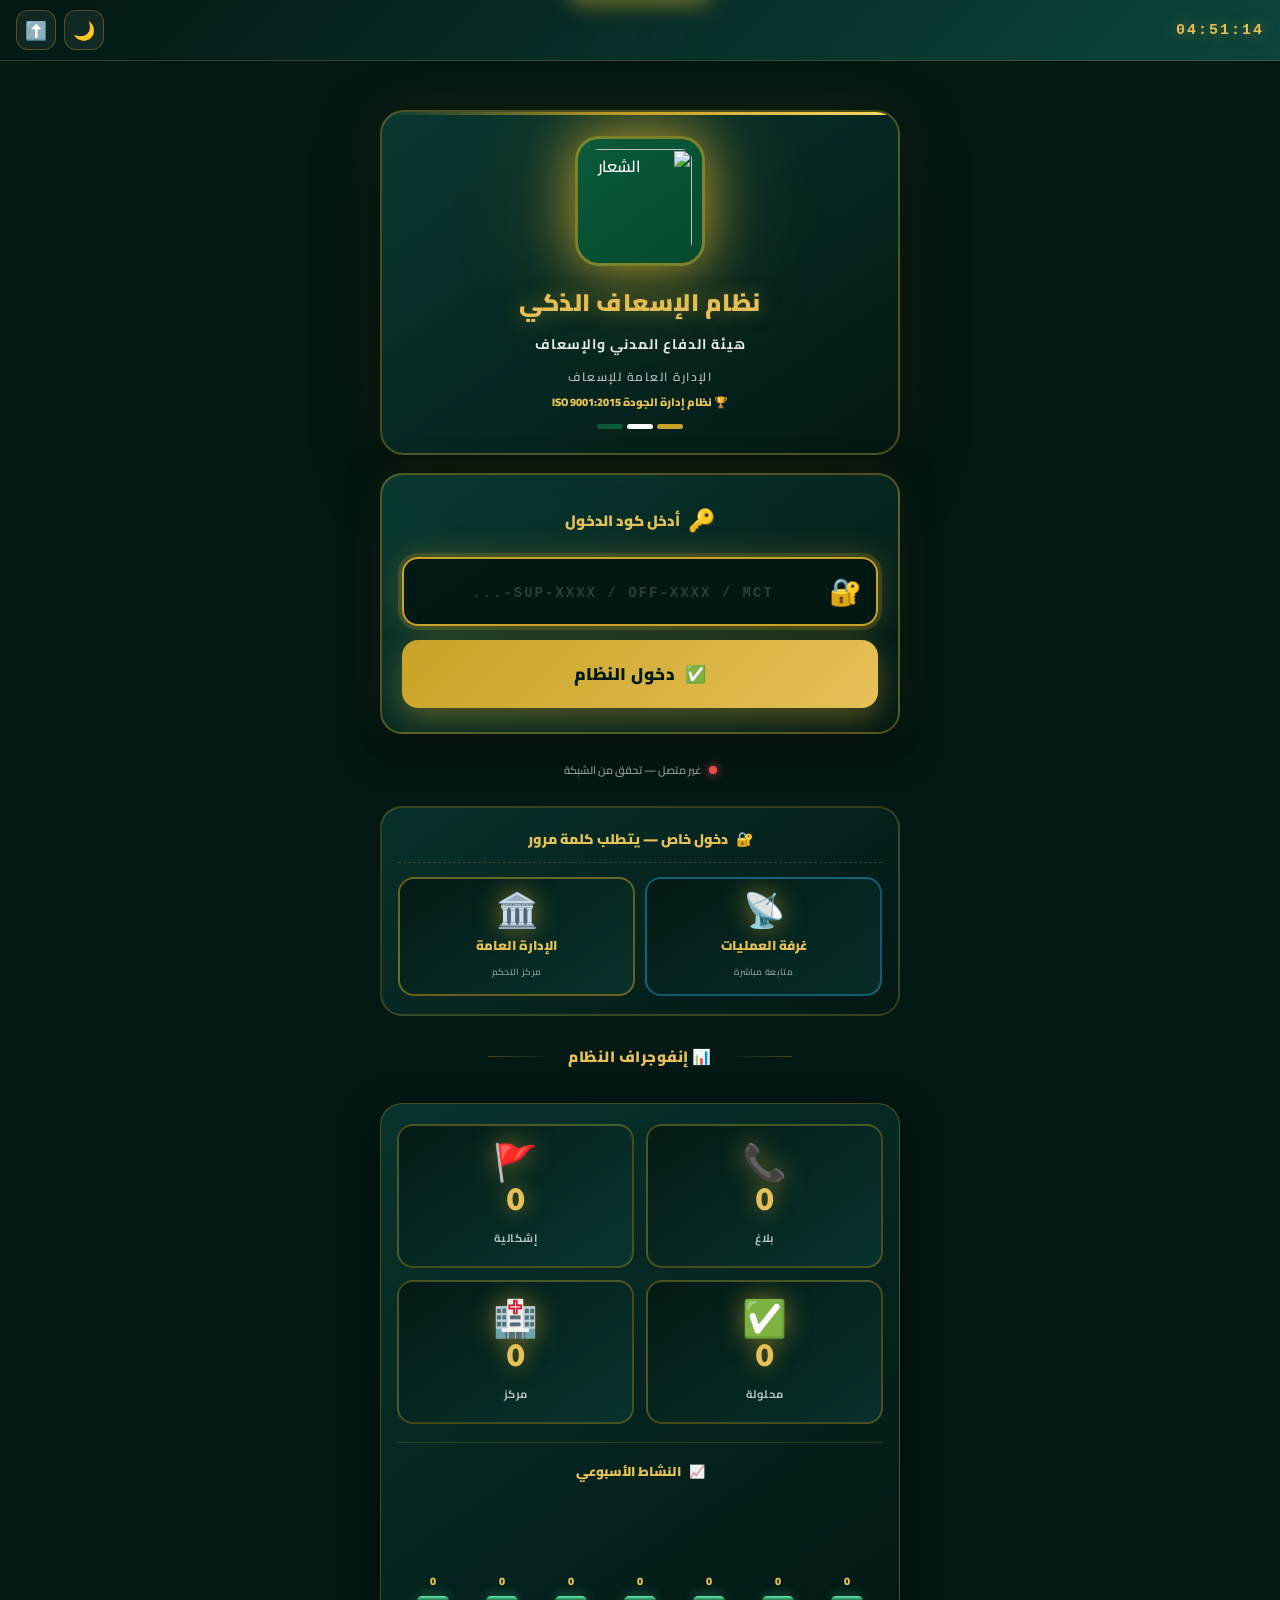
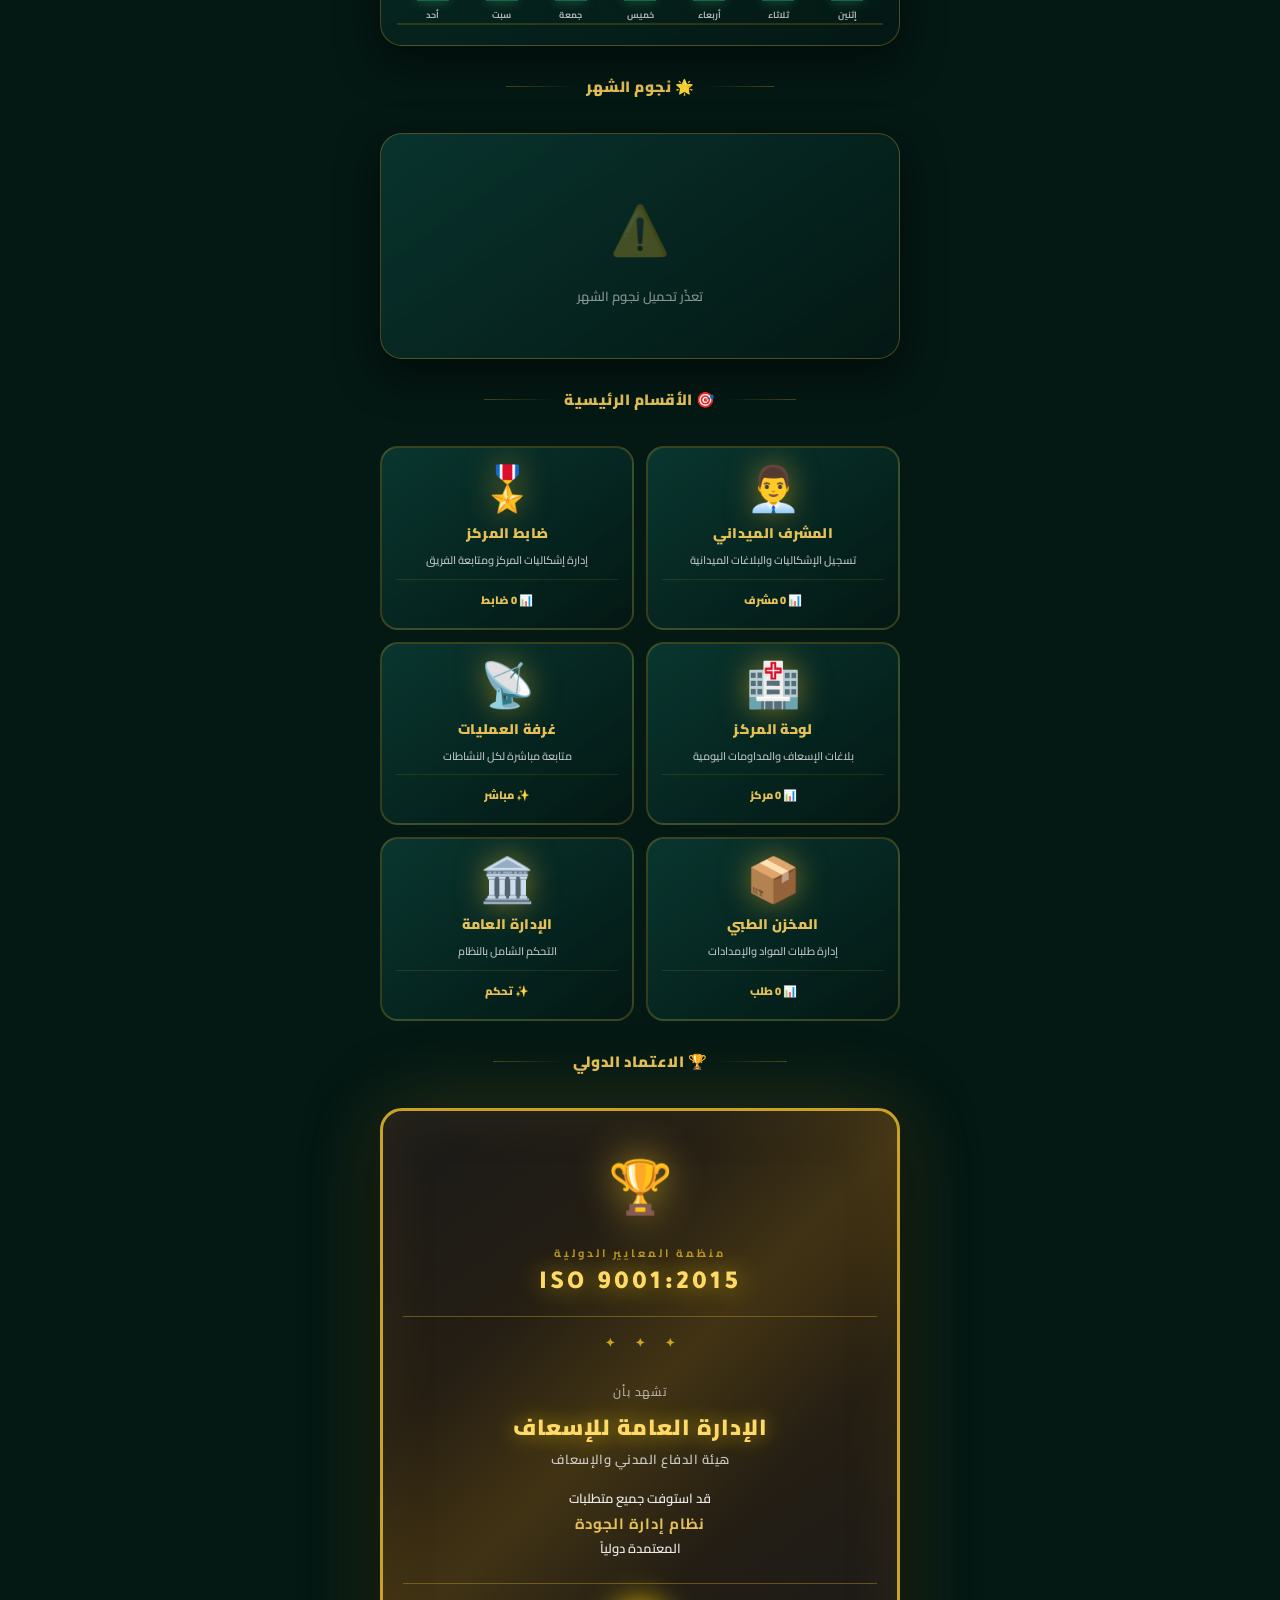
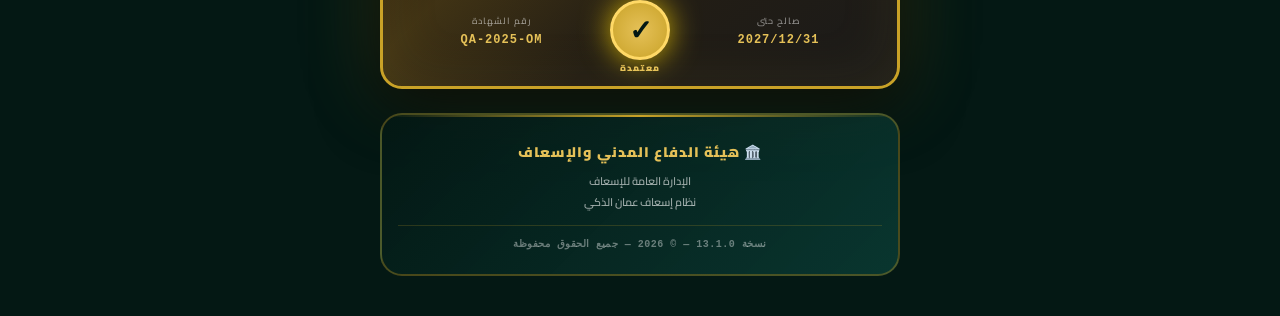
==== index.html @ 834c564c "Update index.html" ====
Index 21-10
<!DOCTYPE html>
<html lang="ar" dir="rtl">
<head>
<meta charset="UTF-8">
<meta name="viewport" content="width=device-width, initial-scale=1.0, maximum-scale=1.0, user-scalable=no, viewport-fit=cover">
<meta name="apple-mobile-web-app-capable" content="yes">
<meta name="mobile-web-app-capable" content="yes">
<meta name="apple-mobile-web-app-status-bar-style" content="black-translucent">
<meta name="theme-color" content="#041814">
<meta name="apple-mobile-web-app-title" content="نظام الإسعاف">
<link rel="apple-touch-icon" href="https://i.postimg.cc/q72nZ5HT/IMG-2018.jpg">
<title>نظام الإسعاف الذكي — الإدارة العامة للإسعاف</title>
<link rel="preconnect" href="https://fonts.googleapis.com">
<link rel="preconnect" href="https://fonts.gstatic.com" crossorigin>
<link href="https://fonts.googleapis.com/css2?family=Cairo:wght@400;600;700;900&family=Tajawal:wght@400;700;900&display=swap" rel="stylesheet">
<style>
/* ═══════════════════════════════════════════════════════════
   نظام الإسعاف الذكي — index.html
   الإصدار 13.1.0 — (دخول موحّد + هوية ديناميكية + نجوم الشهر)
   ═══════════════════════════════════════════════════════════ */

* { margin:0; padding:0; box-sizing:border-box; -webkit-tap-highlight-color:transparent; font-family:'Cairo','Tajawal','Segoe UI',sans-serif; }

:root {
  --gold:#c9a227;
  --gold-light:#e5c158;
  --gold-bright:#ffd966;
  --green:#0d4a42;
  --green-dark:#082b26;
  --green-deep:#041814;
  --emerald:#0a5a3a;
  --emerald-light:#69f0ae;
  --red:#e53935;
  --red-light:#ff5252;
  --amber:#fb8c00;
  --amber-light:#ffa726;
  --blue:#29b6f6;
  --blue-light:#64b5f6;
  --purple:#ab47bc;
  --purple-light:#ce93d8;
  --cyan:#00bcd4;
  --border:rgba(201,162,39,0.35);
  --safe-top:env(safe-area-inset-top, 0px);
  --safe-bottom:env(safe-area-inset-bottom, 0px);
}

html, body {
  background:var(--green-deep);
  color:#fff;
  font-weight:600;
  overflow-x:hidden;
  min-height:100vh;
  scroll-behavior:smooth;
}

body {
  display:flex;
  flex-direction:column;
  align-items:center;
  padding:calc(20px + var(--safe-top)) 16px calc(40px + var(--safe-bottom));
  position:relative;
}

body::before {
  content:'';
  position:fixed;
  inset:0;
  z-index:-2;
  background:
    radial-gradient(circle at 15% 10%, rgba(201,162,39,0.18) 0%, transparent 45%),
    radial-gradient(circle at 85% 90%, rgba(10,90,58,0.6) 0%, transparent 50%),
    linear-gradient(180deg, #041814 0%, #082b26 50%, #041814 100%);
}

body::after {
  content:'';
  position:fixed;
  inset:0;
  z-index:-1;
  background-image:
    linear-gradient(rgba(201,162,39,0.04) 1px, transparent 1px),
    linear-gradient(90deg, rgba(201,162,39,0.04) 1px, transparent 1px);
  background-size:50px 50px;
  animation:gridMove 30s linear infinite;
  pointer-events:none;
}

@keyframes gridMove {
  from { background-position:0 0; }
  to   { background-position:50px 50px; }
}

.stars {
  position:fixed;
  inset:0;
  z-index:-1;
  overflow:hidden;
  pointer-events:none;
}

.star {
  position:absolute;
  width:2px;
  height:2px;
  background:var(--gold-light);
  border-radius:50%;
  opacity:0.4;
  animation:twinkle 4s infinite;
}

@keyframes twinkle {
  0%,100% { opacity:0.2; transform:scale(0.8); }
  50%     { opacity:0.9; transform:scale(1.4); }
}

#loadingScreen {
  position:fixed;
  inset:0;
  z-index:99999;
  background:linear-gradient(135deg, #041814, #0a5a3a, #082b26);
  display:flex;
  align-items:center;
  justify-content:center;
  flex-direction:column;
  gap:24px;
  transition:opacity 0.6s;
}

#loadingScreen.hide {
  opacity:0;
  pointer-events:none;
}

.loading-logo {
  width:140px;
  height:140px;
  object-fit:contain;
  border-radius:24px;
  background:linear-gradient(145deg, #0a5a3a, #064a2e);
  padding:12px;
  border:3px solid rgba(201,162,39,0.6);
  filter:drop-shadow(0 0 30px rgba(201,162,39,0.9));
  animation:logoPulse 2s infinite;
}

@keyframes logoPulse {
  0%,100% { transform:scale(1); }
  50%     { transform:scale(1.08); }
}

.loading-text {
  color:var(--gold-light);
  font-size:16px;
  font-weight:900;
  letter-spacing:3px;
  text-align:center;
  line-height:1.6;
}

.loading-text .big {
  font-size:22px;
  display:block;
  margin-bottom:6px;
}

.loading-bar {
  width:240px;
  height:4px;
  background:rgba(201,162,39,0.2);
  border-radius:4px;
  overflow:hidden;
}

.loading-bar::after {
  content:'';
  display:block;
  height:100%;
  width:40%;
  background:linear-gradient(90deg, var(--gold), var(--gold-light));
  border-radius:4px;
  animation:loadMove 1.5s infinite;
  box-shadow:0 0 20px rgba(201,162,39,0.9);
}

@keyframes loadMove {
  0%   { transform:translateX(-100%); }
  100% { transform:translateX(300%); }
}

.topbar {
  position:fixed;
  top:0;
  left:0;
  right:0;
  z-index:100;
  padding:calc(10px + var(--safe-top)) 16px 10px;
  background:linear-gradient(135deg, rgba(4,24,20,0.95), rgba(13,74,66,0.9));
  backdrop-filter:blur(20px);
  border-bottom:1px solid rgba(201,162,39,0.25);
  display:flex;
  justify-content:space-between;
  align-items:center;
  gap:12px;
}

.clock {
  font-family:'Courier New', monospace;
  font-size:15px;
  font-weight:900;
  color:var(--gold-light);
  letter-spacing:2px;
  text-shadow:0 0 15px rgba(201,162,39,0.6);
}

.topbar-actions {
  display:flex;
  gap:8px;
}

.icon-btn {
  width:40px;
  height:40px;
  border-radius:12px;
  border:1px solid rgba(201,162,39,0.35);
  background:rgba(255,255,255,0.06);
  color:var(--gold-light);
  font-size:18px;
  display:flex;
  align-items:center;
  justify-content:center;
  cursor:pointer;
  transition:0.2s;
}

.icon-btn:active {
  transform:scale(0.92);
  background:rgba(201,162,39,0.25);
}

.wrap {
  width:100%;
  max-width:520px;
  display:flex;
  flex-direction:column;
  gap:18px;
  margin-top:60px;
  animation:fadeUp 0.8s cubic-bezier(.4,0,.2,1);
}

@keyframes fadeUp {
  from { opacity:0; transform:translateY(20px); }
  to   { opacity:1; transform:translateY(0); }
}

.header {
  text-align:center;
  padding:24px 20px;
  background:linear-gradient(145deg, rgba(13,74,66,0.65), rgba(4,24,20,0.95));
  border:2px solid var(--border);
  border-radius:24px;
  box-shadow:0 20px 60px rgba(0,0,0,0.6), 0 0 60px rgba(201,162,39,0.12);
  position:relative;
  overflow:hidden;
}

.header::before {
  content:'';
  position:absolute;
  top:0;
  left:0;
  right:0;
  height:3px;
  background:linear-gradient(90deg, transparent, var(--gold), var(--gold-bright), var(--gold), transparent);
  background-size:200% 100%;
  animation:shineLine 3s linear infinite;
}

@keyframes shineLine {
  0%   { background-position:-200% 0; }
  100% { background-position:200% 0; }
}

.logo-wrap {
  position:relative;
  display:inline-block;
  margin-bottom:14px;
}

.logo-wrap::before {
  content:'';
  position:absolute;
  top:50%;
  left:50%;
  transform:translate(-50%, -50%);
  width:200px;
  height:200px;
  background:radial-gradient(circle, rgba(201,162,39,0.35) 0%, transparent 70%);
  border-radius:50%;
  animation:logoGlow 3s infinite;
  z-index:-1;
}

@keyframes logoGlow {
  0%,100% { transform:translate(-50%,-50%) scale(1); opacity:0.5; }
  50%     { transform:translate(-50%,-50%) scale(1.2); opacity:1; }
}

.logo {
  width:130px;
  height:130px;
  object-fit:contain;
  border-radius:24px;
  background:linear-gradient(145deg, #0a5a3a, #064a2e);
  padding:10px;
  border:3px solid rgba(201,162,39,0.6);
  filter:drop-shadow(0 0 25px rgba(201,162,39,0.8)) drop-shadow(0 0 50px rgba(201,162,39,0.35));
  animation:logoFloat 3s ease-in-out infinite;
}

@keyframes logoFloat {
  0%,100% { transform:translateY(0); }
  50%     { transform:translateY(-6px); }
}

.title {
  font-size:24px;
  color:var(--gold-light);
  font-weight:900;
  margin-bottom:6px;
  letter-spacing:0.5px;
  text-shadow:0 0 20px rgba(201,162,39,0.5);
}

.subtitle {
  font-size:14px;
  color:rgba(255,255,255,0.9);
  font-weight:700;
  margin-bottom:4px;
  letter-spacing:1px;
}

.brand {
  font-size:12px;
  color:rgba(255,255,255,0.7);
  letter-spacing:1.5px;
  margin-top:8px;
}

.brand-sub {
  font-size:11px;
  color:var(--gold-light);
  font-weight:900;
  margin-top:4px;
  display:flex;
  align-items:center;
  justify-content:center;
  gap:6px;
}

.flag-strip {
  display:inline-flex;
  gap:4px;
  margin-top:12px;
}

.flag-strip span {
  width:26px;
  height:5px;
  border-radius:3px;
}

.code-card {
  background:linear-gradient(145deg, rgba(13,74,66,0.7), rgba(4,24,20,0.95));
  border:2px solid rgba(201,162,39,0.4);
  border-radius:22px;
  padding:24px 20px;
  box-shadow:0 15px 40px rgba(0,0,0,0.5), 0 0 40px rgba(201,162,39,0.1);
  position:relative;
  overflow:hidden;
}

.code-card::before {
  content:'';
  position:absolute;
  top:-50%;
  right:-50%;
  width:200px;
  height:200px;
  background:radial-gradient(circle, rgba(201,162,39,0.15) 0%, transparent 70%);
  border-radius:50%;
  pointer-events:none;
}

.code-label {
  display:flex;
  align-items:center;
  justify-content:center;
  gap:8px;
  font-size:15px;
  color:var(--gold-light);
  font-weight:900;
  margin-bottom:16px;
  position:relative;
  z-index:1;
}

.code-label .icon {
  font-size:22px;
  animation:keyShake 3s infinite;
}

@keyframes keyShake {
  0%,90%,100% { transform:rotate(0); }
  93%,97%     { transform:rotate(-15deg); }
  95%,99%     { transform:rotate(15deg); }
}

.code-input-wrap {
  position:relative;
  margin-bottom:14px;
  z-index:1;
}

.code-input {
  width:100%;
  padding:20px 50px 20px 16px;
  background:rgba(4,24,20,0.85);
  border:2px solid rgba(201,162,39,0.35);
  border-radius:16px;
  color:var(--gold-light);
  font-size:22px;
  font-weight:900;
  text-align:center;
  letter-spacing:3px;
  font-family:'Courier New', monospace;
  outline:none;
  transition:all 0.3s;
}

.code-input:focus {
  border-color:var(--gold);
  box-shadow:0 0 0 4px rgba(201,162,39,0.2), 0 0 30px rgba(201,162,39,0.3);
  background:rgba(4,24,20,0.95);
}

.code-input::placeholder {
  letter-spacing:2px;
  font-size:14px;
  opacity:0.4;
  text-transform:none;
}

.code-icon {
  position:absolute;
  top:50%;
  right:18px;
  transform:translateY(-50%);
  font-size:24px;
  pointer-events:none;
  opacity:0.7;
  transition:0.3s;
}

.code-input:focus ~ .code-icon {
  opacity:1;
  transform:translateY(-50%) scale(1.1);
}

.btn-enter {
  width:100%;
  padding:18px;
  background:linear-gradient(135deg, var(--gold), var(--gold-light));
  color:var(--green-deep);
  border:none;
  border-radius:16px;
  font-family:inherit;
  font-size:17px;
  font-weight:900;
  cursor:pointer;
  transition:all 0.25s;
  box-shadow:0 10px 30px rgba(201,162,39,0.4);
  display:flex;
  align-items:center;
  justify-content:center;
  gap:10px;
  letter-spacing:0.5px;
  position:relative;
  z-index:1;
}

.btn-enter:hover:not(:disabled) {
  transform:translateY(-2px);
  box-shadow:0 14px 40px rgba(201,162,39,0.55);
}

.btn-enter:active:not(:disabled) {
  transform:translateY(0) scale(0.98);
}

.btn-enter:disabled {
  opacity:0.7;
  cursor:not-allowed;
}

.btn-enter .spinner-sm {
  width:18px;
  height:18px;
  border:2px solid rgba(4,24,20,0.3);
  border-top-color:var(--green-deep);
  border-radius:50%;
  animation:spin 0.7s linear infinite;
}

@keyframes spin {
  to { transform:rotate(360deg); }
}

.msg-box {
  margin-top:14px;
  padding:12px 16px;
  border-radius:12px;
  font-size:13px;
  font-weight:700;
  display:none;
  align-items:center;
  gap:10px;
  line-height:1.5;
  position:relative;
  z-index:1;
}

.msg-box.show { display:flex; }

.msg-box.error {
  background:rgba(229,57,53,0.15);
  border:1px solid rgba(229,57,53,0.5);
  color:#ff8a80;
}

.msg-box.success {
  background:rgba(67,160,71,0.15);
  border:1px solid rgba(67,160,71,0.5);
  color:#69f0ae;
}

.msg-box.shake {
  animation:shake 0.4s;
}

@keyframes shake {
  0%,100% { transform:translateX(0); }
  25%     { transform:translateX(-6px); }
  75%     { transform:translateX(6px); }
}

.status {
  display:flex;
  align-items:center;
  justify-content:center;
  gap:8px;
  font-size:11px;
  color:rgba(255,255,255,0.6);
  padding:8px;
}

.status-dot {
  width:8px;
  height:8px;
  border-radius:50%;
  background:#69f0ae;
  box-shadow:0 0 10px #69f0ae;
  animation:dotPulse 2s infinite;
}

.status-dot.offline {
  background:#ff5252;
  box-shadow:0 0 10px #ff5252;
}

.status-dot.checking {
  background:#ffa726;
  box-shadow:0 0 10px #ffa726;
  animation:dotPulse 0.8s infinite;
}

@keyframes dotPulse {
  0%,100% { opacity:1; transform:scale(1); }
  50%     { opacity:0.5; transform:scale(0.85); }
}

.section-title {
  display:flex;
  align-items:center;
  justify-content:center;
  gap:10px;
  font-size:15px;
  color:var(--gold-light);
  font-weight:900;
  margin:8px 0 14px;
  letter-spacing:0.5px;
}

.section-title::before,
.section-title::after {
  content:'';
  flex:1;
  max-width:70px;
  height:1px;
}

.section-title::before {
  background:linear-gradient(90deg, transparent, var(--border));
}

.section-title::after {
  background:linear-gradient(90deg, var(--border), transparent);
}

.card {
  background:linear-gradient(145deg, rgba(13,74,66,0.55), rgba(4,24,20,0.9));
  border:1px solid var(--border);
  border-radius:22px;
  padding:20px 16px;
  box-shadow:0 15px 40px rgba(0,0,0,0.5);
  position:relative;
  overflow:hidden;
}

.footer {
  text-align:center;
  padding:24px 16px;
  background:linear-gradient(135deg, rgba(4,24,20,0.9), rgba(13,74,66,0.6));
  border:2px solid var(--border);
  border-radius:22px;
  position:relative;
  overflow:hidden;
  margin-top:6px;
}

.footer::before {
  content:'';
  position:absolute;
  top:0;
  left:0;
  right:0;
  height:2px;
  background:linear-gradient(90deg, transparent, var(--gold), transparent);
}

.footer .f-brand {
  font-size:14px;
  color:var(--gold-light);
  font-weight:900;
  letter-spacing:1px;
  margin-bottom:6px;
}

.footer .f-info {
  font-size:11px;
  color:rgba(255,255,255,0.6);
  line-height:1.9;
}

.footer .f-version {
  margin-top:12px;
  padding-top:12px;
  border-top:1px solid rgba(201,162,39,0.2);
  font-size:10px;
  color:rgba(255,255,255,0.4);
  font-family:'Courier New', monospace;
  letter-spacing:0.5px;
}

.ptr-indicator {
  position:fixed;
  top:0;
  left:50%;
  transform:translateX(-50%) translateY(-100%);
  padding:10px 22px;
  background:linear-gradient(135deg, var(--gold), var(--gold-light));
  color:var(--green-deep);
  border-radius:0 0 18px 18px;
  font-size:12px;
  font-weight:900;
  z-index:150;
  transition:transform 0.3s;
  box-shadow:0 6px 20px rgba(201,162,39,0.5);
}

.ptr-indicator.visible {
  transform:translateX(-50%) translateY(calc(0px + var(--safe-top)));
}

/* ═══ شهادة الأيزو ═══ */
.iso-cert {
  background:linear-gradient(145deg, #1a1a1a 0%, #2a2010 50%, #1a1a1a 100%);
  border:3px solid var(--gold);
  border-radius:22px;
  padding:26px 20px;
  position:relative;
  overflow:hidden;
  box-shadow:0 20px 60px rgba(0,0,0,0.7), 0 0 80px rgba(201,162,39,0.25), inset 0 0 60px rgba(201,162,39,0.1);
  text-align:center;
}

.iso-shine {
  position:absolute;
  top:0;
  left:0;
  right:0;
  height:100%;
  background:linear-gradient(135deg, transparent 30%, rgba(201,162,39,0.15) 50%, transparent 70%);
  pointer-events:none;
  animation:isoShine 6s infinite;
}

@keyframes isoShine {
  0%   { transform:translateX(-100%); }
  100% { transform:translateX(100%); }
}

.iso-header { position:relative; z-index:1; padding-bottom:16px; border-bottom:1px solid rgba(201,162,39,0.4); }
.iso-medal { font-size:52px; margin-bottom:8px; filter:drop-shadow(0 0 20px rgba(201,162,39,0.9)); animation:medalBounce 3s infinite; }
@keyframes medalBounce { 0%,100% { transform:translateY(0) rotate(0); } 50% { transform:translateY(-4px) rotate(-3deg); } }
.iso-org { font-size:11px; color:rgba(201,162,39,0.9); letter-spacing:3px; font-weight:700; margin-bottom:6px; }
.iso-code { font-size:26px; font-weight:900; color:var(--gold-bright); letter-spacing:3px; text-shadow:0 0 25px rgba(255,215,0,0.7); font-family:'Tajawal', sans-serif; }
.iso-divider { display:flex; justify-content:center; gap:20px; padding:14px 0; color:var(--gold); font-size:12px; position:relative; z-index:1; }
.iso-body { position:relative; z-index:1; padding:12px 0; }
.iso-label { font-size:12px; color:rgba(255,255,255,0.6); margin-bottom:10px; letter-spacing:1px; }
.iso-name { font-size:22px; font-weight:900; color:var(--gold-bright); text-shadow:0 0 20px rgba(255,215,0,0.6); letter-spacing:1px; margin-bottom:6px; line-height:1.3; }
.iso-sub { font-size:13px; color:rgba(255,255,255,0.75); margin-bottom:16px; letter-spacing:0.5px; }
.iso-desc { font-size:13px; color:rgba(255,255,255,0.9); line-height:1.8; }
.iso-desc b { color:var(--gold-light); font-size:15px; letter-spacing:1px; }
.iso-footer { position:relative; z-index:1; display:flex; justify-content:space-between; align-items:center; padding-top:16px; border-top:1px solid rgba(201,162,39,0.4); gap:10px; margin-top:10px; }
.iso-date { text-align:center; flex:1; }
.iso-date-label { font-size:9px; color:rgba(255,255,255,0.5); letter-spacing:1px; margin-bottom:4px; }
.iso-date-val { font-size:12px; color:var(--gold-light); font-weight:900; font-family:'Courier New', monospace; letter-spacing:1px; }
.iso-seal { position:relative; width:60px; height:60px; flex-shrink:0; }
.iso-seal-inner { width:60px; height:60px; border-radius:50%; background:radial-gradient(circle, var(--gold-light), var(--gold)); border:3px solid var(--gold-bright); display:flex; align-items:center; justify-content:center; font-size:28px; font-weight:900; color:var(--green-deep); box-shadow:0 0 30px rgba(255,215,0,0.8); animation:sealPulse 2s infinite; }
@keyframes sealPulse { 0%,100% { box-shadow:0 0 30px rgba(255,215,0,0.8); } 50% { box-shadow:0 0 45px rgba(255,215,0,1); } }
.iso-seal-text { position:absolute; bottom:-16px; left:0; right:0; font-size:9px; color:var(--gold-light); font-weight:900; letter-spacing:1px; }

/* ═══ الدخول الخاص ═══ */
.special-access {
  background:linear-gradient(145deg, rgba(13,74,66,0.5), rgba(4,24,20,0.9));
  border:2px solid rgba(201,162,39,0.25);
  border-radius:22px;
  padding:18px 16px;
}

.special-title {
  display:flex;
  align-items:center;
  justify-content:center;
  gap:8px;
  font-size:14px;
  color:var(--gold-light);
  font-weight:900;
  margin-bottom:14px;
  padding-bottom:10px;
  border-bottom:1px dashed rgba(201,162,39,0.25);
}

.special-buttons {
  display:grid;
  grid-template-columns:1fr 1fr;
  gap:10px;
}

.special-btn {
  background:linear-gradient(145deg, rgba(4,24,20,0.9), rgba(13,74,66,0.4));
  border:2px solid rgba(201,162,39,0.3);
  border-radius:16px;
  padding:14px 10px;
  cursor:pointer;
  transition:0.3s;
  font-family:inherit;
  color:#fff;
  text-align:center;
  display:flex;
  flex-direction:column;
  align-items:center;
  gap:6px;
  position:relative;
  overflow:hidden;
}

.special-btn:hover { transform:translateY(-4px); border-color:var(--gold); box-shadow:0 10px 25px rgba(201,162,39,0.3); }
.special-btn:active { transform:scale(0.96); }
.special-btn.ops { border-color:rgba(41,182,246,0.4); }
.special-btn.ops:hover { border-color:var(--blue); box-shadow:0 10px 25px rgba(41,182,246,0.3); }
.special-btn.admin { border-color:rgba(201,162,39,0.5); }
.special-icon { font-size:34px; line-height:1; filter:drop-shadow(0 0 12px rgba(201,162,39,0.6)); }
.special-name { font-size:13px; color:var(--gold-light); font-weight:900; }
.special-desc { font-size:9px; color:rgba(255,255,255,0.55); font-weight:600; letter-spacing:0.3px; }

/* ═══ النافذة المنبثقة لكلمة المرور ═══ */
.pwd-modal-overlay {
  position:fixed;
  inset:0;
  z-index:2000;
  background:rgba(0,0,0,0.88);
  backdrop-filter:blur(10px);
  display:none;
  align-items:center;
  justify-content:center;
  padding:20px;
}

.pwd-modal-overlay.show { display:flex; animation:fadeIn 0.3s; }
@keyframes fadeIn { from { opacity:0; } to { opacity:1; } }

.pwd-modal {
  background:linear-gradient(145deg, var(--green), var(--green-dark));
  border:2px solid var(--gold);
  border-radius:22px;
  padding:28px 22px;
  max-width:420px;
  width:100%;
  text-align:center;
  animation:modalIn 0.35s cubic-bezier(.4,0,.2,1);
  box-shadow:0 25px 70px rgba(0,0,0,0.8), 0 0 60px rgba(201,162,39,0.3);
}

@keyframes modalIn { from { transform:scale(0.85); opacity:0; } to { transform:scale(1); opacity:1; } }

.pwd-modal-icon { font-size:64px; margin-bottom:14px; filter:drop-shadow(0 0 25px rgba(201,162,39,0.8)); }
.pwd-modal-title { font-size:20px; color:var(--gold-light); font-weight:900; margin-bottom:8px; }
.pwd-modal-desc { font-size:12px; color:rgba(255,255,255,0.7); margin-bottom:20px; }
.pwd-modal-input { width:100%; padding:16px; text-align:center; background:rgba(4,24,20,0.85); border:2px solid rgba(201,162,39,0.4); border-radius:14px; color:var(--gold-light); font-size:18px; font-weight:900; letter-spacing:3px; font-family:'Courier New', monospace; outline:none; margin-bottom:14px; transition:0.3s; }
.pwd-modal-input:focus { border-color:var(--gold); box-shadow:0 0 0 4px rgba(201,162,39,0.2); }
.pwd-modal-actions { display:grid; grid-template-columns:1fr 2fr; gap:8px; }
.pwd-btn { padding:13px 16px; border:none; border-radius:12px; font-family:inherit; font-size:14px; font-weight:900; cursor:pointer; transition:0.2s; display:flex; align-items:center; justify-content:center; gap:6px; }
.pwd-btn.secondary { background:rgba(255,255,255,0.08); color:#fff; border:1px solid rgba(201,162,39,0.3); }
.pwd-btn.primary { background:linear-gradient(135deg, var(--gold), var(--gold-light)); color:var(--green-deep); box-shadow:0 8px 20px rgba(201,162,39,0.4); }
.pwd-btn:active { transform:scale(0.97); }
.pwd-msg { margin-top:12px; font-size:12px; font-weight:700; min-height:18px; }

/* ═══ الإنفوجراف ═══ */
.info-stats { display:grid; grid-template-columns:repeat(2, 1fr); gap:12px; margin-bottom:18px; }
.stat-box { background:linear-gradient(145deg, rgba(4,24,20,0.9), rgba(13,74,66,0.4)); border:2px solid rgba(201,162,39,0.35); border-radius:16px; padding:18px 12px; text-align:center; position:relative; overflow:hidden; transition:0.3s; }
.stat-box:hover { transform:translateY(-4px); border-color:var(--gold); box-shadow:0 10px 25px rgba(201,162,39,0.25); }
.stat-box::before { content:''; position:absolute; top:-50%; right:-50%; width:120px; height:120px; background:radial-gradient(circle, rgba(201,162,39,0.15), transparent 70%); border-radius:50%; pointer-events:none; }
.stat-icon { font-size:36px; line-height:1; margin-bottom:8px; filter:drop-shadow(0 0 12px rgba(201,162,39,0.6)); position:relative; z-index:1; }
.stat-num { font-size:34px; font-weight:900; color:var(--gold-light); font-family:'Tajawal', sans-serif; line-height:1; text-shadow:0 0 20px rgba(201,162,39,0.6); position:relative; z-index:1; }
.stat-lbl { font-size:11px; color:rgba(255,255,255,0.7); margin-top:6px; font-weight:700; letter-spacing:0.5px; position:relative; z-index:1; }
.chart-section { padding-top:16px; border-top:1px solid rgba(201,162,39,0.2); }
.chart-title { display:flex; align-items:center; justify-content:center; gap:8px; font-size:13px; color:var(--gold-light); font-weight:900; margin-bottom:12px; }
.chart-bars { display:flex; align-items:flex-end; gap:6px; height:130px; padding:8px 4px 0; border-bottom:2px solid rgba(201,162,39,0.2); }
.chart-bar-item { flex:1; display:flex; flex-direction:column; align-items:center; gap:5px; height:100%; justify-content:flex-end; }
.chart-bar { width:100%; max-width:32px; background:linear-gradient(180deg, var(--gold-light), var(--gold)); border-radius:6px 6px 0 0; min-height:4px; transition:height 1s cubic-bezier(.4,0,.2,1); box-shadow:0 0 12px rgba(201,162,39,0.4); }
.chart-bar.green { background:linear-gradient(180deg, var(--emerald-light), var(--emerald)); box-shadow:0 0 12px rgba(105,240,174,0.4); }
.chart-bar.red { background:linear-gradient(180deg, var(--red-light), var(--red)); box-shadow:0 0 12px rgba(255,82,82,0.4); }
.chart-bar-value { font-size:11px; color:var(--gold-light); font-weight:900; }
.chart-bar-label { font-size:9px; color:rgba(255,255,255,0.65); font-weight:700; }

/* ═══ الأقسام ═══ */
.departments-grid { display:grid; grid-template-columns:repeat(2, 1fr); gap:12px; }
.dept-card { background:linear-gradient(145deg, rgba(13,74,66,0.6), rgba(4,24,20,0.95)); border:2px solid rgba(201,162,39,0.25); border-radius:18px; padding:18px 14px; text-align:center; cursor:pointer; transition:all 0.4s cubic-bezier(.4,0,.2,1); position:relative; overflow:hidden; }
.dept-card::before { content:''; position:absolute; inset:0; background:linear-gradient(135deg, transparent, rgba(201,162,39,0.08), transparent); transform:translateX(-100%); transition:transform 0.6s; }
.dept-card:hover::before { transform:translateX(100%); }
.dept-card:hover { transform:translateY(-6px) scale(1.02); border-color:var(--gold); box-shadow:0 15px 35px rgba(201,162,39,0.3); }
.dept-card:active { transform:scale(0.97); }
.dept-icon { font-size:44px; line-height:1; margin-bottom:10px; display:block; filter:drop-shadow(0 0 15px rgba(201,162,39,0.6)); transition:transform 0.4s; }
.dept-card:hover .dept-icon { transform:scale(1.15) rotate(-5deg); }
.dept-name { font-size:14px; font-weight:900; color:var(--gold-light); margin-bottom:6px; letter-spacing:0.3px; }
.dept-desc { font-size:11px; color:rgba(255,255,255,0.7); line-height:1.5; font-weight:600; }
.dept-stat { margin-top:10px; padding-top:10px; border-top:1px solid rgba(201,162,39,0.15); font-size:11px; color:var(--gold-light); font-weight:900; }

/* ═══ نافذة الأقسام ═══ */
.dept-modal { position:fixed; inset:0; z-index:1000; background:rgba(0,0,0,0.85); backdrop-filter:blur(8px); display:none; align-items:center; justify-content:center; padding:20px; }
.dept-modal.show { display:flex; animation:fadeIn 0.3s; }
.dept-modal-content { background:linear-gradient(145deg, var(--green), var(--green-dark)); border:2px solid var(--gold); border-radius:22px; padding:26px 22px; max-width:440px; width:100%; text-align:center; animation:modalIn 0.35s cubic-bezier(.4,0,.2,1); box-shadow:0 25px 70px rgba(0,0,0,0.8), 0 0 60px rgba(201,162,39,0.3); }
.dept-modal-icon { font-size:64px; margin-bottom:14px; filter:drop-shadow(0 0 25px rgba(201,162,39,0.8)); }
.dept-modal-title { font-size:20px; color:var(--gold-light); font-weight:900; margin-bottom:10px; }
.dept-modal-desc { font-size:13px; color:rgba(255,255,255,0.85); line-height:1.8; margin-bottom:18px; }
.dept-modal-features { text-align:right; background:rgba(4,24,20,0.6); padding:14px 16px; border-radius:12px; margin-bottom:16px; font-size:12px; line-height:2; color:rgba(255,255,255,0.9); }
.dept-modal-features div { padding:4px 0; border-bottom:1px solid rgba(255,255,255,0.05); }
.dept-modal-features div:last-child { border-bottom:none; }

/* ═══════════════════════════════════════════════════════════
   ✨ نجوم الشهر (v13.1.0)
   ═══════════════════════════════════════════════════════════ */
.stars-month {
  display:grid;
  grid-template-columns:1fr;
  gap:12px;
}

.star-card {
  background:linear-gradient(145deg, rgba(13,74,66,0.7), rgba(4,24,20,0.95));
  border:2px solid rgba(201,162,39,0.35);
  border-radius:18px;
  padding:14px;
  display:grid;
  grid-template-columns:80px 1fr auto;
  gap:12px;
  align-items:center;
  position:relative;
  overflow:hidden;
  transition:0.3s;
}

.star-card:hover {
  transform:translateY(-4px);
  border-color:var(--gold);
  box-shadow:0 12px 30px rgba(201,162,39,0.3);
}

.star-card.rank-1 { border-color:rgba(255,215,0,0.6); background:linear-gradient(145deg, rgba(255,215,0,0.08), rgba(4,24,20,0.95)); }
.star-card.rank-2 { border-color:rgba(192,192,192,0.5); }
.star-card.rank-3 { border-color:rgba(205,127,50,0.5); }

.star-photo {
  width:80px;
  height:80px;
  border-radius:14px;
  object-fit:cover;
  background:linear-gradient(135deg, #0a5a3a, #064a2e);
  border:2px solid var(--gold);
  display:flex;
  align-items:center;
  justify-content:center;
  font-size:36px;
  color:#fff;
}

.star-info { min-width:0; }

.star-name {
  font-size:15px;
  font-weight:900;
  color:var(--gold-light);
  margin-bottom:3px;
  overflow:hidden;
  text-overflow:ellipsis;
  white-space:nowrap;
}

.star-role {
  font-size:11px;
  color:rgba(255,255,255,0.7);
  margin-bottom:4px;
}

.star-note {
  font-size:10px;
  color:rgba(255,255,255,0.55);
  font-style:italic;
  line-height:1.4;
  display:-webkit-box;
  -webkit-line-clamp:2;
  -webkit-box-orient:vertical;
  overflow:hidden;
}

.star-badge {
  font-size:36px;
  filter:drop-shadow(0 0 15px rgba(255,215,0,0.8));
}

.stars-empty {
  text-align:center;
  padding:30px 20px;
  color:rgba(255,255,255,0.5);
  font-size:13px;
}

.stars-empty .icon { font-size:48px; display:block; margin-bottom:10px; opacity:0.5; }

/* ═══ Light theme ═══ */
[data-theme="light"] {
  --green-deep:#f8fafc;
  --green-dark:#e2e8f0;
}
[data-theme="light"] body::before {
  background:
    radial-gradient(circle at 15% 10%, rgba(201,162,39,0.15) 0%, transparent 45%),
    radial-gradient(circle at 85% 90%, rgba(13,74,66,0.2) 0%, transparent 50%),
    linear-gradient(180deg, #f8fafc 0%, #e2e8f0 50%, #f8fafc 100%);
}
[data-theme="light"] body { color:#1e293b; }
[data-theme="light"] .header, [data-theme="light"] .card, [data-theme="light"] .code-card, [data-theme="light"] .footer { background:linear-gradient(145deg, #ffffff, #f1f5f9); color:#1e293b; }
[data-theme="light"] .title, [data-theme="light"] .subtitle, [data-theme="light"] .code-label { color:var(--gold); }
[data-theme="light"] .brand, [data-theme="light"] .footer .f-info { color:#475569; }
[data-theme="light"] .code-input { background:#ffffff; color:var(--gold); border-color:rgba(201,162,39,0.5); }
[data-theme="light"] .topbar { background:linear-gradient(135deg, #ffffff, #f1f5f9); border-bottom-color:rgba(201,162,39,0.3); }
[data-theme="light"] .clock { color:var(--gold); }
[data-theme="light"] .info-stats .stat-box { background:linear-gradient(145deg, #ffffff, #f1f5f9); color:#1e293b; }
[data-theme="light"] .stat-num { color:var(--gold); }
[data-theme="light"] .dept-card { background:linear-gradient(145deg, #ffffff, #f1f5f9); }
[data-theme="light"] .dept-name { color:var(--gold); }
[data-theme="light"] .iso-cert { background:linear-gradient(145deg, #fefefe 0%, #faf5e6 50%, #fefefe 100%); color:#1a1a1a; }
[data-theme="light"] .iso-org { color:#8b6f1a; }
[data-theme="light"] .iso-label, [data-theme="light"] .iso-desc, [data-theme="light"] .iso-sub { color:#4a4a4a; }
[data-theme="light"] .iso-date-val { color:#8b6f1a; }
[data-theme="light"] .special-access { background:linear-gradient(145deg, #ffffff, #f1f5f9); }
[data-theme="light"] .special-btn { background:linear-gradient(145deg, #f8fafc, #e2e8f0); }
[data-theme="light"] .special-btn .special-name { color:var(--gold); }
[data-theme="light"] .star-card { background:linear-gradient(145deg, #ffffff, #f1f5f9); }
[data-theme="light"] .star-name { color:var(--gold); }
[data-theme="light"] .star-role { color:#475569; }
[data-theme="light"] .star-note { color:#64748b; }

@media (max-width:400px) {
  .stat-num { font-size:26px; }
  .stat-icon { font-size:30px; }
  .dept-icon { font-size:38px; }
  .dept-name { font-size:12px; }
  .iso-name { font-size:18px; }
  .iso-code { font-size:20px; }
  .special-icon { font-size:28px; }
  .special-name { font-size:11px; }
  .pwd-modal-icon { font-size:52px; }
  .pwd-modal-title { font-size:17px; }
  .star-card { grid-template-columns:60px 1fr auto; padding:10px; }
  .star-photo { width:60px; height:60px; font-size:28px; }
  .star-name { font-size:13px; }
  .star-badge { font-size:28px; }
}
</style>
</head>
<body>
  <!-- ═══════════ شاشة التحميل ═══════════ -->
<div id="loadingScreen">
  <img src="https://i.postimg.cc/q72nZ5HT/IMG-2018.jpg" alt="الشعار" class="loading-logo" id="loadingLogo">
  <div class="loading-text">
    <span class="big" id="loadingTitle">نظام الإسعاف الذكي</span>
    <span id="loadingSubtitle">الإدارة العامة للإسعاف</span>
  </div>
  <div class="loading-bar"></div>
</div>

<!-- ═══════════ النجوم ═══════════ -->
<div class="stars" id="starsContainer"></div>

<!-- ═══════════ الشريط العلوي ═══════════ -->
<div class="topbar">
  <div class="clock" id="liveClock">--:--:--</div>
  <div class="topbar-actions">
    <button class="icon-btn" onclick="toggleTheme()" title="الوضع الليلي" id="themeBtn">🌙</button>
    <button class="icon-btn" onclick="scrollToTop()" title="أعلى">⬆️</button>
  </div>
</div>

<!-- ═══════════ مؤشر السحب ═══════════ -->
<div class="ptr-indicator" id="ptrIndicator">⬇️ اسحب للتحديث</div>

<!-- ═══════════ الحاوية الرئيسية ═══════════ -->
<div class="wrap" id="mainWrap">

  <!-- ═══════════ الهيدر ═══════════ -->
  <div class="header">
    <div class="logo-wrap">
      <img src="https://i.postimg.cc/q72nZ5HT/IMG-2018.jpg" alt="الشعار" class="logo" id="mainLogo">
    </div>
    <h1 class="title" id="mainTitleEl">نظام الإسعاف الذكي</h1>
    <div class="subtitle" id="mainSubtitleEl">هيئة الدفاع المدني والإسعاف</div>
    <div class="brand" id="mainBrandEl">الإدارة العامة للإسعاف</div>
    <div class="brand-sub" id="mainIsoEl">🏆 نظام إدارة الجودة ISO 9001:2015</div>
    <div class="flag-strip">
      <span style="background:#c9a227;"></span>
      <span style="background:#ffffff;"></span>
      <span style="background:#0a5a3a;"></span>
    </div>
  </div>

  <!-- ═══════════ بطاقة الدخول بالكود ═══════════ -->
  <div class="code-card">
    <label class="code-label">
      <span class="icon">🔑</span>
      <span>أدخل كود الدخول</span>
    </label>

    <div class="code-input-wrap">
      <input type="text" 
             id="codeInput" 
             class="code-input" 
             placeholder="SUP-XXXX / OFF-XXXX / MCT-..." 
             autocomplete="off" 
             autocapitalize="off" 
             autocorrect="off" 
             spellcheck="false" 
             maxlength="30">
      <span class="code-icon">🔐</span>
    </div>

    <button class="btn-enter" id="loginBtn" onclick="loginWithCode()">
      <span>✅</span>
      <span>دخول النظام</span>
    </button>

    <div class="msg-box" id="msgBox"></div>
  </div>

  <!-- حالة الاتصال -->
  <div class="status">
    <span class="status-dot checking" id="statusDot"></span>
    <span id="statusText">جارٍ الفحص...</span>
  </div>

  <!-- ═══════════ الدخول الخاص ═══════════ -->
  <div class="special-access">
    <div class="special-title">
      <span>🔐</span>
      <span>دخول خاص — يتطلب كلمة مرور</span>
    </div>
    <div class="special-buttons">
      <button class="special-btn ops" onclick="openSpecialLogin('ops')">
        <span class="special-icon">📡</span>
        <span class="special-name">غرفة العمليات</span>
        <span class="special-desc">متابعة مباشرة</span>
      </button>
      <button class="special-btn admin" onclick="openSpecialLogin('admin')">
        <span class="special-icon">🏛️</span>
        <span class="special-name">الإدارة العامة</span>
        <span class="special-desc">مركز التحكم</span>
      </button>
    </div>
  </div>

  <!-- ═══════════ الإنفوجراف ═══════════ -->
  <div class="section-title">📊 إنفوجراف النظام</div>

  <div class="card" id="infographicCard">
    <div class="info-stats" id="infoStats">
      <div class="stat-box">
        <div class="stat-icon">📞</div>
        <div class="stat-num" data-target="0">0</div>
        <div class="stat-lbl">بلاغ</div>
      </div>
      <div class="stat-box">
        <div class="stat-icon">🚩</div>
        <div class="stat-num" data-target="0">0</div>
        <div class="stat-lbl">إشكالية</div>
      </div>
      <div class="stat-box">
        <div class="stat-icon">✅</div>
        <div class="stat-num" data-target="0">0</div>
        <div class="stat-lbl">محلولة</div>
      </div>
      <div class="stat-box">
        <div class="stat-icon">🏥</div>
        <div class="stat-num" data-target="0">0</div>
        <div class="stat-lbl">مركز</div>
      </div>
    </div>

    <div class="chart-section">
      <div class="chart-title">
        <span>📈</span>
        <span>النشاط الأسبوعي</span>
      </div>
      <div class="chart-bars" id="weeklyChart"></div>
    </div>
  </div>

  <!-- ═══════════ نجوم الشهر 🌟 (جديد) ═══════════ -->
  <div class="section-title">🌟 نجوم الشهر</div>

  <div class="card" id="starsMonthCard">
    <div class="stars-month" id="starsMonthList">
      <div class="stars-empty">
        <span class="icon">⭐</span>
        جاري التحميل...
      </div>
    </div>
  </div>

  <!-- ═══════════ الأقسام ═══════════ -->
  <div class="section-title">🎯 الأقسام الرئيسية</div>

  <div class="departments-grid" id="departmentsGrid"></div>

  <!-- ═══════════ شهادة الأيزو ═══════════ -->
  <div class="section-title">🏆 الاعتماد الدولي</div>

  <div class="iso-cert" id="isoCert">
    <div class="iso-shine"></div>

    <div class="iso-header">
      <div class="iso-medal">🏆</div>
      <div class="iso-org">منظمة المعايير الدولية</div>
      <div class="iso-code" id="isoCodeEl">ISO 9001:2015</div>
    </div>

    <div class="iso-divider">
      <span>✦</span><span>✦</span><span>✦</span>
    </div>

    <div class="iso-body">
      <div class="iso-label">تشهد بأن</div>
      <div class="iso-name" id="isoNameEl">الإدارة العامة للإسعاف</div>
      <div class="iso-sub" id="isoSubEl">هيئة الدفاع المدني والإسعاف</div>
      <div class="iso-desc">
        قد استوفت جميع متطلبات<br>
        <b>نظام إدارة الجودة</b><br>
        المعتمدة دولياً
      </div>
    </div>

    <div class="iso-footer">
      <div class="iso-date">
        <div class="iso-date-label">صالح حتى</div>
        <div class="iso-date-val" id="isoValidEl">2027/12/31</div>
      </div>
      <div class="iso-seal">
        <div class="iso-seal-inner">✓</div>
        <div class="iso-seal-text">معتمدة</div>
      </div>
      <div class="iso-date">
        <div class="iso-date-label">رقم الشهادة</div>
        <div class="iso-date-val" id="isoNumberEl">QA-2025-OM</div>
      </div>
    </div>
  </div>

  <!-- ═══════════ التذييل ═══════════ -->
  <div class="footer">
    <div class="f-brand" id="footerBrandEl">🏛️ هيئة الدفاع المدني والإسعاف</div>
    <div class="f-info">
      <span id="footerSubEl">الإدارة العامة للإسعاف</span><br>
      نظام إسعاف عمان الذكي
    </div>
    <div class="f-version">
      نسخة 13.1.0 — © 2026 — جميع الحقوق محفوظة
    </div>
  </div>

</div>

<script>
/* ═══════════════════════════════════════════════════════════
   نظام الإسعاف الذكي — index.html
   الإصدار 13.1.0 — JavaScript
   ✨ دخول موحّد + هوية ديناميكية + نجوم الشهر
   ═══════════════════════════════════════════════════════════ */

/* ═══════════ الإعدادات الأساسية ═══════════ */
const FIREBASE_PROJECT = "ambulance-supervisor";
const FIRESTORE_URL = `https://firestore.googleapis.com/v1/projects/${FIREBASE_PROJECT}/databases/(default)/documents`;
const VERSION = "13.1.0";

/* ═══════════ كلمات المرور ═══════════ */
const DEFAULT_SPECIAL_PASSWORDS = {
  "ops":   { password: "ops2025",        page: "ops.html",   name: "غرفة العمليات", icon: "📡" },
  "admin": { password: "supervisor2025", page: "admin.html", name: "الإدارة العامة", icon: "🏛️" }
};
let SPECIAL_PASSWORDS = JSON.parse(JSON.stringify(DEFAULT_SPECIAL_PASSWORDS));
const PWD_CACHE_KEY = "amb_cloud_passwords_v1";

/* ═══════════ الهوية الافتراضية ═══════════ */
const DEFAULT_BRANDING = {
  logoUrl: "https://i.postimg.cc/q72nZ5HT/IMG-2018.jpg",
  mainTitle: "نظام الإسعاف الذكي",
  subtitle: "هيئة الدفاع المدني والإسعاف",
  orgName: "الإدارة العامة للإسعاف",
  isoCode: "ISO 9001:2015",
  isoNumber: "QA-2025-OM",
  isoValidUntil: "2027/12/31"
};
let BRANDING = { ...DEFAULT_BRANDING };

/* ═══════════ الوضع الليلي ═══════════ */
function toggleTheme() {
  const html = document.documentElement;
  const cur = html.getAttribute("data-theme") || "dark";
  const next = cur === "dark" ? "light" : "dark";
  html.setAttribute("data-theme", next);
  localStorage.setItem("amb_theme", next);
  const btn = document.getElementById("themeBtn");
  if (btn) btn.textContent = next === "dark" ? "🌙" : "☀️";
}
function initTheme() {
  const saved = localStorage.getItem("amb_theme");
  const theme = saved || "dark";
  document.documentElement.setAttribute("data-theme", theme);
  const btn = document.getElementById("themeBtn");
  if (btn && theme === "light") btn.textContent = "☀️";
}

/* ═══════════ الساعة الحية ═══════════ */
function updateClock() {
  const el = document.getElementById("liveClock");
  if (!el) return;
  const now = new Date();
  el.textContent = `${String(now.getHours()).padStart(2,"0")}:${String(now.getMinutes()).padStart(2,"0")}:${String(now.getSeconds()).padStart(2,"0")}`;
}

/* ═══════════ النجوم المتحركة ═══════════ */
function createStars() {
  const container = document.getElementById("starsContainer");
  if (!container) return;
  container.innerHTML = "";
  for (let i = 0; i < 80; i++) {
    const s = document.createElement("div");
    s.className = "star";
    s.style.left = Math.random() * 100 + "%";
    s.style.top = Math.random() * 100 + "%";
    s.style.animationDelay = (Math.random() * 4) + "s";
    s.style.opacity = Math.random() * 0.5 + 0.2;
    container.appendChild(s);
  }
}

/* ═══════════ Scroll to Top ═══════════ */
function scrollToTop() {
  window.scrollTo({ top: 0, behavior: "smooth" });
}

/* ═══════════ Firestore Helpers ═══════════ */
function fromFS(v) {
  if (!v) return null;
  if ("stringValue" in v) return v.stringValue;
  if ("integerValue" in v) return parseInt(v.integerValue);
  if ("doubleValue" in v) return parseFloat(v.doubleValue);
  if ("booleanValue" in v) return v.booleanValue;
  if ("nullValue" in v) return null;
  if ("arrayValue" in v) return (v.arrayValue.values || []).map(fromFS);
  if ("mapValue" in v) {
    const o = {};
    for (const k in v.mapValue.fields || {}) o[k] = fromFS(v.mapValue.fields[k]);
    return o;
  }
  return null;
}
function docToObj(doc) {
  const obj = {};
  if (!doc.fields) return obj;
  for (const k in doc.fields) obj[k] = fromFS(doc.fields[k]);
  obj._id = doc.name.split("/").pop();
  return obj;
}
async function fsList(col) {
  try {
    const res = await fetch(`${FIRESTORE_URL}/${col}?pageSize=1000`, { cache: "no-store" });
    if (!res.ok) return [];
    const d = await res.json();
    return (d.documents || []).map(docToObj);
  } catch(e) {
    console.warn("fsList " + col + ":", e);
    return [];
  }
}

/* ═══════════ esc ═══════════ */
function esc(s) {
  if (!s) return "";
  return String(s)
    .replace(/&/g,"&amp;")
    .replace(/</g,"&lt;")
    .replace(/>/g,"&gt;")
    .replace(/"/g,"&quot;")
    .replace(/'/g,"&#039;");
}

/* ═══════════ Current Month Key ═══════════ */
function currentMonthKey() {
  const d = new Date();
  return `${d.getFullYear()}-${String(d.getMonth()+1).padStart(2,"0")}`;
}

/* ═══════════════════════════════════════════════════════════
   ✨ تحميل الهوية من Firestore
   ═══════════════════════════════════════════════════════════ */
async function loadBrandingFromCloud() {
  try {
    const res = await fetch(`${FIRESTORE_URL}/settings?pageSize=1`, { cache: "no-store" });
    if (!res.ok) return false;
    const data = await res.json();
    const docs = data.documents || [];
    if (docs.length === 0) return false;
    const fields = docs[0].fields || {};
    if (!fields.branding || !fields.branding.mapValue) return false;
    
    const b = fields.branding.mapValue.fields || {};
    BRANDING = {
      logoUrl: b.logoUrl?.stringValue || DEFAULT_BRANDING.logoUrl,
      mainTitle: b.mainTitle?.stringValue || DEFAULT_BRANDING.mainTitle,
      subtitle: b.subtitle?.stringValue || DEFAULT_BRANDING.subtitle,
      orgName: b.orgName?.stringValue || DEFAULT_BRANDING.orgName,
      isoCode: b.isoCode?.stringValue || DEFAULT_BRANDING.isoCode,
      isoNumber: b.isoNumber?.stringValue || DEFAULT_BRANDING.isoNumber,
      isoValidUntil: b.isoValidUntil?.stringValue || DEFAULT_BRANDING.isoValidUntil
    };
    
    applyBranding();
    console.log("✅ تم تحميل الهوية من السحابة");
    return true;
  } catch(e) {
    console.warn("loadBrandingFromCloud:", e);
    return false;
  }
}

function applyBranding() {
  const logoUrl = BRANDING.logoUrl || DEFAULT_BRANDING.logoUrl;
  
  // الشعار
  ["mainLogo","loadingLogo"].forEach(id => {
    const img = document.getElementById(id);
    if (img) img.src = logoUrl;
  });
  
  // العنوان الرئيسي
  const titleEl = document.getElementById("mainTitleEl");
  if (titleEl) titleEl.textContent = BRANDING.mainTitle;
  
  // العنوان الفرعي
  const subtitleEl = document.getElementById("mainSubtitleEl");
  if (subtitleEl) subtitleEl.textContent = BRANDING.orgName;
  
  // الاسم (الإدارة العامة)
  const brandEl = document.getElementById("mainBrandEl");
  if (brandEl) brandEl.textContent = BRANDING.subtitle;
  
  // الأيزو
  const isoEl = document.getElementById("mainIsoEl");
  if (isoEl) isoEl.textContent = `🏆 نظام إدارة الجودة ${BRANDING.isoCode}`;
  
  // شاشة التحميل
  const loadingTitle = document.getElementById("loadingTitle");
  if (loadingTitle) loadingTitle.textContent = BRANDING.mainTitle;
  const loadingSubtitle = document.getElementById("loadingSubtitle");
  if (loadingSubtitle) loadingSubtitle.textContent = BRANDING.subtitle;
  
  // شهادة الأيزو
  const isoCodeEl = document.getElementById("isoCodeEl");
  if (isoCodeEl) isoCodeEl.textContent = BRANDING.isoCode;
  const isoNameEl = document.getElementById("isoNameEl");
  if (isoNameEl) isoNameEl.textContent = BRANDING.subtitle;
  const isoSubEl = document.getElementById("isoSubEl");
  if (isoSubEl) isoSubEl.textContent = BRANDING.orgName;
  const isoValidEl = document.getElementById("isoValidEl");
  if (isoValidEl) isoValidEl.textContent = BRANDING.isoValidUntil;
  const isoNumberEl = document.getElementById("isoNumberEl");
  if (isoNumberEl) isoNumberEl.textContent = BRANDING.isoNumber;
  
  // التذييل
  const footerBrandEl = document.getElementById("footerBrandEl");
  if (footerBrandEl) footerBrandEl.textContent = `🏛️ ${BRANDING.orgName}`;
  const footerSubEl = document.getElementById("footerSubEl");
  if (footerSubEl) footerSubEl.textContent = BRANDING.subtitle;
}

/* ═══════════════════════════════════════════════════════════
   ✨ مزامنة كلمات المرور
   ═══════════════════════════════════════════════════════════ */
async function syncPasswordsFromCloud() {
  try {
    const res = await fetch(`${FIRESTORE_URL}/settings?pageSize=1`, { cache: "no-store" });
    if (!res.ok) return false;
    const data = await res.json();
    const docs = data.documents || [];
    if (docs.length === 0) return false;
    const fields = docs[0].fields || {};
    if (!fields.passwords || !fields.passwords.mapValue) return false;
    
    const p = fields.passwords.mapValue.fields || {};
    const cloudPasswords = {};
    for (const k in p) {
      if (p[k].arrayValue) {
        cloudPasswords[k] = (p[k].arrayValue.values || []).map(v => v.stringValue);
      }
    }
    
    if (cloudPasswords.admin && cloudPasswords.admin.length > 0) {
      SPECIAL_PASSWORDS.admin.password = cloudPasswords.admin[0];
    }
    if (cloudPasswords.ops && cloudPasswords.ops.length > 0) {
      SPECIAL_PASSWORDS.ops.password = cloudPasswords.ops[0];
    }
    
    try {
      localStorage.setItem(PWD_CACHE_KEY, JSON.stringify({
        admin: SPECIAL_PASSWORDS.admin.password,
        ops: SPECIAL_PASSWORDS.ops.password,
        syncedAt: Date.now()
      }));
    } catch(e) {}
    
    return true;
  } catch(e) {
    return false;
  }
}

function loadPasswordsFromCache() {
  try {
    const cached = JSON.parse(localStorage.getItem(PWD_CACHE_KEY) || "null");
    if (cached) {
      if (cached.admin) SPECIAL_PASSWORDS.admin.password = cached.admin;
      if (cached.ops) SPECIAL_PASSWORDS.ops.password = cached.ops;
    }
  } catch(e) {}
}

function initPasswordsSync() {
  loadPasswordsFromCache();
  syncPasswordsFromCloud();
  setInterval(syncPasswordsFromCloud, 5 * 60 * 1000);
}

/* ═══════════════════════════════════════════════════════════
   ✨ نجوم الشهر
   ═══════════════════════════════════════════════════════════ */
async function loadFeaturedStars() {
  const el = document.getElementById("starsMonthList");
  if (!el) return;
  
  try {
    const res = await fetch(`${FIRESTORE_URL}/featured?pageSize=100`, { cache: "no-store" });
    if (!res.ok) throw new Error("HTTP " + res.status);
    const data = await res.json();
    const docs = (data.documents || []).map(docToObj);
    
    const month = currentMonthKey();
    const list = docs
      .filter(f => f.month === month)
      .sort((a, b) => (b.score || 0) - (a.score || 0))
      .slice(0, 3);
    
    if (list.length === 0) {
      el.innerHTML = `
        <div class="stars-empty">
          <span class="icon">⭐</span>
          لا يوجد متميزون لهذا الشهر
          <div style="font-size:11px;opacity:0.6;margin-top:8px;">يتم اختيارهم من الإدارة العامة</div>
        </div>
      `;
      return;
    }
    
    el.innerHTML = list.map((f, idx) => {
      const rankCls = idx === 0 ? "rank-1" : idx === 1 ? "rank-2" : "rank-3";
      const badge = f.badge || (idx === 0 ? "🥇" : idx === 1 ? "🥈" : "🥉");
      return `
        <div class="star-card ${rankCls}">
          ${f.photoUrl 
            ? `<img src="${esc(f.photoUrl)}" alt="${esc(f.name)}" class="star-photo" onerror="this.outerHTML='<div class=\\'star-photo\\'>👤</div>'">`
            : `<div class="star-photo">👤</div>`}
          <div class="star-info">
            <div class="star-name">${esc(f.name || "—")}</div>
            <div class="star-role">${esc(f.role || "")}${f.centerName ? " • " + esc(f.centerName) : ""}</div>
            ${f.note ? `<div class="star-note">"${esc(f.note)}"</div>` : ""}
          </div>
          <div class="star-badge">${badge}</div>
        </div>
      `;
    }).join("");
  } catch(e) {
    console.warn("loadFeaturedStars:", e);
    el.innerHTML = `
      <div class="stars-empty">
        <span class="icon">⚠️</span>
        تعذّر تحميل نجوم الشهر
      </div>
    `;
  }
}

/* ═══════════ الأقسام ═══════════ */
const DEPARTMENTS = [
  { icon: "👨‍💼", name: "المشرف الميداني", desc: "تسجيل الإشكاليات والبلاغات الميدانية", features: ["📝 تسجيل إشكاليات جديدة","📋 متابعة إشكالياتي","🏅 نظام الشارات والإنجازات","📸 إرفاق الصور والموقع"] },
  { icon: "🎖️", name: "ضابط المركز", desc: "إدارة إشكاليات المركز ومتابعة الفريق", features: ["🚩 إدارة إشكاليات المركز","💬 التعليق على الإشكاليات","✅ إغلاق الحالات","📊 متابعة أداء الفريق"] },
  { icon: "🏥", name: "لوحة المركز", desc: "بلاغات الإسعاف والمداومات اليومية", features: ["📞 تسجيل بلاغات الإسعاف","📅 إدارة المداومات اليومية","📦 طلب مواد المخزن الطبي","🚩 الإشكاليات الداخلية"] },
  { icon: "📡", name: "غرفة العمليات", desc: "متابعة مباشرة لكل النشاطات", features: ["🎬 شاشة عرض حيّة","🚨 تنبيهات فورية","📊 إحصائيات مباشرة","🏆 لوحة الشرف"] },
  { icon: "📦", name: "المخزن الطبي", desc: "إدارة طلبات المواد والإمدادات", features: ["📋 طلبات المواد","✅ الموافقة والتسليم","📊 تتبع المخزون","📈 تقارير الاستهلاك"] },
  { icon: "🏛️", name: "الإدارة العامة", desc: "التحكم الشامل بالنظام", features: ["👥 إدارة المستخدمين","🔑 توليد الأكواد","📊 تقارير شاملة","⚙️ الإعدادات العامة"] }
];

function renderDepartments() {
  const el = document.getElementById("departmentsGrid");
  if (!el) return;
  el.innerHTML = DEPARTMENTS.map((d, i) => `
    <div class="dept-card" onclick="showDeptModal(${i})">
      <span class="dept-icon">${d.icon}</span>
      <div class="dept-name">${esc(d.name)}</div>
      <div class="dept-desc">${esc(d.desc)}</div>
      <div class="dept-stat" id="dept-stat-${i}">—</div>
    </div>
  `).join("");
}

function updateDepartmentStats(data) {
  const mapping = [
    { idx: 0, value: data.supervisors || 0, label: "مشرف" },
    { idx: 1, value: data.officers || 0, label: "ضابط" },
    { idx: 2, value: data.centers || 0, label: "مركز" },
    { idx: 3, value: null, label: "مباشر" },
    { idx: 4, value: data.reports || 0, label: "طلب" },
    { idx: 5, value: null, label: "تحكم" }
  ];
  mapping.forEach(m => {
    const el = document.getElementById("dept-stat-" + m.idx);
    if (!el) return;
    if (m.value !== null) el.textContent = `📊 ${m.value} ${m.label}`;
    else el.textContent = `✨ ${m.label}`;
  });
}

function showDeptModal(index) {
  const d = DEPARTMENTS[index];
  if (!d) return;
  const old = document.getElementById("deptModalDynamic");
  if (old) old.remove();
  const modal = document.createElement("div");
  modal.id = "deptModalDynamic";
  modal.className = "dept-modal show";
  modal.onclick = (e) => { if (e.target === modal) modal.remove(); };
  modal.innerHTML = `
    <div class="dept-modal-content">
      <div class="dept-modal-icon">${d.icon}</div>
      <div class="dept-modal-title">${esc(d.name)}</div>
      <div class="dept-modal-desc">${esc(d.desc)}</div>
      <div class="dept-modal-features">${d.features.map(f => `<div>${esc(f)}</div>`).join("")}</div>
      <button class="btn-enter" onclick="document.getElementById('deptModalDynamic').remove()">
        <span>✓</span><span>فهمت</span>
      </button>
    </div>
  `;
  document.body.appendChild(modal);
}

/* ═══════════ الإنفوجراف ═══════════ */
function animateStat(parentId, index, target) {
  const parent = document.getElementById(parentId);
  if (!parent) return;
  const boxes = parent.querySelectorAll(".stat-num");
  const el = boxes[index];
  if (!el) return;
  const start = parseInt(el.textContent) || 0;
  const duration = 1200;
  const startTime = performance.now();
  function update(now) {
    const elapsed = now - startTime;
    const progress = Math.min(elapsed / duration, 1);
    const eased = 1 - Math.pow(1 - progress, 3);
    const value = Math.round(start + (target - start) * eased);
    el.textContent = value;
    if (progress < 1) requestAnimationFrame(update);
    else el.textContent = target;
  }
  requestAnimationFrame(update);
}

function renderWeeklyChart(reports, issues) {
  const el = document.getElementById("weeklyChart");
  if (!el) return;
  const days = [];
  const names = ["أحد","إثنين","ثلاثاء","أربعاء","خميس","جمعة","سبت"];
  for (let i = 6; i >= 0; i--) {
    const d = new Date(Date.now() - i * 86400000);
    const key = d.toISOString().slice(0,10);
    const rCount = reports.filter(r => (r.createdAt || "").slice(0,10) === key).length;
    const iCount = issues.filter(x => (x.timestamp || "").slice(0,10) === key).length;
    days.push({ label: names[d.getDay()], total: rCount + iCount, rep: rCount, iss: iCount });
  }
  const max = Math.max(...days.map(d => d.total), 1);
  el.innerHTML = days.map(d => {
    const h = (d.total / max) * 100;
    const cls = d.iss > d.rep ? "red" : "green";
    return `
      <div class="chart-bar-item">
        <div class="chart-bar-value">${d.total}</div>
        <div class="chart-bar ${cls}" style="height:${Math.max(h, 4)}%;"></div>
        <div class="chart-bar-label">${esc(d.label)}</div>
      </div>
    `;
  }).join("");
}

async function loadInfographic() {
  try {
    const results = await Promise.all([
      fsList("reports"), fsList("issues"), fsList("paramedics"),
      fsList("access_codes"), fsList("supervisors"), fsList("officers")
    ]);
    const reports = results[0], issues = results[1], paramedics = results[2];
    const centersData = results[3], supervisors = results[4], officers = results[5];
    const centers = centersData.filter(c => c.type === "center");
    const resolved = issues.filter(i => i.status === "resolved").length;
    
    animateStat("infoStats", 0, reports.length);
    animateStat("infoStats", 1, issues.length);
    animateStat("infoStats", 2, resolved);
    animateStat("infoStats", 3, centers.length);
    renderWeeklyChart(reports, issues);
    updateDepartmentStats({
      reports: reports.length, issues: issues.length, paramedics: paramedics.length,
      centers: centers.length, supervisors: supervisors.length, officers: officers.length
    });
  } catch(e) {
    console.warn("loadInfographic:", e);
  }
}

/* ═══════════ Confetti ═══════════ */
function confetti() {
  const colors = ["#c9a227", "#e5c158", "#ffd966", "#69f0ae", "#29b6f6"];
  for (let i = 0; i < 30; i++) {
    const c = document.createElement("div");
    c.style.position = "fixed";
    c.style.width = "8px"; c.style.height = "8px";
    c.style.background = colors[Math.floor(Math.random() * colors.length)];
    c.style.left = "50%"; c.style.top = "50%";
    c.style.borderRadius = "50%";
    c.style.zIndex = "99999";
    c.style.pointerEvents = "none";
    c.style.transition = "all 1.5s cubic-bezier(0.4, 0, 0.2, 1)";
    document.body.appendChild(c);
    const angle = (Math.PI * 2 * i) / 30;
    const dist = 150 + Math.random() * 200;
    const x = Math.cos(angle) * dist;
    const y = Math.sin(angle) * dist;
    setTimeout(() => { c.style.transform = `translate(${x}px, ${y}px) scale(0)`; c.style.opacity = "0"; }, 20);
    setTimeout(() => c.remove(), 2000);
  }
}

/* ═══════════ Pull to Refresh ═══════════ */
function setupPullToRefresh() {
  let startY = 0, pulling = false;
  const ind = document.getElementById("ptrIndicator");
  if (!ind) return;
  document.addEventListener("touchstart", (e) => {
    if (window.scrollY === 0) { startY = e.touches[0].clientY; pulling = true; }
  }, { passive: true });
  document.addEventListener("touchmove", (e) => {
    if (!pulling) return;
    const dy = e.touches[0].clientY - startY;
    if (dy > 80 && window.scrollY === 0) { ind.classList.add("visible"); ind.textContent = "⬆️ اترك للتحديث"; }
    else if (dy > 20 && window.scrollY === 0) { ind.classList.add("visible"); ind.textContent = "⬇️ اسحب للتحديث"; }
    else ind.classList.remove("visible");
  }, { passive: true });
  document.addEventListener("touchend", () => {
    if (!pulling) return;
    pulling = false;
    if (ind.classList.contains("visible") && ind.textContent.includes("اترك")) {
      ind.textContent = "🔄 جاري التحديث...";
      Promise.all([loadInfographic(), loadFeaturedStars(), loadBrandingFromCloud(), syncPasswordsFromCloud()]).then(() => {
        setTimeout(() => ind.classList.remove("visible"), 500);
      });
    } else ind.classList.remove("visible");
  });
}

/* ═══════════ رسائل الحالة ═══════════ */
function showMsg(text, type = "error") {
  const box = document.getElementById("msgBox");
  if (!box) return;
  box.className = "msg-box show " + type;
  const icon = type === "error" ? "⚠️" : "✅";
  box.innerHTML = `<span>${icon}</span><span>${esc(text)}</span>`;
}
function clearMsg() {
  const box = document.getElementById("msgBox");
  if (!box) return;
  box.className = "msg-box";
  box.innerHTML = "";
}

/* ═══════════ تحديد نوع الكود ═══════════ */
function detectCodeType(code) {
  const c = code.toUpperCase().trim();
  if (/^ADM[-_][A-Z0-9]+/.test(c) || c.startsWith("ADMIN")) return { type: "admin", page: "admin.html" };
  if (/^OPS[-_][A-Z0-9]+/.test(c)) return { type: "ops", page: "ops.html" };
  if (/^OFF[-_][A-Z0-9]+/.test(c) || c.startsWith("OFF")) return { type: "officer", page: "officer.html" };
  if (/^SUP[-_][A-Z0-9]+/.test(c) || c.startsWith("SUP")) return { type: "supervisor", page: "app.html" };
  if (/-CEN[-_][A-Z0-9]+/.test(c)) return { type: "center", page: "center.html" };
  return { type: "unknown", page: "" };
}

/* ═══════════════════════════════════════════════════════════
   ✨ الدخول بكود — محدّث مع نظام موحّد
   ═══════════════════════════════════════════════════════════ */
async function loginWithCode() {
  const input = document.getElementById("codeInput");
  const rawCode = input.value.trim();
  const btn = document.getElementById("loginBtn");
  clearMsg();
  if (!rawCode) { showMsg("الرجاء إدخال كود الدخول", "error"); input.focus(); return; }
  btn.disabled = true;
  btn.innerHTML = `<div class="spinner-sm"></div><span>جاري التحقق...</span>`;
  
  try {
    const codes = await fsList("access_codes");
    let found = codes.find(c => (c.code || "").trim() === rawCode);
    if (!found) {
      const upper = rawCode.toUpperCase();
      found = codes.find(c => (c.code || "").trim().toUpperCase() === upper);
    }
    if (!found) {
      showMsg("كود غير صالح — تأكد من الكود", "error");
      document.getElementById("msgBox").classList.add("shake");
      btn.disabled = false;
      btn.innerHTML = `<span>✅</span><span>دخول النظام</span>`;
      input.select();
      return;
    }
    if (found.active === false) {
      showMsg("هذا الكود معطّل — تواصل مع الإدارة", "error");
      btn.disabled = false;
      btn.innerHTML = `<span>✅</span><span>دخول النظام</span>`;
      return;
    }
    
    let targetPage = "";
    let userInfo = { code: found.code, id: found._id };
    const cType = (found.type || "").toLowerCase();
    const cRole = (found.role || "").toLowerCase();
    const det = detectCodeType(found.code);
    
    if (cType === "admin" || cRole === "admin" || det.type === "admin") {
      targetPage = "admin.html"; userInfo.type = "admin"; userInfo.name = found.name || found.supervisor || "الإدارة";
    } else if (cType === "ops" || det.type === "ops") {
      targetPage = "ops.html"; userInfo.type = "ops"; userInfo.name = found.name || "العمليات";
    } else if (cType === "officer" || cRole === "officer" || det.type === "officer") {
      targetPage = "officer.html"; userInfo.type = "officer"; userInfo.name = found.name || "ضابط"; userInfo.centerName = found.center || "";
    } else if (cType === "center" || cRole === "center" || det.type === "center") {
      targetPage = "center.html"; userInfo.type = "center"; userInfo.name = found.centerName || found.supervisor || "مركز";
      userInfo.centerName = found.centerName || ""; userInfo.centerCode = found.centerCode || "";
    } else if (cType === "supervisor" || cRole === "supervisor" || det.type === "supervisor") {
      targetPage = "app.html"; userInfo.type = "supervisor"; userInfo.name = found.supervisor || found.name || "مشرف";
    } else if (found.supervisor && !found.name && !found.center) {
      targetPage = "app.html"; userInfo.type = "supervisor"; userInfo.name = found.supervisor;
    } else if (found.name && found.center) {
      targetPage = "officer.html"; userInfo.type = "officer"; userInfo.name = found.name; userInfo.centerName = found.center;
    } else {
      targetPage = "app.html"; userInfo.type = "supervisor"; userInfo.name = found.supervisor || found.name || "مستخدم";
    }
    
    // ✨ حفظ موحّد
    sessionStorage.setItem("amb_user", JSON.stringify(userInfo));
    sessionStorage.setItem("amb_login_time", Date.now().toString());
    sessionStorage.setItem("amb_auto_login", "true");
    sessionStorage.setItem("amb_role", userInfo.type);
    sessionStorage.setItem("amb_code", userInfo.code || "");
    sessionStorage.setItem("amb_name", userInfo.name || "");
    localStorage.setItem("last_user", JSON.stringify(userInfo));
    
    if (userInfo.type === "admin") {
      sessionStorage.setItem("admin_session", "true");
      sessionStorage.setItem("admin_user", JSON.stringify(userInfo));
      sessionStorage.setItem("admin_login_time", Date.now().toString());
      localStorage.setItem("admin_session_ts", Date.now().toString());
    }
    if (userInfo.type === "ops") {
      sessionStorage.setItem("ops_session", "true");
      sessionStorage.setItem("ops_user", JSON.stringify(userInfo));
    }
    
    showMsg(`✅ مرحباً ${userInfo.name} — جاري التوجيه...`, "success");
    if (window.confetti) window.confetti();
    
    // ✨ التوجيه مع params
    const params = new URLSearchParams();
    params.set("auto", "1");
    params.set("code", userInfo.code || "");
    params.set("name", userInfo.name || "");
    params.set("role", userInfo.type);
    if (userInfo.centerName) params.set("center", userInfo.centerName);
    if (userInfo.centerCode) params.set("centerCode", userInfo.centerCode);
    params.set("t", Date.now().toString());
    
    setTimeout(() => {
      location.href = targetPage + "?" + params.toString();
    }, 700);
  } catch(e) {
    console.error("Login error:", e);
    showMsg("تعذّر الاتصال — تحقق من الشبكة", "error");
    btn.disabled = false;
    btn.innerHTML = `<span>✅</span><span>دخول النظام</span>`;
  }
}

/* ═══════════ الدخول الخاص ═══════════ */
let _currentSpecialType = null;
function openSpecialLogin(type) {
  _currentSpecialType = type;
  const info = SPECIAL_PASSWORDS[type];
  if (!info) return;
  const old = document.getElementById("pwdModalDynamic");
  if (old) old.remove();
  const modal = document.createElement("div");
  modal.id = "pwdModalDynamic";
  modal.className = "pwd-modal-overlay show";
  modal.innerHTML = `
    <div class="pwd-modal">
      <div class="pwd-modal-icon">${info.icon}</div>
      <div class="pwd-modal-title">${esc(info.name)}</div>
      <div class="pwd-modal-desc">هذا القسم يتطلب كلمة مرور خاصة</div>
      <input type="password" id="specialPwdInput" class="pwd-modal-input" placeholder="أدخل كلمة المرور" autocomplete="off" onkeydown="if(event.key==='Enter')submitSpecialPassword()">
      <div class="pwd-msg" id="specialPwdMsg"></div>
      <div class="pwd-modal-actions" style="margin-top:14px;">
        <button class="pwd-btn secondary" onclick="closeSpecialLogin()">إلغاء</button>
        <button class="pwd-btn primary" onclick="submitSpecialPassword()">🔓 دخول</button>
      </div>
    </div>
  `;
  modal.onclick = (e) => { if (e.target === modal) closeSpecialLogin(); };
  document.body.appendChild(modal);
  setTimeout(() => { const inp = document.getElementById("specialPwdInput"); if (inp) inp.focus(); }, 200);
}
function closeSpecialLogin() {
  const modal = document.getElementById("pwdModalDynamic");
  if (modal) modal.remove();
  _currentSpecialType = null;
}
async function submitSpecialPassword() {
  const info = SPECIAL_PASSWORDS[_currentSpecialType];
  if (!info) return;
  const inp = document.getElementById("specialPwdInput");
  const pwd = inp.value.trim();
  const msg = document.getElementById("specialPwdMsg");
  if (!pwd) { msg.innerHTML = '<span style="color:#ff5252">⚠️ أدخل كلمة المرور</span>'; return; }
  msg.innerHTML = '<span style="color:#e5c158">⏳ جاري التحقق...</span>';
  
  let isValid = (pwd === info.password);
  if (!isValid) {
    await syncPasswordsFromCloud();
    const fresh = SPECIAL_PASSWORDS[_currentSpecialType];
    if (fresh && pwd === fresh.password) isValid = true;
  }
  if (!isValid) {
    const def = DEFAULT_SPECIAL_PASSWORDS[_currentSpecialType];
    if (def && pwd === def.password) isValid = true;
  }
  if (!isValid) {
    msg.innerHTML = '<span style="color:#ff5252">❌ كلمة المرور خاطئة</span>';
    inp.select();
    return;
  }
  msg.innerHTML = '<span style="color:#69f0ae">✅ جاري الدخول...</span>';
  const userInfo = { code: "special_" + _currentSpecialType, type: _currentSpecialType, name: info.name, via: "special_button" };
  sessionStorage.setItem("amb_user", JSON.stringify(userInfo));
  sessionStorage.setItem("amb_login_time", Date.now().toString());
  sessionStorage.setItem("amb_auto_login", "true");
  sessionStorage.setItem("amb_role", _currentSpecialType);
  localStorage.setItem("last_user", JSON.stringify(userInfo));
  if (_currentSpecialType === "admin") {
    sessionStorage.setItem("admin_session", "true");
    sessionStorage.setItem("admin_login_time", Date.now().toString());
  }
  if (_currentSpecialType === "ops") {
    sessionStorage.setItem("ops_session", "true");
    sessionStorage.setItem("ops_login_time", Date.now().toString());
  }
  if (window.confetti) window.confetti();
  setTimeout(() => {
    location.href = info.page + "?auto=1&via=special&role=" + _currentSpecialType + "&name=" + encodeURIComponent(info.name) + "&t=" + Date.now();
  }, 700);
}

/* ═══════════ فحص الاتصال ═══════════ */
async function checkConnection() {
  const dot = document.getElementById("statusDot");
  const text = document.getElementById("statusText");
  if (!dot || !text) return;
  dot.className = "status-dot checking";
  text.textContent = "جارٍ الفحص...";
  try {
    const res = await fetch(`${FIRESTORE_URL}/settings?pageSize=1`, { cache: "no-store" });
    if (res.ok) { dot.className = "status-dot"; text.textContent = "متصل بـ Firebase"; }
    else throw new Error("HTTP " + res.status);
  } catch(e) {
    dot.className = "status-dot offline";
    text.textContent = "غير متصل — تحقق من الشبكة";
  }
}

/* ═══════════ الأحداث ═══════════ */
function setupEvents() {
  const input = document.getElementById("codeInput");
  if (!input) return;
  input.addEventListener("keypress", e => { if (e.key === "Enter") loginWithCode(); });
  input.addEventListener("input", function() {
    const val = this.value;
    const upperVal = val.toUpperCase();
    const hasDash = val.includes("-");
    const startsWithPrefix = /^(ADM|OPS|OFF|SUP|MCT|SEB|BSH|MTR|AMR|QRY|BDD|SOH|SAL|NZW|SUR|KHD|ADH|RSL|DRS|CEN)/i.test(val);
    if (hasDash || startsWithPrefix) this.value = upperVal;
    clearMsg();
  });
}

/* ═══════════ التشغيل ═══════════ */
function startApp() {
  initTheme();
  initPasswordsSync();
  
  setTimeout(() => {
    const ls = document.getElementById("loadingScreen");
    if (ls) { ls.classList.add("hide"); setTimeout(() => ls && ls.remove(), 700); }
  }, 1200);
  
  setTimeout(() => { const inp = document.getElementById("codeInput"); if (inp) inp.focus(); }, 500);
  
  checkConnection();
  setInterval(checkConnection, 30000);
  
  // ✨ تحميل الهوية والنجوم
  loadBrandingFromCloud();
  setInterval(loadBrandingFromCloud, 60000);
  
  loadFeaturedStars();
  setInterval(loadFeaturedStars, 60000);
  
  loadInfographic();
  setInterval(loadInfographic, 60000);
  
  setupEvents();
  renderDepartments();
  createStars();
  updateClock();
  setInterval(updateClock, 1000);
  setupPullToRefresh();
  
  console.log("🚑 index.html v" + VERSION + " — جاهز");
}

/* ═══════════ بدء التطبيق ═══════════ */
if (document.readyState === "loading") {
  document.addEventListener("DOMContentLoaded", startApp);
} else {
  startApp();
}
</script>
</body>
</html>
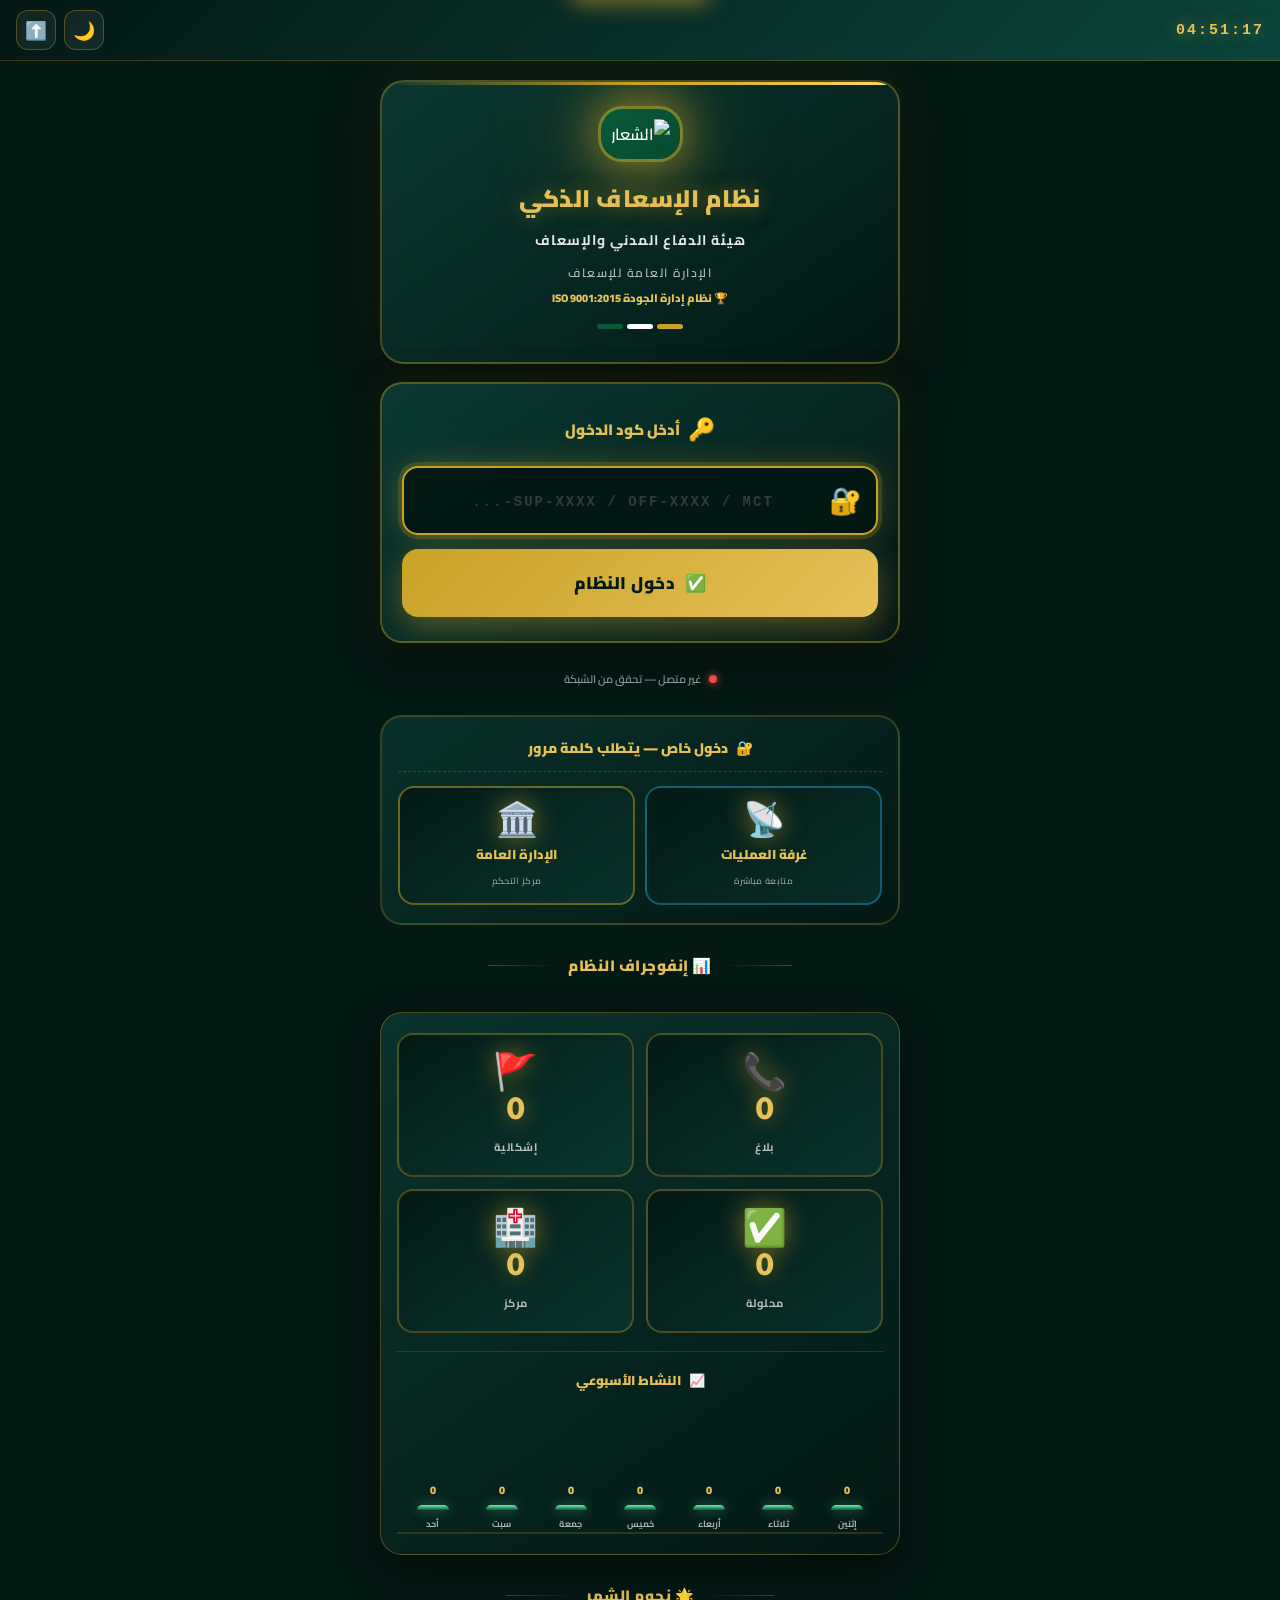
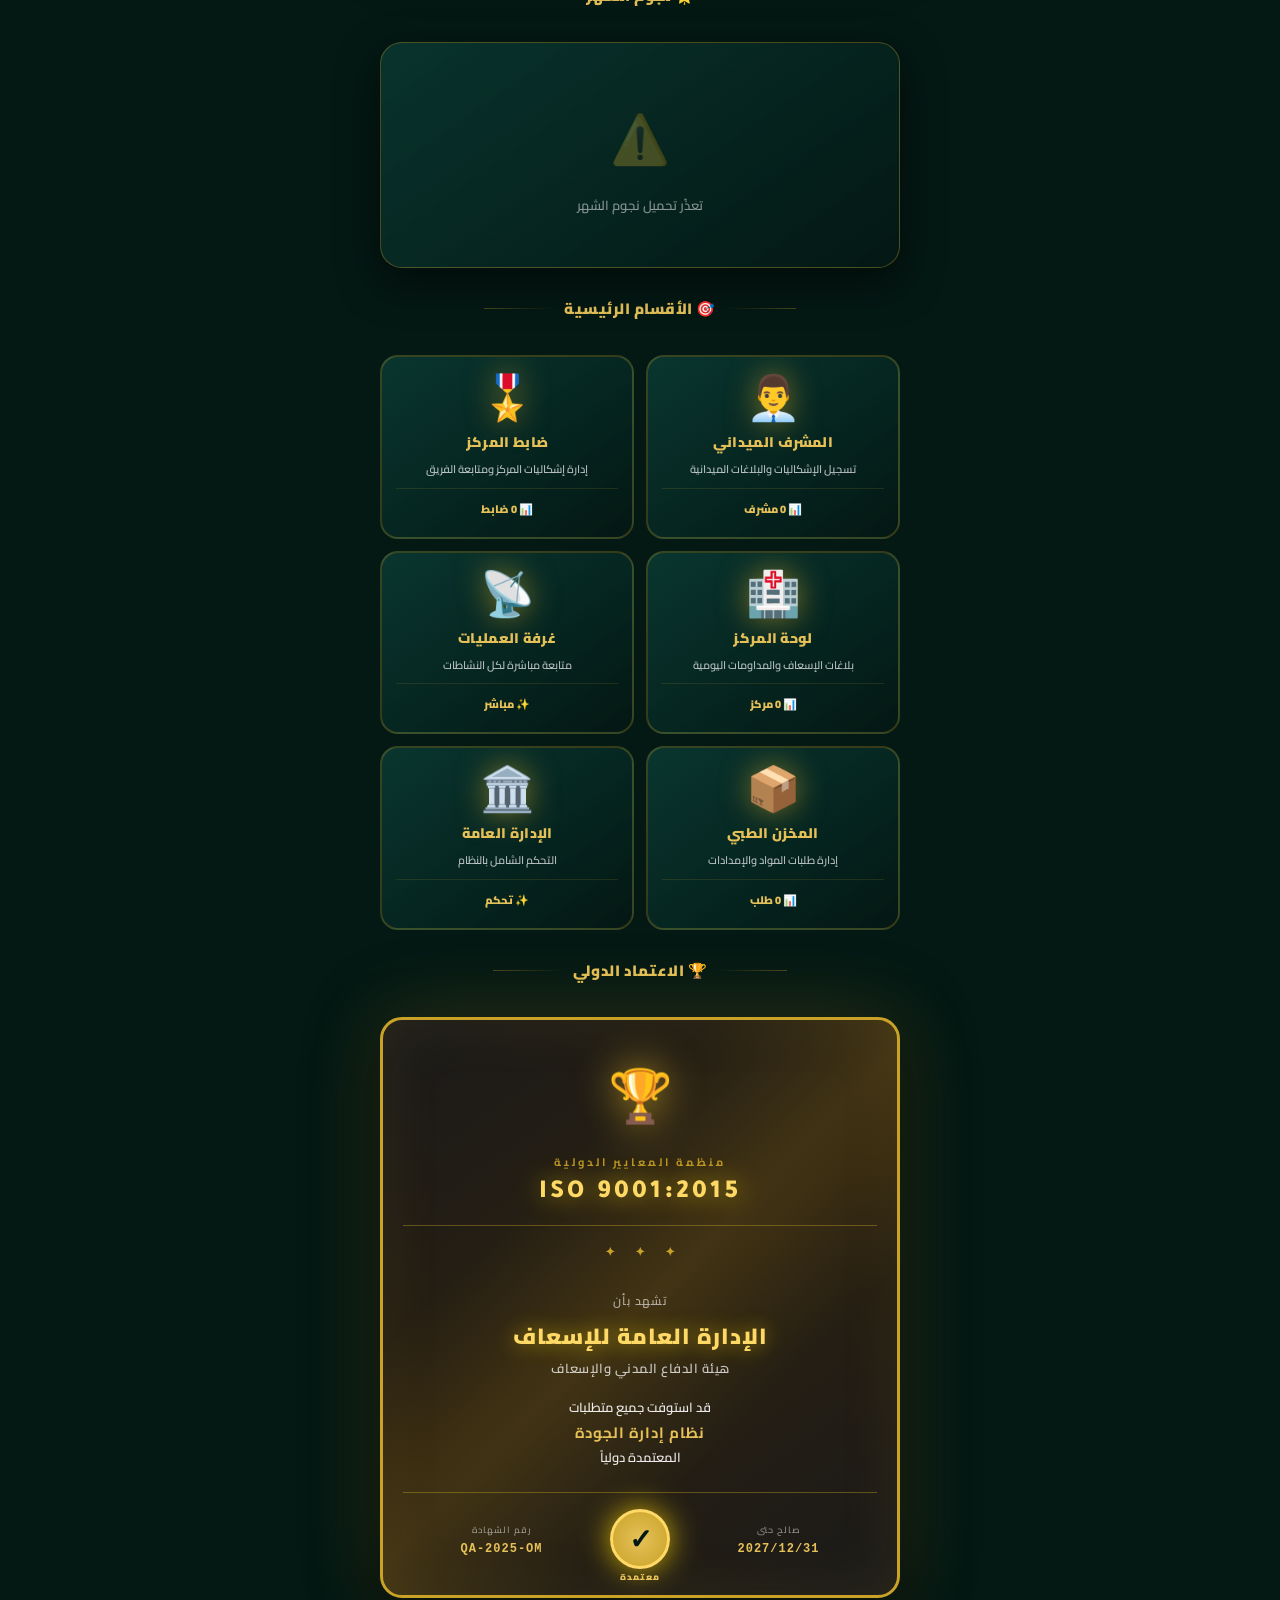
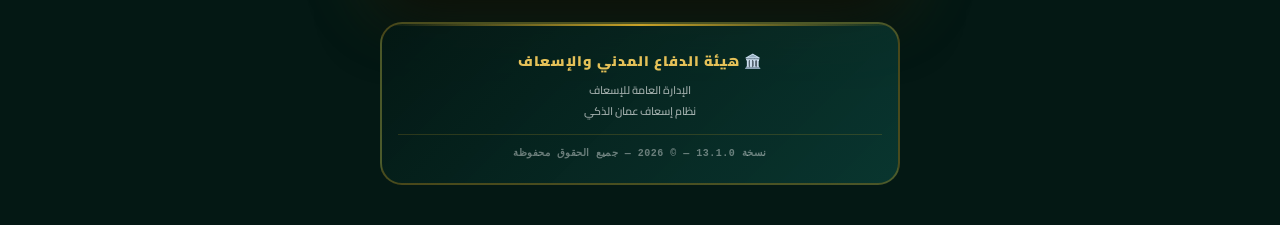
==== commit f32e8c44: "Update index.html" ====
--- a/index.html
+++ b/index.html
@@ -1,4 +1,3 @@
-Index 21-10
 <!DOCTYPE html>
 <html lang="ar" dir="rtl">
 <head>
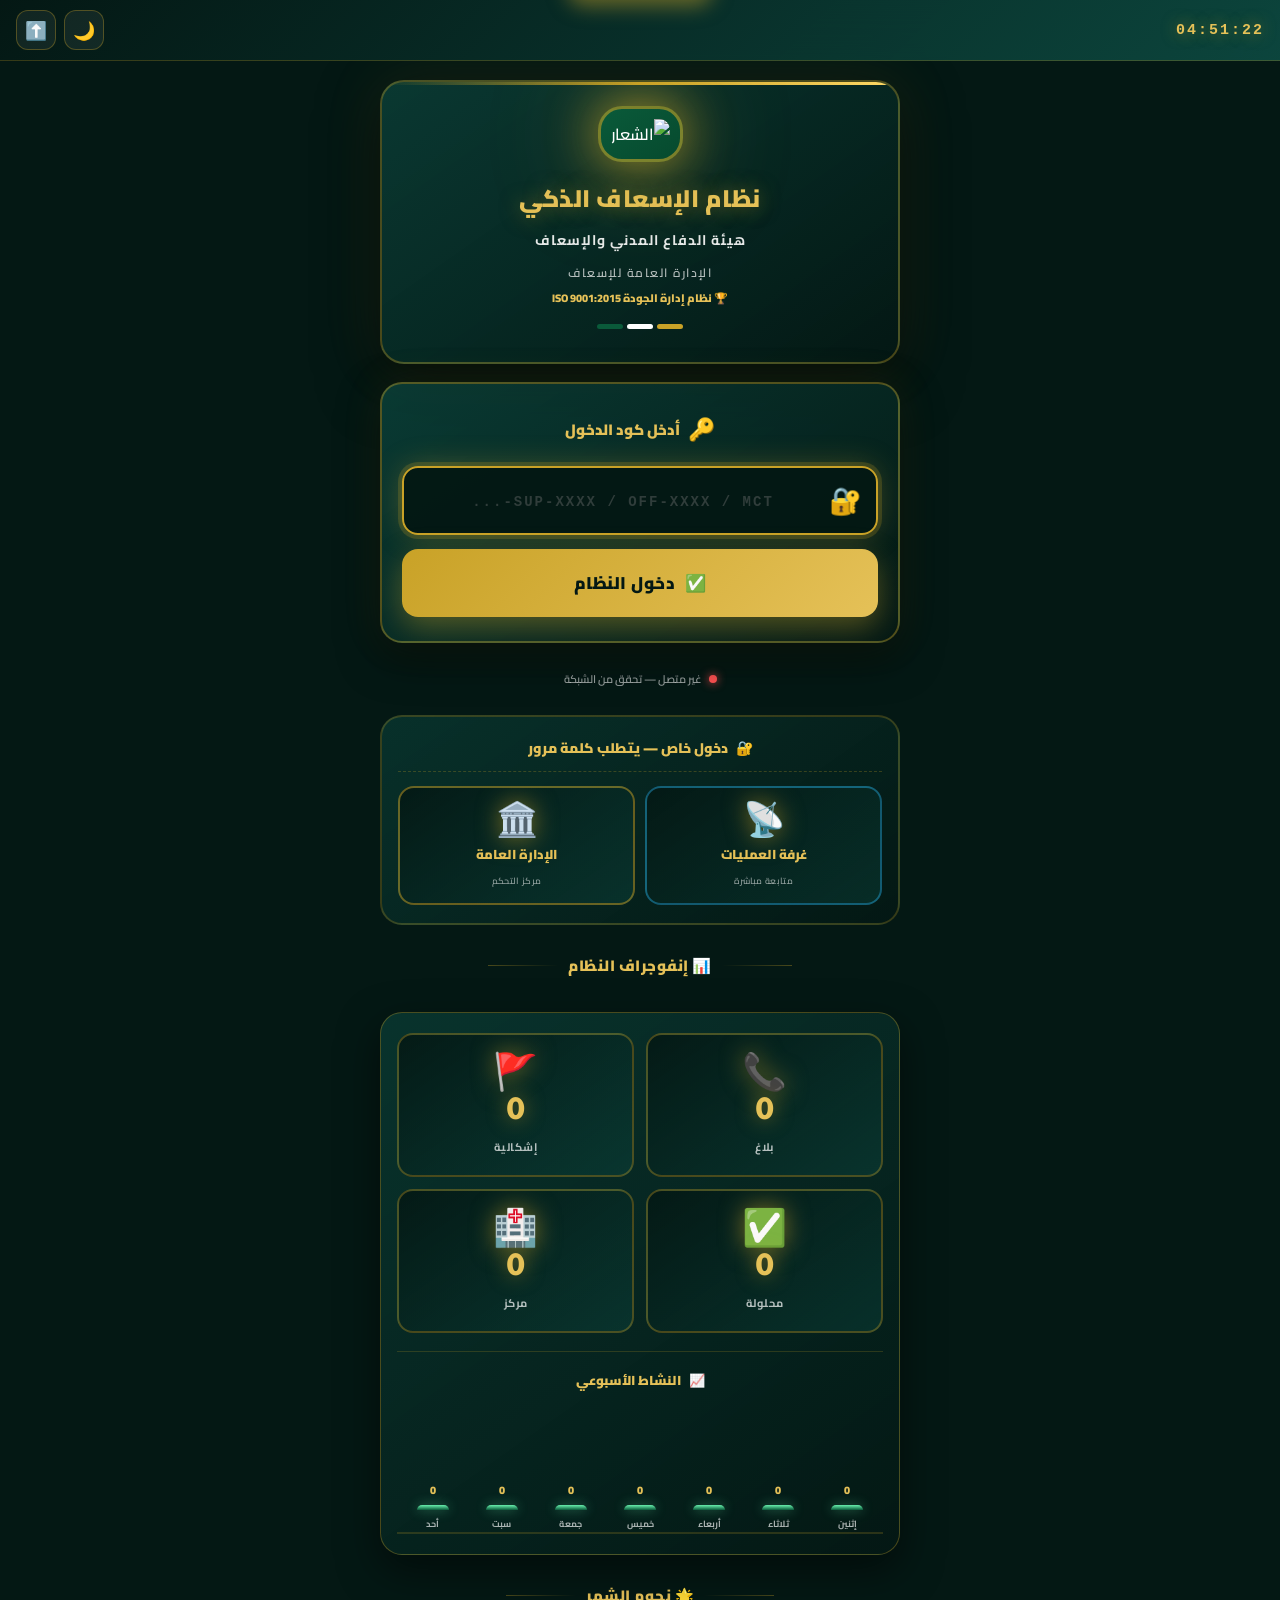
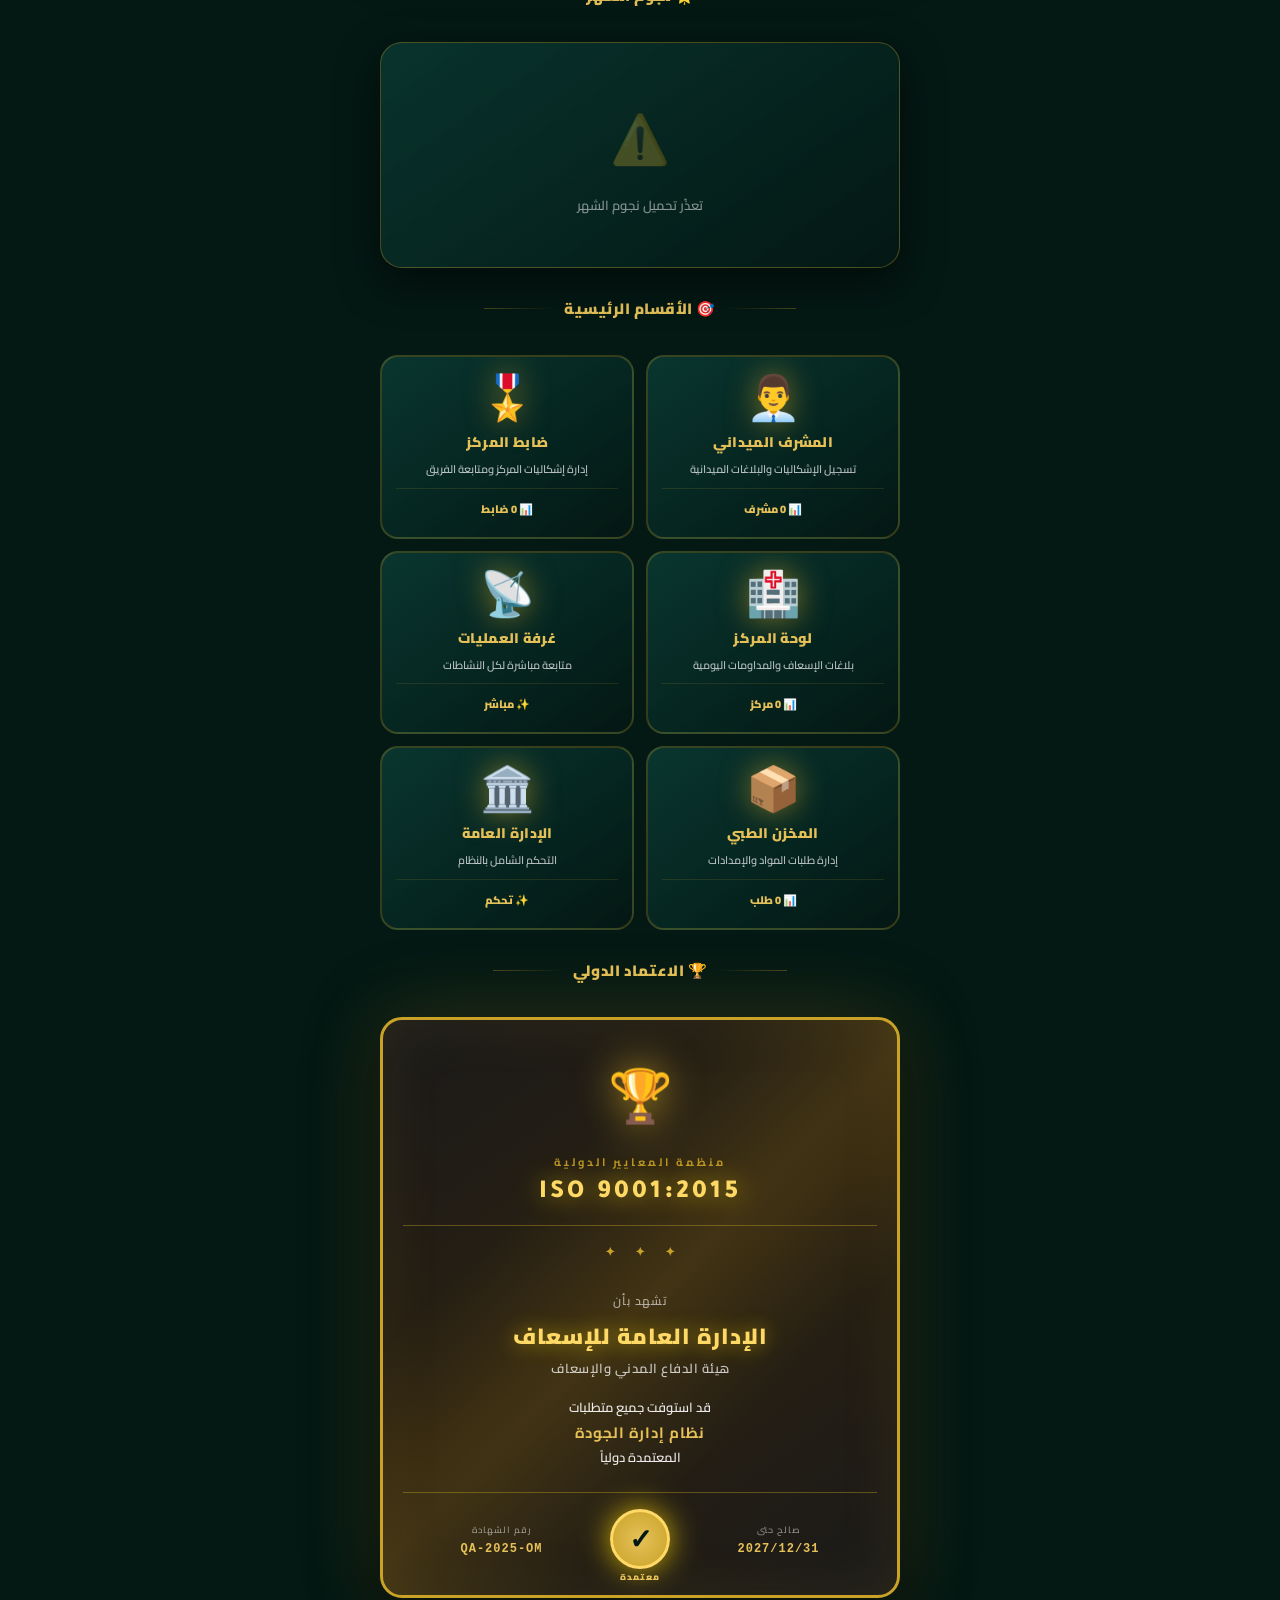
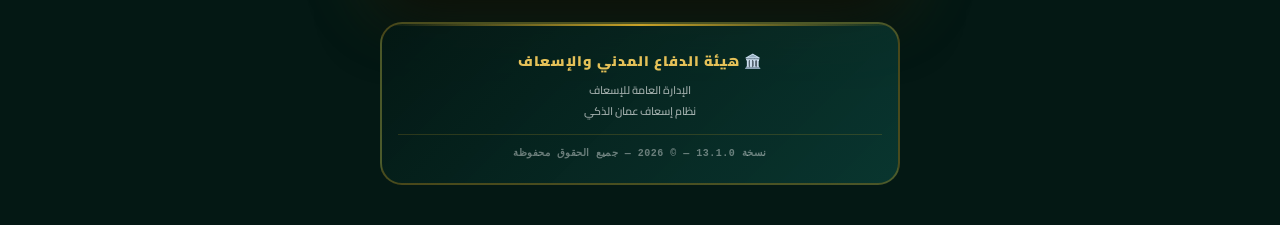
==== commit b39c09f2: "Update index.html" ====
--- a/index.html
+++ b/index.html
@@ -1774,22 +1774,38 @@
 /* ═══════════════════════════════════════════════════════════
    ✨ الدخول بكود — محدّث مع نظام موحّد
    ═══════════════════════════════════════════════════════════ */
-async function loginWithCode() {
+   async function loginWithCode() {
   const input = document.getElementById("codeInput");
   const rawCode = input.value.trim();
   const btn = document.getElementById("loginBtn");
   clearMsg();
   if (!rawCode) { showMsg("الرجاء إدخال كود الدخول", "error"); input.focus(); return; }
+  
   btn.disabled = true;
   btn.innerHTML = `<div class="spinner-sm"></div><span>جاري التحقق...</span>`;
   
   try {
-    const codes = await fsList("access_codes");
-    let found = codes.find(c => (c.code || "").trim() === rawCode);
+    const filterStr = JSON.stringify({"fieldFilter":{"field":{"fieldPath":"code"},"op":"EQUAL","value":{"stringValue":rawCode}}});
+    const url = `${FIRESTORE_URL}/access_codes?pageSize=1&where=${encodeURIComponent(filterStr)}`;
+    const res = await fetch(url, { cache: "no-store" });
+    
+    let found = null;
+    if (res.ok) {
+      const data = await res.json();
+      if (data.documents && data.documents.length > 0) found = docToObj(data.documents[0]);
+    }
+
     if (!found) {
-      const upper = rawCode.toUpperCase();
-      found = codes.find(c => (c.code || "").trim().toUpperCase() === upper);
+      const upperCode = rawCode.toUpperCase();
+      const filterStr2 = JSON.stringify({"fieldFilter":{"field":{"fieldPath":"code"},"op":"EQUAL","value":{"stringValue":upperCode}}});
+      const url2 = `${FIRESTORE_URL}/access_codes?pageSize=1&where=${encodeURIComponent(filterStr2)}`;
+      const res2 = await fetch(url2, { cache: "no-store" });
+      if (res2.ok) {
+        const data2 = await res2.json();
+        if (data2.documents && data2.documents.length > 0) found = docToObj(data2.documents[0]);
+      }
     }
+
     if (!found) {
       showMsg("كود غير صالح — تأكد من الكود", "error");
       document.getElementById("msgBox").classList.add("shake");
@@ -1798,6 +1814,7 @@
       input.select();
       return;
     }
+    
     if (found.active === false) {
       showMsg("هذا الكود معطّل — تواصل مع الإدارة", "error");
       btn.disabled = false;
@@ -1830,30 +1847,35 @@
       targetPage = "app.html"; userInfo.type = "supervisor"; userInfo.name = found.supervisor || found.name || "مستخدم";
     }
     
-    // ✨ حفظ موحّد
-    sessionStorage.setItem("amb_user", JSON.stringify(userInfo));
+    // ✅ التعديل الجوهري هنا: الحفظ في localStorage ليعمل في كل الصفحات
+    const sessionData = JSON.stringify(userInfo);
+    localStorage.setItem("amb_user", sessionData);
+    localStorage.setItem("amb_login_time", Date.now().toString());
+    localStorage.setItem("amb_auto_login", "true");
+    localStorage.setItem("amb_role", userInfo.type);
+    localStorage.setItem("last_user", sessionData);
+    sessionStorage.setItem("amb_user", sessionData);
     sessionStorage.setItem("amb_login_time", Date.now().toString());
     sessionStorage.setItem("amb_auto_login", "true");
     sessionStorage.setItem("amb_role", userInfo.type);
-    sessionStorage.setItem("amb_code", userInfo.code || "");
-    sessionStorage.setItem("amb_name", userInfo.name || "");
-    localStorage.setItem("last_user", JSON.stringify(userInfo));
     
     if (userInfo.type === "admin") {
+      localStorage.setItem("admin_session", "true");
+      localStorage.setItem("admin_user", sessionData);
+      localStorage.setItem("admin_login_time", Date.now().toString());
       sessionStorage.setItem("admin_session", "true");
-      sessionStorage.setItem("admin_user", JSON.stringify(userInfo));
-      sessionStorage.setItem("admin_login_time", Date.now().toString());
-      localStorage.setItem("admin_session_ts", Date.now().toString());
+      sessionStorage.setItem("admin_user", sessionData);
     }
     if (userInfo.type === "ops") {
+      localStorage.setItem("ops_session", "true");
+      localStorage.setItem("ops_user", sessionData);
       sessionStorage.setItem("ops_session", "true");
-      sessionStorage.setItem("ops_user", JSON.stringify(userInfo));
+      sessionStorage.setItem("ops_user", sessionData);
     }
     
     showMsg(`✅ مرحباً ${userInfo.name} — جاري التوجيه...`, "success");
     if (window.confetti) window.confetti();
     
-    // ✨ التوجيه مع params
     const params = new URLSearchParams();
     params.set("auto", "1");
     params.set("code", userInfo.code || "");
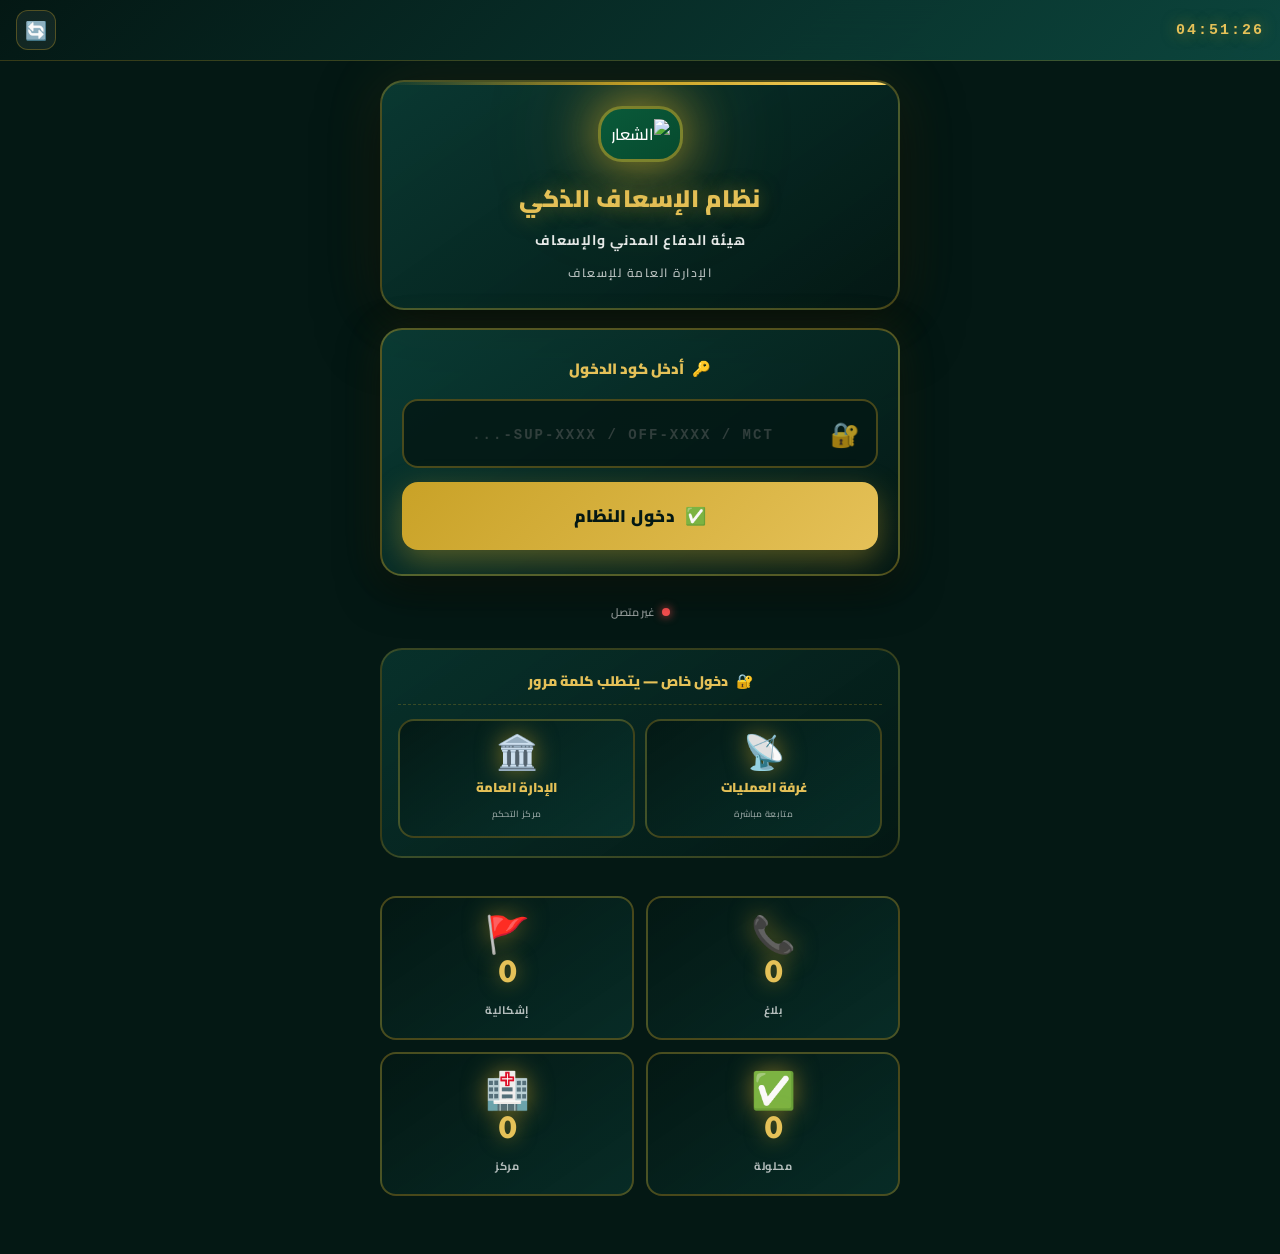
==== commit 6579e6ef: "Update print statement from 'Hello' to 'Goodbye'" ====
--- a/index.html
+++ b/index.html
@@ -9,821 +9,79 @@
 <meta name="theme-color" content="#041814">
 <meta name="apple-mobile-web-app-title" content="نظام الإسعاف">
 <link rel="apple-touch-icon" href="https://i.postimg.cc/q72nZ5HT/IMG-2018.jpg">
+<link rel="manifest" href="/manifest.json">
 <title>نظام الإسعاف الذكي — الإدارة العامة للإسعاف</title>
 <link rel="preconnect" href="https://fonts.googleapis.com">
 <link rel="preconnect" href="https://fonts.gstatic.com" crossorigin>
 <link href="https://fonts.googleapis.com/css2?family=Cairo:wght@400;600;700;900&family=Tajawal:wght@400;700;900&display=swap" rel="stylesheet">
 <style>
-/* ═══════════════════════════════════════════════════════════
-   نظام الإسعاف الذكي — index.html
-   الإصدار 13.1.0 — (دخول موحّد + هوية ديناميكية + نجوم الشهر)
-   ═══════════════════════════════════════════════════════════ */
-
 * { margin:0; padding:0; box-sizing:border-box; -webkit-tap-highlight-color:transparent; font-family:'Cairo','Tajawal','Segoe UI',sans-serif; }
-
-:root {
-  --gold:#c9a227;
-  --gold-light:#e5c158;
-  --gold-bright:#ffd966;
-  --green:#0d4a42;
-  --green-dark:#082b26;
-  --green-deep:#041814;
-  --emerald:#0a5a3a;
-  --emerald-light:#69f0ae;
-  --red:#e53935;
-  --red-light:#ff5252;
-  --amber:#fb8c00;
-  --amber-light:#ffa726;
-  --blue:#29b6f6;
-  --blue-light:#64b5f6;
-  --purple:#ab47bc;
-  --purple-light:#ce93d8;
-  --cyan:#00bcd4;
-  --border:rgba(201,162,39,0.35);
-  --safe-top:env(safe-area-inset-top, 0px);
-  --safe-bottom:env(safe-area-inset-bottom, 0px);
-}
-
-html, body {
-  background:var(--green-deep);
-  color:#fff;
-  font-weight:600;
-  overflow-x:hidden;
-  min-height:100vh;
-  scroll-behavior:smooth;
-}
-
-body {
-  display:flex;
-  flex-direction:column;
-  align-items:center;
-  padding:calc(20px + var(--safe-top)) 16px calc(40px + var(--safe-bottom));
-  position:relative;
-}
-
-body::before {
-  content:'';
-  position:fixed;
-  inset:0;
-  z-index:-2;
-  background:
-    radial-gradient(circle at 15% 10%, rgba(201,162,39,0.18) 0%, transparent 45%),
-    radial-gradient(circle at 85% 90%, rgba(10,90,58,0.6) 0%, transparent 50%),
-    linear-gradient(180deg, #041814 0%, #082b26 50%, #041814 100%);
-}
-
-body::after {
-  content:'';
-  position:fixed;
-  inset:0;
-  z-index:-1;
-  background-image:
-    linear-gradient(rgba(201,162,39,0.04) 1px, transparent 1px),
-    linear-gradient(90deg, rgba(201,162,39,0.04) 1px, transparent 1px);
-  background-size:50px 50px;
-  animation:gridMove 30s linear infinite;
-  pointer-events:none;
-}
-
-@keyframes gridMove {
-  from { background-position:0 0; }
-  to   { background-position:50px 50px; }
-}
-
-.stars {
-  position:fixed;
-  inset:0;
-  z-index:-1;
-  overflow:hidden;
-  pointer-events:none;
-}
-
-.star {
-  position:absolute;
-  width:2px;
-  height:2px;
-  background:var(--gold-light);
-  border-radius:50%;
-  opacity:0.4;
-  animation:twinkle 4s infinite;
-}
-
-@keyframes twinkle {
-  0%,100% { opacity:0.2; transform:scale(0.8); }
-  50%     { opacity:0.9; transform:scale(1.4); }
-}
-
-#loadingScreen {
-  position:fixed;
-  inset:0;
-  z-index:99999;
-  background:linear-gradient(135deg, #041814, #0a5a3a, #082b26);
-  display:flex;
-  align-items:center;
-  justify-content:center;
-  flex-direction:column;
-  gap:24px;
-  transition:opacity 0.6s;
-}
-
-#loadingScreen.hide {
-  opacity:0;
-  pointer-events:none;
-}
-
-.loading-logo {
-  width:140px;
-  height:140px;
-  object-fit:contain;
-  border-radius:24px;
-  background:linear-gradient(145deg, #0a5a3a, #064a2e);
-  padding:12px;
-  border:3px solid rgba(201,162,39,0.6);
-  filter:drop-shadow(0 0 30px rgba(201,162,39,0.9));
-  animation:logoPulse 2s infinite;
-}
-
-@keyframes logoPulse {
-  0%,100% { transform:scale(1); }
-  50%     { transform:scale(1.08); }
-}
-
-.loading-text {
-  color:var(--gold-light);
-  font-size:16px;
-  font-weight:900;
-  letter-spacing:3px;
-  text-align:center;
-  line-height:1.6;
-}
-
-.loading-text .big {
-  font-size:22px;
-  display:block;
-  margin-bottom:6px;
-}
-
-.loading-bar {
-  width:240px;
-  height:4px;
-  background:rgba(201,162,39,0.2);
-  border-radius:4px;
-  overflow:hidden;
-}
-
-.loading-bar::after {
-  content:'';
-  display:block;
-  height:100%;
-  width:40%;
-  background:linear-gradient(90deg, var(--gold), var(--gold-light));
-  border-radius:4px;
-  animation:loadMove 1.5s infinite;
-  box-shadow:0 0 20px rgba(201,162,39,0.9);
-}
-
-@keyframes loadMove {
-  0%   { transform:translateX(-100%); }
-  100% { transform:translateX(300%); }
-}
-
-.topbar {
-  position:fixed;
-  top:0;
-  left:0;
-  right:0;
-  z-index:100;
-  padding:calc(10px + var(--safe-top)) 16px 10px;
-  background:linear-gradient(135deg, rgba(4,24,20,0.95), rgba(13,74,66,0.9));
-  backdrop-filter:blur(20px);
-  border-bottom:1px solid rgba(201,162,39,0.25);
-  display:flex;
-  justify-content:space-between;
-  align-items:center;
-  gap:12px;
-}
-
-.clock {
-  font-family:'Courier New', monospace;
-  font-size:15px;
-  font-weight:900;
-  color:var(--gold-light);
-  letter-spacing:2px;
-  text-shadow:0 0 15px rgba(201,162,39,0.6);
-}
-
-.topbar-actions {
-  display:flex;
-  gap:8px;
-}
-
-.icon-btn {
-  width:40px;
-  height:40px;
-  border-radius:12px;
-  border:1px solid rgba(201,162,39,0.35);
-  background:rgba(255,255,255,0.06);
-  color:var(--gold-light);
-  font-size:18px;
-  display:flex;
-  align-items:center;
-  justify-content:center;
-  cursor:pointer;
-  transition:0.2s;
-}
-
-.icon-btn:active {
-  transform:scale(0.92);
-  background:rgba(201,162,39,0.25);
-}
-
-.wrap {
-  width:100%;
-  max-width:520px;
-  display:flex;
-  flex-direction:column;
-  gap:18px;
-  margin-top:60px;
-  animation:fadeUp 0.8s cubic-bezier(.4,0,.2,1);
-}
-
-@keyframes fadeUp {
-  from { opacity:0; transform:translateY(20px); }
-  to   { opacity:1; transform:translateY(0); }
-}
-
-.header {
-  text-align:center;
-  padding:24px 20px;
-  background:linear-gradient(145deg, rgba(13,74,66,0.65), rgba(4,24,20,0.95));
-  border:2px solid var(--border);
-  border-radius:24px;
-  box-shadow:0 20px 60px rgba(0,0,0,0.6), 0 0 60px rgba(201,162,39,0.12);
-  position:relative;
-  overflow:hidden;
-}
-
-.header::before {
-  content:'';
-  position:absolute;
-  top:0;
-  left:0;
-  right:0;
-  height:3px;
-  background:linear-gradient(90deg, transparent, var(--gold), var(--gold-bright), var(--gold), transparent);
-  background-size:200% 100%;
-  animation:shineLine 3s linear infinite;
-}
-
-@keyframes shineLine {
-  0%   { background-position:-200% 0; }
-  100% { background-position:200% 0; }
-}
-
-.logo-wrap {
-  position:relative;
-  display:inline-block;
-  margin-bottom:14px;
-}
-
-.logo-wrap::before {
-  content:'';
-  position:absolute;
-  top:50%;
-  left:50%;
-  transform:translate(-50%, -50%);
-  width:200px;
-  height:200px;
-  background:radial-gradient(circle, rgba(201,162,39,0.35) 0%, transparent 70%);
-  border-radius:50%;
-  animation:logoGlow 3s infinite;
-  z-index:-1;
-}
-
-@keyframes logoGlow {
-  0%,100% { transform:translate(-50%,-50%) scale(1); opacity:0.5; }
-  50%     { transform:translate(-50%,-50%) scale(1.2); opacity:1; }
-}
-
-.logo {
-  width:130px;
-  height:130px;
-  object-fit:contain;
-  border-radius:24px;
-  background:linear-gradient(145deg, #0a5a3a, #064a2e);
-  padding:10px;
-  border:3px solid rgba(201,162,39,0.6);
-  filter:drop-shadow(0 0 25px rgba(201,162,39,0.8)) drop-shadow(0 0 50px rgba(201,162,39,0.35));
-  animation:logoFloat 3s ease-in-out infinite;
-}
-
-@keyframes logoFloat {
-  0%,100% { transform:translateY(0); }
-  50%     { transform:translateY(-6px); }
-}
-
-.title {
-  font-size:24px;
-  color:var(--gold-light);
-  font-weight:900;
-  margin-bottom:6px;
-  letter-spacing:0.5px;
-  text-shadow:0 0 20px rgba(201,162,39,0.5);
-}
-
-.subtitle {
-  font-size:14px;
-  color:rgba(255,255,255,0.9);
-  font-weight:700;
-  margin-bottom:4px;
-  letter-spacing:1px;
-}
-
-.brand {
-  font-size:12px;
-  color:rgba(255,255,255,0.7);
-  letter-spacing:1.5px;
-  margin-top:8px;
-}
-
-.brand-sub {
-  font-size:11px;
-  color:var(--gold-light);
-  font-weight:900;
-  margin-top:4px;
-  display:flex;
-  align-items:center;
-  justify-content:center;
-  gap:6px;
-}
-
-.flag-strip {
-  display:inline-flex;
-  gap:4px;
-  margin-top:12px;
-}
-
-.flag-strip span {
-  width:26px;
-  height:5px;
-  border-radius:3px;
-}
-
-.code-card {
-  background:linear-gradient(145deg, rgba(13,74,66,0.7), rgba(4,24,20,0.95));
-  border:2px solid rgba(201,162,39,0.4);
-  border-radius:22px;
-  padding:24px 20px;
-  box-shadow:0 15px 40px rgba(0,0,0,0.5), 0 0 40px rgba(201,162,39,0.1);
-  position:relative;
-  overflow:hidden;
-}
-
-.code-card::before {
-  content:'';
-  position:absolute;
-  top:-50%;
-  right:-50%;
-  width:200px;
-  height:200px;
-  background:radial-gradient(circle, rgba(201,162,39,0.15) 0%, transparent 70%);
-  border-radius:50%;
-  pointer-events:none;
-}
-
-.code-label {
-  display:flex;
-  align-items:center;
-  justify-content:center;
-  gap:8px;
-  font-size:15px;
-  color:var(--gold-light);
-  font-weight:900;
-  margin-bottom:16px;
-  position:relative;
-  z-index:1;
-}
-
-.code-label .icon {
-  font-size:22px;
-  animation:keyShake 3s infinite;
-}
-
-@keyframes keyShake {
-  0%,90%,100% { transform:rotate(0); }
-  93%,97%     { transform:rotate(-15deg); }
-  95%,99%     { transform:rotate(15deg); }
-}
-
-.code-input-wrap {
-  position:relative;
-  margin-bottom:14px;
-  z-index:1;
-}
-
-.code-input {
-  width:100%;
-  padding:20px 50px 20px 16px;
-  background:rgba(4,24,20,0.85);
-  border:2px solid rgba(201,162,39,0.35);
-  border-radius:16px;
-  color:var(--gold-light);
-  font-size:22px;
-  font-weight:900;
-  text-align:center;
-  letter-spacing:3px;
-  font-family:'Courier New', monospace;
-  outline:none;
-  transition:all 0.3s;
-}
-
-.code-input:focus {
-  border-color:var(--gold);
-  box-shadow:0 0 0 4px rgba(201,162,39,0.2), 0 0 30px rgba(201,162,39,0.3);
-  background:rgba(4,24,20,0.95);
-}
-
-.code-input::placeholder {
-  letter-spacing:2px;
-  font-size:14px;
-  opacity:0.4;
-  text-transform:none;
-}
-
-.code-icon {
-  position:absolute;
-  top:50%;
-  right:18px;
-  transform:translateY(-50%);
-  font-size:24px;
-  pointer-events:none;
-  opacity:0.7;
-  transition:0.3s;
-}
-
-.code-input:focus ~ .code-icon {
-  opacity:1;
-  transform:translateY(-50%) scale(1.1);
-}
-
-.btn-enter {
-  width:100%;
-  padding:18px;
-  background:linear-gradient(135deg, var(--gold), var(--gold-light));
-  color:var(--green-deep);
-  border:none;
-  border-radius:16px;
-  font-family:inherit;
-  font-size:17px;
-  font-weight:900;
-  cursor:pointer;
-  transition:all 0.25s;
-  box-shadow:0 10px 30px rgba(201,162,39,0.4);
-  display:flex;
-  align-items:center;
-  justify-content:center;
-  gap:10px;
-  letter-spacing:0.5px;
-  position:relative;
-  z-index:1;
-}
-
-.btn-enter:hover:not(:disabled) {
-  transform:translateY(-2px);
-  box-shadow:0 14px 40px rgba(201,162,39,0.55);
-}
-
-.btn-enter:active:not(:disabled) {
-  transform:translateY(0) scale(0.98);
-}
-
-.btn-enter:disabled {
-  opacity:0.7;
-  cursor:not-allowed;
-}
-
-.btn-enter .spinner-sm {
-  width:18px;
-  height:18px;
-  border:2px solid rgba(4,24,20,0.3);
-  border-top-color:var(--green-deep);
-  border-radius:50%;
-  animation:spin 0.7s linear infinite;
-}
-
-@keyframes spin {
-  to { transform:rotate(360deg); }
-}
-
-.msg-box {
-  margin-top:14px;
-  padding:12px 16px;
-  border-radius:12px;
-  font-size:13px;
-  font-weight:700;
-  display:none;
-  align-items:center;
-  gap:10px;
-  line-height:1.5;
-  position:relative;
-  z-index:1;
-}
-
+:root { --gold:#c9a227; --gold-light:#e5c158; --gold-bright:#ffd966; --green:#0d4a42; --green-dark:#082b26; --green-deep:#041814; --emerald:#0a5a3a; --emerald-light:#69f0ae; --red:#e53935; --red-light:#ff5252; --amber:#fb8c00; --blue:#29b6f6; --purple:#ab47bc; --border:rgba(201,162,39,0.35); --safe-top:env(safe-area-inset-top, 0px); --safe-bottom:env(safe-area-inset-bottom, 0px); }
+html, body { background:var(--green-deep); color:#fff; font-weight:600; overflow-x:hidden; min-height:100vh; scroll-behavior:smooth; }
+body { display:flex; flex-direction:column; align-items:center; padding:calc(20px + var(--safe-top)) 16px calc(40px + var(--safe-bottom)); position:relative; }
+body::before { content:''; position:fixed; inset:0; z-index:-2; background:radial-gradient(circle at 15% 10%, rgba(201,162,39,0.18) 0%, transparent 45%), radial-gradient(circle at 85% 90%, rgba(10,90,58,0.6) 0%, transparent 50%), linear-gradient(180deg, #041814 0%, #082b26 50%, #041814 100%); }
+.stars { position:fixed; inset:0; z-index:-1; overflow:hidden; pointer-events:none; }
+.star { position:absolute; width:2px; height:2px; background:var(--gold-light); border-radius:50%; opacity:0.4; animation:twinkle 4s infinite; }
+@keyframes twinkle { 0%,100% { opacity:0.2; transform:scale(0.8); } 50% { opacity:0.9; transform:scale(1.4); } }
+#loadingScreen { position:fixed; inset:0; z-index:99999; background:linear-gradient(135deg, #041814, #0a5a3a, #082b26); display:flex; align-items:center; justify-content:center; flex-direction:column; gap:24px; transition:opacity 0.6s; }
+#loadingScreen.hide { opacity:0; pointer-events:none; }
+.loading-logo { width:140px; height:140px; object-fit:contain; border-radius:24px; background:linear-gradient(145deg, #0a5a3a, #064a2e); padding:12px; border:3px solid rgba(201,162,39,0.6); filter:drop-shadow(0 0 30px rgba(201,162,39,0.9)); animation:logoPulse 2s infinite; }
+@keyframes logoPulse { 0%,100% { transform:scale(1); } 50% { transform:scale(1.08); } }
+.loading-text { color:var(--gold-light); font-size:16px; font-weight:900; letter-spacing:3px; text-align:center; line-height:1.6; }
+.loading-text .big { font-size:22px; display:block; margin-bottom:6px; }
+.loading-bar { width:240px; height:4px; background:rgba(201,162,39,0.2); border-radius:4px; overflow:hidden; }
+.loading-bar::after { content:''; display:block; height:100%; width:40%; background:linear-gradient(90deg, var(--gold), var(--gold-light)); border-radius:4px; animation:loadMove 1.5s infinite; box-shadow:0 0 20px rgba(201,162,39,0.9); }
+@keyframes loadMove { 0% { transform:translateX(-100%); } 100% { transform:translateX(300%); } }
+.topbar { position:fixed; top:0; left:0; right:0; z-index:100; padding:calc(10px + var(--safe-top)) 16px 10px; background:linear-gradient(135deg, rgba(4,24,20,0.95), rgba(13,74,66,0.9)); backdrop-filter:blur(20px); border-bottom:1px solid rgba(201,162,39,0.25); display:flex; justify-content:space-between; align-items:center; gap:12px; }
+.clock { font-family:'Courier New', monospace; font-size:15px; font-weight:900; color:var(--gold-light); letter-spacing:2px; text-shadow:0 0 15px rgba(201,162,39,0.6); }
+.topbar-actions { display:flex; gap:8px; }
+.icon-btn { width:40px; height:40px; border-radius:12px; border:1px solid rgba(201,162,39,0.35); background:rgba(255,255,255,0.06); color:var(--gold-light); font-size:18px; display:flex; align-items:center; justify-content:center; cursor:pointer; transition:0.2s; }
+.icon-btn:active { transform:scale(0.92); background:rgba(201,162,39,0.25); }
+.wrap { width:100%; max-width:520px; display:flex; flex-direction:column; gap:18px; margin-top:60px; animation:fadeUp 0.8s cubic-bezier(.4,0,.2,1); }
+@keyframes fadeUp { from { opacity:0; transform:translateY(20px); } to { opacity:1; transform:translateY(0); } }
+.header { text-align:center; padding:24px 20px; background:linear-gradient(145deg, rgba(13,74,66,0.65), rgba(4,24,20,0.95)); border:2px solid var(--border); border-radius:24px; box-shadow:0 20px 60px rgba(0,0,0,0.6), 0 0 60px rgba(201,162,39,0.12); position:relative; overflow:hidden; }
+.header::before { content:''; position:absolute; top:0; left:0; right:0; height:3px; background:linear-gradient(90deg, transparent, var(--gold), var(--gold-bright), var(--gold), transparent); background-size:200% 100%; animation:shineLine 3s linear infinite; }
+@keyframes shineLine { 0% { background-position:-200% 0; } 100% { background-position:200% 0; } }
+.logo-wrap { position:relative; display:inline-block; margin-bottom:14px; }
+.logo-wrap::before { content:''; position:absolute; top:50%; left:50%; transform:translate(-50%, -50%); width:200px; height:200px; background:radial-gradient(circle, rgba(201,162,39,0.35) 0%, transparent 70%); border-radius:50%; animation:logoGlow 3s infinite; z-index:-1; }
+@keyframes logoGlow { 0%,100% { transform:translate(-50%,-50%) scale(1); opacity:0.5; } 50% { transform:translate(-50%,-50%) scale(1.2); opacity:1; } }
+.logo { width:130px; height:130px; object-fit:contain; border-radius:24px; background:linear-gradient(145deg, #0a5a3a, #064a2e); padding:10px; border:3px solid rgba(201,162,39,0.6); filter:drop-shadow(0 0 25px rgba(201,162,39,0.8)) drop-shadow(0 0 50px rgba(201,162,39,0.35)); animation:logoFloat 3s ease-in-out infinite; }
+@keyframes logoFloat { 0%,100% { transform:translateY(0); } 50% { transform:translateY(-6px); } }
+.title { font-size:24px; color:var(--gold-light); font-weight:900; margin-bottom:6px; letter-spacing:0.5px; text-shadow:0 0 20px rgba(201,162,39,0.5); }
+.subtitle { font-size:14px; color:rgba(255,255,255,0.9); font-weight:700; margin-bottom:4px; letter-spacing:1px; }
+.brand { font-size:12px; color:rgba(255,255,255,0.7); letter-spacing:1.5px; margin-top:8px; }
+.code-card { background:linear-gradient(145deg, rgba(13,74,66,0.7), rgba(4,24,20,0.95)); border:2px solid rgba(201,162,39,0.4); border-radius:22px; padding:24px 20px; box-shadow:0 15px 40px rgba(0,0,0,0.5), 0 0 40px rgba(201,162,39,0.1); position:relative; overflow:hidden; }
+.code-label { display:flex; align-items:center; justify-content:center; gap:8px; font-size:15px; color:var(--gold-light); font-weight:900; margin-bottom:16px; position:relative; z-index:1; }
+.code-input-wrap { position:relative; margin-bottom:14px; z-index:1; }
+.code-input { width:100%; padding:20px 50px 20px 16px; background:rgba(4,24,20,0.85); border:2px solid rgba(201,162,39,0.35); border-radius:16px; color:var(--gold-light); font-size:22px; font-weight:900; text-align:center; letter-spacing:3px; font-family:'Courier New', monospace; outline:none; transition:all 0.3s; }
+.code-input:focus { border-color:var(--gold); box-shadow:0 0 0 4px rgba(201,162,39,0.2), 0 0 30px rgba(201,162,39,0.3); background:rgba(4,24,20,0.95); }
+.code-input::placeholder { letter-spacing:2px; font-size:14px; opacity:0.4; text-transform:none; }
+.btn-enter { width:100%; padding:18px; background:linear-gradient(135deg, var(--gold), var(--gold-light)); color:var(--green-deep); border:none; border-radius:16px; font-family:inherit; font-size:17px; font-weight:900; cursor:pointer; transition:all 0.25s; box-shadow:0 10px 30px rgba(201,162,39,0.4); display:flex; align-items:center; justify-content:center; gap:10px; letter-spacing:0.5px; position:relative; z-index:1; }
+.btn-enter:active { transform:scale(0.98); }
+.btn-enter .spinner-sm { width:18px; height:18px; border:2px solid rgba(4,24,20,0.3); border-top-color:var(--green-deep); border-radius:50%; animation:spin 0.7s linear infinite; }
+@keyframes spin { to { transform:rotate(360deg); } }
+.msg-box { margin-top:14px; padding:12px 16px; border-radius:12px; font-size:13px; font-weight:700; display:none; align-items:center; gap:10px; line-height:1.5; position:relative; z-index:1; }
 .msg-box.show { display:flex; }
-
-.msg-box.error {
-  background:rgba(229,57,53,0.15);
-  border:1px solid rgba(229,57,53,0.5);
-  color:#ff8a80;
-}
-
-.msg-box.success {
-  background:rgba(67,160,71,0.15);
-  border:1px solid rgba(67,160,71,0.5);
-  color:#69f0ae;
-}
-
-.msg-box.shake {
-  animation:shake 0.4s;
-}
-
-@keyframes shake {
-  0%,100% { transform:translateX(0); }
-  25%     { transform:translateX(-6px); }
-  75%     { transform:translateX(6px); }
-}
-
-.status {
-  display:flex;
-  align-items:center;
-  justify-content:center;
-  gap:8px;
-  font-size:11px;
-  color:rgba(255,255,255,0.6);
-  padding:8px;
-}
-
-.status-dot {
-  width:8px;
-  height:8px;
-  border-radius:50%;
-  background:#69f0ae;
-  box-shadow:0 0 10px #69f0ae;
-  animation:dotPulse 2s infinite;
-}
-
-.status-dot.offline {
-  background:#ff5252;
-  box-shadow:0 0 10px #ff5252;
-}
-
-.status-dot.checking {
-  background:#ffa726;
-  box-shadow:0 0 10px #ffa726;
-  animation:dotPulse 0.8s infinite;
-}
-
-@keyframes dotPulse {
-  0%,100% { opacity:1; transform:scale(1); }
-  50%     { opacity:0.5; transform:scale(0.85); }
-}
-
-.section-title {
-  display:flex;
-  align-items:center;
-  justify-content:center;
-  gap:10px;
-  font-size:15px;
-  color:var(--gold-light);
-  font-weight:900;
-  margin:8px 0 14px;
-  letter-spacing:0.5px;
-}
-
-.section-title::before,
-.section-title::after {
-  content:'';
-  flex:1;
-  max-width:70px;
-  height:1px;
-}
-
-.section-title::before {
-  background:linear-gradient(90deg, transparent, var(--border));
-}
-
-.section-title::after {
-  background:linear-gradient(90deg, var(--border), transparent);
-}
-
-.card {
-  background:linear-gradient(145deg, rgba(13,74,66,0.55), rgba(4,24,20,0.9));
-  border:1px solid var(--border);
-  border-radius:22px;
-  padding:20px 16px;
-  box-shadow:0 15px 40px rgba(0,0,0,0.5);
-  position:relative;
-  overflow:hidden;
-}
-
-.footer {
-  text-align:center;
-  padding:24px 16px;
-  background:linear-gradient(135deg, rgba(4,24,20,0.9), rgba(13,74,66,0.6));
-  border:2px solid var(--border);
-  border-radius:22px;
-  position:relative;
-  overflow:hidden;
-  margin-top:6px;
-}
-
-.footer::before {
-  content:'';
-  position:absolute;
-  top:0;
-  left:0;
-  right:0;
-  height:2px;
-  background:linear-gradient(90deg, transparent, var(--gold), transparent);
-}
-
-.footer .f-brand {
-  font-size:14px;
-  color:var(--gold-light);
-  font-weight:900;
-  letter-spacing:1px;
-  margin-bottom:6px;
-}
-
-.footer .f-info {
-  font-size:11px;
-  color:rgba(255,255,255,0.6);
-  line-height:1.9;
-}
-
-.footer .f-version {
-  margin-top:12px;
-  padding-top:12px;
-  border-top:1px solid rgba(201,162,39,0.2);
-  font-size:10px;
-  color:rgba(255,255,255,0.4);
-  font-family:'Courier New', monospace;
-  letter-spacing:0.5px;
-}
-
-.ptr-indicator {
-  position:fixed;
-  top:0;
-  left:50%;
-  transform:translateX(-50%) translateY(-100%);
-  padding:10px 22px;
-  background:linear-gradient(135deg, var(--gold), var(--gold-light));
-  color:var(--green-deep);
-  border-radius:0 0 18px 18px;
-  font-size:12px;
-  font-weight:900;
-  z-index:150;
-  transition:transform 0.3s;
-  box-shadow:0 6px 20px rgba(201,162,39,0.5);
-}
-
-.ptr-indicator.visible {
-  transform:translateX(-50%) translateY(calc(0px + var(--safe-top)));
-}
-
-/* ═══ شهادة الأيزو ═══ */
-.iso-cert {
-  background:linear-gradient(145deg, #1a1a1a 0%, #2a2010 50%, #1a1a1a 100%);
-  border:3px solid var(--gold);
-  border-radius:22px;
-  padding:26px 20px;
-  position:relative;
-  overflow:hidden;
-  box-shadow:0 20px 60px rgba(0,0,0,0.7), 0 0 80px rgba(201,162,39,0.25), inset 0 0 60px rgba(201,162,39,0.1);
-  text-align:center;
-}
-
-.iso-shine {
-  position:absolute;
-  top:0;
-  left:0;
-  right:0;
-  height:100%;
-  background:linear-gradient(135deg, transparent 30%, rgba(201,162,39,0.15) 50%, transparent 70%);
-  pointer-events:none;
-  animation:isoShine 6s infinite;
-}
-
-@keyframes isoShine {
-  0%   { transform:translateX(-100%); }
-  100% { transform:translateX(100%); }
-}
-
-.iso-header { position:relative; z-index:1; padding-bottom:16px; border-bottom:1px solid rgba(201,162,39,0.4); }
-.iso-medal { font-size:52px; margin-bottom:8px; filter:drop-shadow(0 0 20px rgba(201,162,39,0.9)); animation:medalBounce 3s infinite; }
-@keyframes medalBounce { 0%,100% { transform:translateY(0) rotate(0); } 50% { transform:translateY(-4px) rotate(-3deg); } }
-.iso-org { font-size:11px; color:rgba(201,162,39,0.9); letter-spacing:3px; font-weight:700; margin-bottom:6px; }
-.iso-code { font-size:26px; font-weight:900; color:var(--gold-bright); letter-spacing:3px; text-shadow:0 0 25px rgba(255,215,0,0.7); font-family:'Tajawal', sans-serif; }
-.iso-divider { display:flex; justify-content:center; gap:20px; padding:14px 0; color:var(--gold); font-size:12px; position:relative; z-index:1; }
-.iso-body { position:relative; z-index:1; padding:12px 0; }
-.iso-label { font-size:12px; color:rgba(255,255,255,0.6); margin-bottom:10px; letter-spacing:1px; }
-.iso-name { font-size:22px; font-weight:900; color:var(--gold-bright); text-shadow:0 0 20px rgba(255,215,0,0.6); letter-spacing:1px; margin-bottom:6px; line-height:1.3; }
-.iso-sub { font-size:13px; color:rgba(255,255,255,0.75); margin-bottom:16px; letter-spacing:0.5px; }
-.iso-desc { font-size:13px; color:rgba(255,255,255,0.9); line-height:1.8; }
-.iso-desc b { color:var(--gold-light); font-size:15px; letter-spacing:1px; }
-.iso-footer { position:relative; z-index:1; display:flex; justify-content:space-between; align-items:center; padding-top:16px; border-top:1px solid rgba(201,162,39,0.4); gap:10px; margin-top:10px; }
-.iso-date { text-align:center; flex:1; }
-.iso-date-label { font-size:9px; color:rgba(255,255,255,0.5); letter-spacing:1px; margin-bottom:4px; }
-.iso-date-val { font-size:12px; color:var(--gold-light); font-weight:900; font-family:'Courier New', monospace; letter-spacing:1px; }
-.iso-seal { position:relative; width:60px; height:60px; flex-shrink:0; }
-.iso-seal-inner { width:60px; height:60px; border-radius:50%; background:radial-gradient(circle, var(--gold-light), var(--gold)); border:3px solid var(--gold-bright); display:flex; align-items:center; justify-content:center; font-size:28px; font-weight:900; color:var(--green-deep); box-shadow:0 0 30px rgba(255,215,0,0.8); animation:sealPulse 2s infinite; }
-@keyframes sealPulse { 0%,100% { box-shadow:0 0 30px rgba(255,215,0,0.8); } 50% { box-shadow:0 0 45px rgba(255,215,0,1); } }
-.iso-seal-text { position:absolute; bottom:-16px; left:0; right:0; font-size:9px; color:var(--gold-light); font-weight:900; letter-spacing:1px; }
-
-/* ═══ الدخول الخاص ═══ */
-.special-access {
-  background:linear-gradient(145deg, rgba(13,74,66,0.5), rgba(4,24,20,0.9));
-  border:2px solid rgba(201,162,39,0.25);
-  border-radius:22px;
-  padding:18px 16px;
-}
-
-.special-title {
-  display:flex;
-  align-items:center;
-  justify-content:center;
-  gap:8px;
-  font-size:14px;
-  color:var(--gold-light);
-  font-weight:900;
-  margin-bottom:14px;
-  padding-bottom:10px;
-  border-bottom:1px dashed rgba(201,162,39,0.25);
-}
-
-.special-buttons {
-  display:grid;
-  grid-template-columns:1fr 1fr;
-  gap:10px;
-}
-
-.special-btn {
-  background:linear-gradient(145deg, rgba(4,24,20,0.9), rgba(13,74,66,0.4));
-  border:2px solid rgba(201,162,39,0.3);
-  border-radius:16px;
-  padding:14px 10px;
-  cursor:pointer;
-  transition:0.3s;
-  font-family:inherit;
-  color:#fff;
-  text-align:center;
-  display:flex;
-  flex-direction:column;
-  align-items:center;
-  gap:6px;
-  position:relative;
-  overflow:hidden;
-}
-
-.special-btn:hover { transform:translateY(-4px); border-color:var(--gold); box-shadow:0 10px 25px rgba(201,162,39,0.3); }
+.msg-box.error { background:rgba(229,57,53,0.15); border:1px solid rgba(229,57,53,0.5); color:#ff8a80; }
+.msg-box.success { background:rgba(67,160,71,0.15); border:1px solid rgba(67,160,71,0.5); color:#69f0ae; }
+.status { display:flex; align-items:center; justify-content:center; gap:8px; font-size:11px; color:rgba(255,255,255,0.6); padding:8px; }
+.status-dot { width:8px; height:8px; border-radius:50%; background:#69f0ae; box-shadow:0 0 10px #69f0ae; animation:dotPulse 2s infinite; }
+.status-dot.offline { background:#ff5252; box-shadow:0 0 10px #ff5252; }
+.status-dot.checking { background:#ffa726; box-shadow:0 0 10px #ffa726; animation:dotPulse 0.8s infinite; }
+@keyframes dotPulse { 0%,100% { opacity:1; transform:scale(1); } 50% { opacity:0.5; transform:scale(0.85); } }
+.special-access { background:linear-gradient(145deg, rgba(13,74,66,0.5), rgba(4,24,20,0.9)); border:2px solid rgba(201,162,39,0.25); border-radius:22px; padding:18px 16px; }
+.special-title { display:flex; align-items:center; justify-content:center; gap:8px; font-size:14px; color:var(--gold-light); font-weight:900; margin-bottom:14px; padding-bottom:10px; border-bottom:1px dashed rgba(201,162,39,0.25); }
+.special-buttons { display:grid; grid-template-columns:1fr 1fr; gap:10px; }
+.special-btn { background:linear-gradient(145deg, rgba(4,24,20,0.9), rgba(13,74,66,0.4)); border:2px solid rgba(201,162,39,0.3); border-radius:16px; padding:14px 10px; cursor:pointer; transition:0.3s; font-family:inherit; color:#fff; text-align:center; display:flex; flex-direction:column; align-items:center; gap:6px; position:relative; overflow:hidden; }
 .special-btn:active { transform:scale(0.96); }
-.special-btn.ops { border-color:rgba(41,182,246,0.4); }
-.special-btn.ops:hover { border-color:var(--blue); box-shadow:0 10px 25px rgba(41,182,246,0.3); }
-.special-btn.admin { border-color:rgba(201,162,39,0.5); }
 .special-icon { font-size:34px; line-height:1; filter:drop-shadow(0 0 12px rgba(201,162,39,0.6)); }
 .special-name { font-size:13px; color:var(--gold-light); font-weight:900; }
 .special-desc { font-size:9px; color:rgba(255,255,255,0.55); font-weight:600; letter-spacing:0.3px; }
-
-/* ═══ النافذة المنبثقة لكلمة المرور ═══ */
-.pwd-modal-overlay {
-  position:fixed;
-  inset:0;
-  z-index:2000;
-  background:rgba(0,0,0,0.88);
-  backdrop-filter:blur(10px);
-  display:none;
-  align-items:center;
-  justify-content:center;
-  padding:20px;
-}
-
+.pwd-modal-overlay { position:fixed; inset:0; z-index:2000; background:rgba(0,0,0,0.88); backdrop-filter:blur(10px); display:none; align-items:center; justify-content:center; padding:20px; }
 .pwd-modal-overlay.show { display:flex; animation:fadeIn 0.3s; }
 @keyframes fadeIn { from { opacity:0; } to { opacity:1; } }
-
-.pwd-modal {
-  background:linear-gradient(145deg, var(--green), var(--green-dark));
-  border:2px solid var(--gold);
-  border-radius:22px;
-  padding:28px 22px;
-  max-width:420px;
-  width:100%;
-  text-align:center;
-  animation:modalIn 0.35s cubic-bezier(.4,0,.2,1);
-  box-shadow:0 25px 70px rgba(0,0,0,0.8), 0 0 60px rgba(201,162,39,0.3);
-}
-
+.pwd-modal { background:linear-gradient(145deg, var(--green), var(--green-dark)); border:2px solid var(--gold); border-radius:22px; padding:28px 22px; max-width:420px; width:100%; text-align:center; animation:modalIn 0.35s cubic-bezier(.4,0,.2,1); box-shadow:0 25px 70px rgba(0,0,0,0.8), 0 0 60px rgba(201,162,39,0.3); }
 @keyframes modalIn { from { transform:scale(0.85); opacity:0; } to { transform:scale(1); opacity:1; } }
-
 .pwd-modal-icon { font-size:64px; margin-bottom:14px; filter:drop-shadow(0 0 25px rgba(201,162,39,0.8)); }
 .pwd-modal-title { font-size:20px; color:var(--gold-light); font-weight:900; margin-bottom:8px; }
 .pwd-modal-desc { font-size:12px; color:rgba(255,255,255,0.7); margin-bottom:20px; }
@@ -835,932 +93,78 @@
 .pwd-btn.primary { background:linear-gradient(135deg, var(--gold), var(--gold-light)); color:var(--green-deep); box-shadow:0 8px 20px rgba(201,162,39,0.4); }
 .pwd-btn:active { transform:scale(0.97); }
 .pwd-msg { margin-top:12px; font-size:12px; font-weight:700; min-height:18px; }
-
-/* ═══ الإنفوجراف ═══ */
 .info-stats { display:grid; grid-template-columns:repeat(2, 1fr); gap:12px; margin-bottom:18px; }
 .stat-box { background:linear-gradient(145deg, rgba(4,24,20,0.9), rgba(13,74,66,0.4)); border:2px solid rgba(201,162,39,0.35); border-radius:16px; padding:18px 12px; text-align:center; position:relative; overflow:hidden; transition:0.3s; }
-.stat-box:hover { transform:translateY(-4px); border-color:var(--gold); box-shadow:0 10px 25px rgba(201,162,39,0.25); }
-.stat-box::before { content:''; position:absolute; top:-50%; right:-50%; width:120px; height:120px; background:radial-gradient(circle, rgba(201,162,39,0.15), transparent 70%); border-radius:50%; pointer-events:none; }
 .stat-icon { font-size:36px; line-height:1; margin-bottom:8px; filter:drop-shadow(0 0 12px rgba(201,162,39,0.6)); position:relative; z-index:1; }
 .stat-num { font-size:34px; font-weight:900; color:var(--gold-light); font-family:'Tajawal', sans-serif; line-height:1; text-shadow:0 0 20px rgba(201,162,39,0.6); position:relative; z-index:1; }
 .stat-lbl { font-size:11px; color:rgba(255,255,255,0.7); margin-top:6px; font-weight:700; letter-spacing:0.5px; position:relative; z-index:1; }
-.chart-section { padding-top:16px; border-top:1px solid rgba(201,162,39,0.2); }
-.chart-title { display:flex; align-items:center; justify-content:center; gap:8px; font-size:13px; color:var(--gold-light); font-weight:900; margin-bottom:12px; }
-.chart-bars { display:flex; align-items:flex-end; gap:6px; height:130px; padding:8px 4px 0; border-bottom:2px solid rgba(201,162,39,0.2); }
-.chart-bar-item { flex:1; display:flex; flex-direction:column; align-items:center; gap:5px; height:100%; justify-content:flex-end; }
-.chart-bar { width:100%; max-width:32px; background:linear-gradient(180deg, var(--gold-light), var(--gold)); border-radius:6px 6px 0 0; min-height:4px; transition:height 1s cubic-bezier(.4,0,.2,1); box-shadow:0 0 12px rgba(201,162,39,0.4); }
-.chart-bar.green { background:linear-gradient(180deg, var(--emerald-light), var(--emerald)); box-shadow:0 0 12px rgba(105,240,174,0.4); }
-.chart-bar.red { background:linear-gradient(180deg, var(--red-light), var(--red)); box-shadow:0 0 12px rgba(255,82,82,0.4); }
-.chart-bar-value { font-size:11px; color:var(--gold-light); font-weight:900; }
-.chart-bar-label { font-size:9px; color:rgba(255,255,255,0.65); font-weight:700; }
-
-/* ═══ الأقسام ═══ */
-.departments-grid { display:grid; grid-template-columns:repeat(2, 1fr); gap:12px; }
-.dept-card { background:linear-gradient(145deg, rgba(13,74,66,0.6), rgba(4,24,20,0.95)); border:2px solid rgba(201,162,39,0.25); border-radius:18px; padding:18px 14px; text-align:center; cursor:pointer; transition:all 0.4s cubic-bezier(.4,0,.2,1); position:relative; overflow:hidden; }
-.dept-card::before { content:''; position:absolute; inset:0; background:linear-gradient(135deg, transparent, rgba(201,162,39,0.08), transparent); transform:translateX(-100%); transition:transform 0.6s; }
-.dept-card:hover::before { transform:translateX(100%); }
-.dept-card:hover { transform:translateY(-6px) scale(1.02); border-color:var(--gold); box-shadow:0 15px 35px rgba(201,162,39,0.3); }
-.dept-card:active { transform:scale(0.97); }
-.dept-icon { font-size:44px; line-height:1; margin-bottom:10px; display:block; filter:drop-shadow(0 0 15px rgba(201,162,39,0.6)); transition:transform 0.4s; }
-.dept-card:hover .dept-icon { transform:scale(1.15) rotate(-5deg); }
-.dept-name { font-size:14px; font-weight:900; color:var(--gold-light); margin-bottom:6px; letter-spacing:0.3px; }
-.dept-desc { font-size:11px; color:rgba(255,255,255,0.7); line-height:1.5; font-weight:600; }
-.dept-stat { margin-top:10px; padding-top:10px; border-top:1px solid rgba(201,162,39,0.15); font-size:11px; color:var(--gold-light); font-weight:900; }
-
-/* ═══ نافذة الأقسام ═══ */
-.dept-modal { position:fixed; inset:0; z-index:1000; background:rgba(0,0,0,0.85); backdrop-filter:blur(8px); display:none; align-items:center; justify-content:center; padding:20px; }
-.dept-modal.show { display:flex; animation:fadeIn 0.3s; }
-.dept-modal-content { background:linear-gradient(145deg, var(--green), var(--green-dark)); border:2px solid var(--gold); border-radius:22px; padding:26px 22px; max-width:440px; width:100%; text-align:center; animation:modalIn 0.35s cubic-bezier(.4,0,.2,1); box-shadow:0 25px 70px rgba(0,0,0,0.8), 0 0 60px rgba(201,162,39,0.3); }
-.dept-modal-icon { font-size:64px; margin-bottom:14px; filter:drop-shadow(0 0 25px rgba(201,162,39,0.8)); }
-.dept-modal-title { font-size:20px; color:var(--gold-light); font-weight:900; margin-bottom:10px; }
-.dept-modal-desc { font-size:13px; color:rgba(255,255,255,0.85); line-height:1.8; margin-bottom:18px; }
-.dept-modal-features { text-align:right; background:rgba(4,24,20,0.6); padding:14px 16px; border-radius:12px; margin-bottom:16px; font-size:12px; line-height:2; color:rgba(255,255,255,0.9); }
-.dept-modal-features div { padding:4px 0; border-bottom:1px solid rgba(255,255,255,0.05); }
-.dept-modal-features div:last-child { border-bottom:none; }
-
-/* ═══════════════════════════════════════════════════════════
-   ✨ نجوم الشهر (v13.1.0)
-   ═══════════════════════════════════════════════════════════ */
-.stars-month {
-  display:grid;
-  grid-template-columns:1fr;
-  gap:12px;
-}
-
-.star-card {
-  background:linear-gradient(145deg, rgba(13,74,66,0.7), rgba(4,24,20,0.95));
-  border:2px solid rgba(201,162,39,0.35);
-  border-radius:18px;
-  padding:14px;
-  display:grid;
-  grid-template-columns:80px 1fr auto;
-  gap:12px;
-  align-items:center;
-  position:relative;
-  overflow:hidden;
-  transition:0.3s;
-}
-
-.star-card:hover {
-  transform:translateY(-4px);
-  border-color:var(--gold);
-  box-shadow:0 12px 30px rgba(201,162,39,0.3);
-}
-
-.star-card.rank-1 { border-color:rgba(255,215,0,0.6); background:linear-gradient(145deg, rgba(255,215,0,0.08), rgba(4,24,20,0.95)); }
-.star-card.rank-2 { border-color:rgba(192,192,192,0.5); }
-.star-card.rank-3 { border-color:rgba(205,127,50,0.5); }
-
-.star-photo {
-  width:80px;
-  height:80px;
-  border-radius:14px;
-  object-fit:cover;
-  background:linear-gradient(135deg, #0a5a3a, #064a2e);
-  border:2px solid var(--gold);
-  display:flex;
-  align-items:center;
-  justify-content:center;
-  font-size:36px;
-  color:#fff;
-}
-
-.star-info { min-width:0; }
-
-.star-name {
-  font-size:15px;
-  font-weight:900;
-  color:var(--gold-light);
-  margin-bottom:3px;
-  overflow:hidden;
-  text-overflow:ellipsis;
-  white-space:nowrap;
-}
-
-.star-role {
-  font-size:11px;
-  color:rgba(255,255,255,0.7);
-  margin-bottom:4px;
-}
-
-.star-note {
-  font-size:10px;
-  color:rgba(255,255,255,0.55);
-  font-style:italic;
-  line-height:1.4;
-  display:-webkit-box;
-  -webkit-line-clamp:2;
-  -webkit-box-orient:vertical;
-  overflow:hidden;
-}
-
-.star-badge {
-  font-size:36px;
-  filter:drop-shadow(0 0 15px rgba(255,215,0,0.8));
-}
-
-.stars-empty {
-  text-align:center;
-  padding:30px 20px;
-  color:rgba(255,255,255,0.5);
-  font-size:13px;
-}
-
-.stars-empty .icon { font-size:48px; display:block; margin-bottom:10px; opacity:0.5; }
-
-/* ═══ Light theme ═══ */
-[data-theme="light"] {
-  --green-deep:#f8fafc;
-  --green-dark:#e2e8f0;
-}
-[data-theme="light"] body::before {
-  background:
-    radial-gradient(circle at 15% 10%, rgba(201,162,39,0.15) 0%, transparent 45%),
-    radial-gradient(circle at 85% 90%, rgba(13,74,66,0.2) 0%, transparent 50%),
-    linear-gradient(180deg, #f8fafc 0%, #e2e8f0 50%, #f8fafc 100%);
-}
-[data-theme="light"] body { color:#1e293b; }
-[data-theme="light"] .header, [data-theme="light"] .card, [data-theme="light"] .code-card, [data-theme="light"] .footer { background:linear-gradient(145deg, #ffffff, #f1f5f9); color:#1e293b; }
-[data-theme="light"] .title, [data-theme="light"] .subtitle, [data-theme="light"] .code-label { color:var(--gold); }
-[data-theme="light"] .brand, [data-theme="light"] .footer .f-info { color:#475569; }
-[data-theme="light"] .code-input { background:#ffffff; color:var(--gold); border-color:rgba(201,162,39,0.5); }
-[data-theme="light"] .topbar { background:linear-gradient(135deg, #ffffff, #f1f5f9); border-bottom-color:rgba(201,162,39,0.3); }
-[data-theme="light"] .clock { color:var(--gold); }
-[data-theme="light"] .info-stats .stat-box { background:linear-gradient(145deg, #ffffff, #f1f5f9); color:#1e293b; }
-[data-theme="light"] .stat-num { color:var(--gold); }
-[data-theme="light"] .dept-card { background:linear-gradient(145deg, #ffffff, #f1f5f9); }
-[data-theme="light"] .dept-name { color:var(--gold); }
-[data-theme="light"] .iso-cert { background:linear-gradient(145deg, #fefefe 0%, #faf5e6 50%, #fefefe 100%); color:#1a1a1a; }
-[data-theme="light"] .iso-org { color:#8b6f1a; }
-[data-theme="light"] .iso-label, [data-theme="light"] .iso-desc, [data-theme="light"] .iso-sub { color:#4a4a4a; }
-[data-theme="light"] .iso-date-val { color:#8b6f1a; }
-[data-theme="light"] .special-access { background:linear-gradient(145deg, #ffffff, #f1f5f9); }
-[data-theme="light"] .special-btn { background:linear-gradient(145deg, #f8fafc, #e2e8f0); }
-[data-theme="light"] .special-btn .special-name { color:var(--gold); }
-[data-theme="light"] .star-card { background:linear-gradient(145deg, #ffffff, #f1f5f9); }
-[data-theme="light"] .star-name { color:var(--gold); }
-[data-theme="light"] .star-role { color:#475569; }
-[data-theme="light"] .star-note { color:#64748b; }
-
-@media (max-width:400px) {
-  .stat-num { font-size:26px; }
-  .stat-icon { font-size:30px; }
-  .dept-icon { font-size:38px; }
-  .dept-name { font-size:12px; }
-  .iso-name { font-size:18px; }
-  .iso-code { font-size:20px; }
-  .special-icon { font-size:28px; }
-  .special-name { font-size:11px; }
-  .pwd-modal-icon { font-size:52px; }
-  .pwd-modal-title { font-size:17px; }
-  .star-card { grid-template-columns:60px 1fr auto; padding:10px; }
-  .star-photo { width:60px; height:60px; font-size:28px; }
-  .star-name { font-size:13px; }
-  .star-badge { font-size:28px; }
-}
 </style>
 </head>
 <body>
-  <!-- ═══════════ شاشة التحميل ═══════════ -->
 <div id="loadingScreen">
-  <img src="https://i.postimg.cc/q72nZ5HT/IMG-2018.jpg" alt="الشعار" class="loading-logo" id="loadingLogo">
-  <div class="loading-text">
-    <span class="big" id="loadingTitle">نظام الإسعاف الذكي</span>
-    <span id="loadingSubtitle">الإدارة العامة للإسعاف</span>
-  </div>
+  <img src="https://i.postimg.cc/q72nZ5HT/IMG-2018.jpg" alt="الشعار" class="loading-logo">
+  <div class="loading-text"><span class="big">نظام الإسعاف الذكي</span><span>جاري التحميل...</span></div>
   <div class="loading-bar"></div>
 </div>
-
-<!-- ═══════════ النجوم ═══════════ -->
-<div class="stars" id="starsContainer"></div>
-
-<!-- ═══════════ الشريط العلوي ═══════════ -->
 <div class="topbar">
   <div class="clock" id="liveClock">--:--:--</div>
-  <div class="topbar-actions">
-    <button class="icon-btn" onclick="toggleTheme()" title="الوضع الليلي" id="themeBtn">🌙</button>
-    <button class="icon-btn" onclick="scrollToTop()" title="أعلى">⬆️</button>
-  </div>
+  <div class="topbar-actions"><button class="icon-btn" onclick="location.reload()">🔄</button></div>
 </div>
-
-<!-- ═══════════ مؤشر السحب ═══════════ -->
-<div class="ptr-indicator" id="ptrIndicator">⬇️ اسحب للتحديث</div>
-
-<!-- ═══════════ الحاوية الرئيسية ═══════════ -->
-<div class="wrap" id="mainWrap">
-
-  <!-- ═══════════ الهيدر ═══════════ -->
+<div class="wrap">
   <div class="header">
-    <div class="logo-wrap">
-      <img src="https://i.postimg.cc/q72nZ5HT/IMG-2018.jpg" alt="الشعار" class="logo" id="mainLogo">
+    <div class="logo-wrap"><img src="https://i.postimg.cc/q72nZ5HT/IMG-2018.jpg" alt="الشعار" class="logo"></div>
+    <h1 class="title">نظام الإسعاف الذكي</h1>
+    <div class="subtitle">هيئة الدفاع المدني والإسعاف</div>
+    <div class="brand">الإدارة العامة للإسعاف</div>
+  </div>
+  <div class="code-card">
+    <label class="code-label"><span>🔑</span><span>أدخل كود الدخول</span></label>
+    <div class="code-input-wrap">
+      <input type="text" id="codeInput" class="code-input" placeholder="SUP-XXXX / OFF-XXXX / MCT-..." autocomplete="off" maxlength="30" oninput="this.value = this.value.toUpperCase()">
+      <span class="code-icon" style="position:absolute;top:50%;right:18px;transform:translateY(-50%);font-size:24px;pointer-events:none;opacity:0.7;">🔐</span>
     </div>
-    <h1 class="title" id="mainTitleEl">نظام الإسعاف الذكي</h1>
-    <div class="subtitle" id="mainSubtitleEl">هيئة الدفاع المدني والإسعاف</div>
-    <div class="brand" id="mainBrandEl">الإدارة العامة للإسعاف</div>
-    <div class="brand-sub" id="mainIsoEl">🏆 نظام إدارة الجودة ISO 9001:2015</div>
-    <div class="flag-strip">
-      <span style="background:#c9a227;"></span>
-      <span style="background:#ffffff;"></span>
-      <span style="background:#0a5a3a;"></span>
+    <button class="btn-enter" id="loginBtn" onclick="loginWithCode()"><span>✅</span><span>دخول النظام</span></button>
+    <div class="msg-box" id="msgBox"></div>
+  </div>
+  <div class="status"><span class="status-dot checking" id="statusDot"></span><span id="statusText">جارٍ الفحص...</span></div>
+  <div class="special-access">
+    <div class="special-title"><span>🔐</span><span>دخول خاص — يتطلب كلمة مرور</span></div>
+    <div class="special-buttons">
+      <button class="special-btn" onclick="openSpecialLogin('ops')"><span class="special-icon">📡</span><span class="special-name">غرفة العمليات</span><span class="special-desc">متابعة مباشرة</span></button>
+      <button class="special-btn" onclick="openSpecialLogin('admin')"><span class="special-icon">🏛️</span><span class="special-name">الإدارة العامة</span><span class="special-desc">مركز التحكم</span></button>
     </div>
   </div>
-
-  <!-- ═══════════ بطاقة الدخول بالكود ═══════════ -->
-  <div class="code-card">
-    <label class="code-label">
-      <span class="icon">🔑</span>
-      <span>أدخل كود الدخول</span>
-    </label>
-
-    <div class="code-input-wrap">
-      <input type="text" 
-             id="codeInput" 
-             class="code-input" 
-             placeholder="SUP-XXXX / OFF-XXXX / MCT-..." 
-             autocomplete="off" 
-             autocapitalize="off" 
-             autocorrect="off" 
-             spellcheck="false" 
-             maxlength="30">
-      <span class="code-icon">🔐</span>
-    </div>
-
-    <button class="btn-enter" id="loginBtn" onclick="loginWithCode()">
-      <span>✅</span>
-      <span>دخول النظام</span>
-    </button>
-
-    <div class="msg-box" id="msgBox"></div>
-  </div>
-
-  <!-- حالة الاتصال -->
-  <div class="status">
-    <span class="status-dot checking" id="statusDot"></span>
-    <span id="statusText">جارٍ الفحص...</span>
-  </div>
-
-  <!-- ═══════════ الدخول الخاص ═══════════ -->
-  <div class="special-access">
-    <div class="special-title">
-      <span>🔐</span>
-      <span>دخول خاص — يتطلب كلمة مرور</span>
-    </div>
-    <div class="special-buttons">
-      <button class="special-btn ops" onclick="openSpecialLogin('ops')">
-        <span class="special-icon">📡</span>
-        <span class="special-name">غرفة العمليات</span>
-        <span class="special-desc">متابعة مباشرة</span>
-      </button>
-      <button class="special-btn admin" onclick="openSpecialLogin('admin')">
-        <span class="special-icon">🏛️</span>
-        <span class="special-name">الإدارة العامة</span>
-        <span class="special-desc">مركز التحكم</span>
-      </button>
-    </div>
-  </div>
-
-  <!-- ═══════════ الإنفوجراف ═══════════ -->
-  <div class="section-title">📊 إنفوجراف النظام</div>
-
-  <div class="card" id="infographicCard">
-    <div class="info-stats" id="infoStats">
-      <div class="stat-box">
-        <div class="stat-icon">📞</div>
-        <div class="stat-num" data-target="0">0</div>
-        <div class="stat-lbl">بلاغ</div>
-      </div>
-      <div class="stat-box">
-        <div class="stat-icon">🚩</div>
-        <div class="stat-num" data-target="0">0</div>
-        <div class="stat-lbl">إشكالية</div>
-      </div>
-      <div class="stat-box">
-        <div class="stat-icon">✅</div>
-        <div class="stat-num" data-target="0">0</div>
-        <div class="stat-lbl">محلولة</div>
-      </div>
-      <div class="stat-box">
-        <div class="stat-icon">🏥</div>
-        <div class="stat-num" data-target="0">0</div>
-        <div class="stat-lbl">مركز</div>
-      </div>
-    </div>
-
-    <div class="chart-section">
-      <div class="chart-title">
-        <span>📈</span>
-        <span>النشاط الأسبوعي</span>
-      </div>
-      <div class="chart-bars" id="weeklyChart"></div>
-    </div>
-  </div>
-
-  <!-- ═══════════ نجوم الشهر 🌟 (جديد) ═══════════ -->
-  <div class="section-title">🌟 نجوم الشهر</div>
-
-  <div class="card" id="starsMonthCard">
-    <div class="stars-month" id="starsMonthList">
-      <div class="stars-empty">
-        <span class="icon">⭐</span>
-        جاري التحميل...
-      </div>
-    </div>
-  </div>
-
-  <!-- ═══════════ الأقسام ═══════════ -->
-  <div class="section-title">🎯 الأقسام الرئيسية</div>
-
-  <div class="departments-grid" id="departmentsGrid"></div>
-
-  <!-- ═══════════ شهادة الأيزو ═══════════ -->
-  <div class="section-title">🏆 الاعتماد الدولي</div>
-
-  <div class="iso-cert" id="isoCert">
-    <div class="iso-shine"></div>
-
-    <div class="iso-header">
-      <div class="iso-medal">🏆</div>
-      <div class="iso-org">منظمة المعايير الدولية</div>
-      <div class="iso-code" id="isoCodeEl">ISO 9001:2015</div>
-    </div>
-
-    <div class="iso-divider">
-      <span>✦</span><span>✦</span><span>✦</span>
-    </div>
-
-    <div class="iso-body">
-      <div class="iso-label">تشهد بأن</div>
-      <div class="iso-name" id="isoNameEl">الإدارة العامة للإسعاف</div>
-      <div class="iso-sub" id="isoSubEl">هيئة الدفاع المدني والإسعاف</div>
-      <div class="iso-desc">
-        قد استوفت جميع متطلبات<br>
-        <b>نظام إدارة الجودة</b><br>
-        المعتمدة دولياً
-      </div>
-    </div>
-
-    <div class="iso-footer">
-      <div class="iso-date">
-        <div class="iso-date-label">صالح حتى</div>
-        <div class="iso-date-val" id="isoValidEl">2027/12/31</div>
-      </div>
-      <div class="iso-seal">
-        <div class="iso-seal-inner">✓</div>
-        <div class="iso-seal-text">معتمدة</div>
-      </div>
-      <div class="iso-date">
-        <div class="iso-date-label">رقم الشهادة</div>
-        <div class="iso-date-val" id="isoNumberEl">QA-2025-OM</div>
-      </div>
-    </div>
-  </div>
-
-  <!-- ═══════════ التذييل ═══════════ -->
-  <div class="footer">
-    <div class="f-brand" id="footerBrandEl">🏛️ هيئة الدفاع المدني والإسعاف</div>
-    <div class="f-info">
-      <span id="footerSubEl">الإدارة العامة للإسعاف</span><br>
-      نظام إسعاف عمان الذكي
-    </div>
-    <div class="f-version">
-      نسخة 13.1.0 — © 2026 — جميع الحقوق محفوظة
-    </div>
-  </div>
-
+  <div class="info-stats" id="infoStats" style="margin-top:20px;">
+    <div class="stat-box"><div class="stat-icon">📞</div><div class="stat-num">0</div><div class="stat-lbl">بلاغ</div></div>
+    <div class="stat-box"><div class="stat-icon">🚩</div><div class="stat-num">0</div><div class="stat-lbl">إشكالية</div></div>
+    <div class="stat-box"><div class="stat-icon">✅</div><div class="stat-num">0</div><div class="stat-lbl">محلولة</div></div>
+    <div class="stat-box"><div class="stat-icon">🏥</div><div class="stat-num">0</div><div class="stat-lbl">مركز</div></div>
+  </div>
 </div>
 
 <script>
-/* ═══════════════════════════════════════════════════════════
-   نظام الإسعاف الذكي — index.html
-   الإصدار 13.1.0 — JavaScript
-   ✨ دخول موحّد + هوية ديناميكية + نجوم الشهر
-   ═══════════════════════════════════════════════════════════ */
-
-/* ═══════════ الإعدادات الأساسية ═══════════ */
 const FIREBASE_PROJECT = "ambulance-supervisor";
 const FIRESTORE_URL = `https://firestore.googleapis.com/v1/projects/${FIREBASE_PROJECT}/databases/(default)/documents`;
-const VERSION = "13.1.0";
-
-/* ═══════════ كلمات المرور ═══════════ */
-const DEFAULT_SPECIAL_PASSWORDS = {
-  "ops":   { password: "ops2025",        page: "ops.html",   name: "غرفة العمليات", icon: "📡" },
-  "admin": { password: "supervisor2025", page: "admin.html", name: "الإدارة العامة", icon: "🏛️" }
-};
+const DEFAULT_SPECIAL_PASSWORDS = { "ops": { page: "ops.html", name: "غرفة العمليات", icon: "📡" }, "admin": { page: "admin.html", name: "الإدارة العامة", icon: "🏛️" } };
 let SPECIAL_PASSWORDS = JSON.parse(JSON.stringify(DEFAULT_SPECIAL_PASSWORDS));
-const PWD_CACHE_KEY = "amb_cloud_passwords_v1";
-
-/* ═══════════ الهوية الافتراضية ═══════════ */
-const DEFAULT_BRANDING = {
-  logoUrl: "https://i.postimg.cc/q72nZ5HT/IMG-2018.jpg",
-  mainTitle: "نظام الإسعاف الذكي",
-  subtitle: "هيئة الدفاع المدني والإسعاف",
-  orgName: "الإدارة العامة للإسعاف",
-  isoCode: "ISO 9001:2015",
-  isoNumber: "QA-2025-OM",
-  isoValidUntil: "2027/12/31"
-};
-let BRANDING = { ...DEFAULT_BRANDING };
-
-/* ═══════════ الوضع الليلي ═══════════ */
-function toggleTheme() {
-  const html = document.documentElement;
-  const cur = html.getAttribute("data-theme") || "dark";
-  const next = cur === "dark" ? "light" : "dark";
-  html.setAttribute("data-theme", next);
-  localStorage.setItem("amb_theme", next);
-  const btn = document.getElementById("themeBtn");
-  if (btn) btn.textContent = next === "dark" ? "🌙" : "☀️";
-}
-function initTheme() {
-  const saved = localStorage.getItem("amb_theme");
-  const theme = saved || "dark";
-  document.documentElement.setAttribute("data-theme", theme);
-  const btn = document.getElementById("themeBtn");
-  if (btn && theme === "light") btn.textContent = "☀️";
-}
-
-/* ═══════════ الساعة الحية ═══════════ */
-function updateClock() {
-  const el = document.getElementById("liveClock");
-  if (!el) return;
-  const now = new Date();
-  el.textContent = `${String(now.getHours()).padStart(2,"0")}:${String(now.getMinutes()).padStart(2,"0")}:${String(now.getSeconds()).padStart(2,"0")}`;
-}
-
-/* ═══════════ النجوم المتحركة ═══════════ */
-function createStars() {
-  const container = document.getElementById("starsContainer");
-  if (!container) return;
-  container.innerHTML = "";
-  for (let i = 0; i < 80; i++) {
-    const s = document.createElement("div");
-    s.className = "star";
-    s.style.left = Math.random() * 100 + "%";
-    s.style.top = Math.random() * 100 + "%";
-    s.style.animationDelay = (Math.random() * 4) + "s";
-    s.style.opacity = Math.random() * 0.5 + 0.2;
-    container.appendChild(s);
-  }
-}
-
-/* ═══════════ Scroll to Top ═══════════ */
-function scrollToTop() {
-  window.scrollTo({ top: 0, behavior: "smooth" });
-}
-
-/* ═══════════ Firestore Helpers ═══════════ */
+
+function updateClock() { const el = document.getElementById("liveClock"); if (el) el.textContent = new Date().toLocaleTimeString('en-GB'); }
+setInterval(updateClock, 1000); updateClock();
+
 function fromFS(v) {
   if (!v) return null;
   if ("stringValue" in v) return v.stringValue;
   if ("integerValue" in v) return parseInt(v.integerValue);
-  if ("doubleValue" in v) return parseFloat(v.doubleValue);
   if ("booleanValue" in v) return v.booleanValue;
-  if ("nullValue" in v) return null;
   if ("arrayValue" in v) return (v.arrayValue.values || []).map(fromFS);
-  if ("mapValue" in v) {
-    const o = {};
-    for (const k in v.mapValue.fields || {}) o[k] = fromFS(v.mapValue.fields[k]);
-    return o;
-  }
+  if ("mapValue" in v) { const o = {}; for (const k in v.mapValue.fields || {}) o[k] = fromFS(v.mapValue.fields[k]); return o; }
   return null;
 }
-function docToObj(doc) {
-  const obj = {};
-  if (!doc.fields) return obj;
-  for (const k in doc.fields) obj[k] = fromFS(doc.fields[k]);
-  obj._id = doc.name.split("/").pop();
-  return obj;
-}
-async function fsList(col) {
-  try {
-    const res = await fetch(`${FIRESTORE_URL}/${col}?pageSize=1000`, { cache: "no-store" });
-    if (!res.ok) return [];
-    const d = await res.json();
-    return (d.documents || []).map(docToObj);
-  } catch(e) {
-    console.warn("fsList " + col + ":", e);
-    return [];
-  }
-}
-
-/* ═══════════ esc ═══════════ */
-function esc(s) {
-  if (!s) return "";
-  return String(s)
-    .replace(/&/g,"&amp;")
-    .replace(/</g,"&lt;")
-    .replace(/>/g,"&gt;")
-    .replace(/"/g,"&quot;")
-    .replace(/'/g,"&#039;");
-}
-
-/* ═══════════ Current Month Key ═══════════ */
-function currentMonthKey() {
-  const d = new Date();
-  return `${d.getFullYear()}-${String(d.getMonth()+1).padStart(2,"0")}`;
-}
-
-/* ═══════════════════════════════════════════════════════════
-   ✨ تحميل الهوية من Firestore
-   ═══════════════════════════════════════════════════════════ */
-async function loadBrandingFromCloud() {
-  try {
-    const res = await fetch(`${FIRESTORE_URL}/settings?pageSize=1`, { cache: "no-store" });
-    if (!res.ok) return false;
-    const data = await res.json();
-    const docs = data.documents || [];
-    if (docs.length === 0) return false;
-    const fields = docs[0].fields || {};
-    if (!fields.branding || !fields.branding.mapValue) return false;
-    
-    const b = fields.branding.mapValue.fields || {};
-    BRANDING = {
-      logoUrl: b.logoUrl?.stringValue || DEFAULT_BRANDING.logoUrl,
-      mainTitle: b.mainTitle?.stringValue || DEFAULT_BRANDING.mainTitle,
-      subtitle: b.subtitle?.stringValue || DEFAULT_BRANDING.subtitle,
-      orgName: b.orgName?.stringValue || DEFAULT_BRANDING.orgName,
-      isoCode: b.isoCode?.stringValue || DEFAULT_BRANDING.isoCode,
-      isoNumber: b.isoNumber?.stringValue || DEFAULT_BRANDING.isoNumber,
-      isoValidUntil: b.isoValidUntil?.stringValue || DEFAULT_BRANDING.isoValidUntil
-    };
-    
-    applyBranding();
-    console.log("✅ تم تحميل الهوية من السحابة");
-    return true;
-  } catch(e) {
-    console.warn("loadBrandingFromCloud:", e);
-    return false;
-  }
-}
-
-function applyBranding() {
-  const logoUrl = BRANDING.logoUrl || DEFAULT_BRANDING.logoUrl;
-  
-  // الشعار
-  ["mainLogo","loadingLogo"].forEach(id => {
-    const img = document.getElementById(id);
-    if (img) img.src = logoUrl;
-  });
-  
-  // العنوان الرئيسي
-  const titleEl = document.getElementById("mainTitleEl");
-  if (titleEl) titleEl.textContent = BRANDING.mainTitle;
-  
-  // العنوان الفرعي
-  const subtitleEl = document.getElementById("mainSubtitleEl");
-  if (subtitleEl) subtitleEl.textContent = BRANDING.orgName;
-  
-  // الاسم (الإدارة العامة)
-  const brandEl = document.getElementById("mainBrandEl");
-  if (brandEl) brandEl.textContent = BRANDING.subtitle;
-  
-  // الأيزو
-  const isoEl = document.getElementById("mainIsoEl");
-  if (isoEl) isoEl.textContent = `🏆 نظام إدارة الجودة ${BRANDING.isoCode}`;
-  
-  // شاشة التحميل
-  const loadingTitle = document.getElementById("loadingTitle");
-  if (loadingTitle) loadingTitle.textContent = BRANDING.mainTitle;
-  const loadingSubtitle = document.getElementById("loadingSubtitle");
-  if (loadingSubtitle) loadingSubtitle.textContent = BRANDING.subtitle;
-  
-  // شهادة الأيزو
-  const isoCodeEl = document.getElementById("isoCodeEl");
-  if (isoCodeEl) isoCodeEl.textContent = BRANDING.isoCode;
-  const isoNameEl = document.getElementById("isoNameEl");
-  if (isoNameEl) isoNameEl.textContent = BRANDING.subtitle;
-  const isoSubEl = document.getElementById("isoSubEl");
-  if (isoSubEl) isoSubEl.textContent = BRANDING.orgName;
-  const isoValidEl = document.getElementById("isoValidEl");
-  if (isoValidEl) isoValidEl.textContent = BRANDING.isoValidUntil;
-  const isoNumberEl = document.getElementById("isoNumberEl");
-  if (isoNumberEl) isoNumberEl.textContent = BRANDING.isoNumber;
-  
-  // التذييل
-  const footerBrandEl = document.getElementById("footerBrandEl");
-  if (footerBrandEl) footerBrandEl.textContent = `🏛️ ${BRANDING.orgName}`;
-  const footerSubEl = document.getElementById("footerSubEl");
-  if (footerSubEl) footerSubEl.textContent = BRANDING.subtitle;
-}
-
-/* ═══════════════════════════════════════════════════════════
-   ✨ مزامنة كلمات المرور
-   ═══════════════════════════════════════════════════════════ */
-async function syncPasswordsFromCloud() {
-  try {
-    const res = await fetch(`${FIRESTORE_URL}/settings?pageSize=1`, { cache: "no-store" });
-    if (!res.ok) return false;
-    const data = await res.json();
-    const docs = data.documents || [];
-    if (docs.length === 0) return false;
-    const fields = docs[0].fields || {};
-    if (!fields.passwords || !fields.passwords.mapValue) return false;
-    
-    const p = fields.passwords.mapValue.fields || {};
-    const cloudPasswords = {};
-    for (const k in p) {
-      if (p[k].arrayValue) {
-        cloudPasswords[k] = (p[k].arrayValue.values || []).map(v => v.stringValue);
-      }
-    }
-    
-    if (cloudPasswords.admin && cloudPasswords.admin.length > 0) {
-      SPECIAL_PASSWORDS.admin.password = cloudPasswords.admin[0];
-    }
-    if (cloudPasswords.ops && cloudPasswords.ops.length > 0) {
-      SPECIAL_PASSWORDS.ops.password = cloudPasswords.ops[0];
-    }
-    
-    try {
-      localStorage.setItem(PWD_CACHE_KEY, JSON.stringify({
-        admin: SPECIAL_PASSWORDS.admin.password,
-        ops: SPECIAL_PASSWORDS.ops.password,
-        syncedAt: Date.now()
-      }));
-    } catch(e) {}
-    
-    return true;
-  } catch(e) {
-    return false;
-  }
-}
-
-function loadPasswordsFromCache() {
-  try {
-    const cached = JSON.parse(localStorage.getItem(PWD_CACHE_KEY) || "null");
-    if (cached) {
-      if (cached.admin) SPECIAL_PASSWORDS.admin.password = cached.admin;
-      if (cached.ops) SPECIAL_PASSWORDS.ops.password = cached.ops;
-    }
-  } catch(e) {}
-}
-
-function initPasswordsSync() {
-  loadPasswordsFromCache();
-  syncPasswordsFromCloud();
-  setInterval(syncPasswordsFromCloud, 5 * 60 * 1000);
-}
-
-/* ═══════════════════════════════════════════════════════════
-   ✨ نجوم الشهر
-   ═══════════════════════════════════════════════════════════ */
-async function loadFeaturedStars() {
-  const el = document.getElementById("starsMonthList");
-  if (!el) return;
-  
-  try {
-    const res = await fetch(`${FIRESTORE_URL}/featured?pageSize=100`, { cache: "no-store" });
-    if (!res.ok) throw new Error("HTTP " + res.status);
-    const data = await res.json();
-    const docs = (data.documents || []).map(docToObj);
-    
-    const month = currentMonthKey();
-    const list = docs
-      .filter(f => f.month === month)
-      .sort((a, b) => (b.score || 0) - (a.score || 0))
-      .slice(0, 3);
-    
-    if (list.length === 0) {
-      el.innerHTML = `
-        <div class="stars-empty">
-          <span class="icon">⭐</span>
-          لا يوجد متميزون لهذا الشهر
-          <div style="font-size:11px;opacity:0.6;margin-top:8px;">يتم اختيارهم من الإدارة العامة</div>
-        </div>
-      `;
-      return;
-    }
-    
-    el.innerHTML = list.map((f, idx) => {
-      const rankCls = idx === 0 ? "rank-1" : idx === 1 ? "rank-2" : "rank-3";
-      const badge = f.badge || (idx === 0 ? "🥇" : idx === 1 ? "🥈" : "🥉");
-      return `
-        <div class="star-card ${rankCls}">
-          ${f.photoUrl 
-            ? `<img src="${esc(f.photoUrl)}" alt="${esc(f.name)}" class="star-photo" onerror="this.outerHTML='<div class=\\'star-photo\\'>👤</div>'">`
-            : `<div class="star-photo">👤</div>`}
-          <div class="star-info">
-            <div class="star-name">${esc(f.name || "—")}</div>
-            <div class="star-role">${esc(f.role || "")}${f.centerName ? " • " + esc(f.centerName) : ""}</div>
-            ${f.note ? `<div class="star-note">"${esc(f.note)}"</div>` : ""}
-          </div>
-          <div class="star-badge">${badge}</div>
-        </div>
-      `;
-    }).join("");
-  } catch(e) {
-    console.warn("loadFeaturedStars:", e);
-    el.innerHTML = `
-      <div class="stars-empty">
-        <span class="icon">⚠️</span>
-        تعذّر تحميل نجوم الشهر
-      </div>
-    `;
-  }
-}
-
-/* ═══════════ الأقسام ═══════════ */
-const DEPARTMENTS = [
-  { icon: "👨‍💼", name: "المشرف الميداني", desc: "تسجيل الإشكاليات والبلاغات الميدانية", features: ["📝 تسجيل إشكاليات جديدة","📋 متابعة إشكالياتي","🏅 نظام الشارات والإنجازات","📸 إرفاق الصور والموقع"] },
-  { icon: "🎖️", name: "ضابط المركز", desc: "إدارة إشكاليات المركز ومتابعة الفريق", features: ["🚩 إدارة إشكاليات المركز","💬 التعليق على الإشكاليات","✅ إغلاق الحالات","📊 متابعة أداء الفريق"] },
-  { icon: "🏥", name: "لوحة المركز", desc: "بلاغات الإسعاف والمداومات اليومية", features: ["📞 تسجيل بلاغات الإسعاف","📅 إدارة المداومات اليومية","📦 طلب مواد المخزن الطبي","🚩 الإشكاليات الداخلية"] },
-  { icon: "📡", name: "غرفة العمليات", desc: "متابعة مباشرة لكل النشاطات", features: ["🎬 شاشة عرض حيّة","🚨 تنبيهات فورية","📊 إحصائيات مباشرة","🏆 لوحة الشرف"] },
-  { icon: "📦", name: "المخزن الطبي", desc: "إدارة طلبات المواد والإمدادات", features: ["📋 طلبات المواد","✅ الموافقة والتسليم","📊 تتبع المخزون","📈 تقارير الاستهلاك"] },
-  { icon: "🏛️", name: "الإدارة العامة", desc: "التحكم الشامل بالنظام", features: ["👥 إدارة المستخدمين","🔑 توليد الأكواد","📊 تقارير شاملة","⚙️ الإعدادات العامة"] }
-];
-
-function renderDepartments() {
-  const el = document.getElementById("departmentsGrid");
-  if (!el) return;
-  el.innerHTML = DEPARTMENTS.map((d, i) => `
-    <div class="dept-card" onclick="showDeptModal(${i})">
-      <span class="dept-icon">${d.icon}</span>
-      <div class="dept-name">${esc(d.name)}</div>
-      <div class="dept-desc">${esc(d.desc)}</div>
-      <div class="dept-stat" id="dept-stat-${i}">—</div>
-    </div>
-  `).join("");
-}
-
-function updateDepartmentStats(data) {
-  const mapping = [
-    { idx: 0, value: data.supervisors || 0, label: "مشرف" },
-    { idx: 1, value: data.officers || 0, label: "ضابط" },
-    { idx: 2, value: data.centers || 0, label: "مركز" },
-    { idx: 3, value: null, label: "مباشر" },
-    { idx: 4, value: data.reports || 0, label: "طلب" },
-    { idx: 5, value: null, label: "تحكم" }
-  ];
-  mapping.forEach(m => {
-    const el = document.getElementById("dept-stat-" + m.idx);
-    if (!el) return;
-    if (m.value !== null) el.textContent = `📊 ${m.value} ${m.label}`;
-    else el.textContent = `✨ ${m.label}`;
-  });
-}
-
-function showDeptModal(index) {
-  const d = DEPARTMENTS[index];
-  if (!d) return;
-  const old = document.getElementById("deptModalDynamic");
-  if (old) old.remove();
-  const modal = document.createElement("div");
-  modal.id = "deptModalDynamic";
-  modal.className = "dept-modal show";
-  modal.onclick = (e) => { if (e.target === modal) modal.remove(); };
-  modal.innerHTML = `
-    <div class="dept-modal-content">
-      <div class="dept-modal-icon">${d.icon}</div>
-      <div class="dept-modal-title">${esc(d.name)}</div>
-      <div class="dept-modal-desc">${esc(d.desc)}</div>
-      <div class="dept-modal-features">${d.features.map(f => `<div>${esc(f)}</div>`).join("")}</div>
-      <button class="btn-enter" onclick="document.getElementById('deptModalDynamic').remove()">
-        <span>✓</span><span>فهمت</span>
-      </button>
-    </div>
-  `;
-  document.body.appendChild(modal);
-}
-
-/* ═══════════ الإنفوجراف ═══════════ */
-function animateStat(parentId, index, target) {
-  const parent = document.getElementById(parentId);
-  if (!parent) return;
-  const boxes = parent.querySelectorAll(".stat-num");
-  const el = boxes[index];
-  if (!el) return;
-  const start = parseInt(el.textContent) || 0;
-  const duration = 1200;
-  const startTime = performance.now();
-  function update(now) {
-    const elapsed = now - startTime;
-    const progress = Math.min(elapsed / duration, 1);
-    const eased = 1 - Math.pow(1 - progress, 3);
-    const value = Math.round(start + (target - start) * eased);
-    el.textContent = value;
-    if (progress < 1) requestAnimationFrame(update);
-    else el.textContent = target;
-  }
-  requestAnimationFrame(update);
-}
-
-function renderWeeklyChart(reports, issues) {
-  const el = document.getElementById("weeklyChart");
-  if (!el) return;
-  const days = [];
-  const names = ["أحد","إثنين","ثلاثاء","أربعاء","خميس","جمعة","سبت"];
-  for (let i = 6; i >= 0; i--) {
-    const d = new Date(Date.now() - i * 86400000);
-    const key = d.toISOString().slice(0,10);
-    const rCount = reports.filter(r => (r.createdAt || "").slice(0,10) === key).length;
-    const iCount = issues.filter(x => (x.timestamp || "").slice(0,10) === key).length;
-    days.push({ label: names[d.getDay()], total: rCount + iCount, rep: rCount, iss: iCount });
-  }
-  const max = Math.max(...days.map(d => d.total), 1);
-  el.innerHTML = days.map(d => {
-    const h = (d.total / max) * 100;
-    const cls = d.iss > d.rep ? "red" : "green";
-    return `
-      <div class="chart-bar-item">
-        <div class="chart-bar-value">${d.total}</div>
-        <div class="chart-bar ${cls}" style="height:${Math.max(h, 4)}%;"></div>
-        <div class="chart-bar-label">${esc(d.label)}</div>
-      </div>
-    `;
-  }).join("");
-}
-
-async function loadInfographic() {
-  try {
-    const results = await Promise.all([
-      fsList("reports"), fsList("issues"), fsList("paramedics"),
-      fsList("access_codes"), fsList("supervisors"), fsList("officers")
-    ]);
-    const reports = results[0], issues = results[1], paramedics = results[2];
-    const centersData = results[3], supervisors = results[4], officers = results[5];
-    const centers = centersData.filter(c => c.type === "center");
-    const resolved = issues.filter(i => i.status === "resolved").length;
-    
-    animateStat("infoStats", 0, reports.length);
-    animateStat("infoStats", 1, issues.length);
-    animateStat("infoStats", 2, resolved);
-    animateStat("infoStats", 3, centers.length);
-    renderWeeklyChart(reports, issues);
-    updateDepartmentStats({
-      reports: reports.length, issues: issues.length, paramedics: paramedics.length,
-      centers: centers.length, supervisors: supervisors.length, officers: officers.length
-    });
-  } catch(e) {
-    console.warn("loadInfographic:", e);
-  }
-}
-
-/* ═══════════ Confetti ═══════════ */
-function confetti() {
-  const colors = ["#c9a227", "#e5c158", "#ffd966", "#69f0ae", "#29b6f6"];
-  for (let i = 0; i < 30; i++) {
-    const c = document.createElement("div");
-    c.style.position = "fixed";
-    c.style.width = "8px"; c.style.height = "8px";
-    c.style.background = colors[Math.floor(Math.random() * colors.length)];
-    c.style.left = "50%"; c.style.top = "50%";
-    c.style.borderRadius = "50%";
-    c.style.zIndex = "99999";
-    c.style.pointerEvents = "none";
-    c.style.transition = "all 1.5s cubic-bezier(0.4, 0, 0.2, 1)";
-    document.body.appendChild(c);
-    const angle = (Math.PI * 2 * i) / 30;
-    const dist = 150 + Math.random() * 200;
-    const x = Math.cos(angle) * dist;
-    const y = Math.sin(angle) * dist;
-    setTimeout(() => { c.style.transform = `translate(${x}px, ${y}px) scale(0)`; c.style.opacity = "0"; }, 20);
-    setTimeout(() => c.remove(), 2000);
-  }
-}
-
-/* ═══════════ Pull to Refresh ═══════════ */
-function setupPullToRefresh() {
-  let startY = 0, pulling = false;
-  const ind = document.getElementById("ptrIndicator");
-  if (!ind) return;
-  document.addEventListener("touchstart", (e) => {
-    if (window.scrollY === 0) { startY = e.touches[0].clientY; pulling = true; }
-  }, { passive: true });
-  document.addEventListener("touchmove", (e) => {
-    if (!pulling) return;
-    const dy = e.touches[0].clientY - startY;
-    if (dy > 80 && window.scrollY === 0) { ind.classList.add("visible"); ind.textContent = "⬆️ اترك للتحديث"; }
-    else if (dy > 20 && window.scrollY === 0) { ind.classList.add("visible"); ind.textContent = "⬇️ اسحب للتحديث"; }
-    else ind.classList.remove("visible");
-  }, { passive: true });
-  document.addEventListener("touchend", () => {
-    if (!pulling) return;
-    pulling = false;
-    if (ind.classList.contains("visible") && ind.textContent.includes("اترك")) {
-      ind.textContent = "🔄 جاري التحديث...";
-      Promise.all([loadInfographic(), loadFeaturedStars(), loadBrandingFromCloud(), syncPasswordsFromCloud()]).then(() => {
-        setTimeout(() => ind.classList.remove("visible"), 500);
-      });
-    } else ind.classList.remove("visible");
-  });
-}
-
-/* ═══════════ رسائل الحالة ═══════════ */
-function showMsg(text, type = "error") {
-  const box = document.getElementById("msgBox");
-  if (!box) return;
-  box.className = "msg-box show " + type;
-  const icon = type === "error" ? "⚠️" : "✅";
-  box.innerHTML = `<span>${icon}</span><span>${esc(text)}</span>`;
-}
-function clearMsg() {
-  const box = document.getElementById("msgBox");
-  if (!box) return;
-  box.className = "msg-box";
-  box.innerHTML = "";
-}
-
-/* ═══════════ تحديد نوع الكود ═══════════ */
+function docToObj(doc) { const obj = {}; if (!doc.fields) return obj; for (const k in doc.fields) obj[k] = fromFS(doc.fields[k]); obj._id = doc.name.split("/").pop(); return obj; }
+function esc(s) { if (!s) return ""; return String(s).replace(/&/g,"&amp;").replace(/</g,"&lt;").replace(/>/g,"&gt;").replace(/"/g,"&quot;").replace(/'/g,"&#039;"); }
+function showMsg(text, type = "error") { const box = document.getElementById("msgBox"); if (!box) return; box.className = "msg-box show " + type; box.innerHTML = `<span>${type === "error" ? "⚠️" : "✅"}</span><span>${esc(text)}</span>`; }
+function clearMsg() { const box = document.getElementById("msgBox"); if (box) { box.className = "msg-box"; box.innerHTML = ""; } }
+
 function detectCodeType(code) {
   const c = code.toUpperCase().trim();
   if (/^ADM[-_][A-Z0-9]+/.test(c) || c.startsWith("ADMIN")) return { type: "admin", page: "admin.html" };
@@ -1771,282 +175,96 @@
   return { type: "unknown", page: "" };
 }
 
-/* ═══════════════════════════════════════════════════════════
-   ✨ الدخول بكود — محدّث مع نظام موحّد
-   ═══════════════════════════════════════════════════════════ */
-   async function loginWithCode() {
-  const input = document.getElementById("codeInput");
-  const rawCode = input.value.trim();
+async function loginWithCode() {
+  const rawCode = document.getElementById("codeInput").value.trim();
   const btn = document.getElementById("loginBtn");
   clearMsg();
-  if (!rawCode) { showMsg("الرجاء إدخال كود الدخول", "error"); input.focus(); return; }
-  
-  btn.disabled = true;
-  btn.innerHTML = `<div class="spinner-sm"></div><span>جاري التحقق...</span>`;
+  if (!rawCode) { showMsg("الرجاء إدخال كود الدخول"); return; }
+  btn.disabled = true; btn.innerHTML = `<span style="width:18px;height:18px;border:2px solid #041814;border-top-color:transparent;border-radius:50%;animation:spin 0.7s linear infinite;display:inline-block;"></span><span>جاري التحقق...</span>`;
   
   try {
     const filterStr = JSON.stringify({"fieldFilter":{"field":{"fieldPath":"code"},"op":"EQUAL","value":{"stringValue":rawCode}}});
-    const url = `${FIRESTORE_URL}/access_codes?pageSize=1&where=${encodeURIComponent(filterStr)}`;
-    const res = await fetch(url, { cache: "no-store" });
-    
+    const res = await fetch(`${FIRESTORE_URL}/access_codes?pageSize=1&where=${encodeURIComponent(filterStr)}`, { cache: "no-store" });
     let found = null;
-    if (res.ok) {
-      const data = await res.json();
-      if (data.documents && data.documents.length > 0) found = docToObj(data.documents[0]);
-    }
-
-    if (!found) {
-      const upperCode = rawCode.toUpperCase();
-      const filterStr2 = JSON.stringify({"fieldFilter":{"field":{"fieldPath":"code"},"op":"EQUAL","value":{"stringValue":upperCode}}});
-      const url2 = `${FIRESTORE_URL}/access_codes?pageSize=1&where=${encodeURIComponent(filterStr2)}`;
-      const res2 = await fetch(url2, { cache: "no-store" });
-      if (res2.ok) {
-        const data2 = await res2.json();
-        if (data2.documents && data2.documents.length > 0) found = docToObj(data2.documents[0]);
-      }
-    }
-
-    if (!found) {
-      showMsg("كود غير صالح — تأكد من الكود", "error");
-      document.getElementById("msgBox").classList.add("shake");
-      btn.disabled = false;
-      btn.innerHTML = `<span>✅</span><span>دخول النظام</span>`;
-      input.select();
-      return;
-    }
-    
-    if (found.active === false) {
-      showMsg("هذا الكود معطّل — تواصل مع الإدارة", "error");
-      btn.disabled = false;
-      btn.innerHTML = `<span>✅</span><span>دخول النظام</span>`;
-      return;
-    }
-    
-    let targetPage = "";
-    let userInfo = { code: found.code, id: found._id };
-    const cType = (found.type || "").toLowerCase();
-    const cRole = (found.role || "").toLowerCase();
-    const det = detectCodeType(found.code);
-    
-    if (cType === "admin" || cRole === "admin" || det.type === "admin") {
-      targetPage = "admin.html"; userInfo.type = "admin"; userInfo.name = found.name || found.supervisor || "الإدارة";
-    } else if (cType === "ops" || det.type === "ops") {
-      targetPage = "ops.html"; userInfo.type = "ops"; userInfo.name = found.name || "العمليات";
-    } else if (cType === "officer" || cRole === "officer" || det.type === "officer") {
-      targetPage = "officer.html"; userInfo.type = "officer"; userInfo.name = found.name || "ضابط"; userInfo.centerName = found.center || "";
-    } else if (cType === "center" || cRole === "center" || det.type === "center") {
-      targetPage = "center.html"; userInfo.type = "center"; userInfo.name = found.centerName || found.supervisor || "مركز";
-      userInfo.centerName = found.centerName || ""; userInfo.centerCode = found.centerCode || "";
-    } else if (cType === "supervisor" || cRole === "supervisor" || det.type === "supervisor") {
-      targetPage = "app.html"; userInfo.type = "supervisor"; userInfo.name = found.supervisor || found.name || "مشرف";
-    } else if (found.supervisor && !found.name && !found.center) {
-      targetPage = "app.html"; userInfo.type = "supervisor"; userInfo.name = found.supervisor;
-    } else if (found.name && found.center) {
-      targetPage = "officer.html"; userInfo.type = "officer"; userInfo.name = found.name; userInfo.centerName = found.center;
-    } else {
-      targetPage = "app.html"; userInfo.type = "supervisor"; userInfo.name = found.supervisor || found.name || "مستخدم";
-    }
-    
-    // ✅ التعديل الجوهري هنا: الحفظ في localStorage ليعمل في كل الصفحات
+    if (res.ok) { const data = await res.json(); if (data.documents && data.documents.length > 0) found = docToObj(data.documents[0]); }
+
+    if (!found) { showMsg("كود غير صالح"); btn.disabled = false; btn.innerHTML = `<span>✅</span><span>دخول النظام</span>`; return; }
+    if (found.active === false) { showMsg("هذا الكود معطّل"); btn.disabled = false; btn.innerHTML = `<span>✅</span><span>دخول النظام</span>`; return; }
+
+    let targetPage = ""; let userInfo = { code: found.code, id: found._id };
+    const cType = (found.type || "").toLowerCase(); const det = detectCodeType(found.code);
+
+    if (cType === "admin" || det.type === "admin") { targetPage = "admin.html"; userInfo.type = "admin"; userInfo.name = found.name || found.supervisor || "الإدارة"; }
+    else if (cType === "ops" || det.type === "ops") { targetPage = "ops.html"; userInfo.type = "ops"; userInfo.name = found.name || "العمليات"; }
+    else if (cType === "officer" || det.type === "officer") { targetPage = "officer.html"; userInfo.type = "officer"; userInfo.name = found.name || "ضابط"; userInfo.centerName = found.center || ""; }
+    else if (cType === "center" || det.type === "center") { targetPage = "center.html"; userInfo.type = "center"; userInfo.name = found.centerName || found.supervisor || "مركز"; userInfo.centerName = found.centerName || ""; }
+    else if (cType === "supervisor" || det.type === "supervisor") { targetPage = "app.html"; userInfo.type = "supervisor"; userInfo.name = found.supervisor || found.name || "مشرف"; }
+    else { targetPage = "app.html"; userInfo.type = "supervisor"; userInfo.name = "مستخدم"; }
+
     const sessionData = JSON.stringify(userInfo);
     localStorage.setItem("amb_user", sessionData);
     localStorage.setItem("amb_login_time", Date.now().toString());
     localStorage.setItem("amb_auto_login", "true");
-    localStorage.setItem("amb_role", userInfo.type);
-    localStorage.setItem("last_user", sessionData);
     sessionStorage.setItem("amb_user", sessionData);
-    sessionStorage.setItem("amb_login_time", Date.now().toString());
-    sessionStorage.setItem("amb_auto_login", "true");
-    sessionStorage.setItem("amb_role", userInfo.type);
-    
-    if (userInfo.type === "admin") {
-      localStorage.setItem("admin_session", "true");
-      localStorage.setItem("admin_user", sessionData);
-      localStorage.setItem("admin_login_time", Date.now().toString());
-      sessionStorage.setItem("admin_session", "true");
-      sessionStorage.setItem("admin_user", sessionData);
-    }
-    if (userInfo.type === "ops") {
-      localStorage.setItem("ops_session", "true");
-      localStorage.setItem("ops_user", sessionData);
-      sessionStorage.setItem("ops_session", "true");
-      sessionStorage.setItem("ops_user", sessionData);
-    }
-    
-    showMsg(`✅ مرحباً ${userInfo.name} — جاري التوجيه...`, "success");
-    if (window.confetti) window.confetti();
-    
-    const params = new URLSearchParams();
-    params.set("auto", "1");
-    params.set("code", userInfo.code || "");
-    params.set("name", userInfo.name || "");
-    params.set("role", userInfo.type);
-    if (userInfo.centerName) params.set("center", userInfo.centerName);
-    if (userInfo.centerCode) params.set("centerCode", userInfo.centerCode);
-    params.set("t", Date.now().toString());
-    
-    setTimeout(() => {
-      location.href = targetPage + "?" + params.toString();
-    }, 700);
-  } catch(e) {
-    console.error("Login error:", e);
-    showMsg("تعذّر الاتصال — تحقق من الشبكة", "error");
-    btn.disabled = false;
-    btn.innerHTML = `<span>✅</span><span>دخول النظام</span>`;
-  }
-}
-
-/* ═══════════ الدخول الخاص ═══════════ */
+    if (userInfo.type === "admin") { localStorage.setItem("admin_session", "true"); localStorage.setItem("admin_user", sessionData); }
+    if (userInfo.type === "ops") { localStorage.setItem("ops_session", "true"); localStorage.setItem("ops_user", sessionData); }
+
+    showMsg(`✅ مرحباً ${userInfo.name}`, "success");
+    const params = new URLSearchParams({ auto: "1", code: userInfo.code, name: userInfo.name, role: userInfo.type, t: Date.now() });
+    setTimeout(() => { location.href = targetPage + "?" + params.toString(); }, 700);
+  } catch(e) { showMsg("تعذّر الاتصال"); btn.disabled = false; btn.innerHTML = `<span>✅</span><span>دخول النظام</span>`; }
+}
+
 let _currentSpecialType = null;
 function openSpecialLogin(type) {
-  _currentSpecialType = type;
-  const info = SPECIAL_PASSWORDS[type];
-  if (!info) return;
-  const old = document.getElementById("pwdModalDynamic");
-  if (old) old.remove();
-  const modal = document.createElement("div");
-  modal.id = "pwdModalDynamic";
-  modal.className = "pwd-modal-overlay show";
-  modal.innerHTML = `
-    <div class="pwd-modal">
-      <div class="pwd-modal-icon">${info.icon}</div>
-      <div class="pwd-modal-title">${esc(info.name)}</div>
-      <div class="pwd-modal-desc">هذا القسم يتطلب كلمة مرور خاصة</div>
-      <input type="password" id="specialPwdInput" class="pwd-modal-input" placeholder="أدخل كلمة المرور" autocomplete="off" onkeydown="if(event.key==='Enter')submitSpecialPassword()">
-      <div class="pwd-msg" id="specialPwdMsg"></div>
-      <div class="pwd-modal-actions" style="margin-top:14px;">
-        <button class="pwd-btn secondary" onclick="closeSpecialLogin()">إلغاء</button>
-        <button class="pwd-btn primary" onclick="submitSpecialPassword()">🔓 دخول</button>
-      </div>
-    </div>
-  `;
+  _currentSpecialType = type; const info = SPECIAL_PASSWORDS[type];
+  const modal = document.createElement("div"); modal.id = "pwdModalDynamic"; modal.className = "pwd-modal-overlay show";
+  modal.innerHTML = `<div class="pwd-modal"><div class="pwd-modal-icon">${info.icon}</div><div class="pwd-modal-title">${info.name}</div><div class="pwd-modal-desc">هذا القسم يتطلب كلمة مرور</div><input type="password" id="specialPwdInput" class="pwd-modal-input" placeholder="أدخل كلمة المرور" onkeydown="if(event.key==='Enter')submitSpecialPassword()"><div class="pwd-msg" id="specialPwdMsg"></div><div class="pwd-modal-actions" style="margin-top:14px;"><button class="pwd-btn secondary" onclick="closeSpecialLogin()">إلغاء</button><button class="pwd-btn primary" onclick="submitSpecialPassword()">🔓 دخول</button></div></div>`;
   modal.onclick = (e) => { if (e.target === modal) closeSpecialLogin(); };
-  document.body.appendChild(modal);
-  setTimeout(() => { const inp = document.getElementById("specialPwdInput"); if (inp) inp.focus(); }, 200);
-}
-function closeSpecialLogin() {
-  const modal = document.getElementById("pwdModalDynamic");
-  if (modal) modal.remove();
-  _currentSpecialType = null;
-}
+  document.body.appendChild(modal); setTimeout(() => document.getElementById("specialPwdInput").focus(), 200);
+}
+function closeSpecialLogin() { const m = document.getElementById("pwdModalDynamic"); if (m) m.remove(); _currentSpecialType = null; }
+
 async function submitSpecialPassword() {
-  const info = SPECIAL_PASSWORDS[_currentSpecialType];
-  if (!info) return;
-  const inp = document.getElementById("specialPwdInput");
-  const pwd = inp.value.trim();
-  const msg = document.getElementById("specialPwdMsg");
-  if (!pwd) { msg.innerHTML = '<span style="color:#ff5252">⚠️ أدخل كلمة المرور</span>'; return; }
-  msg.innerHTML = '<span style="color:#e5c158">⏳ جاري التحقق...</span>';
-  
-  let isValid = (pwd === info.password);
-  if (!isValid) {
-    await syncPasswordsFromCloud();
-    const fresh = SPECIAL_PASSWORDS[_currentSpecialType];
-    if (fresh && pwd === fresh.password) isValid = true;
-  }
-  if (!isValid) {
-    const def = DEFAULT_SPECIAL_PASSWORDS[_currentSpecialType];
-    if (def && pwd === def.password) isValid = true;
-  }
-  if (!isValid) {
-    msg.innerHTML = '<span style="color:#ff5252">❌ كلمة المرور خاطئة</span>';
-    inp.select();
-    return;
-  }
-  msg.innerHTML = '<span style="color:#69f0ae">✅ جاري الدخول...</span>';
-  const userInfo = { code: "special_" + _currentSpecialType, type: _currentSpecialType, name: info.name, via: "special_button" };
-  sessionStorage.setItem("amb_user", JSON.stringify(userInfo));
-  sessionStorage.setItem("amb_login_time", Date.now().toString());
-  sessionStorage.setItem("amb_auto_login", "true");
-  sessionStorage.setItem("amb_role", _currentSpecialType);
-  localStorage.setItem("last_user", JSON.stringify(userInfo));
-  if (_currentSpecialType === "admin") {
-    sessionStorage.setItem("admin_session", "true");
-    sessionStorage.setItem("admin_login_time", Date.now().toString());
-  }
-  if (_currentSpecialType === "ops") {
-    sessionStorage.setItem("ops_session", "true");
-    sessionStorage.setItem("ops_login_time", Date.now().toString());
-  }
-  if (window.confetti) window.confetti();
-  setTimeout(() => {
-    location.href = info.page + "?auto=1&via=special&role=" + _currentSpecialType + "&name=" + encodeURIComponent(info.name) + "&t=" + Date.now();
-  }, 700);
-}
-
-/* ═══════════ فحص الاتصال ═══════════ */
-async function checkConnection() {
-  const dot = document.getElementById("statusDot");
-  const text = document.getElementById("statusText");
-  if (!dot || !text) return;
-  dot.className = "status-dot checking";
-  text.textContent = "جارٍ الفحص...";
+  const info = SPECIAL_PASSWORDS[_currentSpecialType]; if (!info) return;
+  const pwd = document.getElementById("specialPwdInput").value.trim(); const msg = document.getElementById("specialPwdMsg");
+  if (!pwd) { msg.innerHTML = '⚠️ أدخل كلمة المرور'; return; }
+  msg.innerHTML = '⏳ جاري التحقق...';
+  let isValid = false;
   try {
     const res = await fetch(`${FIRESTORE_URL}/settings?pageSize=1`, { cache: "no-store" });
-    if (res.ok) { dot.className = "status-dot"; text.textContent = "متصل بـ Firebase"; }
-    else throw new Error("HTTP " + res.status);
-  } catch(e) {
-    dot.className = "status-dot offline";
-    text.textContent = "غير متصل — تحقق من الشبكة";
-  }
-}
-
-/* ═══════════ الأحداث ═══════════ */
-function setupEvents() {
-  const input = document.getElementById("codeInput");
-  if (!input) return;
-  input.addEventListener("keypress", e => { if (e.key === "Enter") loginWithCode(); });
-  input.addEventListener("input", function() {
-    const val = this.value;
-    const upperVal = val.toUpperCase();
-    const hasDash = val.includes("-");
-    const startsWithPrefix = /^(ADM|OPS|OFF|SUP|MCT|SEB|BSH|MTR|AMR|QRY|BDD|SOH|SAL|NZW|SUR|KHD|ADH|RSL|DRS|CEN)/i.test(val);
-    if (hasDash || startsWithPrefix) this.value = upperVal;
-    clearMsg();
-  });
-}
-
-/* ═══════════ التشغيل ═══════════ */
-function startApp() {
-  initTheme();
-  initPasswordsSync();
+    if (res.ok) {
+      const data = await res.json(); const docs = data.documents || [];
+      if (docs.length > 0 && docs[0].fields && docs[0].fields.passwords) {
+        const p = docs[0].fields.passwords.mapValue.fields || {}; const pwdField = p[_currentSpecialType];
+        if (pwdField) { const arr = pwdField.arrayValue?.values || []; for (const v of arr) if (v.stringValue === pwd) isValid = true; }
+      }
+    }
+  } catch(e) {}
+  if (!isValid) { const def = { ops: "ops2025", admin: "supervisor2025" }; if (pwd === def[_currentSpecialType]) isValid = true; }
+  if (!isValid) { msg.innerHTML = '❌ كلمة المرور خاطئة'; return; }
   
-  setTimeout(() => {
-    const ls = document.getElementById("loadingScreen");
-    if (ls) { ls.classList.add("hide"); setTimeout(() => ls && ls.remove(), 700); }
-  }, 1200);
+  msg.innerHTML = '✅ جاري الدخول...';
+  const userInfo = { code: "special_" + _currentSpecialType, type: _currentSpecialType, name: info.name };
+  const sessionData = JSON.stringify(userInfo);
+  localStorage.setItem("amb_user", sessionData); localStorage.setItem("amb_auto_login", "true");
+  if (_currentSpecialType === "admin") { localStorage.setItem("admin_session", "true"); localStorage.setItem("admin_user", sessionData); }
+  if (_currentSpecialType === "ops") { localStorage.setItem("ops_session", "true"); localStorage.setItem("ops_user", sessionData); }
   
-  setTimeout(() => { const inp = document.getElementById("codeInput"); if (inp) inp.focus(); }, 500);
-  
-  checkConnection();
-  setInterval(checkConnection, 30000);
-  
-  // ✨ تحميل الهوية والنجوم
-  loadBrandingFromCloud();
-  setInterval(loadBrandingFromCloud, 60000);
-  
-  loadFeaturedStars();
-  setInterval(loadFeaturedStars, 60000);
-  
-  loadInfographic();
-  setInterval(loadInfographic, 60000);
-  
-  setupEvents();
-  renderDepartments();
-  createStars();
-  updateClock();
-  setInterval(updateClock, 1000);
-  setupPullToRefresh();
-  
-  console.log("🚑 index.html v" + VERSION + " — جاهز");
-}
-
-/* ═══════════ بدء التطبيق ═══════════ */
-if (document.readyState === "loading") {
-  document.addEventListener("DOMContentLoaded", startApp);
-} else {
-  startApp();
-}
+  setTimeout(() => { location.href = info.page + "?auto=1&role=" + _currentSpecialType + "&name=" + encodeURIComponent(info.name) + "&t=" + Date.now(); }, 700);
+}
+
+async function checkConnection() {
+  const dot = document.getElementById("statusDot"), text = document.getElementById("statusText");
+  try { const res = await fetch(`${FIRESTORE_URL}/settings?pageSize=1`, { cache: "no-store" }); if (res.ok) { dot.className = "status-dot"; text.textContent = "متصل"; } else throw 0; }
+  catch(e) { dot.className = "status-dot offline"; text.textContent = "غير متصل"; }
+}
+
+window.onload = () => {
+  setTimeout(() => { const ls = document.getElementById("loadingScreen"); if (ls) { ls.classList.add("hide"); setTimeout(() => ls.remove(), 700); } }, 1000);
+  checkConnection(); setInterval(checkConnection, 30000);
+  document.getElementById("codeInput").addEventListener("keypress", e => { if (e.key === "Enter") loginWithCode(); });
+};
 </script>
 </body>
 </html>
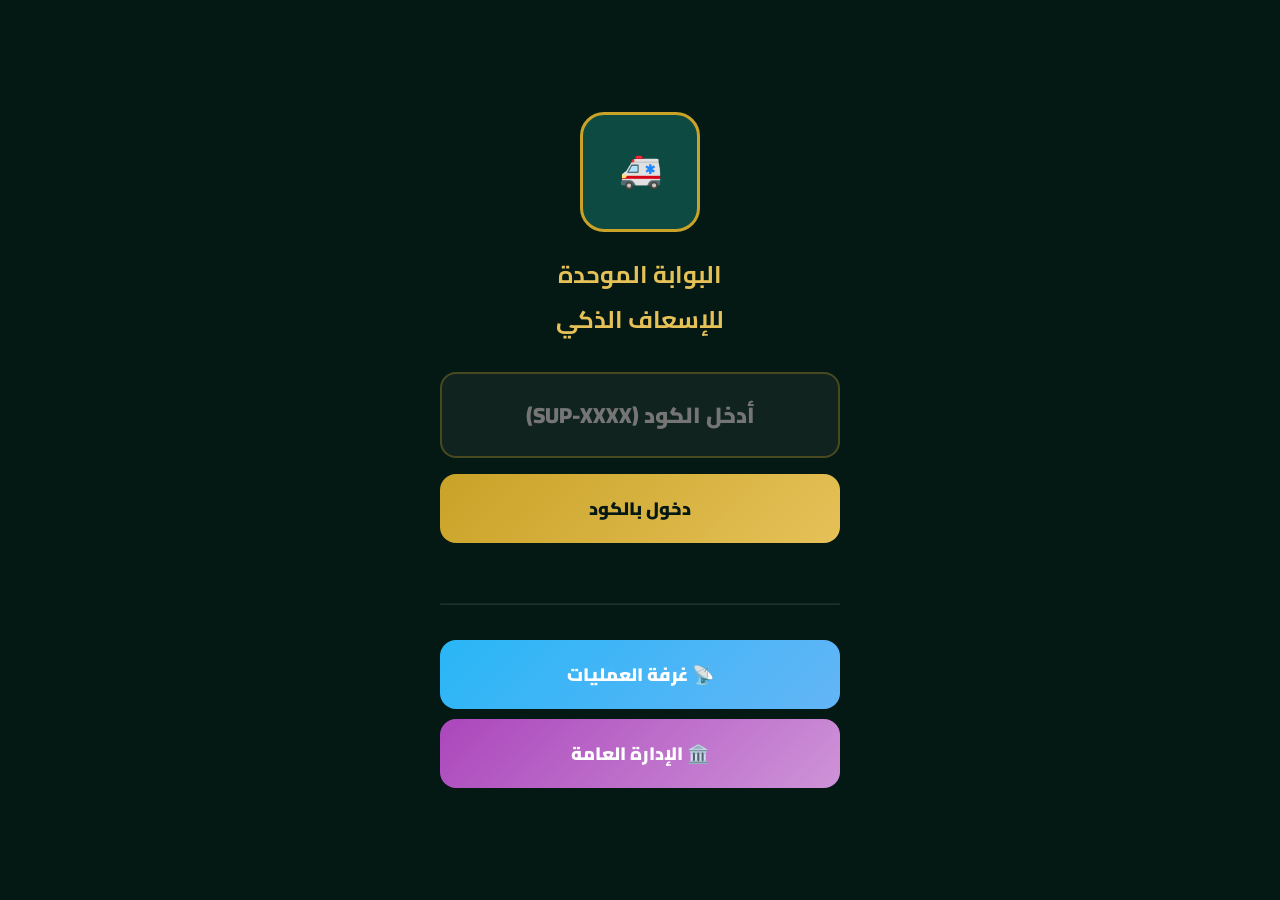
==== commit bc33bbef: "Update index.html" ====
--- a/index.html
+++ b/index.html
@@ -3,154 +3,95 @@
 <head>
 <meta charset="UTF-8">
 <meta name="viewport" content="width=device-width, initial-scale=1.0, maximum-scale=1.0, user-scalable=no, viewport-fit=cover">
-<meta name="apple-mobile-web-app-capable" content="yes">
-<meta name="mobile-web-app-capable" content="yes">
-<meta name="apple-mobile-web-app-status-bar-style" content="black-translucent">
 <meta name="theme-color" content="#041814">
-<meta name="apple-mobile-web-app-title" content="نظام الإسعاف">
-<link rel="apple-touch-icon" href="https://i.postimg.cc/q72nZ5HT/IMG-2018.jpg">
-<link rel="manifest" href="/manifest.json">
-<title>نظام الإسعاف الذكي — الإدارة العامة للإسعاف</title>
-<link rel="preconnect" href="https://fonts.googleapis.com">
-<link rel="preconnect" href="https://fonts.gstatic.com" crossorigin>
-<link href="https://fonts.googleapis.com/css2?family=Cairo:wght@400;600;700;900&family=Tajawal:wght@400;700;900&display=swap" rel="stylesheet">
+<link rel="manifest" href="manifest.json">
+<title>نظام الإسعاف الذكي — البوابة الموحدة</title>
+<link href="https://fonts.googleapis.com/css2?family=Cairo:wght@400;600;700;900&display=swap" rel="stylesheet">
 <style>
-* { margin:0; padding:0; box-sizing:border-box; -webkit-tap-highlight-color:transparent; font-family:'Cairo','Tajawal','Segoe UI',sans-serif; }
-:root { --gold:#c9a227; --gold-light:#e5c158; --gold-bright:#ffd966; --green:#0d4a42; --green-dark:#082b26; --green-deep:#041814; --emerald:#0a5a3a; --emerald-light:#69f0ae; --red:#e53935; --red-light:#ff5252; --amber:#fb8c00; --blue:#29b6f6; --purple:#ab47bc; --border:rgba(201,162,39,0.35); --safe-top:env(safe-area-inset-top, 0px); --safe-bottom:env(safe-area-inset-bottom, 0px); }
-html, body { background:var(--green-deep); color:#fff; font-weight:600; overflow-x:hidden; min-height:100vh; scroll-behavior:smooth; }
-body { display:flex; flex-direction:column; align-items:center; padding:calc(20px + var(--safe-top)) 16px calc(40px + var(--safe-bottom)); position:relative; }
-body::before { content:''; position:fixed; inset:0; z-index:-2; background:radial-gradient(circle at 15% 10%, rgba(201,162,39,0.18) 0%, transparent 45%), radial-gradient(circle at 85% 90%, rgba(10,90,58,0.6) 0%, transparent 50%), linear-gradient(180deg, #041814 0%, #082b26 50%, #041814 100%); }
-.stars { position:fixed; inset:0; z-index:-1; overflow:hidden; pointer-events:none; }
-.star { position:absolute; width:2px; height:2px; background:var(--gold-light); border-radius:50%; opacity:0.4; animation:twinkle 4s infinite; }
-@keyframes twinkle { 0%,100% { opacity:0.2; transform:scale(0.8); } 50% { opacity:0.9; transform:scale(1.4); } }
-#loadingScreen { position:fixed; inset:0; z-index:99999; background:linear-gradient(135deg, #041814, #0a5a3a, #082b26); display:flex; align-items:center; justify-content:center; flex-direction:column; gap:24px; transition:opacity 0.6s; }
-#loadingScreen.hide { opacity:0; pointer-events:none; }
-.loading-logo { width:140px; height:140px; object-fit:contain; border-radius:24px; background:linear-gradient(145deg, #0a5a3a, #064a2e); padding:12px; border:3px solid rgba(201,162,39,0.6); filter:drop-shadow(0 0 30px rgba(201,162,39,0.9)); animation:logoPulse 2s infinite; }
-@keyframes logoPulse { 0%,100% { transform:scale(1); } 50% { transform:scale(1.08); } }
-.loading-text { color:var(--gold-light); font-size:16px; font-weight:900; letter-spacing:3px; text-align:center; line-height:1.6; }
-.loading-text .big { font-size:22px; display:block; margin-bottom:6px; }
-.loading-bar { width:240px; height:4px; background:rgba(201,162,39,0.2); border-radius:4px; overflow:hidden; }
-.loading-bar::after { content:''; display:block; height:100%; width:40%; background:linear-gradient(90deg, var(--gold), var(--gold-light)); border-radius:4px; animation:loadMove 1.5s infinite; box-shadow:0 0 20px rgba(201,162,39,0.9); }
-@keyframes loadMove { 0% { transform:translateX(-100%); } 100% { transform:translateX(300%); } }
-.topbar { position:fixed; top:0; left:0; right:0; z-index:100; padding:calc(10px + var(--safe-top)) 16px 10px; background:linear-gradient(135deg, rgba(4,24,20,0.95), rgba(13,74,66,0.9)); backdrop-filter:blur(20px); border-bottom:1px solid rgba(201,162,39,0.25); display:flex; justify-content:space-between; align-items:center; gap:12px; }
-.clock { font-family:'Courier New', monospace; font-size:15px; font-weight:900; color:var(--gold-light); letter-spacing:2px; text-shadow:0 0 15px rgba(201,162,39,0.6); }
-.topbar-actions { display:flex; gap:8px; }
-.icon-btn { width:40px; height:40px; border-radius:12px; border:1px solid rgba(201,162,39,0.35); background:rgba(255,255,255,0.06); color:var(--gold-light); font-size:18px; display:flex; align-items:center; justify-content:center; cursor:pointer; transition:0.2s; }
-.icon-btn:active { transform:scale(0.92); background:rgba(201,162,39,0.25); }
-.wrap { width:100%; max-width:520px; display:flex; flex-direction:column; gap:18px; margin-top:60px; animation:fadeUp 0.8s cubic-bezier(.4,0,.2,1); }
-@keyframes fadeUp { from { opacity:0; transform:translateY(20px); } to { opacity:1; transform:translateY(0); } }
-.header { text-align:center; padding:24px 20px; background:linear-gradient(145deg, rgba(13,74,66,0.65), rgba(4,24,20,0.95)); border:2px solid var(--border); border-radius:24px; box-shadow:0 20px 60px rgba(0,0,0,0.6), 0 0 60px rgba(201,162,39,0.12); position:relative; overflow:hidden; }
-.header::before { content:''; position:absolute; top:0; left:0; right:0; height:3px; background:linear-gradient(90deg, transparent, var(--gold), var(--gold-bright), var(--gold), transparent); background-size:200% 100%; animation:shineLine 3s linear infinite; }
-@keyframes shineLine { 0% { background-position:-200% 0; } 100% { background-position:200% 0; } }
-.logo-wrap { position:relative; display:inline-block; margin-bottom:14px; }
-.logo-wrap::before { content:''; position:absolute; top:50%; left:50%; transform:translate(-50%, -50%); width:200px; height:200px; background:radial-gradient(circle, rgba(201,162,39,0.35) 0%, transparent 70%); border-radius:50%; animation:logoGlow 3s infinite; z-index:-1; }
-@keyframes logoGlow { 0%,100% { transform:translate(-50%,-50%) scale(1); opacity:0.5; } 50% { transform:translate(-50%,-50%) scale(1.2); opacity:1; } }
-.logo { width:130px; height:130px; object-fit:contain; border-radius:24px; background:linear-gradient(145deg, #0a5a3a, #064a2e); padding:10px; border:3px solid rgba(201,162,39,0.6); filter:drop-shadow(0 0 25px rgba(201,162,39,0.8)) drop-shadow(0 0 50px rgba(201,162,39,0.35)); animation:logoFloat 3s ease-in-out infinite; }
-@keyframes logoFloat { 0%,100% { transform:translateY(0); } 50% { transform:translateY(-6px); } }
-.title { font-size:24px; color:var(--gold-light); font-weight:900; margin-bottom:6px; letter-spacing:0.5px; text-shadow:0 0 20px rgba(201,162,39,0.5); }
-.subtitle { font-size:14px; color:rgba(255,255,255,0.9); font-weight:700; margin-bottom:4px; letter-spacing:1px; }
-.brand { font-size:12px; color:rgba(255,255,255,0.7); letter-spacing:1.5px; margin-top:8px; }
-.code-card { background:linear-gradient(145deg, rgba(13,74,66,0.7), rgba(4,24,20,0.95)); border:2px solid rgba(201,162,39,0.4); border-radius:22px; padding:24px 20px; box-shadow:0 15px 40px rgba(0,0,0,0.5), 0 0 40px rgba(201,162,39,0.1); position:relative; overflow:hidden; }
-.code-label { display:flex; align-items:center; justify-content:center; gap:8px; font-size:15px; color:var(--gold-light); font-weight:900; margin-bottom:16px; position:relative; z-index:1; }
-.code-input-wrap { position:relative; margin-bottom:14px; z-index:1; }
-.code-input { width:100%; padding:20px 50px 20px 16px; background:rgba(4,24,20,0.85); border:2px solid rgba(201,162,39,0.35); border-radius:16px; color:var(--gold-light); font-size:22px; font-weight:900; text-align:center; letter-spacing:3px; font-family:'Courier New', monospace; outline:none; transition:all 0.3s; }
-.code-input:focus { border-color:var(--gold); box-shadow:0 0 0 4px rgba(201,162,39,0.2), 0 0 30px rgba(201,162,39,0.3); background:rgba(4,24,20,0.95); }
-.code-input::placeholder { letter-spacing:2px; font-size:14px; opacity:0.4; text-transform:none; }
-.btn-enter { width:100%; padding:18px; background:linear-gradient(135deg, var(--gold), var(--gold-light)); color:var(--green-deep); border:none; border-radius:16px; font-family:inherit; font-size:17px; font-weight:900; cursor:pointer; transition:all 0.25s; box-shadow:0 10px 30px rgba(201,162,39,0.4); display:flex; align-items:center; justify-content:center; gap:10px; letter-spacing:0.5px; position:relative; z-index:1; }
-.btn-enter:active { transform:scale(0.98); }
-.btn-enter .spinner-sm { width:18px; height:18px; border:2px solid rgba(4,24,20,0.3); border-top-color:var(--green-deep); border-radius:50%; animation:spin 0.7s linear infinite; }
-@keyframes spin { to { transform:rotate(360deg); } }
-.msg-box { margin-top:14px; padding:12px 16px; border-radius:12px; font-size:13px; font-weight:700; display:none; align-items:center; gap:10px; line-height:1.5; position:relative; z-index:1; }
-.msg-box.show { display:flex; }
-.msg-box.error { background:rgba(229,57,53,0.15); border:1px solid rgba(229,57,53,0.5); color:#ff8a80; }
-.msg-box.success { background:rgba(67,160,71,0.15); border:1px solid rgba(67,160,71,0.5); color:#69f0ae; }
-.status { display:flex; align-items:center; justify-content:center; gap:8px; font-size:11px; color:rgba(255,255,255,0.6); padding:8px; }
-.status-dot { width:8px; height:8px; border-radius:50%; background:#69f0ae; box-shadow:0 0 10px #69f0ae; animation:dotPulse 2s infinite; }
-.status-dot.offline { background:#ff5252; box-shadow:0 0 10px #ff5252; }
-.status-dot.checking { background:#ffa726; box-shadow:0 0 10px #ffa726; animation:dotPulse 0.8s infinite; }
-@keyframes dotPulse { 0%,100% { opacity:1; transform:scale(1); } 50% { opacity:0.5; transform:scale(0.85); } }
-.special-access { background:linear-gradient(145deg, rgba(13,74,66,0.5), rgba(4,24,20,0.9)); border:2px solid rgba(201,162,39,0.25); border-radius:22px; padding:18px 16px; }
-.special-title { display:flex; align-items:center; justify-content:center; gap:8px; font-size:14px; color:var(--gold-light); font-weight:900; margin-bottom:14px; padding-bottom:10px; border-bottom:1px dashed rgba(201,162,39,0.25); }
-.special-buttons { display:grid; grid-template-columns:1fr 1fr; gap:10px; }
-.special-btn { background:linear-gradient(145deg, rgba(4,24,20,0.9), rgba(13,74,66,0.4)); border:2px solid rgba(201,162,39,0.3); border-radius:16px; padding:14px 10px; cursor:pointer; transition:0.3s; font-family:inherit; color:#fff; text-align:center; display:flex; flex-direction:column; align-items:center; gap:6px; position:relative; overflow:hidden; }
-.special-btn:active { transform:scale(0.96); }
-.special-icon { font-size:34px; line-height:1; filter:drop-shadow(0 0 12px rgba(201,162,39,0.6)); }
-.special-name { font-size:13px; color:var(--gold-light); font-weight:900; }
-.special-desc { font-size:9px; color:rgba(255,255,255,0.55); font-weight:600; letter-spacing:0.3px; }
-.pwd-modal-overlay { position:fixed; inset:0; z-index:2000; background:rgba(0,0,0,0.88); backdrop-filter:blur(10px); display:none; align-items:center; justify-content:center; padding:20px; }
-.pwd-modal-overlay.show { display:flex; animation:fadeIn 0.3s; }
-@keyframes fadeIn { from { opacity:0; } to { opacity:1; } }
-.pwd-modal { background:linear-gradient(145deg, var(--green), var(--green-dark)); border:2px solid var(--gold); border-radius:22px; padding:28px 22px; max-width:420px; width:100%; text-align:center; animation:modalIn 0.35s cubic-bezier(.4,0,.2,1); box-shadow:0 25px 70px rgba(0,0,0,0.8), 0 0 60px rgba(201,162,39,0.3); }
-@keyframes modalIn { from { transform:scale(0.85); opacity:0; } to { transform:scale(1); opacity:1; } }
-.pwd-modal-icon { font-size:64px; margin-bottom:14px; filter:drop-shadow(0 0 25px rgba(201,162,39,0.8)); }
-.pwd-modal-title { font-size:20px; color:var(--gold-light); font-weight:900; margin-bottom:8px; }
-.pwd-modal-desc { font-size:12px; color:rgba(255,255,255,0.7); margin-bottom:20px; }
-.pwd-modal-input { width:100%; padding:16px; text-align:center; background:rgba(4,24,20,0.85); border:2px solid rgba(201,162,39,0.4); border-radius:14px; color:var(--gold-light); font-size:18px; font-weight:900; letter-spacing:3px; font-family:'Courier New', monospace; outline:none; margin-bottom:14px; transition:0.3s; }
-.pwd-modal-input:focus { border-color:var(--gold); box-shadow:0 0 0 4px rgba(201,162,39,0.2); }
-.pwd-modal-actions { display:grid; grid-template-columns:1fr 2fr; gap:8px; }
-.pwd-btn { padding:13px 16px; border:none; border-radius:12px; font-family:inherit; font-size:14px; font-weight:900; cursor:pointer; transition:0.2s; display:flex; align-items:center; justify-content:center; gap:6px; }
-.pwd-btn.secondary { background:rgba(255,255,255,0.08); color:#fff; border:1px solid rgba(201,162,39,0.3); }
-.pwd-btn.primary { background:linear-gradient(135deg, var(--gold), var(--gold-light)); color:var(--green-deep); box-shadow:0 8px 20px rgba(201,162,39,0.4); }
-.pwd-btn:active { transform:scale(0.97); }
-.pwd-msg { margin-top:12px; font-size:12px; font-weight:700; min-height:18px; }
-.info-stats { display:grid; grid-template-columns:repeat(2, 1fr); gap:12px; margin-bottom:18px; }
-.stat-box { background:linear-gradient(145deg, rgba(4,24,20,0.9), rgba(13,74,66,0.4)); border:2px solid rgba(201,162,39,0.35); border-radius:16px; padding:18px 12px; text-align:center; position:relative; overflow:hidden; transition:0.3s; }
-.stat-icon { font-size:36px; line-height:1; margin-bottom:8px; filter:drop-shadow(0 0 12px rgba(201,162,39,0.6)); position:relative; z-index:1; }
-.stat-num { font-size:34px; font-weight:900; color:var(--gold-light); font-family:'Tajawal', sans-serif; line-height:1; text-shadow:0 0 20px rgba(201,162,39,0.6); position:relative; z-index:1; }
-.stat-lbl { font-size:11px; color:rgba(255,255,255,0.7); margin-top:6px; font-weight:700; letter-spacing:0.5px; position:relative; z-index:1; }
+* { margin:0; padding:0; box-sizing:border-box; font-family:'Cairo',sans-serif; -webkit-tap-highlight-color:transparent; }
+:root { --gold:#c9a227; --gold-light:#e5c158; --green:#0d4a42; --bg:#041814; --red:#e53935; }
+body { background:var(--bg); color:#fff; min-height:100vh; display:flex; flex-direction:column; }
+.hidden { display:none !important; }
+
+/* شاشة الدخول */
+#loginScreen { display:flex; flex-direction:column; align-items:center; justify-content:center; min-height:100vh; padding:20px; }
+.logo { width:120px; height:120px; border-radius:24px; border:3px solid var(--gold); margin-bottom:20px; object-fit:contain; background:var(--green); padding:5px; }
+h1 { color:var(--gold-light); font-size:24px; margin-bottom:30px; text-align:center; }
+.input-group { width:100%; max-width:400px; }
+input { width:100%; padding:20px; background:rgba(255,255,255,0.05); border:2px solid rgba(201,162,39,0.3); border-radius:16px; color:var(--gold-light); font-size:22px; text-align:center; font-weight:900; outline:none; margin-bottom:16px; }
+input:focus { border-color:var(--gold); box-shadow:0 0 15px rgba(201,162,39,0.3); }
+button { width:100%; padding:18px; border-radius:16px; border:none; font-size:18px; font-weight:900; cursor:pointer; transition:0.2s; }
+button:active { transform:scale(0.98); }
+.btn-gold { background:linear-gradient(135deg, var(--gold), var(--gold-light)); color:var(--bg); }
+.btn-ops { background:linear-gradient(135deg, #29b6f6, #64b5f6); color:#fff; margin-top:10px; }
+.btn-admin { background:linear-gradient(135deg, #ab47bc, #ce93d8); color:#fff; margin-top:10px; }
+.msg { text-align:center; margin-top:15px; font-weight:bold; font-size:14px; min-height:20px; }
+
+/* لوحة التحكم */
+#dashboard { display:flex; flex-direction:column; min-height:100vh; }
+.header { background:linear-gradient(135deg, var(--green), var(--bg)); padding:20px; border-bottom:2px solid var(--gold); display:flex; justify-content:space-between; align-items:center; }
+.header h2 { font-size:18px; color:var(--gold-light); }
+.btn-logout { width:auto; padding:8px 16px; background:var(--red); color:#fff; font-size:14px; border-radius:10px; }
+.content { padding:20px; flex:1; }
+.card { background:rgba(255,255,255,0.05); border:1px solid rgba(201,162,39,0.2); border-radius:16px; padding:20px; margin-bottom:15px; }
+.card h3 { color:var(--gold-light); margin-bottom:10px; font-size:16px; }
+.card p { font-size:13px; color:rgba(255,255,255,0.7); line-height:1.6; }
 </style>
 </head>
 <body>
-<div id="loadingScreen">
-  <img src="https://i.postimg.cc/q72nZ5HT/IMG-2018.jpg" alt="الشعار" class="loading-logo">
-  <div class="loading-text"><span class="big">نظام الإسعاف الذكي</span><span>جاري التحميل...</span></div>
-  <div class="loading-bar"></div>
+
+<!-- 1. شاشة الدخول -->
+<div id="loginScreen">
+  <img src="https://i.postimg.cc/q72nZ5HT/IMG-2018.jpg" class="logo" onerror="this.src='[data-uri]'">
+  <h1>البوابة الموحدة<br>للإسعاف الذكي</h1>
+  
+  <div class="input-group">
+    <input type="text" id="codeInput" placeholder="أدخل الكود (SUP-XXXX)">
+    <button class="btn-gold" onclick="loginWithCode()">دخول بالكود</button>
+    <div id="msgBox" class="msg"></div>
+    
+    <hr style="border-color:rgba(255,255,255,0.1); margin:25px 0;">
+    
+    <button class="btn-ops" onclick="loginSpecial('ops')">📡 غرفة العمليات</button>
+    <button class="btn-admin" onclick="loginSpecial('admin')">🏛️ الإدارة العامة</button>
+  </div>
 </div>
-<div class="topbar">
-  <div class="clock" id="liveClock">--:--:--</div>
-  <div class="topbar-actions"><button class="icon-btn" onclick="location.reload()">🔄</button></div>
-</div>
-<div class="wrap">
+
+<!-- 2. لوحة التحكم (تظهر بعد الدخول) -->
+<div id="dashboard" class="hidden">
   <div class="header">
-    <div class="logo-wrap"><img src="https://i.postimg.cc/q72nZ5HT/IMG-2018.jpg" alt="الشعار" class="logo"></div>
-    <h1 class="title">نظام الإسعاف الذكي</h1>
-    <div class="subtitle">هيئة الدفاع المدني والإسعاف</div>
-    <div class="brand">الإدارة العامة للإسعاف</div>
+    <h2 id="userGreeting">مرحباً...</h2>
+    <button class="btn-logout" onclick="logout()">خروج</button>
   </div>
-  <div class="code-card">
-    <label class="code-label"><span>🔑</span><span>أدخل كود الدخول</span></label>
-    <div class="code-input-wrap">
-      <input type="text" id="codeInput" class="code-input" placeholder="SUP-XXXX / OFF-XXXX / MCT-..." autocomplete="off" maxlength="30" oninput="this.value = this.value.toUpperCase()">
-      <span class="code-icon" style="position:absolute;top:50%;right:18px;transform:translateY(-50%);font-size:24px;pointer-events:none;opacity:0.7;">🔐</span>
+  <div class="content">
+    <div class="card">
+      <h3>✅ تم تسجيل الدخول بنجاح</h3>
+      <p id="userInfoText"></p>
     </div>
-    <button class="btn-enter" id="loginBtn" onclick="loginWithCode()"><span>✅</span><span>دخول النظام</span></button>
-    <div class="msg-box" id="msgBox"></div>
-  </div>
-  <div class="status"><span class="status-dot checking" id="statusDot"></span><span id="statusText">جارٍ الفحص...</span></div>
-  <div class="special-access">
-    <div class="special-title"><span>🔐</span><span>دخول خاص — يتطلب كلمة مرور</span></div>
-    <div class="special-buttons">
-      <button class="special-btn" onclick="openSpecialLogin('ops')"><span class="special-icon">📡</span><span class="special-name">غرفة العمليات</span><span class="special-desc">متابعة مباشرة</span></button>
-      <button class="special-btn" onclick="openSpecialLogin('admin')"><span class="special-icon">🏛️</span><span class="special-name">الإدارة العامة</span><span class="special-desc">مركز التحكم</span></button>
+    
+    <!-- محتوى لوحة المشرف -->
+    <div id="supervisorPanel" class="hidden">
+      <div class="card">
+        <h3>👨‍💼 لوحة المشرف الميداني</h3>
+        <p>مرحباً بك. هنا يمكنك تسجيل الإشكاليات ومتابعة مراكزك.</p>
+      </div>
     </div>
-  </div>
-  <div class="info-stats" id="infoStats" style="margin-top:20px;">
-    <div class="stat-box"><div class="stat-icon">📞</div><div class="stat-num">0</div><div class="stat-lbl">بلاغ</div></div>
-    <div class="stat-box"><div class="stat-icon">🚩</div><div class="stat-num">0</div><div class="stat-lbl">إشكالية</div></div>
-    <div class="stat-box"><div class="stat-icon">✅</div><div class="stat-num">0</div><div class="stat-lbl">محلولة</div></div>
-    <div class="stat-box"><div class="stat-icon">🏥</div><div class="stat-num">0</div><div class="stat-lbl">مركز</div></div>
+
+    <!-- محتوى لوحة الإدارة -->
+    <div id="adminPanel" class="hidden">
+      <div class="card">
+        <h3>🏛️ لوحة الإدارة العامة</h3>
+        <p>مرحباً بك. هنا يمكنك إدارة المستخدمين والأكواد.</p>
+      </div>
+    </div>
   </div>
 </div>
 
 <script>
 const FIREBASE_PROJECT = "ambulance-supervisor";
 const FIRESTORE_URL = `https://firestore.googleapis.com/v1/projects/${FIREBASE_PROJECT}/databases/(default)/documents`;
-const DEFAULT_SPECIAL_PASSWORDS = { "ops": { page: "ops.html", name: "غرفة العمليات", icon: "📡" }, "admin": { page: "admin.html", name: "الإدارة العامة", icon: "🏛️" } };
-let SPECIAL_PASSWORDS = JSON.parse(JSON.stringify(DEFAULT_SPECIAL_PASSWORDS));
 
-function updateClock() { const el = document.getElementById("liveClock"); if (el) el.textContent = new Date().toLocaleTimeString('en-GB'); }
-setInterval(updateClock, 1000); updateClock();
-
+// دالة قراءة البيانات من Firebase
 function fromFS(v) {
   if (!v) return null;
   if ("stringValue" in v) return v.stringValue;
@@ -160,111 +101,88 @@
   if ("mapValue" in v) { const o = {}; for (const k in v.mapValue.fields || {}) o[k] = fromFS(v.mapValue.fields[k]); return o; }
   return null;
 }
-function docToObj(doc) { const obj = {}; if (!doc.fields) return obj; for (const k in doc.fields) obj[k] = fromFS(doc.fields[k]); obj._id = doc.name.split("/").pop(); return obj; }
-function esc(s) { if (!s) return ""; return String(s).replace(/&/g,"&amp;").replace(/</g,"&lt;").replace(/>/g,"&gt;").replace(/"/g,"&quot;").replace(/'/g,"&#039;"); }
-function showMsg(text, type = "error") { const box = document.getElementById("msgBox"); if (!box) return; box.className = "msg-box show " + type; box.innerHTML = `<span>${type === "error" ? "⚠️" : "✅"}</span><span>${esc(text)}</span>`; }
-function clearMsg() { const box = document.getElementById("msgBox"); if (box) { box.className = "msg-box"; box.innerHTML = ""; } }
+function docToObj(doc) { const obj = {}; if (!doc.fields) return obj; for (const k in doc.fields) obj[k] = fromFS(doc.fields[k]); return obj; }
 
-function detectCodeType(code) {
-  const c = code.toUpperCase().trim();
-  if (/^ADM[-_][A-Z0-9]+/.test(c) || c.startsWith("ADMIN")) return { type: "admin", page: "admin.html" };
-  if (/^OPS[-_][A-Z0-9]+/.test(c)) return { type: "ops", page: "ops.html" };
-  if (/^OFF[-_][A-Z0-9]+/.test(c) || c.startsWith("OFF")) return { type: "officer", page: "officer.html" };
-  if (/^SUP[-_][A-Z0-9]+/.test(c) || c.startsWith("SUP")) return { type: "supervisor", page: "app.html" };
-  if (/-CEN[-_][A-Z0-9]+/.test(c)) return { type: "center", page: "center.html" };
-  return { type: "unknown", page: "" };
+// دالة عرض الرسائل
+function showMsg(text, color = "#ff5252") {
+  document.getElementById("msgBox").innerHTML = `<span style="color:${color}">${text}</span>`;
 }
 
+// 1. الدخول بالكود (للمشرفين والضباط والمراكز)
 async function loginWithCode() {
-  const rawCode = document.getElementById("codeInput").value.trim();
-  const btn = document.getElementById("loginBtn");
-  clearMsg();
-  if (!rawCode) { showMsg("الرجاء إدخال كود الدخول"); return; }
-  btn.disabled = true; btn.innerHTML = `<span style="width:18px;height:18px;border:2px solid #041814;border-top-color:transparent;border-radius:50%;animation:spin 0.7s linear infinite;display:inline-block;"></span><span>جاري التحقق...</span>`;
+  const code = document.getElementById("codeInput").value.trim().toUpperCase();
+  if (!code) return showMsg("أدخل الكود أولاً");
+  
+  showMsg("جاري التحقق...", "#e5c158");
   
   try {
-    const filterStr = JSON.stringify({"fieldFilter":{"field":{"fieldPath":"code"},"op":"EQUAL","value":{"stringValue":rawCode}}});
+    const filterStr = JSON.stringify({"fieldFilter":{"field":{"fieldPath":"code"},"op":"EQUAL","value":{"stringValue":code}}});
     const res = await fetch(`${FIRESTORE_URL}/access_codes?pageSize=1&where=${encodeURIComponent(filterStr)}`, { cache: "no-store" });
-    let found = null;
-    if (res.ok) { const data = await res.json(); if (data.documents && data.documents.length > 0) found = docToObj(data.documents[0]); }
-
-    if (!found) { showMsg("كود غير صالح"); btn.disabled = false; btn.innerHTML = `<span>✅</span><span>دخول النظام</span>`; return; }
-    if (found.active === false) { showMsg("هذا الكود معطّل"); btn.disabled = false; btn.innerHTML = `<span>✅</span><span>دخول النظام</span>`; return; }
-
-    let targetPage = ""; let userInfo = { code: found.code, id: found._id };
-    const cType = (found.type || "").toLowerCase(); const det = detectCodeType(found.code);
-
-    if (cType === "admin" || det.type === "admin") { targetPage = "admin.html"; userInfo.type = "admin"; userInfo.name = found.name || found.supervisor || "الإدارة"; }
-    else if (cType === "ops" || det.type === "ops") { targetPage = "ops.html"; userInfo.type = "ops"; userInfo.name = found.name || "العمليات"; }
-    else if (cType === "officer" || det.type === "officer") { targetPage = "officer.html"; userInfo.type = "officer"; userInfo.name = found.name || "ضابط"; userInfo.centerName = found.center || ""; }
-    else if (cType === "center" || det.type === "center") { targetPage = "center.html"; userInfo.type = "center"; userInfo.name = found.centerName || found.supervisor || "مركز"; userInfo.centerName = found.centerName || ""; }
-    else if (cType === "supervisor" || det.type === "supervisor") { targetPage = "app.html"; userInfo.type = "supervisor"; userInfo.name = found.supervisor || found.name || "مشرف"; }
-    else { targetPage = "app.html"; userInfo.type = "supervisor"; userInfo.name = "مستخدم"; }
-
-    const sessionData = JSON.stringify(userInfo);
-    localStorage.setItem("amb_user", sessionData);
-    localStorage.setItem("amb_login_time", Date.now().toString());
-    localStorage.setItem("amb_auto_login", "true");
-    sessionStorage.setItem("amb_user", sessionData);
-    if (userInfo.type === "admin") { localStorage.setItem("admin_session", "true"); localStorage.setItem("admin_user", sessionData); }
-    if (userInfo.type === "ops") { localStorage.setItem("ops_session", "true"); localStorage.setItem("ops_user", sessionData); }
-
-    showMsg(`✅ مرحباً ${userInfo.name}`, "success");
-    const params = new URLSearchParams({ auto: "1", code: userInfo.code, name: userInfo.name, role: userInfo.type, t: Date.now() });
-    setTimeout(() => { location.href = targetPage + "?" + params.toString(); }, 700);
-  } catch(e) { showMsg("تعذّر الاتصال"); btn.disabled = false; btn.innerHTML = `<span>✅</span><span>دخول النظام</span>`; }
+    
+    const data = await res.json();
+    if (!data.documents || data.documents.length === 0) {
+      return showMsg("الكود غير صحيح أو غير موجود");
+    }
+    
+    const user = docToObj(data.documents[0]);
+    if (user.active === false) return showMsg("هذا الكود معطل");
+    
+    // حفظ الجلسة
+    localStorage.setItem("amb_user", JSON.stringify(user));
+    sessionStorage.setItem("amb_user", JSON.stringify(user));
+    
+    // عرض اللوحة
+    showDashboard(user);
+    
+  } catch (e) {
+    showMsg("خطأ في الاتصال بالشبكة");
+  }
 }
 
-let _currentSpecialType = null;
-function openSpecialLogin(type) {
-  _currentSpecialType = type; const info = SPECIAL_PASSWORDS[type];
-  const modal = document.createElement("div"); modal.id = "pwdModalDynamic"; modal.className = "pwd-modal-overlay show";
-  modal.innerHTML = `<div class="pwd-modal"><div class="pwd-modal-icon">${info.icon}</div><div class="pwd-modal-title">${info.name}</div><div class="pwd-modal-desc">هذا القسم يتطلب كلمة مرور</div><input type="password" id="specialPwdInput" class="pwd-modal-input" placeholder="أدخل كلمة المرور" onkeydown="if(event.key==='Enter')submitSpecialPassword()"><div class="pwd-msg" id="specialPwdMsg"></div><div class="pwd-modal-actions" style="margin-top:14px;"><button class="pwd-btn secondary" onclick="closeSpecialLogin()">إلغاء</button><button class="pwd-btn primary" onclick="submitSpecialPassword()">🔓 دخول</button></div></div>`;
-  modal.onclick = (e) => { if (e.target === modal) closeSpecialLogin(); };
-  document.body.appendChild(modal); setTimeout(() => document.getElementById("specialPwdInput").focus(), 200);
-}
-function closeSpecialLogin() { const m = document.getElementById("pwdModalDynamic"); if (m) m.remove(); _currentSpecialType = null; }
-
-async function submitSpecialPassword() {
-  const info = SPECIAL_PASSWORDS[_currentSpecialType]; if (!info) return;
-  const pwd = document.getElementById("specialPwdInput").value.trim(); const msg = document.getElementById("specialPwdMsg");
-  if (!pwd) { msg.innerHTML = '⚠️ أدخل كلمة المرور'; return; }
-  msg.innerHTML = '⏳ جاري التحقق...';
-  let isValid = false;
-  try {
-    const res = await fetch(`${FIRESTORE_URL}/settings?pageSize=1`, { cache: "no-store" });
-    if (res.ok) {
-      const data = await res.json(); const docs = data.documents || [];
-      if (docs.length > 0 && docs[0].fields && docs[0].fields.passwords) {
-        const p = docs[0].fields.passwords.mapValue.fields || {}; const pwdField = p[_currentSpecialType];
-        if (pwdField) { const arr = pwdField.arrayValue?.values || []; for (const v of arr) if (v.stringValue === pwd) isValid = true; }
-      }
-    }
-  } catch(e) {}
-  if (!isValid) { const def = { ops: "ops2025", admin: "supervisor2025" }; if (pwd === def[_currentSpecialType]) isValid = true; }
-  if (!isValid) { msg.innerHTML = '❌ كلمة المرور خاطئة'; return; }
+// 2. الدخول الخاص (لإدارة والعمليات)
+async function loginSpecial(type) {
+  const pwd = prompt(type === 'admin' ? 'أدخل كلمة مرور الإدارة:' : 'أدخل كلمة مرور العمليات:');
+  if (!pwd) return;
   
-  msg.innerHTML = '✅ جاري الدخول...';
-  const userInfo = { code: "special_" + _currentSpecialType, type: _currentSpecialType, name: info.name };
-  const sessionData = JSON.stringify(userInfo);
-  localStorage.setItem("amb_user", sessionData); localStorage.setItem("amb_auto_login", "true");
-  if (_currentSpecialType === "admin") { localStorage.setItem("admin_session", "true"); localStorage.setItem("admin_user", sessionData); }
-  if (_currentSpecialType === "ops") { localStorage.setItem("ops_session", "true"); localStorage.setItem("ops_user", sessionData); }
-  
-  setTimeout(() => { location.href = info.page + "?auto=1&role=" + _currentSpecialType + "&name=" + encodeURIComponent(info.name) + "&t=" + Date.now(); }, 700);
+  if (type === 'admin' && (pwd === 'supervisor2025' || pwd === 'admin2025' || pwd === '123456')) {
+    const user = { name: "الإدارة العامة", role: "admin", type: "admin" };
+    localStorage.setItem("amb_user", JSON.stringify(user));
+    sessionStorage.setItem("amb_user", JSON.stringify(user));
+    showDashboard(user);
+  } 
+  else if (type === 'ops' && pwd === 'ops2025') {
+    const user = { name: "غرفة العمليات", role: "ops", type: "ops" };
+    localStorage.setItem("amb_user", JSON.stringify(user));
+    sessionStorage.setItem("amb_user", JSON.stringify(user));
+    showDashboard(user);
+  } 
+  else {
+    alert("كلمة المرور خاطئة!");
+  }
 }
 
-async function checkConnection() {
-  const dot = document.getElementById("statusDot"), text = document.getElementById("statusText");
-  try { const res = await fetch(`${FIRESTORE_URL}/settings?pageSize=1`, { cache: "no-store" }); if (res.ok) { dot.className = "status-dot"; text.textContent = "متصل"; } else throw 0; }
-  catch(e) { dot.className = "status-dot offline"; text.textContent = "غير متصل"; }
+// 3. عرض اللوحة
+function showDashboard(user) {
+  document.getElementById("loginScreen").classList.add("hidden");
+  document.getElementById("dashboard").classList.remove("hidden");
+  
+  document.getElementById("userGreeting").innerText = "مرحباً، " + (user.name || user.supervisor || "مستخدم");
+  document.getElementById("userInfoText").innerText = "نوع الحساب: " + (user.type || user.role) + " | الكود: " + (user.code || "—");
+  
+  // إظهار اللوحة المناسبة
+  if (user.type === "admin" || user.role === "admin") {
+    document.getElementById("adminPanel").classList.remove("hidden");
+  } else {
+    document.getElementById("supervisorPanel").classList.remove("hidden");
+  }
 }
 
-window.onload = () => {
-  setTimeout(() => { const ls = document.getElementById("loadingScreen"); if (ls) { ls.classList.add("hide"); setTimeout(() => ls.remove(), 700); } }, 1000);
-  checkConnection(); setInterval(checkConnection, 30000);
-  document.getElementById("codeInput").addEventListener("keypress", e => { if (e.key === "Enter") loginWithCode(); });
-};
+// 4. الخروج
+function logout() {
+  localStorage.removeItem("amb_user");
+  sessionStorage.removeItem("amb_user");
+  location.reload();
+}
 </script>
 </body>
 </html>
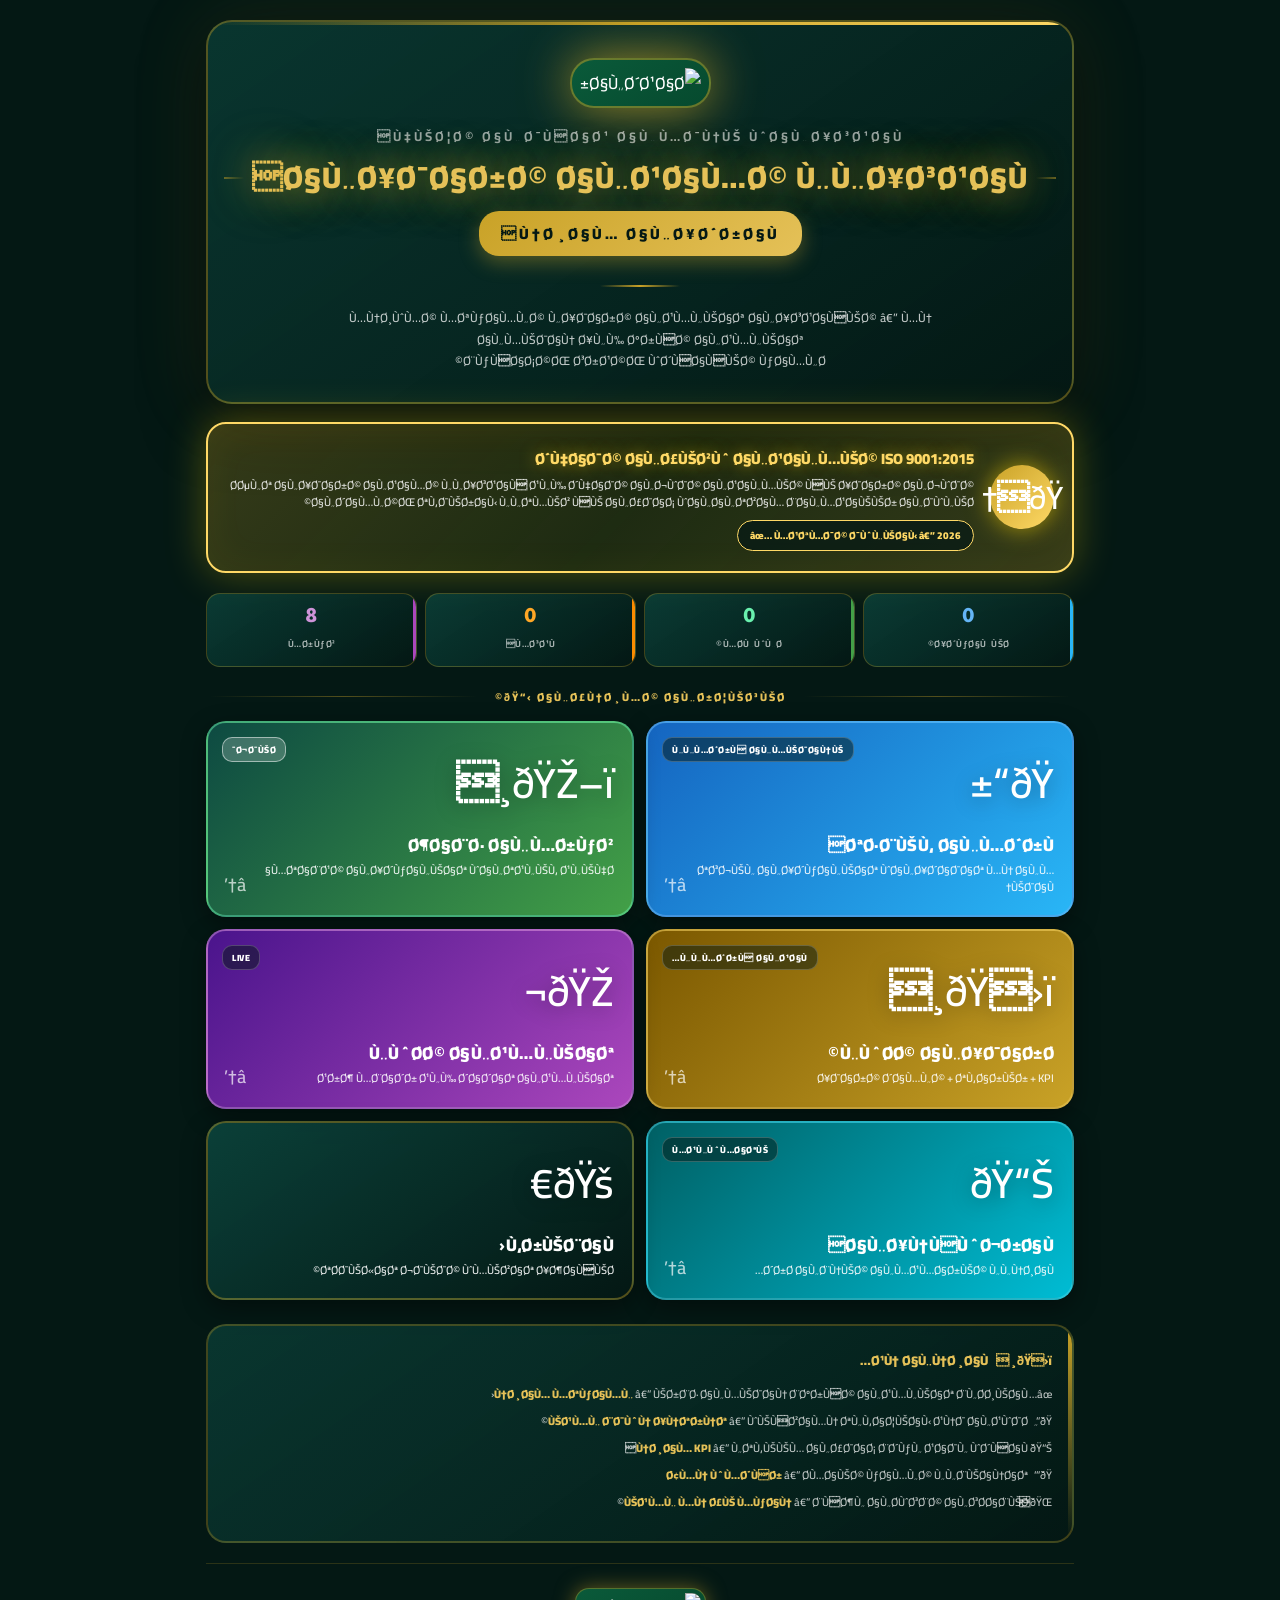
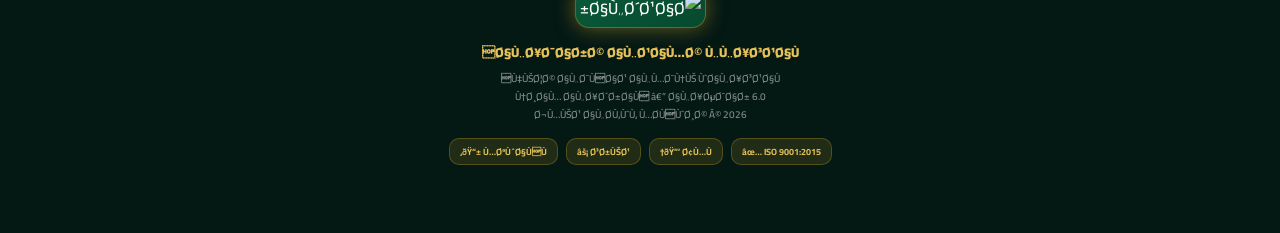
==== commit 972bba3e: "Update fmt.Println message from 'Hello' to 'Goodbye'" ====
--- a/index.html
+++ b/index.html
@@ -1,188 +1,888 @@
+
 <!DOCTYPE html>
 <html lang="ar" dir="rtl">
 <head>
 <meta charset="UTF-8">
-<meta name="viewport" content="width=device-width, initial-scale=1.0, maximum-scale=1.0, user-scalable=no, viewport-fit=cover">
+<meta name="viewport" content="width=device-width, initial-scale=1.0, maximum-scale=1.0, user-scalable=no">
+<meta name="apple-mobile-web-app-capable" content="yes">
+<meta name="mobile-web-app-capable" content="yes">
 <meta name="theme-color" content="#041814">
-<link rel="manifest" href="manifest.json">
-<title>نظام الإسعاف الذكي — البوابة الموحدة</title>
-<link href="https://fonts.googleapis.com/css2?family=Cairo:wght@400;600;700;900&display=swap" rel="stylesheet">
+<meta name="apple-mobile-web-app-title" content="Ù†Ø¸Ø§Ù… Ø§Ù„Ø¥Ø´Ø±Ø§Ù">
+<link rel="apple-touch-icon" href="https://i.postimg.cc/q72nZ5HT/IMG-2018.jpg">
+<title>Ù†Ø¸Ø§Ù… Ø§Ù„Ø¥Ø´Ø±Ø§Ù â€” Ø§Ù„Ø¥Ø¯Ø§Ø±Ø© Ø§Ù„Ø¹Ø§Ù…Ø© Ù„Ù„Ø¥Ø³Ø¹Ø§Ù</title>
+<link href="https://fonts.googleapis.com/css2?family=Cairo:wght@400;600;700;900&family=Tajawal:wght@400;700;900&display=swap" rel="stylesheet">
 <style>
-* { margin:0; padding:0; box-sizing:border-box; font-family:'Cairo',sans-serif; -webkit-tap-highlight-color:transparent; }
-:root { --gold:#c9a227; --gold-light:#e5c158; --green:#0d4a42; --bg:#041814; --red:#e53935; }
-body { background:var(--bg); color:#fff; min-height:100vh; display:flex; flex-direction:column; }
-.hidden { display:none !important; }
-
-/* شاشة الدخول */
-#loginScreen { display:flex; flex-direction:column; align-items:center; justify-content:center; min-height:100vh; padding:20px; }
-.logo { width:120px; height:120px; border-radius:24px; border:3px solid var(--gold); margin-bottom:20px; object-fit:contain; background:var(--green); padding:5px; }
-h1 { color:var(--gold-light); font-size:24px; margin-bottom:30px; text-align:center; }
-.input-group { width:100%; max-width:400px; }
-input { width:100%; padding:20px; background:rgba(255,255,255,0.05); border:2px solid rgba(201,162,39,0.3); border-radius:16px; color:var(--gold-light); font-size:22px; text-align:center; font-weight:900; outline:none; margin-bottom:16px; }
-input:focus { border-color:var(--gold); box-shadow:0 0 15px rgba(201,162,39,0.3); }
-button { width:100%; padding:18px; border-radius:16px; border:none; font-size:18px; font-weight:900; cursor:pointer; transition:0.2s; }
-button:active { transform:scale(0.98); }
-.btn-gold { background:linear-gradient(135deg, var(--gold), var(--gold-light)); color:var(--bg); }
-.btn-ops { background:linear-gradient(135deg, #29b6f6, #64b5f6); color:#fff; margin-top:10px; }
-.btn-admin { background:linear-gradient(135deg, #ab47bc, #ce93d8); color:#fff; margin-top:10px; }
-.msg { text-align:center; margin-top:15px; font-weight:bold; font-size:14px; min-height:20px; }
-
-/* لوحة التحكم */
-#dashboard { display:flex; flex-direction:column; min-height:100vh; }
-.header { background:linear-gradient(135deg, var(--green), var(--bg)); padding:20px; border-bottom:2px solid var(--gold); display:flex; justify-content:space-between; align-items:center; }
-.header h2 { font-size:18px; color:var(--gold-light); }
-.btn-logout { width:auto; padding:8px 16px; background:var(--red); color:#fff; font-size:14px; border-radius:10px; }
-.content { padding:20px; flex:1; }
-.card { background:rgba(255,255,255,0.05); border:1px solid rgba(201,162,39,0.2); border-radius:16px; padding:20px; margin-bottom:15px; }
-.card h3 { color:var(--gold-light); margin-bottom:10px; font-size:16px; }
-.card p { font-size:13px; color:rgba(255,255,255,0.7); line-height:1.6; }
+  * { margin:0; padding:0; box-sizing:border-box; font-family:'Cairo','Tajawal',sans-serif; -webkit-tap-highlight-color:transparent; }
+  :root {
+    --gold:#c9a227; --gold-light:#e5c158; --gold-bright:#ffd966;
+    --teal:#0d4a42; --teal-dark:#082b26; --teal-deep:#041814;
+    --red:#e53935; --green:#43a047; --blue:#29b6f6;
+    --purple:#ab47bc; --cyan:#00bcd4; --amber:#fb8c00;
+  }
+  html, body {
+    min-height:100vh; overflow-x:hidden;
+    background:#041814; color:#fff;
+    font-weight:600; position:relative;
+  }
+  body::before {
+    content:''; position:fixed; inset:0; z-index:-2;
+    background:
+      radial-gradient(circle at 15% 10%, rgba(201,162,39,0.18) 0%, transparent 40%),
+      radial-gradient(circle at 85% 90%, rgba(13,74,66,0.5) 0%, transparent 50%),
+      radial-gradient(circle at 50% 50%, rgba(8,43,38,0.7) 0%, transparent 70%),
+      linear-gradient(180deg, #041814 0%, #082b26 50%, #041814 100%);
+  }
+  body::after {
+    content:''; position:fixed; inset:0; z-index:-1;
+    background-image:
+      linear-gradient(rgba(201,162,39,0.04) 1px, transparent 1px),
+      linear-gradient(90deg, rgba(201,162,39,0.04) 1px, transparent 1px);
+    background-size:60px 60px;
+    animation:gridMove 30s linear infinite;
+  }
+  @keyframes gridMove { from { background-position:0 0; } to { background-position:60px 60px; } }
+
+  .stars { position:fixed; inset:0; z-index:-1; pointer-events:none; overflow:hidden; }
+  .star {
+    position:absolute; width:2px; height:2px;
+    background:var(--gold-light); border-radius:50%;
+    animation:twinkle 4s infinite;
+  }
+  @keyframes twinkle { 0%,100%{opacity:0.2;transform:scale(0.8);} 50%{opacity:0.9;transform:scale(1.4);} }
+
+  .container {
+    max-width:900px; margin:0 auto;
+    padding:20px 16px 60px;
+    position:relative;
+  }
+
+  /* â•â•â•â•â•â•â•â•â•â•â• Ø§Ù„ØªØ±ÙˆÙŠØ³Ø© â•â•â•â•â•â•â•â•â•â•â• */
+  .hero {
+    text-align:center;
+    padding:36px 20px 30px;
+    background:linear-gradient(145deg, rgba(13,74,66,0.6), rgba(4,24,20,0.9));
+    border:2px solid rgba(201,162,39,0.4);
+    border-radius:26px;
+    margin-bottom:18px;
+    position:relative;
+    overflow:hidden;
+    box-shadow:0 20px 60px rgba(0,0,0,0.5), 0 0 80px rgba(201,162,39,0.12);
+  }
+  .hero::before {
+    content:''; position:absolute; top:0; left:0; right:0; height:3px;
+    background:linear-gradient(90deg, transparent, var(--gold), var(--gold-bright), var(--gold), transparent);
+    background-size:200% 100%;
+    animation:shineLine 3s linear infinite;
+  }
+  @keyframes shineLine { 0%{background-position:-200% 0;} 100%{background-position:200% 0;} }
+
+  .hero-logo-wrap {
+    position:relative; display:inline-block;
+    margin-bottom:16px;
+  }
+  .hero-logo-wrap::before {
+    content:''; position:absolute; top:50%; left:50%;
+    transform:translate(-50%,-50%);
+    width:200px; height:200px;
+    background:radial-gradient(circle, rgba(201,162,39,0.45) 0%, transparent 70%);
+    border-radius:50%;
+    animation:logoGlow 3s infinite;
+    z-index:-1;
+  }
+  @keyframes logoGlow {
+    0%,100% { transform:translate(-50%,-50%) scale(1); opacity:0.6; }
+    50% { transform:translate(-50%,-50%) scale(1.15); opacity:1; }
+  }
+  .hero-logo {
+    width:110px; height:110px; object-fit:contain;
+    border-radius:24px;
+    background:linear-gradient(145deg, #0a5a3a, #064a2e);
+    padding:8px;
+    border:2px solid rgba(201,162,39,0.5);
+    filter:drop-shadow(0 0 25px rgba(201,162,39,0.8));
+    animation:logoFloat 3s ease-in-out infinite;
+  }
+  @keyframes logoFloat {
+    0%,100% { transform:translateY(0); }
+    50% { transform:translateY(-6px); }
+  }
+
+  /* Ø§Ù„Ø£Ø¨: Ù‡ÙŠØ¦Ø© Ø§Ù„Ø¯ÙØ§Ø¹ Ø§Ù„Ù…Ø¯Ù†ÙŠ */
+  .hero-parent {
+    font-size:13px;
+    color:rgba(255,255,255,0.65);
+    font-weight:700;
+    letter-spacing:3px;
+    margin-bottom:10px;
+    text-transform:uppercase;
+    opacity:0.9;
+  }
+
+  /* Ø§Ù„Ø¥Ø¯Ø§Ø±Ø©: Ø¨Ø®Ø· ÙƒØ¨ÙŠØ± ÙˆØ¹Ø±ÙŠØ¶ */
+  .hero-admin {
+    font-size:30px;
+    color:var(--gold-light);
+    font-weight:900;
+    margin-bottom:14px;
+    letter-spacing:1px;
+    line-height:1.3;
+    text-shadow:0 0 35px rgba(201,162,39,0.7), 0 0 60px rgba(201,162,39,0.4);
+    position:relative;
+    display:inline-block;
+    animation:heroAdminPulse 3s infinite;
+  }
+  @keyframes heroAdminPulse {
+    0%,100% { text-shadow:0 0 35px rgba(201,162,39,0.7), 0 0 60px rgba(201,162,39,0.4); }
+    50% { text-shadow:0 0 45px rgba(201,162,39,0.9), 0 0 80px rgba(201,162,39,0.6); }
+  }
+  .hero-admin::before,
+  .hero-admin::after {
+    content:'';
+    position:absolute;
+    top:50%;
+    width:20px;
+    height:1px;
+    background:linear-gradient(90deg, transparent, var(--gold));
+  }
+  .hero-admin::before { right:-28px; transform:translateY(-50%); }
+  .hero-admin::after { left:-28px; transform:translateY(-50%) scaleX(-1); }
+
+  /* Ù†Ø¸Ø§Ù… Ø§Ù„Ø¥Ø´Ø±Ø§Ù */
+  .hero-system {
+    display:inline-block;
+    font-size:15px;
+    color:var(--teal-deep);
+    font-weight:900;
+    letter-spacing:3px;
+    padding:8px 22px;
+    background:linear-gradient(135deg, var(--gold), var(--gold-light));
+    border-radius:20px;
+    margin-bottom:20px;
+    box-shadow:0 6px 20px rgba(201,162,39,0.4);
+    text-transform:uppercase;
+    position:relative;
+    overflow:hidden;
+  }
+  .hero-system::after {
+    content:'';
+    position:absolute;
+    top:0; left:-100%;
+    width:100%; height:100%;
+    background:linear-gradient(90deg, transparent, rgba(255,255,255,0.4), transparent);
+    border-radius:20px;
+    animation:systemShine 3s infinite;
+  }
+  @keyframes systemShine { 0%{left:-100%;} 100%{left:100%;} }
+
+  .hero-divider {
+    width:80px; height:2px;
+    background:linear-gradient(90deg, transparent, var(--gold), transparent);
+    margin:0 auto 20px;
+  }
+  .hero-desc {
+    font-size:12px; color:rgba(255,255,255,0.75);
+    line-height:1.8;
+    max-width:600px;
+    margin:0 auto;
+  }
+
+  /* â•â•â•â•â•â•â•â•â•â•â• Ø´Ù‡Ø§Ø¯Ø© ISO â•â•â•â•â•â•â•â•â•â•â• */
+  .iso-banner {
+    background:linear-gradient(135deg, rgba(201,162,39,0.25), rgba(255,215,0,0.1), rgba(201,162,39,0.25));
+    border:2px solid var(--gold-bright);
+    border-radius:20px;
+    padding:20px 18px;
+    margin-bottom:20px;
+    position:relative;
+    overflow:hidden;
+    box-shadow:0 0 40px rgba(255,215,0,0.3), inset 0 0 40px rgba(255,215,0,0.05);
+    animation:isoPulse 3s infinite;
+  }
+  @keyframes isoPulse {
+    0%,100% { box-shadow:0 0 40px rgba(255,215,0,0.3), inset 0 0 40px rgba(255,215,0,0.05); }
+    50% { box-shadow:0 0 60px rgba(255,215,0,0.5), inset 0 0 60px rgba(255,215,0,0.1); }
+  }
+  .iso-banner::before {
+    content:''; position:absolute; inset:0;
+    background:linear-gradient(90deg, transparent, rgba(255,215,0,0.15), transparent);
+    transform:translateX(-100%);
+    animation:isoShine 4s infinite;
+  }
+  @keyframes isoShine { 0%{transform:translateX(-100%);} 100%{transform:translateX(100%);} }
+
+  .iso-content {
+    display:flex; align-items:center; gap:16px;
+    position:relative; z-index:1;
+    flex-wrap:wrap;
+  }
+  .iso-icon {
+    width:64px; height:64px; border-radius:50%;
+    background:linear-gradient(135deg, var(--gold), var(--gold-bright));
+    display:flex; align-items:center; justify-content:center;
+    font-size:32px; flex-shrink:0;
+    box-shadow:0 0 25px rgba(255,215,0,0.6);
+    animation:isoIconPulse 2s infinite;
+  }
+  @keyframes isoIconPulse {
+    0%,100% { transform:scale(1); }
+    50% { transform:scale(1.08); }
+  }
+  .iso-text { flex:1; min-width:200px; }
+  .iso-title {
+    font-size:15px; font-weight:900;
+    color:var(--gold-bright);
+    margin-bottom:4px;
+    text-shadow:0 0 15px rgba(255,215,0,0.5);
+  }
+  .iso-sub {
+    font-size:11px; color:rgba(255,255,255,0.85);
+    line-height:1.6;
+    font-weight:600;
+  }
+  .iso-badge {
+    display:inline-flex; align-items:center; gap:5px;
+    background:rgba(4,24,20,0.7);
+    border:1px solid var(--gold-bright);
+    padding:5px 12px; border-radius:20px;
+    font-size:10px; font-weight:900;
+    color:var(--gold-bright);
+    margin-top:8px;
+  }
+
+  /* â•â•â•â•â•â•â•â•â•â•â• Ø§Ù„Ø¥Ø­ØµØ§Ø¦ÙŠØ§Øª â•â•â•â•â•â•â•â•â•â•â• */
+  .live-stats {
+    display:grid;
+    grid-template-columns:repeat(4, 1fr);
+    gap:8px;
+    margin-bottom:20px;
+  }
+  .live-stat {
+    background:linear-gradient(145deg, rgba(13,74,66,0.7), rgba(4,24,20,0.9));
+    border:1px solid rgba(201,162,39,0.3);
+    border-radius:14px;
+    padding:14px 8px;
+    text-align:center;
+    transition:0.3s;
+    position:relative;
+    overflow:hidden;
+  }
+  .live-stat::before {
+    content:''; position:absolute; top:0; right:0;
+    width:3px; height:100%;
+    background:var(--gold);
+  }
+  .live-stat.s1::before { background:var(--blue); }
+  .live-stat.s2::before { background:var(--green); }
+  .live-stat.s3::before { background:var(--amber); }
+  .live-stat.s4::before { background:var(--purple); }
+  .live-stat .ls-num {
+    font-size:22px; font-weight:900;
+    color:var(--gold-light);
+    font-family:'Tajawal';
+    line-height:1;
+    margin-bottom:5px;
+    transition:0.3s;
+  }
+  .live-stat.s1 .ls-num { color:#64b5f6; }
+  .live-stat.s2 .ls-num { color:#69f0ae; }
+  .live-stat.s3 .ls-num { color:#ffa726; }
+  .live-stat.s4 .ls-num { color:#ce93d8; }
+  .live-stat .ls-lbl {
+    font-size:9px; color:rgba(255,255,255,0.65);
+    font-weight:700;
+    letter-spacing:0.5px;
+  }
+
+  /* â•â•â•â•â•â•â•â•â•â•â• Ø¹Ù†ÙˆØ§Ù† Ù‚Ø³Ù… â•â•â•â•â•â•â•â•â•â•â• */
+  .section-label {
+    display:flex; align-items:center; gap:10px;
+    margin-bottom:14px;
+    padding:0 4px;
+  }
+  .section-label .sl-line {
+    flex:1; height:1px;
+    background:linear-gradient(90deg, transparent, rgba(201,162,39,0.4), transparent);
+  }
+  .section-label .sl-text {
+    font-size:11px; font-weight:900;
+    color:var(--gold-light);
+    letter-spacing:2px;
+    padding:0 8px;
+  }
+
+  /* â•â•â•â•â•â•â•â•â•â•â• Ø¨Ø·Ø§Ù‚Ø§Øª Ø§Ù„Ø£Ù‚Ø³Ø§Ù… â•â•â•â•â•â•â•â•â•â•â• */
+  .sections-grid {
+    display:grid;
+    grid-template-columns:1fr 1fr;
+    gap:12px;
+    margin-bottom:24px;
+  }
+  @media (max-width:520px) {
+    .sections-grid { grid-template-columns:1fr; }
+  }
+
+  .section-card {
+    display:flex; flex-direction:column;
+    padding:20px 18px;
+    border-radius:20px;
+    text-decoration:none;
+    color:#fff;
+    position:relative;
+    overflow:hidden;
+    transition:all 0.35s cubic-bezier(0.34, 1.56, 0.64, 1);
+    border:2px solid;
+    min-height:160px;
+    box-shadow:0 8px 25px rgba(0,0,0,0.4);
+    cursor:pointer;
+  }
+  .section-card::before {
+    content:''; position:absolute;
+    top:-50%; right:-50%;
+    width:150%; height:150%;
+    background:radial-gradient(circle, rgba(255,255,255,0.15) 0%, transparent 50%);
+    opacity:0;
+    transition:opacity 0.4s;
+    pointer-events:none;
+  }
+  .section-card:active { transform:scale(0.97); }
+  .section-card:hover {
+    transform:translateY(-5px);
+    box-shadow:0 20px 50px rgba(0,0,0,0.5);
+  }
+  .section-card:hover::before { opacity:1; }
+
+  .section-card .sc-icon {
+    font-size:42px;
+    margin-bottom:12px;
+    filter:drop-shadow(0 4px 10px rgba(0,0,0,0.3));
+    transition:transform 0.35s;
+    display:inline-block;
+  }
+  .section-card:hover .sc-icon { transform:scale(1.15) rotate(-5deg); }
+
+  .section-card .sc-title {
+    font-size:17px; font-weight:900;
+    margin-bottom:6px;
+    letter-spacing:0.3px;
+    line-height:1.3;
+  }
+  .section-card .sc-desc {
+    font-size:11px;
+    opacity:0.9;
+    line-height:1.5;
+    font-weight:600;
+  }
+  .section-card .sc-arrow {
+    position:absolute; bottom:14px; left:16px;
+    font-size:18px; opacity:0.7;
+    transition:transform 0.3s;
+  }
+  .section-card:hover .sc-arrow { transform:translateX(-5px); }
+
+  .section-card.card-app {
+    background:linear-gradient(135deg, #1565c0, #29b6f6);
+    border-color:rgba(100,181,246,0.6);
+  }
+  .section-card.card-officer {
+    background:linear-gradient(135deg, #0d4a42, #43a047);
+    border-color:rgba(105,240,174,0.5);
+  }
+  .section-card.card-admin {
+    background:linear-gradient(135deg, #7b5800, #c9a227);
+    border-color:rgba(229,193,88,0.6);
+  }
+  .section-card.card-ops {
+    background:linear-gradient(135deg, #4a148c, #ab47bc);
+    border-color:rgba(206,147,216,0.5);
+  }
+  .section-card.card-info {
+    background:linear-gradient(135deg, #006064, #00bcd4);
+    border-color:rgba(77,208,225,0.5);
+  }
+  .section-card.card-more {
+    background:linear-gradient(145deg, rgba(13,74,66,0.8), rgba(4,24,20,0.95));
+    border-color:rgba(201,162,39,0.4);
+  }
+
+  .sc-badge {
+    position:absolute; top:14px; left:14px;
+    padding:3px 9px; border-radius:10px;
+    font-size:9px; font-weight:900;
+    letter-spacing:0.5px;
+    background:rgba(4,24,20,0.5);
+    border:1px solid rgba(255,255,255,0.2);
+    color:#fff;
+  }
+  .sc-badge.pulse {
+    animation:badgePulse 2s infinite;
+    background:rgba(255,255,255,0.2);
+    border-color:rgba(255,255,255,0.5);
+  }
+  @keyframes badgePulse {
+    0%,100% { transform:scale(1); }
+    50% { transform:scale(1.08); }
+  }
+
+  /* â•â•â•â•â•â•â•â•â•â•â• Ù…Ø¹Ù„ÙˆÙ…Ø§Øª Ø§Ù„Ø¥Ø¯Ø§Ø±Ø© â•â•â•â•â•â•â•â•â•â•â• */
+  .info-footer {
+    background:linear-gradient(145deg, rgba(13,74,66,0.6), rgba(4,24,20,0.9));
+    border:2px solid rgba(201,162,39,0.3);
+    border-radius:20px;
+    padding:22px 20px;
+    margin-bottom:20px;
+    position:relative;
+    overflow:hidden;
+  }
+  .info-footer::before {
+    content:''; position:absolute; top:0; right:0;
+    width:4px; height:100%;
+    background:linear-gradient(180deg, var(--gold), transparent);
+  }
+  .info-footer .if-title {
+    font-size:13px; font-weight:900;
+    color:var(--gold-light);
+    margin-bottom:12px;
+    display:flex; align-items:center; gap:8px;
+  }
+  .info-footer .if-content {
+    font-size:11px;
+    color:rgba(255,255,255,0.75);
+    line-height:1.9;
+    font-weight:600;
+  }
+  .info-footer .if-content .if-item {
+    display:flex; align-items:flex-start; gap:8px;
+    margin-bottom:6px;
+  }
+  .info-footer .if-content .if-item b {
+    color:var(--gold-light);
+    font-weight:900;
+  }
+  .info-footer .if-content .if-icon {
+    flex-shrink:0;
+    width:16px;
+    text-align:center;
+  }
+
+  /* â•â•â•â•â•â•â•â•â•â•â• Ø§Ù„ØªØ°ÙŠÙŠÙ„ â•â•â•â•â•â•â•â•â•â•â• */
+  .footer {
+    text-align:center;
+    padding:24px 20px 8px;
+    border-top:1px solid rgba(201,162,39,0.2);
+  }
+  .footer .f-logo {
+    width:56px; height:56px; object-fit:contain;
+    background:linear-gradient(145deg, #0a5a3a, #064a2e);
+    padding:4px; border-radius:14px;
+    border:1px solid rgba(201,162,39,0.4);
+    margin-bottom:12px;
+    filter:drop-shadow(0 0 10px rgba(201,162,39,0.5));
+  }
+  .footer .f-title {
+    font-size:13px; color:var(--gold-light);
+    font-weight:900; margin-bottom:6px;
+  }
+  .footer .f-sub {
+    font-size:10px; color:rgba(255,255,255,0.5);
+    line-height:1.8;
+    font-weight:600;
+  }
+  .footer .f-badges {
+    display:flex; justify-content:center; gap:8px;
+    margin-top:14px; flex-wrap:wrap;
+  }
+  .footer .f-badge {
+    font-size:9px; padding:4px 10px;
+    border-radius:10px;
+    background:rgba(201,162,39,0.15);
+    border:1px solid rgba(201,162,39,0.3);
+    color:var(--gold-light);
+    font-weight:700;
+  }
+
+  /* â•â•â•â•â•â•â•â•â•â•â• Ø´Ø§Ø´Ø© Ø§Ù„ØªØ±Ø­ÙŠØ¨ â•â•â•â•â•â•â•â•â•â•â• */
+  .splash {
+    position:fixed; inset:0; z-index:9999;
+    background:linear-gradient(135deg, #041814, #0d4a42, #082b26);
+    display:flex; align-items:center; justify-content:center;
+    flex-direction:column; gap:24px;
+    transition:opacity 0.6s;
+  }
+  .splash.hide { opacity:0; pointer-events:none; }
+  .splash-logo {
+    width:130px; height:130px; object-fit:contain;
+    filter:drop-shadow(0 0 40px rgba(201,162,39,1));
+    animation:logoFloat 2s infinite;
+    border-radius:24px;
+    background:linear-gradient(145deg, #0a5a3a, #064a2e);
+    padding:10px;
+    border:3px solid rgba(201,162,39,0.6);
+  }
+  .splash-title {
+    color:var(--gold-light); font-size:20px;
+    font-weight:900; letter-spacing:3px;
+    text-align:center;
+  }
+  .splash-bar {
+    width:240px; height:3px;
+    background:rgba(201,162,39,0.2);
+    border-radius:3px; overflow:hidden;
+  }
+  .splash-bar::after {
+    content:''; display:block; height:100%; width:40%;
+    background:linear-gradient(90deg, var(--gold), var(--gold-light));
+    border-radius:3px;
+    animation:loadMove 1.5s infinite;
+    box-shadow:0 0 15px rgba(201,162,39,0.9);
+  }
+  @keyframes loadMove { 0%{transform:translateX(-100%);} 100%{transform:translateX(300%);} }
+
+  /* â•â•â•â•â•â•â•â•â•â•â• ØªØ£Ø«ÙŠØ±Ø§Øª Ø¯Ø®ÙˆÙ„ â•â•â•â•â•â•â•â•â•â•â• */
+  .fade-in {
+    animation:fadeInUp 0.6s ease-out backwards;
+  }
+  @keyframes fadeInUp {
+    from { opacity:0; transform:translateY(20px); }
+    to { opacity:1; transform:translateY(0); }
+  }
+  .fade-in.delay-1 { animation-delay:0.1s; }
+  .fade-in.delay-2 { animation-delay:0.2s; }
+  .fade-in.delay-3 { animation-delay:0.3s; }
+  .fade-in.delay-4 { animation-delay:0.4s; }
+  .fade-in.delay-5 { animation-delay:0.5s; }
+
+  @media (max-width:480px) {
+    .container { padding:14px 12px 40px; }
+    .hero { padding:28px 16px 24px; }
+    .hero-parent { font-size:11px; letter-spacing:2px; }
+    .hero-admin { font-size:22px; }
+    .hero-admin::before,
+    .hero-admin::after { display:none; }
+    .hero-system { font-size:12px; padding:6px 18px; letter-spacing:2px; }
+    .hero-logo { width:90px; height:90px; }
+    .hero-desc { font-size:11px; }
+    .iso-content { gap:12px; }
+    .iso-icon { width:52px; height:52px; font-size:26px; }
+    .iso-title { font-size:13px; }
+    .iso-sub { font-size:10px; }
+    .live-stat { padding:12px 6px; }
+    .live-stat .ls-num { font-size:18px; }
+    .live-stat .ls-lbl { font-size:8px; }
+    .section-card { padding:18px 16px; min-height:140px; }
+    .section-card .sc-icon { font-size:36px; }
+    .section-card .sc-title { font-size:15px; }
+    .section-card .sc-desc { font-size:10px; }
+  }
+
+  @media (max-width:360px) {
+    .live-stats { grid-template-columns:repeat(2, 1fr); }
+  }
 </style>
 </head>
 <body>
 
-<!-- 1. شاشة الدخول -->
-<div id="loginScreen">
-  <img src="https://i.postimg.cc/q72nZ5HT/IMG-2018.jpg" class="logo" onerror="this.src='[data-uri]'">
-  <h1>البوابة الموحدة<br>للإسعاف الذكي</h1>
-  
-  <div class="input-group">
-    <input type="text" id="codeInput" placeholder="أدخل الكود (SUP-XXXX)">
-    <button class="btn-gold" onclick="loginWithCode()">دخول بالكود</button>
-    <div id="msgBox" class="msg"></div>
-    
-    <hr style="border-color:rgba(255,255,255,0.1); margin:25px 0;">
-    
-    <button class="btn-ops" onclick="loginSpecial('ops')">📡 غرفة العمليات</button>
-    <button class="btn-admin" onclick="loginSpecial('admin')">🏛️ الإدارة العامة</button>
+<!-- Ø´Ø§Ø´Ø© Ø§Ù„ØªØ±Ø­ÙŠØ¨ -->
+<div class="splash" id="splash">
+  <img src="https://i.postimg.cc/q72nZ5HT/IMG-2018.jpg" alt="Ø§Ù„Ø´Ø¹Ø§Ø±" class="splash-logo">
+  <div class="splash-title">Ù†Ø¸Ø§Ù… Ø§Ù„Ø¥Ø´Ø±Ø§Ù</div>
+  <div class="splash-bar"></div>
+</div>
+
+<!-- Ø§Ù„Ù†Ø¬ÙˆÙ… -->
+<div class="stars" id="stars"></div>
+
+<div class="container">
+
+  <!-- â•â•â•â•â•â•â•â•â•â•â• Ø§Ù„ØªØ±ÙˆÙŠØ³Ø© â•â•â•â•â•â•â•â•â•â•â• -->
+  <div class="hero fade-in">
+    <div class="hero-logo-wrap">
+      <img src="https://i.postimg.cc/q72nZ5HT/IMG-2018.jpg" alt="Ø§Ù„Ø´Ø¹Ø§Ø±" class="hero-logo">
+    </div>
+    <h2 class="hero-parent">Ù‡ÙŠØ¦Ø© Ø§Ù„Ø¯ÙØ§Ø¹ Ø§Ù„Ù…Ø¯Ù†ÙŠ ÙˆØ§Ù„Ø¥Ø³Ø¹Ø§Ù</h2>
+    <h1 class="hero-admin">Ø§Ù„Ø¥Ø¯Ø§Ø±Ø© Ø§Ù„Ø¹Ø§Ù…Ø© Ù„Ù„Ø¥Ø³Ø¹Ø§Ù</h1>
+    <div class="hero-system">Ù†Ø¸Ø§Ù… Ø§Ù„Ø¥Ø´Ø±Ø§Ù</div>
+    <div class="hero-divider"></div>
+    <div class="hero-desc">
+      Ù…Ù†Ø¸ÙˆÙ…Ø© Ù…ØªÙƒØ§Ù…Ù„Ø© Ù„Ø¥Ø¯Ø§Ø±Ø© Ø§Ù„Ø¹Ù…Ù„ÙŠØ§Øª Ø§Ù„Ø¥Ø³Ø¹Ø§ÙÙŠØ© â€” Ù…Ù† Ø§Ù„Ù…ÙŠØ¯Ø§Ù† Ø¥Ù„Ù‰ ØºØ±ÙØ© Ø§Ù„Ø¹Ù…Ù„ÙŠØ§Øª<br>
+      Ø¨ÙƒÙØ§Ø¡Ø©ØŒ Ø³Ø±Ø¹Ø©ØŒ ÙˆØ´ÙØ§ÙÙŠØ© ÙƒØ§Ù…Ù„Ø©
+    </div>
   </div>
+
+  <!-- â•â•â•â•â•â•â•â•â•â•â• Ø´Ù‡Ø§Ø¯Ø© ISO â•â•â•â•â•â•â•â•â•â•â• -->
+  <div class="iso-banner fade-in delay-1">
+    <div class="iso-content">
+      <div class="iso-icon">ðŸ†</div>
+      <div class="iso-text">
+        <div class="iso-title">Ø´Ù‡Ø§Ø¯Ø© Ø§Ù„Ø£ÙŠØ²Ùˆ Ø§Ù„Ø¹Ø§Ù„Ù…ÙŠØ© ISO 9001:2015</div>
+        <div class="iso-sub">
+          Ø­ØµÙ„Øª Ø§Ù„Ø¥Ø¯Ø§Ø±Ø© Ø§Ù„Ø¹Ø§Ù…Ø© Ù„Ù„Ø¥Ø³Ø¹Ø§Ù Ø¹Ù„Ù‰ Ø´Ù‡Ø§Ø¯Ø© Ø§Ù„Ø¬ÙˆØ¯Ø© Ø§Ù„Ø¹Ø§Ù„Ù…ÙŠØ© ÙÙŠ Ø¥Ø¯Ø§Ø±Ø© Ø§Ù„Ø¬ÙˆØ¯Ø© Ø§Ù„Ø´Ø§Ù…Ù„Ø©ØŒ
+          ØªÙ‚Ø¯ÙŠØ±Ø§Ù‹ Ù„Ù„ØªÙ…ÙŠØ² ÙÙŠ Ø§Ù„Ø£Ø¯Ø§Ø¡ ÙˆØ§Ù„Ø§Ù„ØªØ²Ø§Ù… Ø¨Ø§Ù„Ù…Ø¹Ø§ÙŠÙŠØ± Ø§Ù„Ø¯ÙˆÙ„ÙŠØ©
+        </div>
+        <div class="iso-badge">âœ… Ù…Ø¹ØªÙ…Ø¯Ø© Ø¯ÙˆÙ„ÙŠØ§Ù‹ â€” 2026</div>
+      </div>
+    </div>
+  </div>
+
+  <!-- â•â•â•â•â•â•â•â•â•â•â• Ø´Ø±ÙŠØ· Ø§Ù„Ø¥Ø­ØµØ§Ø¦ÙŠØ§Øª â•â•â•â•â•â•â•â•â•â•â• -->
+  <div class="live-stats fade-in delay-2">
+    <div class="live-stat s1">
+      <div class="ls-num" id="statIssues">â€”</div>
+      <div class="ls-lbl">Ø¥Ø´ÙƒØ§Ù„ÙŠØ©</div>
+    </div>
+    <div class="live-stat s2">
+      <div class="ls-num" id="statResolved">â€”</div>
+      <div class="ls-lbl">Ù…Ø­Ù„ÙˆÙ„Ø©</div>
+    </div>
+    <div class="live-stat s3">
+      <div class="ls-num" id="statParams">â€”</div>
+      <div class="ls-lbl">Ù…Ø³Ø¹Ù</div>
+    </div>
+    <div class="live-stat s4">
+      <div class="ls-num" id="statCenters">â€”</div>
+      <div class="ls-lbl">Ù…Ø±ÙƒØ²</div>
+    </div>
+  </div>
+
+  <!-- â•â•â•â•â•â•â•â•â•â•â• Ø¹Ù†ÙˆØ§Ù†: Ø§Ù„Ø£Ù†Ø¸Ù…Ø© â•â•â•â•â•â•â•â•â•â•â• -->
+  <div class="section-label fade-in delay-2">
+    <div class="sl-line"></div>
+    <div class="sl-text">ðŸ“‹ Ø§Ù„Ø£Ù†Ø¸Ù…Ø© Ø§Ù„Ø±Ø¦ÙŠØ³ÙŠØ©</div>
+    <div class="sl-line"></div>
+  </div>
+
+  <!-- â•â•â•â•â•â•â•â•â•â•â• Ø¨Ø·Ø§Ù‚Ø§Øª Ø§Ù„Ø£Ù†Ø¸Ù…Ø© â•â•â•â•â•â•â•â•â•â•â• -->
+  <div class="sections-grid">
+
+    <a href="app.html" class="section-card card-app fade-in delay-3">
+      <span class="sc-badge">Ù„Ù„Ù…Ø´Ø±Ù Ø§Ù„Ù…ÙŠØ¯Ø§Ù†ÙŠ</span>
+      <div class="sc-icon">ðŸ“±</div>
+      <div class="sc-title">ØªØ·Ø¨ÙŠÙ‚ Ø§Ù„Ù…Ø´Ø±Ù</div>
+      <div class="sc-desc">ØªØ³Ø¬ÙŠÙ„ Ø§Ù„Ø¥Ø´ÙƒØ§Ù„ÙŠØ§Øª ÙˆØ§Ù„Ø¥Ø´Ø§Ø¯Ø§Øª Ù…Ù† Ø§Ù„Ù…ÙŠØ¯Ø§Ù†</div>
+      <div class="sc-arrow">â†’</div>
+    </a>
+
+    <a href="officer.html" class="section-card card-officer fade-in delay-3">
+      <span class="sc-badge pulse">Ø¬Ø¯ÙŠØ¯</span>
+      <div class="sc-icon">ðŸŽ–ï¸</div>
+      <div class="sc-title">Ø¶Ø§Ø¨Ø· Ø§Ù„Ù…Ø±ÙƒØ²</div>
+      <div class="sc-desc">Ù…ØªØ§Ø¨Ø¹Ø© Ø§Ù„Ø¥Ø´ÙƒØ§Ù„ÙŠØ§Øª ÙˆØ§Ù„ØªØ¹Ù„ÙŠÙ‚ Ø¹Ù„ÙŠÙ‡Ø§</div>
+      <div class="sc-arrow">â†’</div>
+    </a>
+
+    <a href="admin.html" class="section-card card-admin fade-in delay-4">
+      <span class="sc-badge">Ù„Ù„Ù…Ø´Ø±Ù Ø§Ù„Ø¹Ø§Ù…</span>
+      <div class="sc-icon">ðŸ›ï¸</div>
+      <div class="sc-title">Ù„ÙˆØ­Ø© Ø§Ù„Ø¥Ø¯Ø§Ø±Ø©</div>
+      <div class="sc-desc">Ø¥Ø¯Ø§Ø±Ø© Ø´Ø§Ù…Ù„Ø© + ØªÙ‚Ø§Ø±ÙŠØ± + KPI</div>
+      <div class="sc-arrow">â†’</div>
+    </a>
+
+    <a href="ops.html" class="section-card card-ops fade-in delay-4">
+      <span class="sc-badge">LIVE</span>
+      <div class="sc-icon">ðŸŽ¬</div>
+      <div class="sc-title">Ù„ÙˆØ­Ø© Ø§Ù„Ø¹Ù…Ù„ÙŠØ§Øª</div>
+      <div class="sc-desc">Ø¹Ø±Ø¶ Ù…Ø¨Ø§Ø´Ø± Ø¹Ù„Ù‰ Ø´Ø§Ø´Ø§Øª Ø§Ù„Ø¹Ù…Ù„ÙŠØ§Øª</div>
+      <div class="sc-arrow">â†’</div>
+    </a>
+
+    <a href="infographic.html" class="section-card card-info fade-in delay-5">
+      <span class="sc-badge">Ù…Ø¹Ù„ÙˆÙ…Ø§ØªÙŠ</span>
+      <div class="sc-icon">ðŸ“Š</div>
+      <div class="sc-title">Ø§Ù„Ø¥Ù†ÙÙˆØ¬Ø±Ø§Ù</div>
+      <div class="sc-desc">Ø´Ø±Ø­ Ø§Ù„Ø¨Ù†ÙŠØ© Ø§Ù„Ù…Ø¹Ù…Ø§Ø±ÙŠØ© Ù„Ù„Ù†Ø¸Ø§Ù…</div>
+      <div class="sc-arrow">â†’</div>
+    </a>
+
+    <div class="section-card card-more fade-in delay-5">
+      <div class="sc-icon">ðŸš€</div>
+      <div class="sc-title">Ù‚Ø±ÙŠØ¨Ø§Ù‹</div>
+      <div class="sc-desc">ØªØ­Ø¯ÙŠØ«Ø§Øª Ø¬Ø¯ÙŠØ¯Ø© ÙˆÙ…ÙŠØ²Ø§Øª Ø¥Ø¶Ø§ÙÙŠØ©</div>
+    </div>
+
+  </div>
+
+  <!-- â•â•â•â•â•â•â•â•â•â•â• Ù…Ø¹Ù„ÙˆÙ…Ø§Øª Ø§Ù„Ù†Ø¸Ø§Ù… â•â•â•â•â•â•â•â•â•â•â• -->
+  <div class="info-footer fade-in delay-5">
+    <div class="if-title">
+      <span>ðŸ›ï¸</span>
+      <span>Ø¹Ù† Ø§Ù„Ù†Ø¸Ø§Ù…</span>
+    </div>
+    <div class="if-content">
+      <div class="if-item">
+        <span class="if-icon">âœ…</span>
+        <span><b>Ù†Ø¸Ø§Ù… Ù…ØªÙƒØ§Ù…Ù„</b> â€” ÙŠØ±Ø¨Ø· Ø§Ù„Ù…ÙŠØ¯Ø§Ù† Ø¨ØºØ±ÙØ© Ø§Ù„Ø¹Ù…Ù„ÙŠØ§Øª Ø¨Ù„Ø­Ø¸ÙŠØ§Ù‹</span>
+      </div>
+      <div class="if-item">
+        <span class="if-icon">ðŸ”„</span>
+        <span><b>ÙŠØ¹Ù…Ù„ Ø¨Ø¯ÙˆÙ† Ø¥Ù†ØªØ±Ù†Øª</b> â€” ÙˆÙŠÙØ²Ø§Ù…Ù† ØªÙ„Ù‚Ø§Ø¦ÙŠØ§Ù‹ Ø¹Ù†Ø¯ Ø§Ù„Ø¹ÙˆØ¯Ø©</span>
+      </div>
+      <div class="if-item">
+        <span class="if-icon">ðŸ“Š</span>
+        <span><b>Ù†Ø¸Ø§Ù… KPI</b> â€” Ù„ØªÙ‚ÙŠÙŠÙ… Ø§Ù„Ø£Ø¯Ø§Ø¡ Ø¨Ø´ÙƒÙ„ Ø¹Ø§Ø¯Ù„ ÙˆØ´ÙØ§Ù</span>
+      </div>
+      <div class="if-item">
+        <span class="if-icon">ðŸ”’</span>
+        <span><b>Ø¢Ù…Ù† ÙˆÙ…Ø´ÙØ±</b> â€” Ø­Ù…Ø§ÙŠØ© ÙƒØ§Ù…Ù„Ø© Ù„Ù„Ø¨ÙŠØ§Ù†Ø§Øª</span>
+      </div>
+      <div class="if-item">
+        <span class="if-icon">ðŸŒ</span>
+        <span><b>ÙŠØ¹Ù…Ù„ Ù…Ù† Ø£ÙŠ Ù…ÙƒØ§Ù†</b> â€” Ø¨ÙØ¶Ù„ Ø§Ù„Ø­ÙˆØ³Ø¨Ø© Ø§Ù„Ø³Ø­Ø§Ø¨ÙŠØ©</span>
+      </div>
+    </div>
+  </div>
+
+  <!-- â•â•â•â•â•â•â•â•â•â•â• Ø§Ù„ØªØ°ÙŠÙŠÙ„ â•â•â•â•â•â•â•â•â•â•â• -->
+  <div class="footer">
+    <img src="https://i.postimg.cc/q72nZ5HT/IMG-2018.jpg" alt="Ø§Ù„Ø´Ø¹Ø§Ø±" class="f-logo">
+    <div class="f-title">Ø§Ù„Ø¥Ø¯Ø§Ø±Ø© Ø§Ù„Ø¹Ø§Ù…Ø© Ù„Ù„Ø¥Ø³Ø¹Ø§Ù</div>
+    <div class="f-sub">
+      Ù‡ÙŠØ¦Ø© Ø§Ù„Ø¯ÙØ§Ø¹ Ø§Ù„Ù…Ø¯Ù†ÙŠ ÙˆØ§Ù„Ø¥Ø³Ø¹Ø§Ù<br>
+      Ù†Ø¸Ø§Ù… Ø§Ù„Ø¥Ø´Ø±Ø§Ù â€” Ø§Ù„Ø¥ØµØ¯Ø§Ø± 6.0<br>
+      Ø¬Ù…ÙŠØ¹ Ø§Ù„Ø­Ù‚ÙˆÙ‚ Ù…Ø­ÙÙˆØ¸Ø© Â© 2026
+    </div>
+    <div class="f-badges">
+      <span class="f-badge">âœ… ISO 9001:2015</span>
+      <span class="f-badge">ðŸ”’ Ø¢Ù…Ù†</span>
+      <span class="f-badge">âš¡ Ø³Ø±ÙŠØ¹</span>
+      <span class="f-badge">ðŸ“± Ù…ØªÙˆØ§ÙÙ‚</span>
+    </div>
+  </div>
+
 </div>
 
-<!-- 2. لوحة التحكم (تظهر بعد الدخول) -->
-<div id="dashboard" class="hidden">
-  <div class="header">
-    <h2 id="userGreeting">مرحباً...</h2>
-    <button class="btn-logout" onclick="logout()">خروج</button>
-  </div>
-  <div class="content">
-    <div class="card">
-      <h3>✅ تم تسجيل الدخول بنجاح</h3>
-      <p id="userInfoText"></p>
-    </div>
-    
-    <!-- محتوى لوحة المشرف -->
-    <div id="supervisorPanel" class="hidden">
-      <div class="card">
-        <h3>👨‍💼 لوحة المشرف الميداني</h3>
-        <p>مرحباً بك. هنا يمكنك تسجيل الإشكاليات ومتابعة مراكزك.</p>
-      </div>
-    </div>
-
-    <!-- محتوى لوحة الإدارة -->
-    <div id="adminPanel" class="hidden">
-      <div class="card">
-        <h3>🏛️ لوحة الإدارة العامة</h3>
-        <p>مرحباً بك. هنا يمكنك إدارة المستخدمين والأكواد.</p>
-      </div>
-    </div>
-  </div>
-</div>
-
 <script>
+/* ============================================================
+   Ø§Ù„Ø¥Ø¹Ø¯Ø§Ø¯Ø§Øª
+   ============================================================ */
 const FIREBASE_PROJECT = "ambulance-supervisor";
 const FIRESTORE_URL = `https://firestore.googleapis.com/v1/projects/${FIREBASE_PROJECT}/databases/(default)/documents`;
 
-// دالة قراءة البيانات من Firebase
-function fromFS(v) {
+/* ============================================================
+   Firestore Helper
+   ============================================================ */
+function fromFSValue(v) {
   if (!v) return null;
   if ("stringValue" in v) return v.stringValue;
   if ("integerValue" in v) return parseInt(v.integerValue);
+  if ("doubleValue" in v) return parseFloat(v.doubleValue);
   if ("booleanValue" in v) return v.booleanValue;
-  if ("arrayValue" in v) return (v.arrayValue.values || []).map(fromFS);
-  if ("mapValue" in v) { const o = {}; for (const k in v.mapValue.fields || {}) o[k] = fromFS(v.mapValue.fields[k]); return o; }
+  if ("nullValue" in v) return null;
+  if ("arrayValue" in v) return (v.arrayValue.values || []).map(fromFSValue);
+  if ("mapValue" in v) {
+    const o = {};
+    for (const k in v.mapValue.fields || {}) o[k] = fromFSValue(v.mapValue.fields[k]);
+    return o;
+  }
   return null;
 }
-function docToObj(doc) { const obj = {}; if (!doc.fields) return obj; for (const k in doc.fields) obj[k] = fromFS(doc.fields[k]); return obj; }
-
-// دالة عرض الرسائل
-function showMsg(text, color = "#ff5252") {
-  document.getElementById("msgBox").innerHTML = `<span style="color:${color}">${text}</span>`;
+function docToObj(doc) {
+  const obj = {};
+  if (!doc.fields) return obj;
+  for (const k in doc.fields) obj[k] = fromFSValue(doc.fields[k]);
+  obj._id = doc.name.split("/").pop();
+  return obj;
 }
-
-// 1. الدخول بالكود (للمشرفين والضباط والمراكز)
-async function loginWithCode() {
-  const code = document.getElementById("codeInput").value.trim().toUpperCase();
-  if (!code) return showMsg("أدخل الكود أولاً");
-  
-  showMsg("جاري التحقق...", "#e5c158");
-  
+async function fsList(col) {
   try {
-    const filterStr = JSON.stringify({"fieldFilter":{"field":{"fieldPath":"code"},"op":"EQUAL","value":{"stringValue":code}}});
-    const res = await fetch(`${FIRESTORE_URL}/access_codes?pageSize=1&where=${encodeURIComponent(filterStr)}`, { cache: "no-store" });
-    
-    const data = await res.json();
-    if (!data.documents || data.documents.length === 0) {
-      return showMsg("الكود غير صحيح أو غير موجود");
+    const controller = new AbortController();
+    const tid = setTimeout(() => controller.abort(), 10000);
+    const res = await fetch(`${FIRESTORE_URL}/${col}?pageSize=1000`, {
+      signal: controller.signal,
+      cache: "no-store"
+    });
+    clearTimeout(tid);
+    if (!res.ok) throw new Error("HTTP " + res.status);
+    const d = await res.json();
+    return (d.documents || []).map(docToObj);
+  } catch(e) {
+    console.error(`fsList[${col}] failed:`, e);
+    return [];
+  }
+}
+
+/* ============================================================
+   Ø§Ù„Ù†Ø¬ÙˆÙ…
+   ============================================================ */
+(function createStars() {
+  const stars = document.getElementById("stars");
+  for (let i = 0; i < 60; i++) {
+    const s = document.createElement("div");
+    s.className = "star";
+    s.style.left = Math.random() * 100 + "%";
+    s.style.top = Math.random() * 100 + "%";
+    s.style.animationDelay = (Math.random() * 4) + "s";
+    s.style.opacity = Math.random() * 0.6 + 0.3;
+    stars.appendChild(s);
+  }
+})();
+
+/* ============================================================
+   Ø¬Ù„Ø¨ Ø§Ù„Ø¥Ø­ØµØ§Ø¦ÙŠØ§Øª
+   ============================================================ */
+async function loadStats() {
+  try {
+    const [issues, paramedics, settings] = await Promise.all([
+      fsList("issues"),
+      fsList("paramedics"),
+      fsList("settings")
+    ]);
+
+    const issueCount = issues.filter(i => !i.isPraise).length;
+    const resolvedCount = issues.filter(i => !i.isPraise && i.status === "resolved").length;
+
+    animateNumber("statIssues", issueCount);
+    animateNumber("statResolved", resolvedCount);
+    animateNumber("statParams", paramedics.length);
+
+    let centersCount = 0;
+    if (settings.length > 0 && settings[0].sectors) {
+      centersCount = Object.values(settings[0].sectors).flat().length;
     }
-    
-    const user = docToObj(data.documents[0]);
-    if (user.active === false) return showMsg("هذا الكود معطل");
-    
-    // حفظ الجلسة
-    localStorage.setItem("amb_user", JSON.stringify(user));
-    sessionStorage.setItem("amb_user", JSON.stringify(user));
-    
-    // عرض اللوحة
-    showDashboard(user);
-    
-  } catch (e) {
-    showMsg("خطأ في الاتصال بالشبكة");
+    if (centersCount === 0) centersCount = 8;
+    animateNumber("statCenters", centersCount);
+
+  } catch(e) {
+    console.error("Stats load failed:", e);
+    document.getElementById("statIssues").textContent = "0";
+    document.getElementById("statResolved").textContent = "0";
+    document.getElementById("statParams").textContent = "0";
+    document.getElementById("statCenters").textContent = "8";
   }
 }
 
-// 2. الدخول الخاص (لإدارة والعمليات)
-async function loginSpecial(type) {
-  const pwd = prompt(type === 'admin' ? 'أدخل كلمة مرور الإدارة:' : 'أدخل كلمة مرور العمليات:');
-  if (!pwd) return;
-  
-  if (type === 'admin' && (pwd === 'supervisor2025' || pwd === 'admin2025' || pwd === '123456')) {
-    const user = { name: "الإدارة العامة", role: "admin", type: "admin" };
-    localStorage.setItem("amb_user", JSON.stringify(user));
-    sessionStorage.setItem("amb_user", JSON.stringify(user));
-    showDashboard(user);
-  } 
-  else if (type === 'ops' && pwd === 'ops2025') {
-    const user = { name: "غرفة العمليات", role: "ops", type: "ops" };
-    localStorage.setItem("amb_user", JSON.stringify(user));
-    sessionStorage.setItem("amb_user", JSON.stringify(user));
-    showDashboard(user);
-  } 
-  else {
-    alert("كلمة المرور خاطئة!");
-  }
+function animateNumber(id, target) {
+  const el = document.getElementById(id);
+  if (!el) return;
+  const current = parseInt(el.textContent) || 0;
+  if (current === target) { el.textContent = target; return; }
+
+  const duration = 800;
+  const startTime = performance.now();
+  const startVal = isNaN(current) ? 0 : current;
+
+  function update(now) {
+    const elapsed = now - startTime;
+    const progress = Math.min(elapsed / duration, 1);
+    const eased = 1 - Math.pow(1 - progress, 3);
+    const value = Math.round(startVal + (target - startVal) * eased);
+    el.textContent = value;
+    if (progress < 1) requestAnimationFrame(update);
+    else el.textContent = target;
+  }
+  requestAnimationFrame(update);
 }
 
-// 3. عرض اللوحة
-function showDashboard(user) {
-  document.getElementById("loginScreen").classList.add("hidden");
-  document.getElementById("dashboard").classList.remove("hidden");
-  
-  document.getElementById("userGreeting").innerText = "مرحباً، " + (user.name || user.supervisor || "مستخدم");
-  document.getElementById("userInfoText").innerText = "نوع الحساب: " + (user.type || user.role) + " | الكود: " + (user.code || "—");
-  
-  // إظهار اللوحة المناسبة
-  if (user.type === "admin" || user.role === "admin") {
-    document.getElementById("adminPanel").classList.remove("hidden");
-  } else {
-    document.getElementById("supervisorPanel").classList.remove("hidden");
-  }
-}
-
-// 4. الخروج
-function logout() {
-  localStorage.removeItem("amb_user");
-  sessionStorage.removeItem("amb_user");
-  location.reload();
-}
+/* ============================================================
+   Ø§Ù„ØªØ´ØºÙŠÙ„
+   ============================================================ */
+window.addEventListener("load", () => {
+  setTimeout(() => {
+    document.getElementById("splash").classList.add("hide");
+  }, 800);
+  setTimeout(loadStats, 1000);
+});
+
+console.log("ðŸ  Ø§Ù„ØµÙØ­Ø© Ø§Ù„Ø±Ø¦ÙŠØ³ÙŠØ© v6.0 â€” Ù†Ø¸Ø§Ù… Ø§Ù„Ø¥Ø´Ø±Ø§Ù");
 </script>
 </body>
 </html>
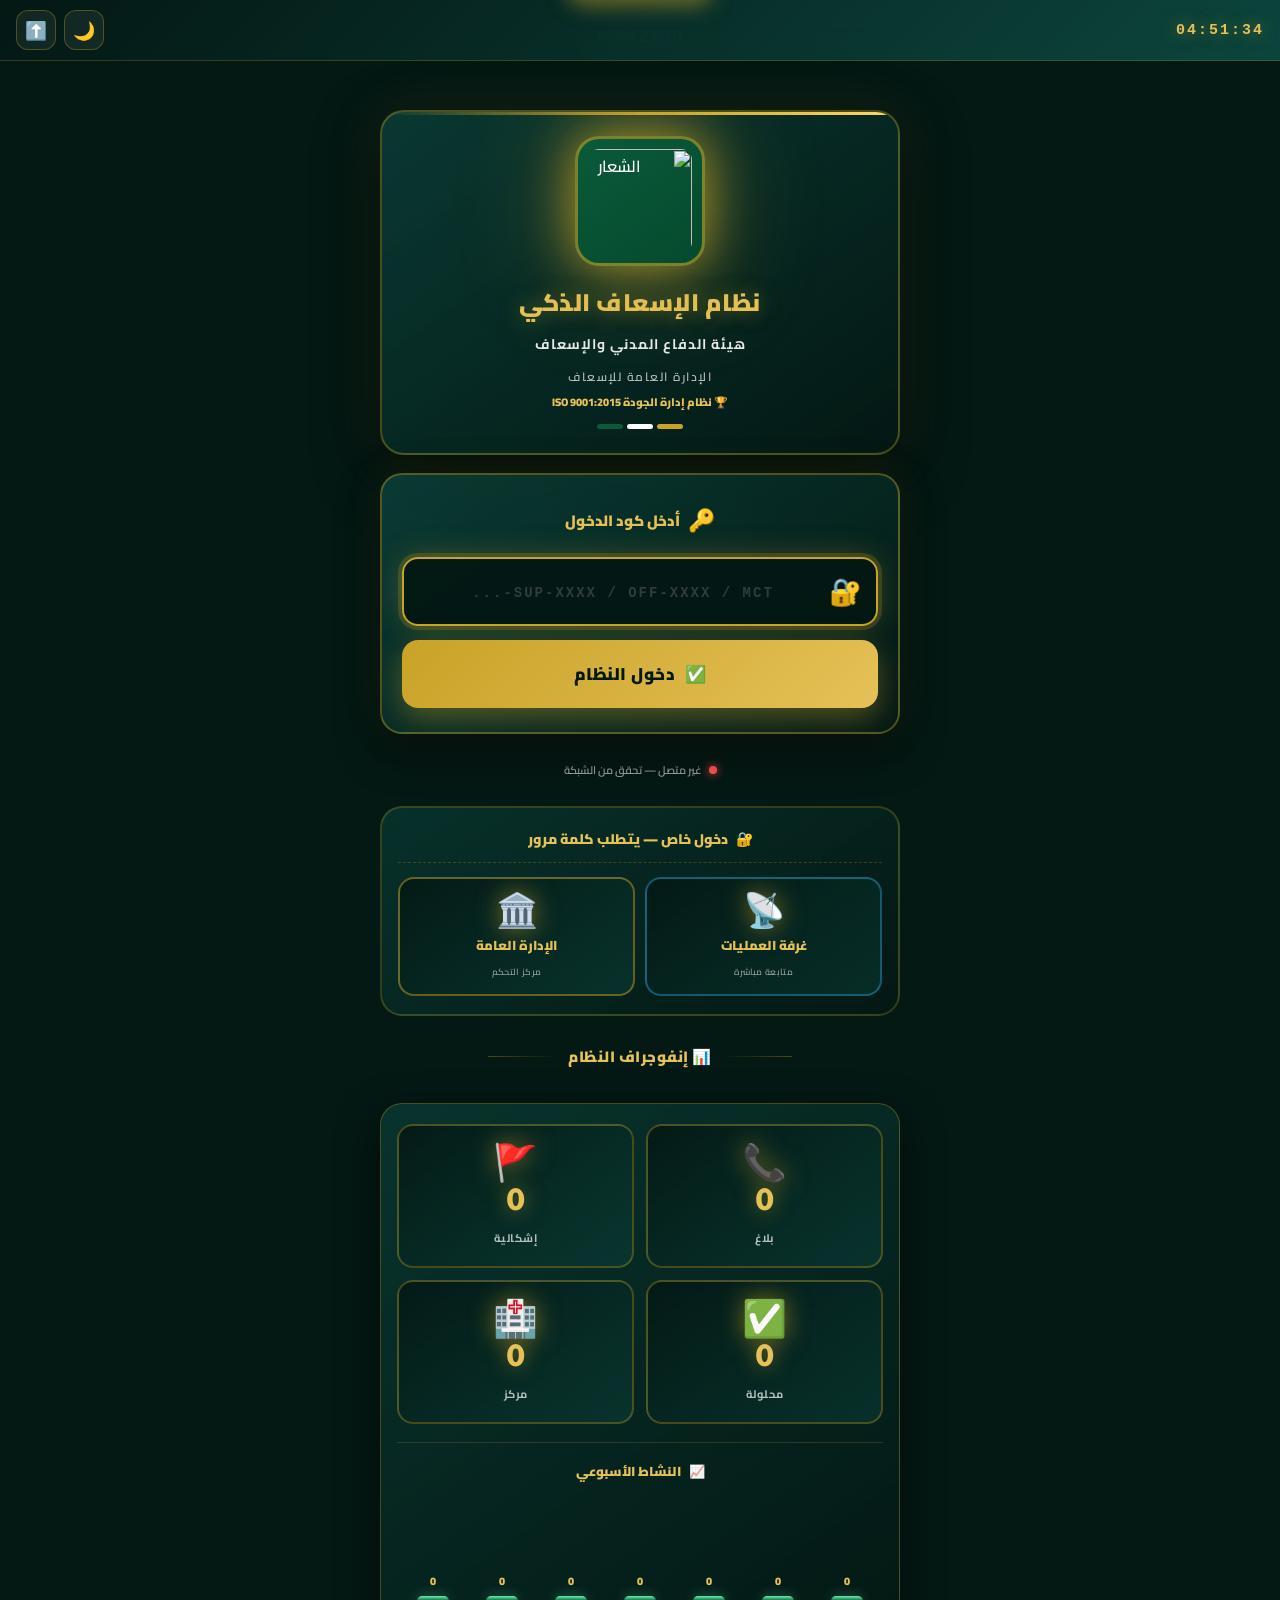
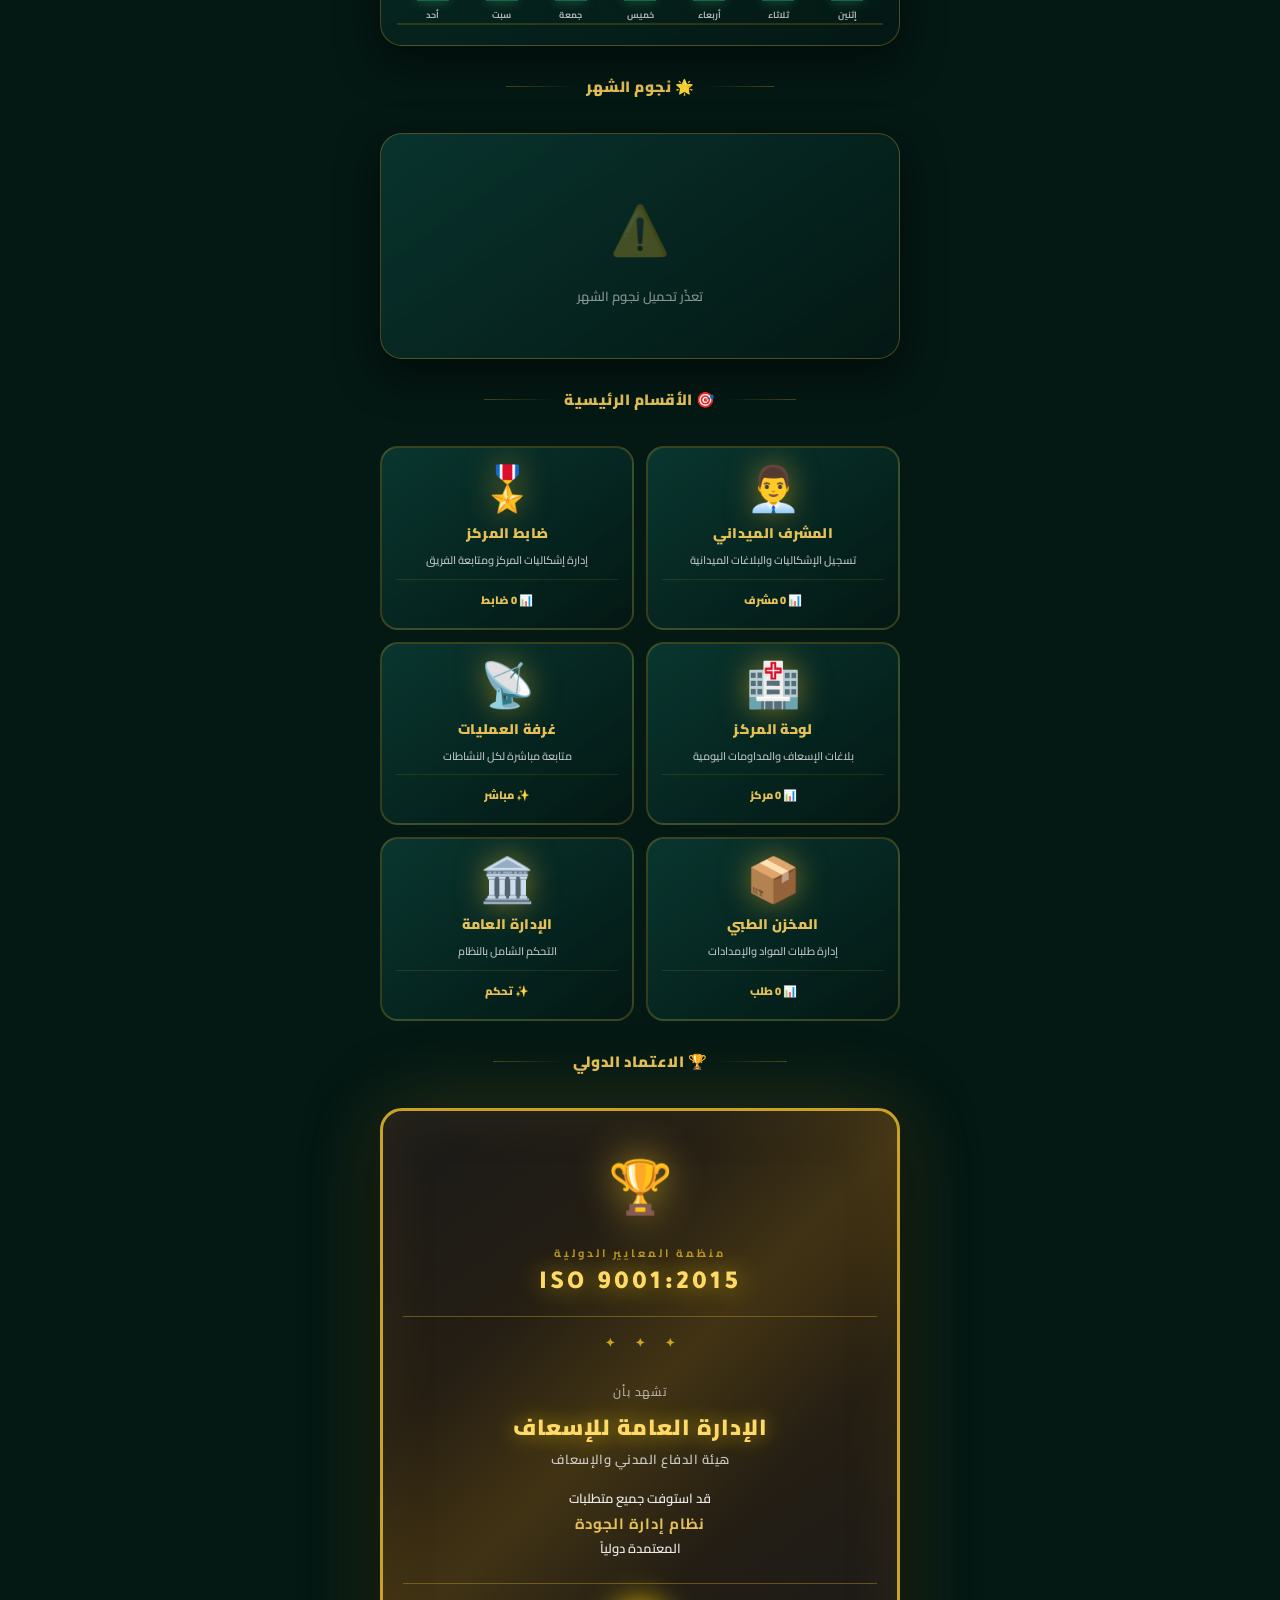
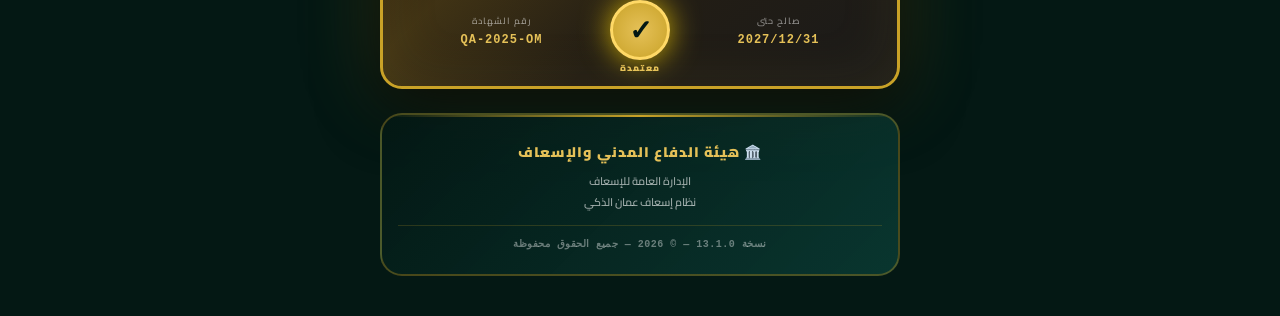
==== commit 2265241e: "Update index.html" ====
--- a/index.html
+++ b/index.html
@@ -1,776 +1,1326 @@
-
+Index 21-10
 <!DOCTYPE html>
 <html lang="ar" dir="rtl">
 <head>
 <meta charset="UTF-8">
-<meta name="viewport" content="width=device-width, initial-scale=1.0, maximum-scale=1.0, user-scalable=no">
+<meta name="viewport" content="width=device-width, initial-scale=1.0, maximum-scale=1.0, user-scalable=no, viewport-fit=cover">
 <meta name="apple-mobile-web-app-capable" content="yes">
 <meta name="mobile-web-app-capable" content="yes">
+<meta name="apple-mobile-web-app-status-bar-style" content="black-translucent">
 <meta name="theme-color" content="#041814">
-<meta name="apple-mobile-web-app-title" content="Ù†Ø¸Ø§Ù… Ø§Ù„Ø¥Ø´Ø±Ø§Ù">
+<meta name="apple-mobile-web-app-title" content="نظام الإسعاف">
 <link rel="apple-touch-icon" href="https://i.postimg.cc/q72nZ5HT/IMG-2018.jpg">
-<title>Ù†Ø¸Ø§Ù… Ø§Ù„Ø¥Ø´Ø±Ø§Ù â€” Ø§Ù„Ø¥Ø¯Ø§Ø±Ø© Ø§Ù„Ø¹Ø§Ù…Ø© Ù„Ù„Ø¥Ø³Ø¹Ø§Ù</title>
+<title>نظام الإسعاف الذكي — الإدارة العامة للإسعاف</title>
+<link rel="preconnect" href="https://fonts.googleapis.com">
+<link rel="preconnect" href="https://fonts.gstatic.com" crossorigin>
 <link href="https://fonts.googleapis.com/css2?family=Cairo:wght@400;600;700;900&family=Tajawal:wght@400;700;900&display=swap" rel="stylesheet">
 <style>
-  * { margin:0; padding:0; box-sizing:border-box; font-family:'Cairo','Tajawal',sans-serif; -webkit-tap-highlight-color:transparent; }
-  :root {
-    --gold:#c9a227; --gold-light:#e5c158; --gold-bright:#ffd966;
-    --teal:#0d4a42; --teal-dark:#082b26; --teal-deep:#041814;
-    --red:#e53935; --green:#43a047; --blue:#29b6f6;
-    --purple:#ab47bc; --cyan:#00bcd4; --amber:#fb8c00;
-  }
-  html, body {
-    min-height:100vh; overflow-x:hidden;
-    background:#041814; color:#fff;
-    font-weight:600; position:relative;
-  }
-  body::before {
-    content:''; position:fixed; inset:0; z-index:-2;
-    background:
-      radial-gradient(circle at 15% 10%, rgba(201,162,39,0.18) 0%, transparent 40%),
-      radial-gradient(circle at 85% 90%, rgba(13,74,66,0.5) 0%, transparent 50%),
-      radial-gradient(circle at 50% 50%, rgba(8,43,38,0.7) 0%, transparent 70%),
-      linear-gradient(180deg, #041814 0%, #082b26 50%, #041814 100%);
-  }
-  body::after {
-    content:''; position:fixed; inset:0; z-index:-1;
-    background-image:
-      linear-gradient(rgba(201,162,39,0.04) 1px, transparent 1px),
-      linear-gradient(90deg, rgba(201,162,39,0.04) 1px, transparent 1px);
-    background-size:60px 60px;
-    animation:gridMove 30s linear infinite;
-  }
-  @keyframes gridMove { from { background-position:0 0; } to { background-position:60px 60px; } }
-
-  .stars { position:fixed; inset:0; z-index:-1; pointer-events:none; overflow:hidden; }
-  .star {
-    position:absolute; width:2px; height:2px;
-    background:var(--gold-light); border-radius:50%;
-    animation:twinkle 4s infinite;
-  }
-  @keyframes twinkle { 0%,100%{opacity:0.2;transform:scale(0.8);} 50%{opacity:0.9;transform:scale(1.4);} }
-
-  .container {
-    max-width:900px; margin:0 auto;
-    padding:20px 16px 60px;
-    position:relative;
-  }
-
-  /* â•â•â•â•â•â•â•â•â•â•â• Ø§Ù„ØªØ±ÙˆÙŠØ³Ø© â•â•â•â•â•â•â•â•â•â•â• */
-  .hero {
-    text-align:center;
-    padding:36px 20px 30px;
-    background:linear-gradient(145deg, rgba(13,74,66,0.6), rgba(4,24,20,0.9));
-    border:2px solid rgba(201,162,39,0.4);
-    border-radius:26px;
-    margin-bottom:18px;
-    position:relative;
-    overflow:hidden;
-    box-shadow:0 20px 60px rgba(0,0,0,0.5), 0 0 80px rgba(201,162,39,0.12);
-  }
-  .hero::before {
-    content:''; position:absolute; top:0; left:0; right:0; height:3px;
-    background:linear-gradient(90deg, transparent, var(--gold), var(--gold-bright), var(--gold), transparent);
-    background-size:200% 100%;
-    animation:shineLine 3s linear infinite;
-  }
-  @keyframes shineLine { 0%{background-position:-200% 0;} 100%{background-position:200% 0;} }
-
-  .hero-logo-wrap {
-    position:relative; display:inline-block;
-    margin-bottom:16px;
-  }
-  .hero-logo-wrap::before {
-    content:''; position:absolute; top:50%; left:50%;
-    transform:translate(-50%,-50%);
-    width:200px; height:200px;
-    background:radial-gradient(circle, rgba(201,162,39,0.45) 0%, transparent 70%);
-    border-radius:50%;
-    animation:logoGlow 3s infinite;
-    z-index:-1;
-  }
-  @keyframes logoGlow {
-    0%,100% { transform:translate(-50%,-50%) scale(1); opacity:0.6; }
-    50% { transform:translate(-50%,-50%) scale(1.15); opacity:1; }
-  }
-  .hero-logo {
-    width:110px; height:110px; object-fit:contain;
-    border-radius:24px;
-    background:linear-gradient(145deg, #0a5a3a, #064a2e);
-    padding:8px;
-    border:2px solid rgba(201,162,39,0.5);
-    filter:drop-shadow(0 0 25px rgba(201,162,39,0.8));
-    animation:logoFloat 3s ease-in-out infinite;
-  }
-  @keyframes logoFloat {
-    0%,100% { transform:translateY(0); }
-    50% { transform:translateY(-6px); }
-  }
-
-  /* Ø§Ù„Ø£Ø¨: Ù‡ÙŠØ¦Ø© Ø§Ù„Ø¯ÙØ§Ø¹ Ø§Ù„Ù…Ø¯Ù†ÙŠ */
-  .hero-parent {
-    font-size:13px;
-    color:rgba(255,255,255,0.65);
-    font-weight:700;
-    letter-spacing:3px;
-    margin-bottom:10px;
-    text-transform:uppercase;
-    opacity:0.9;
-  }
-
-  /* Ø§Ù„Ø¥Ø¯Ø§Ø±Ø©: Ø¨Ø®Ø· ÙƒØ¨ÙŠØ± ÙˆØ¹Ø±ÙŠØ¶ */
-  .hero-admin {
-    font-size:30px;
-    color:var(--gold-light);
-    font-weight:900;
-    margin-bottom:14px;
-    letter-spacing:1px;
-    line-height:1.3;
-    text-shadow:0 0 35px rgba(201,162,39,0.7), 0 0 60px rgba(201,162,39,0.4);
-    position:relative;
-    display:inline-block;
-    animation:heroAdminPulse 3s infinite;
-  }
-  @keyframes heroAdminPulse {
-    0%,100% { text-shadow:0 0 35px rgba(201,162,39,0.7), 0 0 60px rgba(201,162,39,0.4); }
-    50% { text-shadow:0 0 45px rgba(201,162,39,0.9), 0 0 80px rgba(201,162,39,0.6); }
-  }
-  .hero-admin::before,
-  .hero-admin::after {
-    content:'';
-    position:absolute;
-    top:50%;
-    width:20px;
-    height:1px;
-    background:linear-gradient(90deg, transparent, var(--gold));
-  }
-  .hero-admin::before { right:-28px; transform:translateY(-50%); }
-  .hero-admin::after { left:-28px; transform:translateY(-50%) scaleX(-1); }
-
-  /* Ù†Ø¸Ø§Ù… Ø§Ù„Ø¥Ø´Ø±Ø§Ù */
-  .hero-system {
-    display:inline-block;
-    font-size:15px;
-    color:var(--teal-deep);
-    font-weight:900;
-    letter-spacing:3px;
-    padding:8px 22px;
-    background:linear-gradient(135deg, var(--gold), var(--gold-light));
-    border-radius:20px;
-    margin-bottom:20px;
-    box-shadow:0 6px 20px rgba(201,162,39,0.4);
-    text-transform:uppercase;
-    position:relative;
-    overflow:hidden;
-  }
-  .hero-system::after {
-    content:'';
-    position:absolute;
-    top:0; left:-100%;
-    width:100%; height:100%;
-    background:linear-gradient(90deg, transparent, rgba(255,255,255,0.4), transparent);
-    border-radius:20px;
-    animation:systemShine 3s infinite;
-  }
-  @keyframes systemShine { 0%{left:-100%;} 100%{left:100%;} }
-
-  .hero-divider {
-    width:80px; height:2px;
-    background:linear-gradient(90deg, transparent, var(--gold), transparent);
-    margin:0 auto 20px;
-  }
-  .hero-desc {
-    font-size:12px; color:rgba(255,255,255,0.75);
-    line-height:1.8;
-    max-width:600px;
-    margin:0 auto;
-  }
-
-  /* â•â•â•â•â•â•â•â•â•â•â• Ø´Ù‡Ø§Ø¯Ø© ISO â•â•â•â•â•â•â•â•â•â•â• */
-  .iso-banner {
-    background:linear-gradient(135deg, rgba(201,162,39,0.25), rgba(255,215,0,0.1), rgba(201,162,39,0.25));
-    border:2px solid var(--gold-bright);
-    border-radius:20px;
-    padding:20px 18px;
-    margin-bottom:20px;
-    position:relative;
-    overflow:hidden;
-    box-shadow:0 0 40px rgba(255,215,0,0.3), inset 0 0 40px rgba(255,215,0,0.05);
-    animation:isoPulse 3s infinite;
-  }
-  @keyframes isoPulse {
-    0%,100% { box-shadow:0 0 40px rgba(255,215,0,0.3), inset 0 0 40px rgba(255,215,0,0.05); }
-    50% { box-shadow:0 0 60px rgba(255,215,0,0.5), inset 0 0 60px rgba(255,215,0,0.1); }
-  }
-  .iso-banner::before {
-    content:''; position:absolute; inset:0;
-    background:linear-gradient(90deg, transparent, rgba(255,215,0,0.15), transparent);
-    transform:translateX(-100%);
-    animation:isoShine 4s infinite;
-  }
-  @keyframes isoShine { 0%{transform:translateX(-100%);} 100%{transform:translateX(100%);} }
-
-  .iso-content {
-    display:flex; align-items:center; gap:16px;
-    position:relative; z-index:1;
-    flex-wrap:wrap;
-  }
-  .iso-icon {
-    width:64px; height:64px; border-radius:50%;
-    background:linear-gradient(135deg, var(--gold), var(--gold-bright));
-    display:flex; align-items:center; justify-content:center;
-    font-size:32px; flex-shrink:0;
-    box-shadow:0 0 25px rgba(255,215,0,0.6);
-    animation:isoIconPulse 2s infinite;
-  }
-  @keyframes isoIconPulse {
-    0%,100% { transform:scale(1); }
-    50% { transform:scale(1.08); }
-  }
-  .iso-text { flex:1; min-width:200px; }
-  .iso-title {
-    font-size:15px; font-weight:900;
-    color:var(--gold-bright);
-    margin-bottom:4px;
-    text-shadow:0 0 15px rgba(255,215,0,0.5);
-  }
-  .iso-sub {
-    font-size:11px; color:rgba(255,255,255,0.85);
-    line-height:1.6;
-    font-weight:600;
-  }
-  .iso-badge {
-    display:inline-flex; align-items:center; gap:5px;
-    background:rgba(4,24,20,0.7);
-    border:1px solid var(--gold-bright);
-    padding:5px 12px; border-radius:20px;
-    font-size:10px; font-weight:900;
-    color:var(--gold-bright);
-    margin-top:8px;
-  }
-
-  /* â•â•â•â•â•â•â•â•â•â•â• Ø§Ù„Ø¥Ø­ØµØ§Ø¦ÙŠØ§Øª â•â•â•â•â•â•â•â•â•â•â• */
-  .live-stats {
-    display:grid;
-    grid-template-columns:repeat(4, 1fr);
-    gap:8px;
-    margin-bottom:20px;
-  }
-  .live-stat {
-    background:linear-gradient(145deg, rgba(13,74,66,0.7), rgba(4,24,20,0.9));
-    border:1px solid rgba(201,162,39,0.3);
-    border-radius:14px;
-    padding:14px 8px;
-    text-align:center;
-    transition:0.3s;
-    position:relative;
-    overflow:hidden;
-  }
-  .live-stat::before {
-    content:''; position:absolute; top:0; right:0;
-    width:3px; height:100%;
-    background:var(--gold);
-  }
-  .live-stat.s1::before { background:var(--blue); }
-  .live-stat.s2::before { background:var(--green); }
-  .live-stat.s3::before { background:var(--amber); }
-  .live-stat.s4::before { background:var(--purple); }
-  .live-stat .ls-num {
-    font-size:22px; font-weight:900;
-    color:var(--gold-light);
-    font-family:'Tajawal';
-    line-height:1;
-    margin-bottom:5px;
-    transition:0.3s;
-  }
-  .live-stat.s1 .ls-num { color:#64b5f6; }
-  .live-stat.s2 .ls-num { color:#69f0ae; }
-  .live-stat.s3 .ls-num { color:#ffa726; }
-  .live-stat.s4 .ls-num { color:#ce93d8; }
-  .live-stat .ls-lbl {
-    font-size:9px; color:rgba(255,255,255,0.65);
-    font-weight:700;
-    letter-spacing:0.5px;
-  }
-
-  /* â•â•â•â•â•â•â•â•â•â•â• Ø¹Ù†ÙˆØ§Ù† Ù‚Ø³Ù… â•â•â•â•â•â•â•â•â•â•â• */
-  .section-label {
-    display:flex; align-items:center; gap:10px;
-    margin-bottom:14px;
-    padding:0 4px;
-  }
-  .section-label .sl-line {
-    flex:1; height:1px;
-    background:linear-gradient(90deg, transparent, rgba(201,162,39,0.4), transparent);
-  }
-  .section-label .sl-text {
-    font-size:11px; font-weight:900;
-    color:var(--gold-light);
-    letter-spacing:2px;
-    padding:0 8px;
-  }
-
-  /* â•â•â•â•â•â•â•â•â•â•â• Ø¨Ø·Ø§Ù‚Ø§Øª Ø§Ù„Ø£Ù‚Ø³Ø§Ù… â•â•â•â•â•â•â•â•â•â•â• */
-  .sections-grid {
-    display:grid;
-    grid-template-columns:1fr 1fr;
-    gap:12px;
-    margin-bottom:24px;
-  }
-  @media (max-width:520px) {
-    .sections-grid { grid-template-columns:1fr; }
-  }
-
-  .section-card {
-    display:flex; flex-direction:column;
-    padding:20px 18px;
-    border-radius:20px;
-    text-decoration:none;
-    color:#fff;
-    position:relative;
-    overflow:hidden;
-    transition:all 0.35s cubic-bezier(0.34, 1.56, 0.64, 1);
-    border:2px solid;
-    min-height:160px;
-    box-shadow:0 8px 25px rgba(0,0,0,0.4);
-    cursor:pointer;
-  }
-  .section-card::before {
-    content:''; position:absolute;
-    top:-50%; right:-50%;
-    width:150%; height:150%;
-    background:radial-gradient(circle, rgba(255,255,255,0.15) 0%, transparent 50%);
-    opacity:0;
-    transition:opacity 0.4s;
-    pointer-events:none;
-  }
-  .section-card:active { transform:scale(0.97); }
-  .section-card:hover {
-    transform:translateY(-5px);
-    box-shadow:0 20px 50px rgba(0,0,0,0.5);
-  }
-  .section-card:hover::before { opacity:1; }
-
-  .section-card .sc-icon {
-    font-size:42px;
-    margin-bottom:12px;
-    filter:drop-shadow(0 4px 10px rgba(0,0,0,0.3));
-    transition:transform 0.35s;
-    display:inline-block;
-  }
-  .section-card:hover .sc-icon { transform:scale(1.15) rotate(-5deg); }
-
-  .section-card .sc-title {
-    font-size:17px; font-weight:900;
-    margin-bottom:6px;
-    letter-spacing:0.3px;
-    line-height:1.3;
-  }
-  .section-card .sc-desc {
-    font-size:11px;
-    opacity:0.9;
-    line-height:1.5;
-    font-weight:600;
-  }
-  .section-card .sc-arrow {
-    position:absolute; bottom:14px; left:16px;
-    font-size:18px; opacity:0.7;
-    transition:transform 0.3s;
-  }
-  .section-card:hover .sc-arrow { transform:translateX(-5px); }
-
-  .section-card.card-app {
-    background:linear-gradient(135deg, #1565c0, #29b6f6);
-    border-color:rgba(100,181,246,0.6);
-  }
-  .section-card.card-officer {
-    background:linear-gradient(135deg, #0d4a42, #43a047);
-    border-color:rgba(105,240,174,0.5);
-  }
-  .section-card.card-admin {
-    background:linear-gradient(135deg, #7b5800, #c9a227);
-    border-color:rgba(229,193,88,0.6);
-  }
-  .section-card.card-ops {
-    background:linear-gradient(135deg, #4a148c, #ab47bc);
-    border-color:rgba(206,147,216,0.5);
-  }
-  .section-card.card-info {
-    background:linear-gradient(135deg, #006064, #00bcd4);
-    border-color:rgba(77,208,225,0.5);
-  }
-  .section-card.card-more {
-    background:linear-gradient(145deg, rgba(13,74,66,0.8), rgba(4,24,20,0.95));
-    border-color:rgba(201,162,39,0.4);
-  }
-
-  .sc-badge {
-    position:absolute; top:14px; left:14px;
-    padding:3px 9px; border-radius:10px;
-    font-size:9px; font-weight:900;
-    letter-spacing:0.5px;
-    background:rgba(4,24,20,0.5);
-    border:1px solid rgba(255,255,255,0.2);
-    color:#fff;
-  }
-  .sc-badge.pulse {
-    animation:badgePulse 2s infinite;
-    background:rgba(255,255,255,0.2);
-    border-color:rgba(255,255,255,0.5);
-  }
-  @keyframes badgePulse {
-    0%,100% { transform:scale(1); }
-    50% { transform:scale(1.08); }
-  }
-
-  /* â•â•â•â•â•â•â•â•â•â•â• Ù…Ø¹Ù„ÙˆÙ…Ø§Øª Ø§Ù„Ø¥Ø¯Ø§Ø±Ø© â•â•â•â•â•â•â•â•â•â•â• */
-  .info-footer {
-    background:linear-gradient(145deg, rgba(13,74,66,0.6), rgba(4,24,20,0.9));
-    border:2px solid rgba(201,162,39,0.3);
-    border-radius:20px;
-    padding:22px 20px;
-    margin-bottom:20px;
-    position:relative;
-    overflow:hidden;
-  }
-  .info-footer::before {
-    content:''; position:absolute; top:0; right:0;
-    width:4px; height:100%;
-    background:linear-gradient(180deg, var(--gold), transparent);
-  }
-  .info-footer .if-title {
-    font-size:13px; font-weight:900;
-    color:var(--gold-light);
-    margin-bottom:12px;
-    display:flex; align-items:center; gap:8px;
-  }
-  .info-footer .if-content {
-    font-size:11px;
-    color:rgba(255,255,255,0.75);
-    line-height:1.9;
-    font-weight:600;
-  }
-  .info-footer .if-content .if-item {
-    display:flex; align-items:flex-start; gap:8px;
-    margin-bottom:6px;
-  }
-  .info-footer .if-content .if-item b {
-    color:var(--gold-light);
-    font-weight:900;
-  }
-  .info-footer .if-content .if-icon {
-    flex-shrink:0;
-    width:16px;
-    text-align:center;
-  }
-
-  /* â•â•â•â•â•â•â•â•â•â•â• Ø§Ù„ØªØ°ÙŠÙŠÙ„ â•â•â•â•â•â•â•â•â•â•â• */
-  .footer {
-    text-align:center;
-    padding:24px 20px 8px;
-    border-top:1px solid rgba(201,162,39,0.2);
-  }
-  .footer .f-logo {
-    width:56px; height:56px; object-fit:contain;
-    background:linear-gradient(145deg, #0a5a3a, #064a2e);
-    padding:4px; border-radius:14px;
-    border:1px solid rgba(201,162,39,0.4);
-    margin-bottom:12px;
-    filter:drop-shadow(0 0 10px rgba(201,162,39,0.5));
-  }
-  .footer .f-title {
-    font-size:13px; color:var(--gold-light);
-    font-weight:900; margin-bottom:6px;
-  }
-  .footer .f-sub {
-    font-size:10px; color:rgba(255,255,255,0.5);
-    line-height:1.8;
-    font-weight:600;
-  }
-  .footer .f-badges {
-    display:flex; justify-content:center; gap:8px;
-    margin-top:14px; flex-wrap:wrap;
-  }
-  .footer .f-badge {
-    font-size:9px; padding:4px 10px;
-    border-radius:10px;
-    background:rgba(201,162,39,0.15);
-    border:1px solid rgba(201,162,39,0.3);
-    color:var(--gold-light);
-    font-weight:700;
-  }
-
-  /* â•â•â•â•â•â•â•â•â•â•â• Ø´Ø§Ø´Ø© Ø§Ù„ØªØ±Ø­ÙŠØ¨ â•â•â•â•â•â•â•â•â•â•â• */
-  .splash {
-    position:fixed; inset:0; z-index:9999;
-    background:linear-gradient(135deg, #041814, #0d4a42, #082b26);
-    display:flex; align-items:center; justify-content:center;
-    flex-direction:column; gap:24px;
-    transition:opacity 0.6s;
-  }
-  .splash.hide { opacity:0; pointer-events:none; }
-  .splash-logo {
-    width:130px; height:130px; object-fit:contain;
-    filter:drop-shadow(0 0 40px rgba(201,162,39,1));
-    animation:logoFloat 2s infinite;
-    border-radius:24px;
-    background:linear-gradient(145deg, #0a5a3a, #064a2e);
-    padding:10px;
-    border:3px solid rgba(201,162,39,0.6);
-  }
-  .splash-title {
-    color:var(--gold-light); font-size:20px;
-    font-weight:900; letter-spacing:3px;
-    text-align:center;
-  }
-  .splash-bar {
-    width:240px; height:3px;
-    background:rgba(201,162,39,0.2);
-    border-radius:3px; overflow:hidden;
-  }
-  .splash-bar::after {
-    content:''; display:block; height:100%; width:40%;
-    background:linear-gradient(90deg, var(--gold), var(--gold-light));
-    border-radius:3px;
-    animation:loadMove 1.5s infinite;
-    box-shadow:0 0 15px rgba(201,162,39,0.9);
-  }
-  @keyframes loadMove { 0%{transform:translateX(-100%);} 100%{transform:translateX(300%);} }
-
-  /* â•â•â•â•â•â•â•â•â•â•â• ØªØ£Ø«ÙŠØ±Ø§Øª Ø¯Ø®ÙˆÙ„ â•â•â•â•â•â•â•â•â•â•â• */
-  .fade-in {
-    animation:fadeInUp 0.6s ease-out backwards;
-  }
-  @keyframes fadeInUp {
-    from { opacity:0; transform:translateY(20px); }
-    to { opacity:1; transform:translateY(0); }
-  }
-  .fade-in.delay-1 { animation-delay:0.1s; }
-  .fade-in.delay-2 { animation-delay:0.2s; }
-  .fade-in.delay-3 { animation-delay:0.3s; }
-  .fade-in.delay-4 { animation-delay:0.4s; }
-  .fade-in.delay-5 { animation-delay:0.5s; }
-
-  @media (max-width:480px) {
-    .container { padding:14px 12px 40px; }
-    .hero { padding:28px 16px 24px; }
-    .hero-parent { font-size:11px; letter-spacing:2px; }
-    .hero-admin { font-size:22px; }
-    .hero-admin::before,
-    .hero-admin::after { display:none; }
-    .hero-system { font-size:12px; padding:6px 18px; letter-spacing:2px; }
-    .hero-logo { width:90px; height:90px; }
-    .hero-desc { font-size:11px; }
-    .iso-content { gap:12px; }
-    .iso-icon { width:52px; height:52px; font-size:26px; }
-    .iso-title { font-size:13px; }
-    .iso-sub { font-size:10px; }
-    .live-stat { padding:12px 6px; }
-    .live-stat .ls-num { font-size:18px; }
-    .live-stat .ls-lbl { font-size:8px; }
-    .section-card { padding:18px 16px; min-height:140px; }
-    .section-card .sc-icon { font-size:36px; }
-    .section-card .sc-title { font-size:15px; }
-    .section-card .sc-desc { font-size:10px; }
-  }
-
-  @media (max-width:360px) {
-    .live-stats { grid-template-columns:repeat(2, 1fr); }
-  }
+/* ═══════════════════════════════════════════════════════════
+   نظام الإسعاف الذكي — index.html
+   الإصدار 13.1.0 — (دخول موحّد + هوية ديناميكية + نجوم الشهر)
+   ═══════════════════════════════════════════════════════════ */
+
+* { margin:0; padding:0; box-sizing:border-box; -webkit-tap-highlight-color:transparent; font-family:'Cairo','Tajawal','Segoe UI',sans-serif; }
+
+:root {
+  --gold:#c9a227;
+  --gold-light:#e5c158;
+  --gold-bright:#ffd966;
+  --green:#0d4a42;
+  --green-dark:#082b26;
+  --green-deep:#041814;
+  --emerald:#0a5a3a;
+  --emerald-light:#69f0ae;
+  --red:#e53935;
+  --red-light:#ff5252;
+  --amber:#fb8c00;
+  --amber-light:#ffa726;
+  --blue:#29b6f6;
+  --blue-light:#64b5f6;
+  --purple:#ab47bc;
+  --purple-light:#ce93d8;
+  --cyan:#00bcd4;
+  --border:rgba(201,162,39,0.35);
+  --safe-top:env(safe-area-inset-top, 0px);
+  --safe-bottom:env(safe-area-inset-bottom, 0px);
+}
+
+html, body {
+  background:var(--green-deep);
+  color:#fff;
+  font-weight:600;
+  overflow-x:hidden;
+  min-height:100vh;
+  scroll-behavior:smooth;
+}
+
+body {
+  display:flex;
+  flex-direction:column;
+  align-items:center;
+  padding:calc(20px + var(--safe-top)) 16px calc(40px + var(--safe-bottom));
+  position:relative;
+}
+
+body::before {
+  content:'';
+  position:fixed;
+  inset:0;
+  z-index:-2;
+  background:
+    radial-gradient(circle at 15% 10%, rgba(201,162,39,0.18) 0%, transparent 45%),
+    radial-gradient(circle at 85% 90%, rgba(10,90,58,0.6) 0%, transparent 50%),
+    linear-gradient(180deg, #041814 0%, #082b26 50%, #041814 100%);
+}
+
+body::after {
+  content:'';
+  position:fixed;
+  inset:0;
+  z-index:-1;
+  background-image:
+    linear-gradient(rgba(201,162,39,0.04) 1px, transparent 1px),
+    linear-gradient(90deg, rgba(201,162,39,0.04) 1px, transparent 1px);
+  background-size:50px 50px;
+  animation:gridMove 30s linear infinite;
+  pointer-events:none;
+}
+
+@keyframes gridMove {
+  from { background-position:0 0; }
+  to   { background-position:50px 50px; }
+}
+
+.stars {
+  position:fixed;
+  inset:0;
+  z-index:-1;
+  overflow:hidden;
+  pointer-events:none;
+}
+
+.star {
+  position:absolute;
+  width:2px;
+  height:2px;
+  background:var(--gold-light);
+  border-radius:50%;
+  opacity:0.4;
+  animation:twinkle 4s infinite;
+}
+
+@keyframes twinkle {
+  0%,100% { opacity:0.2; transform:scale(0.8); }
+  50%     { opacity:0.9; transform:scale(1.4); }
+}
+
+#loadingScreen {
+  position:fixed;
+  inset:0;
+  z-index:99999;
+  background:linear-gradient(135deg, #041814, #0a5a3a, #082b26);
+  display:flex;
+  align-items:center;
+  justify-content:center;
+  flex-direction:column;
+  gap:24px;
+  transition:opacity 0.6s;
+}
+
+#loadingScreen.hide {
+  opacity:0;
+  pointer-events:none;
+}
+
+.loading-logo {
+  width:140px;
+  height:140px;
+  object-fit:contain;
+  border-radius:24px;
+  background:linear-gradient(145deg, #0a5a3a, #064a2e);
+  padding:12px;
+  border:3px solid rgba(201,162,39,0.6);
+  filter:drop-shadow(0 0 30px rgba(201,162,39,0.9));
+  animation:logoPulse 2s infinite;
+}
+
+@keyframes logoPulse {
+  0%,100% { transform:scale(1); }
+  50%     { transform:scale(1.08); }
+}
+
+.loading-text {
+  color:var(--gold-light);
+  font-size:16px;
+  font-weight:900;
+  letter-spacing:3px;
+  text-align:center;
+  line-height:1.6;
+}
+
+.loading-text .big {
+  font-size:22px;
+  display:block;
+  margin-bottom:6px;
+}
+
+.loading-bar {
+  width:240px;
+  height:4px;
+  background:rgba(201,162,39,0.2);
+  border-radius:4px;
+  overflow:hidden;
+}
+
+.loading-bar::after {
+  content:'';
+  display:block;
+  height:100%;
+  width:40%;
+  background:linear-gradient(90deg, var(--gold), var(--gold-light));
+  border-radius:4px;
+  animation:loadMove 1.5s infinite;
+  box-shadow:0 0 20px rgba(201,162,39,0.9);
+}
+
+@keyframes loadMove {
+  0%   { transform:translateX(-100%); }
+  100% { transform:translateX(300%); }
+}
+
+.topbar {
+  position:fixed;
+  top:0;
+  left:0;
+  right:0;
+  z-index:100;
+  padding:calc(10px + var(--safe-top)) 16px 10px;
+  background:linear-gradient(135deg, rgba(4,24,20,0.95), rgba(13,74,66,0.9));
+  backdrop-filter:blur(20px);
+  border-bottom:1px solid rgba(201,162,39,0.25);
+  display:flex;
+  justify-content:space-between;
+  align-items:center;
+  gap:12px;
+}
+
+.clock {
+  font-family:'Courier New', monospace;
+  font-size:15px;
+  font-weight:900;
+  color:var(--gold-light);
+  letter-spacing:2px;
+  text-shadow:0 0 15px rgba(201,162,39,0.6);
+}
+
+.topbar-actions {
+  display:flex;
+  gap:8px;
+}
+
+.icon-btn {
+  width:40px;
+  height:40px;
+  border-radius:12px;
+  border:1px solid rgba(201,162,39,0.35);
+  background:rgba(255,255,255,0.06);
+  color:var(--gold-light);
+  font-size:18px;
+  display:flex;
+  align-items:center;
+  justify-content:center;
+  cursor:pointer;
+  transition:0.2s;
+}
+
+.icon-btn:active {
+  transform:scale(0.92);
+  background:rgba(201,162,39,0.25);
+}
+
+.wrap {
+  width:100%;
+  max-width:520px;
+  display:flex;
+  flex-direction:column;
+  gap:18px;
+  margin-top:60px;
+  animation:fadeUp 0.8s cubic-bezier(.4,0,.2,1);
+}
+
+@keyframes fadeUp {
+  from { opacity:0; transform:translateY(20px); }
+  to   { opacity:1; transform:translateY(0); }
+}
+
+.header {
+  text-align:center;
+  padding:24px 20px;
+  background:linear-gradient(145deg, rgba(13,74,66,0.65), rgba(4,24,20,0.95));
+  border:2px solid var(--border);
+  border-radius:24px;
+  box-shadow:0 20px 60px rgba(0,0,0,0.6), 0 0 60px rgba(201,162,39,0.12);
+  position:relative;
+  overflow:hidden;
+}
+
+.header::before {
+  content:'';
+  position:absolute;
+  top:0;
+  left:0;
+  right:0;
+  height:3px;
+  background:linear-gradient(90deg, transparent, var(--gold), var(--gold-bright), var(--gold), transparent);
+  background-size:200% 100%;
+  animation:shineLine 3s linear infinite;
+}
+
+@keyframes shineLine {
+  0%   { background-position:-200% 0; }
+  100% { background-position:200% 0; }
+}
+
+.logo-wrap {
+  position:relative;
+  display:inline-block;
+  margin-bottom:14px;
+}
+
+.logo-wrap::before {
+  content:'';
+  position:absolute;
+  top:50%;
+  left:50%;
+  transform:translate(-50%, -50%);
+  width:200px;
+  height:200px;
+  background:radial-gradient(circle, rgba(201,162,39,0.35) 0%, transparent 70%);
+  border-radius:50%;
+  animation:logoGlow 3s infinite;
+  z-index:-1;
+}
+
+@keyframes logoGlow {
+  0%,100% { transform:translate(-50%,-50%) scale(1); opacity:0.5; }
+  50%     { transform:translate(-50%,-50%) scale(1.2); opacity:1; }
+}
+
+.logo {
+  width:130px;
+  height:130px;
+  object-fit:contain;
+  border-radius:24px;
+  background:linear-gradient(145deg, #0a5a3a, #064a2e);
+  padding:10px;
+  border:3px solid rgba(201,162,39,0.6);
+  filter:drop-shadow(0 0 25px rgba(201,162,39,0.8)) drop-shadow(0 0 50px rgba(201,162,39,0.35));
+  animation:logoFloat 3s ease-in-out infinite;
+}
+
+@keyframes logoFloat {
+  0%,100% { transform:translateY(0); }
+  50%     { transform:translateY(-6px); }
+}
+
+.title {
+  font-size:24px;
+  color:var(--gold-light);
+  font-weight:900;
+  margin-bottom:6px;
+  letter-spacing:0.5px;
+  text-shadow:0 0 20px rgba(201,162,39,0.5);
+}
+
+.subtitle {
+  font-size:14px;
+  color:rgba(255,255,255,0.9);
+  font-weight:700;
+  margin-bottom:4px;
+  letter-spacing:1px;
+}
+
+.brand {
+  font-size:12px;
+  color:rgba(255,255,255,0.7);
+  letter-spacing:1.5px;
+  margin-top:8px;
+}
+
+.brand-sub {
+  font-size:11px;
+  color:var(--gold-light);
+  font-weight:900;
+  margin-top:4px;
+  display:flex;
+  align-items:center;
+  justify-content:center;
+  gap:6px;
+}
+
+.flag-strip {
+  display:inline-flex;
+  gap:4px;
+  margin-top:12px;
+}
+
+.flag-strip span {
+  width:26px;
+  height:5px;
+  border-radius:3px;
+}
+
+.code-card {
+  background:linear-gradient(145deg, rgba(13,74,66,0.7), rgba(4,24,20,0.95));
+  border:2px solid rgba(201,162,39,0.4);
+  border-radius:22px;
+  padding:24px 20px;
+  box-shadow:0 15px 40px rgba(0,0,0,0.5), 0 0 40px rgba(201,162,39,0.1);
+  position:relative;
+  overflow:hidden;
+}
+
+.code-card::before {
+  content:'';
+  position:absolute;
+  top:-50%;
+  right:-50%;
+  width:200px;
+  height:200px;
+  background:radial-gradient(circle, rgba(201,162,39,0.15) 0%, transparent 70%);
+  border-radius:50%;
+  pointer-events:none;
+}
+
+.code-label {
+  display:flex;
+  align-items:center;
+  justify-content:center;
+  gap:8px;
+  font-size:15px;
+  color:var(--gold-light);
+  font-weight:900;
+  margin-bottom:16px;
+  position:relative;
+  z-index:1;
+}
+
+.code-label .icon {
+  font-size:22px;
+  animation:keyShake 3s infinite;
+}
+
+@keyframes keyShake {
+  0%,90%,100% { transform:rotate(0); }
+  93%,97%     { transform:rotate(-15deg); }
+  95%,99%     { transform:rotate(15deg); }
+}
+
+.code-input-wrap {
+  position:relative;
+  margin-bottom:14px;
+  z-index:1;
+}
+
+.code-input {
+  width:100%;
+  padding:20px 50px 20px 16px;
+  background:rgba(4,24,20,0.85);
+  border:2px solid rgba(201,162,39,0.35);
+  border-radius:16px;
+  color:var(--gold-light);
+  font-size:22px;
+  font-weight:900;
+  text-align:center;
+  letter-spacing:3px;
+  font-family:'Courier New', monospace;
+  outline:none;
+  transition:all 0.3s;
+}
+
+.code-input:focus {
+  border-color:var(--gold);
+  box-shadow:0 0 0 4px rgba(201,162,39,0.2), 0 0 30px rgba(201,162,39,0.3);
+  background:rgba(4,24,20,0.95);
+}
+
+.code-input::placeholder {
+  letter-spacing:2px;
+  font-size:14px;
+  opacity:0.4;
+  text-transform:none;
+}
+
+.code-icon {
+  position:absolute;
+  top:50%;
+  right:18px;
+  transform:translateY(-50%);
+  font-size:24px;
+  pointer-events:none;
+  opacity:0.7;
+  transition:0.3s;
+}
+
+.code-input:focus ~ .code-icon {
+  opacity:1;
+  transform:translateY(-50%) scale(1.1);
+}
+
+.btn-enter {
+  width:100%;
+  padding:18px;
+  background:linear-gradient(135deg, var(--gold), var(--gold-light));
+  color:var(--green-deep);
+  border:none;
+  border-radius:16px;
+  font-family:inherit;
+  font-size:17px;
+  font-weight:900;
+  cursor:pointer;
+  transition:all 0.25s;
+  box-shadow:0 10px 30px rgba(201,162,39,0.4);
+  display:flex;
+  align-items:center;
+  justify-content:center;
+  gap:10px;
+  letter-spacing:0.5px;
+  position:relative;
+  z-index:1;
+}
+
+.btn-enter:hover:not(:disabled) {
+  transform:translateY(-2px);
+  box-shadow:0 14px 40px rgba(201,162,39,0.55);
+}
+
+.btn-enter:active:not(:disabled) {
+  transform:translateY(0) scale(0.98);
+}
+
+.btn-enter:disabled {
+  opacity:0.7;
+  cursor:not-allowed;
+}
+
+.btn-enter .spinner-sm {
+  width:18px;
+  height:18px;
+  border:2px solid rgba(4,24,20,0.3);
+  border-top-color:var(--green-deep);
+  border-radius:50%;
+  animation:spin 0.7s linear infinite;
+}
+
+@keyframes spin {
+  to { transform:rotate(360deg); }
+}
+
+.msg-box {
+  margin-top:14px;
+  padding:12px 16px;
+  border-radius:12px;
+  font-size:13px;
+  font-weight:700;
+  display:none;
+  align-items:center;
+  gap:10px;
+  line-height:1.5;
+  position:relative;
+  z-index:1;
+}
+
+.msg-box.show { display:flex; }
+
+.msg-box.error {
+  background:rgba(229,57,53,0.15);
+  border:1px solid rgba(229,57,53,0.5);
+  color:#ff8a80;
+}
+
+.msg-box.success {
+  background:rgba(67,160,71,0.15);
+  border:1px solid rgba(67,160,71,0.5);
+  color:#69f0ae;
+}
+
+.msg-box.shake {
+  animation:shake 0.4s;
+}
+
+@keyframes shake {
+  0%,100% { transform:translateX(0); }
+  25%     { transform:translateX(-6px); }
+  75%     { transform:translateX(6px); }
+}
+
+.status {
+  display:flex;
+  align-items:center;
+  justify-content:center;
+  gap:8px;
+  font-size:11px;
+  color:rgba(255,255,255,0.6);
+  padding:8px;
+}
+
+.status-dot {
+  width:8px;
+  height:8px;
+  border-radius:50%;
+  background:#69f0ae;
+  box-shadow:0 0 10px #69f0ae;
+  animation:dotPulse 2s infinite;
+}
+
+.status-dot.offline {
+  background:#ff5252;
+  box-shadow:0 0 10px #ff5252;
+}
+
+.status-dot.checking {
+  background:#ffa726;
+  box-shadow:0 0 10px #ffa726;
+  animation:dotPulse 0.8s infinite;
+}
+
+@keyframes dotPulse {
+  0%,100% { opacity:1; transform:scale(1); }
+  50%     { opacity:0.5; transform:scale(0.85); }
+}
+
+.section-title {
+  display:flex;
+  align-items:center;
+  justify-content:center;
+  gap:10px;
+  font-size:15px;
+  color:var(--gold-light);
+  font-weight:900;
+  margin:8px 0 14px;
+  letter-spacing:0.5px;
+}
+
+.section-title::before,
+.section-title::after {
+  content:'';
+  flex:1;
+  max-width:70px;
+  height:1px;
+}
+
+.section-title::before {
+  background:linear-gradient(90deg, transparent, var(--border));
+}
+
+.section-title::after {
+  background:linear-gradient(90deg, var(--border), transparent);
+}
+
+.card {
+  background:linear-gradient(145deg, rgba(13,74,66,0.55), rgba(4,24,20,0.9));
+  border:1px solid var(--border);
+  border-radius:22px;
+  padding:20px 16px;
+  box-shadow:0 15px 40px rgba(0,0,0,0.5);
+  position:relative;
+  overflow:hidden;
+}
+
+.footer {
+  text-align:center;
+  padding:24px 16px;
+  background:linear-gradient(135deg, rgba(4,24,20,0.9), rgba(13,74,66,0.6));
+  border:2px solid var(--border);
+  border-radius:22px;
+  position:relative;
+  overflow:hidden;
+  margin-top:6px;
+}
+
+.footer::before {
+  content:'';
+  position:absolute;
+  top:0;
+  left:0;
+  right:0;
+  height:2px;
+  background:linear-gradient(90deg, transparent, var(--gold), transparent);
+}
+
+.footer .f-brand {
+  font-size:14px;
+  color:var(--gold-light);
+  font-weight:900;
+  letter-spacing:1px;
+  margin-bottom:6px;
+}
+
+.footer .f-info {
+  font-size:11px;
+  color:rgba(255,255,255,0.6);
+  line-height:1.9;
+}
+
+.footer .f-version {
+  margin-top:12px;
+  padding-top:12px;
+  border-top:1px solid rgba(201,162,39,0.2);
+  font-size:10px;
+  color:rgba(255,255,255,0.4);
+  font-family:'Courier New', monospace;
+  letter-spacing:0.5px;
+}
+
+.ptr-indicator {
+  position:fixed;
+  top:0;
+  left:50%;
+  transform:translateX(-50%) translateY(-100%);
+  padding:10px 22px;
+  background:linear-gradient(135deg, var(--gold), var(--gold-light));
+  color:var(--green-deep);
+  border-radius:0 0 18px 18px;
+  font-size:12px;
+  font-weight:900;
+  z-index:150;
+  transition:transform 0.3s;
+  box-shadow:0 6px 20px rgba(201,162,39,0.5);
+}
+
+.ptr-indicator.visible {
+  transform:translateX(-50%) translateY(calc(0px + var(--safe-top)));
+}
+
+/* ═══ شهادة الأيزو ═══ */
+.iso-cert {
+  background:linear-gradient(145deg, #1a1a1a 0%, #2a2010 50%, #1a1a1a 100%);
+  border:3px solid var(--gold);
+  border-radius:22px;
+  padding:26px 20px;
+  position:relative;
+  overflow:hidden;
+  box-shadow:0 20px 60px rgba(0,0,0,0.7), 0 0 80px rgba(201,162,39,0.25), inset 0 0 60px rgba(201,162,39,0.1);
+  text-align:center;
+}
+
+.iso-shine {
+  position:absolute;
+  top:0;
+  left:0;
+  right:0;
+  height:100%;
+  background:linear-gradient(135deg, transparent 30%, rgba(201,162,39,0.15) 50%, transparent 70%);
+  pointer-events:none;
+  animation:isoShine 6s infinite;
+}
+
+@keyframes isoShine {
+  0%   { transform:translateX(-100%); }
+  100% { transform:translateX(100%); }
+}
+
+.iso-header { position:relative; z-index:1; padding-bottom:16px; border-bottom:1px solid rgba(201,162,39,0.4); }
+.iso-medal { font-size:52px; margin-bottom:8px; filter:drop-shadow(0 0 20px rgba(201,162,39,0.9)); animation:medalBounce 3s infinite; }
+@keyframes medalBounce { 0%,100% { transform:translateY(0) rotate(0); } 50% { transform:translateY(-4px) rotate(-3deg); } }
+.iso-org { font-size:11px; color:rgba(201,162,39,0.9); letter-spacing:3px; font-weight:700; margin-bottom:6px; }
+.iso-code { font-size:26px; font-weight:900; color:var(--gold-bright); letter-spacing:3px; text-shadow:0 0 25px rgba(255,215,0,0.7); font-family:'Tajawal', sans-serif; }
+.iso-divider { display:flex; justify-content:center; gap:20px; padding:14px 0; color:var(--gold); font-size:12px; position:relative; z-index:1; }
+.iso-body { position:relative; z-index:1; padding:12px 0; }
+.iso-label { font-size:12px; color:rgba(255,255,255,0.6); margin-bottom:10px; letter-spacing:1px; }
+.iso-name { font-size:22px; font-weight:900; color:var(--gold-bright); text-shadow:0 0 20px rgba(255,215,0,0.6); letter-spacing:1px; margin-bottom:6px; line-height:1.3; }
+.iso-sub { font-size:13px; color:rgba(255,255,255,0.75); margin-bottom:16px; letter-spacing:0.5px; }
+.iso-desc { font-size:13px; color:rgba(255,255,255,0.9); line-height:1.8; }
+.iso-desc b { color:var(--gold-light); font-size:15px; letter-spacing:1px; }
+.iso-footer { position:relative; z-index:1; display:flex; justify-content:space-between; align-items:center; padding-top:16px; border-top:1px solid rgba(201,162,39,0.4); gap:10px; margin-top:10px; }
+.iso-date { text-align:center; flex:1; }
+.iso-date-label { font-size:9px; color:rgba(255,255,255,0.5); letter-spacing:1px; margin-bottom:4px; }
+.iso-date-val { font-size:12px; color:var(--gold-light); font-weight:900; font-family:'Courier New', monospace; letter-spacing:1px; }
+.iso-seal { position:relative; width:60px; height:60px; flex-shrink:0; }
+.iso-seal-inner { width:60px; height:60px; border-radius:50%; background:radial-gradient(circle, var(--gold-light), var(--gold)); border:3px solid var(--gold-bright); display:flex; align-items:center; justify-content:center; font-size:28px; font-weight:900; color:var(--green-deep); box-shadow:0 0 30px rgba(255,215,0,0.8); animation:sealPulse 2s infinite; }
+@keyframes sealPulse { 0%,100% { box-shadow:0 0 30px rgba(255,215,0,0.8); } 50% { box-shadow:0 0 45px rgba(255,215,0,1); } }
+.iso-seal-text { position:absolute; bottom:-16px; left:0; right:0; font-size:9px; color:var(--gold-light); font-weight:900; letter-spacing:1px; }
+
+/* ═══ الدخول الخاص ═══ */
+.special-access {
+  background:linear-gradient(145deg, rgba(13,74,66,0.5), rgba(4,24,20,0.9));
+  border:2px solid rgba(201,162,39,0.25);
+  border-radius:22px;
+  padding:18px 16px;
+}
+
+.special-title {
+  display:flex;
+  align-items:center;
+  justify-content:center;
+  gap:8px;
+  font-size:14px;
+  color:var(--gold-light);
+  font-weight:900;
+  margin-bottom:14px;
+  padding-bottom:10px;
+  border-bottom:1px dashed rgba(201,162,39,0.25);
+}
+
+.special-buttons {
+  display:grid;
+  grid-template-columns:1fr 1fr;
+  gap:10px;
+}
+
+.special-btn {
+  background:linear-gradient(145deg, rgba(4,24,20,0.9), rgba(13,74,66,0.4));
+  border:2px solid rgba(201,162,39,0.3);
+  border-radius:16px;
+  padding:14px 10px;
+  cursor:pointer;
+  transition:0.3s;
+  font-family:inherit;
+  color:#fff;
+  text-align:center;
+  display:flex;
+  flex-direction:column;
+  align-items:center;
+  gap:6px;
+  position:relative;
+  overflow:hidden;
+}
+
+.special-btn:hover { transform:translateY(-4px); border-color:var(--gold); box-shadow:0 10px 25px rgba(201,162,39,0.3); }
+.special-btn:active { transform:scale(0.96); }
+.special-btn.ops { border-color:rgba(41,182,246,0.4); }
+.special-btn.ops:hover { border-color:var(--blue); box-shadow:0 10px 25px rgba(41,182,246,0.3); }
+.special-btn.admin { border-color:rgba(201,162,39,0.5); }
+.special-icon { font-size:34px; line-height:1; filter:drop-shadow(0 0 12px rgba(201,162,39,0.6)); }
+.special-name { font-size:13px; color:var(--gold-light); font-weight:900; }
+.special-desc { font-size:9px; color:rgba(255,255,255,0.55); font-weight:600; letter-spacing:0.3px; }
+
+/* ═══ النافذة المنبثقة لكلمة المرور ═══ */
+.pwd-modal-overlay {
+  position:fixed;
+  inset:0;
+  z-index:2000;
+  background:rgba(0,0,0,0.88);
+  backdrop-filter:blur(10px);
+  display:none;
+  align-items:center;
+  justify-content:center;
+  padding:20px;
+}
+
+.pwd-modal-overlay.show { display:flex; animation:fadeIn 0.3s; }
+@keyframes fadeIn { from { opacity:0; } to { opacity:1; } }
+
+.pwd-modal {
+  background:linear-gradient(145deg, var(--green), var(--green-dark));
+  border:2px solid var(--gold);
+  border-radius:22px;
+  padding:28px 22px;
+  max-width:420px;
+  width:100%;
+  text-align:center;
+  animation:modalIn 0.35s cubic-bezier(.4,0,.2,1);
+  box-shadow:0 25px 70px rgba(0,0,0,0.8), 0 0 60px rgba(201,162,39,0.3);
+}
+
+@keyframes modalIn { from { transform:scale(0.85); opacity:0; } to { transform:scale(1); opacity:1; } }
+
+.pwd-modal-icon { font-size:64px; margin-bottom:14px; filter:drop-shadow(0 0 25px rgba(201,162,39,0.8)); }
+.pwd-modal-title { font-size:20px; color:var(--gold-light); font-weight:900; margin-bottom:8px; }
+.pwd-modal-desc { font-size:12px; color:rgba(255,255,255,0.7); margin-bottom:20px; }
+.pwd-modal-input { width:100%; padding:16px; text-align:center; background:rgba(4,24,20,0.85); border:2px solid rgba(201,162,39,0.4); border-radius:14px; color:var(--gold-light); font-size:18px; font-weight:900; letter-spacing:3px; font-family:'Courier New', monospace; outline:none; margin-bottom:14px; transition:0.3s; }
+.pwd-modal-input:focus { border-color:var(--gold); box-shadow:0 0 0 4px rgba(201,162,39,0.2); }
+.pwd-modal-actions { display:grid; grid-template-columns:1fr 2fr; gap:8px; }
+.pwd-btn { padding:13px 16px; border:none; border-radius:12px; font-family:inherit; font-size:14px; font-weight:900; cursor:pointer; transition:0.2s; display:flex; align-items:center; justify-content:center; gap:6px; }
+.pwd-btn.secondary { background:rgba(255,255,255,0.08); color:#fff; border:1px solid rgba(201,162,39,0.3); }
+.pwd-btn.primary { background:linear-gradient(135deg, var(--gold), var(--gold-light)); color:var(--green-deep); box-shadow:0 8px 20px rgba(201,162,39,0.4); }
+.pwd-btn:active { transform:scale(0.97); }
+.pwd-msg { margin-top:12px; font-size:12px; font-weight:700; min-height:18px; }
+
+/* ═══ الإنفوجراف ═══ */
+.info-stats { display:grid; grid-template-columns:repeat(2, 1fr); gap:12px; margin-bottom:18px; }
+.stat-box { background:linear-gradient(145deg, rgba(4,24,20,0.9), rgba(13,74,66,0.4)); border:2px solid rgba(201,162,39,0.35); border-radius:16px; padding:18px 12px; text-align:center; position:relative; overflow:hidden; transition:0.3s; }
+.stat-box:hover { transform:translateY(-4px); border-color:var(--gold); box-shadow:0 10px 25px rgba(201,162,39,0.25); }
+.stat-box::before { content:''; position:absolute; top:-50%; right:-50%; width:120px; height:120px; background:radial-gradient(circle, rgba(201,162,39,0.15), transparent 70%); border-radius:50%; pointer-events:none; }
+.stat-icon { font-size:36px; line-height:1; margin-bottom:8px; filter:drop-shadow(0 0 12px rgba(201,162,39,0.6)); position:relative; z-index:1; }
+.stat-num { font-size:34px; font-weight:900; color:var(--gold-light); font-family:'Tajawal', sans-serif; line-height:1; text-shadow:0 0 20px rgba(201,162,39,0.6); position:relative; z-index:1; }
+.stat-lbl { font-size:11px; color:rgba(255,255,255,0.7); margin-top:6px; font-weight:700; letter-spacing:0.5px; position:relative; z-index:1; }
+.chart-section { padding-top:16px; border-top:1px solid rgba(201,162,39,0.2); }
+.chart-title { display:flex; align-items:center; justify-content:center; gap:8px; font-size:13px; color:var(--gold-light); font-weight:900; margin-bottom:12px; }
+.chart-bars { display:flex; align-items:flex-end; gap:6px; height:130px; padding:8px 4px 0; border-bottom:2px solid rgba(201,162,39,0.2); }
+.chart-bar-item { flex:1; display:flex; flex-direction:column; align-items:center; gap:5px; height:100%; justify-content:flex-end; }
+.chart-bar { width:100%; max-width:32px; background:linear-gradient(180deg, var(--gold-light), var(--gold)); border-radius:6px 6px 0 0; min-height:4px; transition:height 1s cubic-bezier(.4,0,.2,1); box-shadow:0 0 12px rgba(201,162,39,0.4); }
+.chart-bar.green { background:linear-gradient(180deg, var(--emerald-light), var(--emerald)); box-shadow:0 0 12px rgba(105,240,174,0.4); }
+.chart-bar.red { background:linear-gradient(180deg, var(--red-light), var(--red)); box-shadow:0 0 12px rgba(255,82,82,0.4); }
+.chart-bar-value { font-size:11px; color:var(--gold-light); font-weight:900; }
+.chart-bar-label { font-size:9px; color:rgba(255,255,255,0.65); font-weight:700; }
+
+/* ═══ الأقسام ═══ */
+.departments-grid { display:grid; grid-template-columns:repeat(2, 1fr); gap:12px; }
+.dept-card { background:linear-gradient(145deg, rgba(13,74,66,0.6), rgba(4,24,20,0.95)); border:2px solid rgba(201,162,39,0.25); border-radius:18px; padding:18px 14px; text-align:center; cursor:pointer; transition:all 0.4s cubic-bezier(.4,0,.2,1); position:relative; overflow:hidden; }
+.dept-card::before { content:''; position:absolute; inset:0; background:linear-gradient(135deg, transparent, rgba(201,162,39,0.08), transparent); transform:translateX(-100%); transition:transform 0.6s; }
+.dept-card:hover::before { transform:translateX(100%); }
+.dept-card:hover { transform:translateY(-6px) scale(1.02); border-color:var(--gold); box-shadow:0 15px 35px rgba(201,162,39,0.3); }
+.dept-card:active { transform:scale(0.97); }
+.dept-icon { font-size:44px; line-height:1; margin-bottom:10px; display:block; filter:drop-shadow(0 0 15px rgba(201,162,39,0.6)); transition:transform 0.4s; }
+.dept-card:hover .dept-icon { transform:scale(1.15) rotate(-5deg); }
+.dept-name { font-size:14px; font-weight:900; color:var(--gold-light); margin-bottom:6px; letter-spacing:0.3px; }
+.dept-desc { font-size:11px; color:rgba(255,255,255,0.7); line-height:1.5; font-weight:600; }
+.dept-stat { margin-top:10px; padding-top:10px; border-top:1px solid rgba(201,162,39,0.15); font-size:11px; color:var(--gold-light); font-weight:900; }
+
+/* ═══ نافذة الأقسام ═══ */
+.dept-modal { position:fixed; inset:0; z-index:1000; background:rgba(0,0,0,0.85); backdrop-filter:blur(8px); display:none; align-items:center; justify-content:center; padding:20px; }
+.dept-modal.show { display:flex; animation:fadeIn 0.3s; }
+.dept-modal-content { background:linear-gradient(145deg, var(--green), var(--green-dark)); border:2px solid var(--gold); border-radius:22px; padding:26px 22px; max-width:440px; width:100%; text-align:center; animation:modalIn 0.35s cubic-bezier(.4,0,.2,1); box-shadow:0 25px 70px rgba(0,0,0,0.8), 0 0 60px rgba(201,162,39,0.3); }
+.dept-modal-icon { font-size:64px; margin-bottom:14px; filter:drop-shadow(0 0 25px rgba(201,162,39,0.8)); }
+.dept-modal-title { font-size:20px; color:var(--gold-light); font-weight:900; margin-bottom:10px; }
+.dept-modal-desc { font-size:13px; color:rgba(255,255,255,0.85); line-height:1.8; margin-bottom:18px; }
+.dept-modal-features { text-align:right; background:rgba(4,24,20,0.6); padding:14px 16px; border-radius:12px; margin-bottom:16px; font-size:12px; line-height:2; color:rgba(255,255,255,0.9); }
+.dept-modal-features div { padding:4px 0; border-bottom:1px solid rgba(255,255,255,0.05); }
+.dept-modal-features div:last-child { border-bottom:none; }
+
+/* ═══════════════════════════════════════════════════════════
+   ✨ نجوم الشهر (v13.1.0)
+   ═══════════════════════════════════════════════════════════ */
+.stars-month {
+  display:grid;
+  grid-template-columns:1fr;
+  gap:12px;
+}
+
+.star-card {
+  background:linear-gradient(145deg, rgba(13,74,66,0.7), rgba(4,24,20,0.95));
+  border:2px solid rgba(201,162,39,0.35);
+  border-radius:18px;
+  padding:14px;
+  display:grid;
+  grid-template-columns:80px 1fr auto;
+  gap:12px;
+  align-items:center;
+  position:relative;
+  overflow:hidden;
+  transition:0.3s;
+}
+
+.star-card:hover {
+  transform:translateY(-4px);
+  border-color:var(--gold);
+  box-shadow:0 12px 30px rgba(201,162,39,0.3);
+}
+
+.star-card.rank-1 { border-color:rgba(255,215,0,0.6); background:linear-gradient(145deg, rgba(255,215,0,0.08), rgba(4,24,20,0.95)); }
+.star-card.rank-2 { border-color:rgba(192,192,192,0.5); }
+.star-card.rank-3 { border-color:rgba(205,127,50,0.5); }
+
+.star-photo {
+  width:80px;
+  height:80px;
+  border-radius:14px;
+  object-fit:cover;
+  background:linear-gradient(135deg, #0a5a3a, #064a2e);
+  border:2px solid var(--gold);
+  display:flex;
+  align-items:center;
+  justify-content:center;
+  font-size:36px;
+  color:#fff;
+}
+
+.star-info { min-width:0; }
+
+.star-name {
+  font-size:15px;
+  font-weight:900;
+  color:var(--gold-light);
+  margin-bottom:3px;
+  overflow:hidden;
+  text-overflow:ellipsis;
+  white-space:nowrap;
+}
+
+.star-role {
+  font-size:11px;
+  color:rgba(255,255,255,0.7);
+  margin-bottom:4px;
+}
+
+.star-note {
+  font-size:10px;
+  color:rgba(255,255,255,0.55);
+  font-style:italic;
+  line-height:1.4;
+  display:-webkit-box;
+  -webkit-line-clamp:2;
+  -webkit-box-orient:vertical;
+  overflow:hidden;
+}
+
+.star-badge {
+  font-size:36px;
+  filter:drop-shadow(0 0 15px rgba(255,215,0,0.8));
+}
+
+.stars-empty {
+  text-align:center;
+  padding:30px 20px;
+  color:rgba(255,255,255,0.5);
+  font-size:13px;
+}
+
+.stars-empty .icon { font-size:48px; display:block; margin-bottom:10px; opacity:0.5; }
+
+/* ═══ Light theme ═══ */
+[data-theme="light"] {
+  --green-deep:#f8fafc;
+  --green-dark:#e2e8f0;
+}
+[data-theme="light"] body::before {
+  background:
+    radial-gradient(circle at 15% 10%, rgba(201,162,39,0.15) 0%, transparent 45%),
+    radial-gradient(circle at 85% 90%, rgba(13,74,66,0.2) 0%, transparent 50%),
+    linear-gradient(180deg, #f8fafc 0%, #e2e8f0 50%, #f8fafc 100%);
+}
+[data-theme="light"] body { color:#1e293b; }
+[data-theme="light"] .header, [data-theme="light"] .card, [data-theme="light"] .code-card, [data-theme="light"] .footer { background:linear-gradient(145deg, #ffffff, #f1f5f9); color:#1e293b; }
+[data-theme="light"] .title, [data-theme="light"] .subtitle, [data-theme="light"] .code-label { color:var(--gold); }
+[data-theme="light"] .brand, [data-theme="light"] .footer .f-info { color:#475569; }
+[data-theme="light"] .code-input { background:#ffffff; color:var(--gold); border-color:rgba(201,162,39,0.5); }
+[data-theme="light"] .topbar { background:linear-gradient(135deg, #ffffff, #f1f5f9); border-bottom-color:rgba(201,162,39,0.3); }
+[data-theme="light"] .clock { color:var(--gold); }
+[data-theme="light"] .info-stats .stat-box { background:linear-gradient(145deg, #ffffff, #f1f5f9); color:#1e293b; }
+[data-theme="light"] .stat-num { color:var(--gold); }
+[data-theme="light"] .dept-card { background:linear-gradient(145deg, #ffffff, #f1f5f9); }
+[data-theme="light"] .dept-name { color:var(--gold); }
+[data-theme="light"] .iso-cert { background:linear-gradient(145deg, #fefefe 0%, #faf5e6 50%, #fefefe 100%); color:#1a1a1a; }
+[data-theme="light"] .iso-org { color:#8b6f1a; }
+[data-theme="light"] .iso-label, [data-theme="light"] .iso-desc, [data-theme="light"] .iso-sub { color:#4a4a4a; }
+[data-theme="light"] .iso-date-val { color:#8b6f1a; }
+[data-theme="light"] .special-access { background:linear-gradient(145deg, #ffffff, #f1f5f9); }
+[data-theme="light"] .special-btn { background:linear-gradient(145deg, #f8fafc, #e2e8f0); }
+[data-theme="light"] .special-btn .special-name { color:var(--gold); }
+[data-theme="light"] .star-card { background:linear-gradient(145deg, #ffffff, #f1f5f9); }
+[data-theme="light"] .star-name { color:var(--gold); }
+[data-theme="light"] .star-role { color:#475569; }
+[data-theme="light"] .star-note { color:#64748b; }
+
+@media (max-width:400px) {
+  .stat-num { font-size:26px; }
+  .stat-icon { font-size:30px; }
+  .dept-icon { font-size:38px; }
+  .dept-name { font-size:12px; }
+  .iso-name { font-size:18px; }
+  .iso-code { font-size:20px; }
+  .special-icon { font-size:28px; }
+  .special-name { font-size:11px; }
+  .pwd-modal-icon { font-size:52px; }
+  .pwd-modal-title { font-size:17px; }
+  .star-card { grid-template-columns:60px 1fr auto; padding:10px; }
+  .star-photo { width:60px; height:60px; font-size:28px; }
+  .star-name { font-size:13px; }
+  .star-badge { font-size:28px; }
+}
 </style>
 </head>
 <body>
-
-<!-- Ø´Ø§Ø´Ø© Ø§Ù„ØªØ±Ø­ÙŠØ¨ -->
-<div class="splash" id="splash">
-  <img src="https://i.postimg.cc/q72nZ5HT/IMG-2018.jpg" alt="Ø§Ù„Ø´Ø¹Ø§Ø±" class="splash-logo">
-  <div class="splash-title">Ù†Ø¸Ø§Ù… Ø§Ù„Ø¥Ø´Ø±Ø§Ù</div>
-  <div class="splash-bar"></div>
+  <!-- ═══════════ شاشة التحميل ═══════════ -->
+<div id="loadingScreen">
+  <img src="https://i.postimg.cc/q72nZ5HT/IMG-2018.jpg" alt="الشعار" class="loading-logo" id="loadingLogo">
+  <div class="loading-text">
+    <span class="big" id="loadingTitle">نظام الإسعاف الذكي</span>
+    <span id="loadingSubtitle">الإدارة العامة للإسعاف</span>
+  </div>
+  <div class="loading-bar"></div>
 </div>
 
-<!-- Ø§Ù„Ù†Ø¬ÙˆÙ… -->
-<div class="stars" id="stars"></div>
-
-<div class="container">
-
-  <!-- â•â•â•â•â•â•â•â•â•â•â• Ø§Ù„ØªØ±ÙˆÙŠØ³Ø© â•â•â•â•â•â•â•â•â•â•â• -->
-  <div class="hero fade-in">
-    <div class="hero-logo-wrap">
-      <img src="https://i.postimg.cc/q72nZ5HT/IMG-2018.jpg" alt="Ø§Ù„Ø´Ø¹Ø§Ø±" class="hero-logo">
+<!-- ═══════════ النجوم ═══════════ -->
+<div class="stars" id="starsContainer"></div>
+
+<!-- ═══════════ الشريط العلوي ═══════════ -->
+<div class="topbar">
+  <div class="clock" id="liveClock">--:--:--</div>
+  <div class="topbar-actions">
+    <button class="icon-btn" onclick="toggleTheme()" title="الوضع الليلي" id="themeBtn">🌙</button>
+    <button class="icon-btn" onclick="scrollToTop()" title="أعلى">⬆️</button>
+  </div>
+</div>
+
+<!-- ═══════════ مؤشر السحب ═══════════ -->
+<div class="ptr-indicator" id="ptrIndicator">⬇️ اسحب للتحديث</div>
+
+<!-- ═══════════ الحاوية الرئيسية ═══════════ -->
+<div class="wrap" id="mainWrap">
+
+  <!-- ═══════════ الهيدر ═══════════ -->
+  <div class="header">
+    <div class="logo-wrap">
+      <img src="https://i.postimg.cc/q72nZ5HT/IMG-2018.jpg" alt="الشعار" class="logo" id="mainLogo">
     </div>
-    <h2 class="hero-parent">Ù‡ÙŠØ¦Ø© Ø§Ù„Ø¯ÙØ§Ø¹ Ø§Ù„Ù…Ø¯Ù†ÙŠ ÙˆØ§Ù„Ø¥Ø³Ø¹Ø§Ù</h2>
-    <h1 class="hero-admin">Ø§Ù„Ø¥Ø¯Ø§Ø±Ø© Ø§Ù„Ø¹Ø§Ù…Ø© Ù„Ù„Ø¥Ø³Ø¹Ø§Ù</h1>
-    <div class="hero-system">Ù†Ø¸Ø§Ù… Ø§Ù„Ø¥Ø´Ø±Ø§Ù</div>
-    <div class="hero-divider"></div>
-    <div class="hero-desc">
-      Ù…Ù†Ø¸ÙˆÙ…Ø© Ù…ØªÙƒØ§Ù…Ù„Ø© Ù„Ø¥Ø¯Ø§Ø±Ø© Ø§Ù„Ø¹Ù…Ù„ÙŠØ§Øª Ø§Ù„Ø¥Ø³Ø¹Ø§ÙÙŠØ© â€” Ù…Ù† Ø§Ù„Ù…ÙŠØ¯Ø§Ù† Ø¥Ù„Ù‰ ØºØ±ÙØ© Ø§Ù„Ø¹Ù…Ù„ÙŠØ§Øª<br>
-      Ø¨ÙƒÙØ§Ø¡Ø©ØŒ Ø³Ø±Ø¹Ø©ØŒ ÙˆØ´ÙØ§ÙÙŠØ© ÙƒØ§Ù…Ù„Ø©
+    <h1 class="title" id="mainTitleEl">نظام الإسعاف الذكي</h1>
+    <div class="subtitle" id="mainSubtitleEl">هيئة الدفاع المدني والإسعاف</div>
+    <div class="brand" id="mainBrandEl">الإدارة العامة للإسعاف</div>
+    <div class="brand-sub" id="mainIsoEl">🏆 نظام إدارة الجودة ISO 9001:2015</div>
+    <div class="flag-strip">
+      <span style="background:#c9a227;"></span>
+      <span style="background:#ffffff;"></span>
+      <span style="background:#0a5a3a;"></span>
     </div>
   </div>
 
-  <!-- â•â•â•â•â•â•â•â•â•â•â• Ø´Ù‡Ø§Ø¯Ø© ISO â•â•â•â•â•â•â•â•â•â•â• -->
-  <div class="iso-banner fade-in delay-1">
-    <div class="iso-content">
-      <div class="iso-icon">ðŸ†</div>
-      <div class="iso-text">
-        <div class="iso-title">Ø´Ù‡Ø§Ø¯Ø© Ø§Ù„Ø£ÙŠØ²Ùˆ Ø§Ù„Ø¹Ø§Ù„Ù…ÙŠØ© ISO 9001:2015</div>
-        <div class="iso-sub">
-          Ø­ØµÙ„Øª Ø§Ù„Ø¥Ø¯Ø§Ø±Ø© Ø§Ù„Ø¹Ø§Ù…Ø© Ù„Ù„Ø¥Ø³Ø¹Ø§Ù Ø¹Ù„Ù‰ Ø´Ù‡Ø§Ø¯Ø© Ø§Ù„Ø¬ÙˆØ¯Ø© Ø§Ù„Ø¹Ø§Ù„Ù…ÙŠØ© ÙÙŠ Ø¥Ø¯Ø§Ø±Ø© Ø§Ù„Ø¬ÙˆØ¯Ø© Ø§Ù„Ø´Ø§Ù…Ù„Ø©ØŒ
-          ØªÙ‚Ø¯ÙŠØ±Ø§Ù‹ Ù„Ù„ØªÙ…ÙŠØ² ÙÙŠ Ø§Ù„Ø£Ø¯Ø§Ø¡ ÙˆØ§Ù„Ø§Ù„ØªØ²Ø§Ù… Ø¨Ø§Ù„Ù…Ø¹Ø§ÙŠÙŠØ± Ø§Ù„Ø¯ÙˆÙ„ÙŠØ©
-        </div>
-        <div class="iso-badge">âœ… Ù…Ø¹ØªÙ…Ø¯Ø© Ø¯ÙˆÙ„ÙŠØ§Ù‹ â€” 2026</div>
+  <!-- ═══════════ بطاقة الدخول بالكود ═══════════ -->
+  <div class="code-card">
+    <label class="code-label">
+      <span class="icon">🔑</span>
+      <span>أدخل كود الدخول</span>
+    </label>
+
+    <div class="code-input-wrap">
+      <input type="text" 
+             id="codeInput" 
+             class="code-input" 
+             placeholder="SUP-XXXX / OFF-XXXX / MCT-..." 
+             autocomplete="off" 
+             autocapitalize="off" 
+             autocorrect="off" 
+             spellcheck="false" 
+             maxlength="30">
+      <span class="code-icon">🔐</span>
+    </div>
+
+    <button class="btn-enter" id="loginBtn" onclick="loginWithCode()">
+      <span>✅</span>
+      <span>دخول النظام</span>
+    </button>
+
+    <div class="msg-box" id="msgBox"></div>
+  </div>
+
+  <!-- حالة الاتصال -->
+  <div class="status">
+    <span class="status-dot checking" id="statusDot"></span>
+    <span id="statusText">جارٍ الفحص...</span>
+  </div>
+
+  <!-- ═══════════ الدخول الخاص ═══════════ -->
+  <div class="special-access">
+    <div class="special-title">
+      <span>🔐</span>
+      <span>دخول خاص — يتطلب كلمة مرور</span>
+    </div>
+    <div class="special-buttons">
+      <button class="special-btn ops" onclick="openSpecialLogin('ops')">
+        <span class="special-icon">📡</span>
+        <span class="special-name">غرفة العمليات</span>
+        <span class="special-desc">متابعة مباشرة</span>
+      </button>
+      <button class="special-btn admin" onclick="openSpecialLogin('admin')">
+        <span class="special-icon">🏛️</span>
+        <span class="special-name">الإدارة العامة</span>
+        <span class="special-desc">مركز التحكم</span>
+      </button>
+    </div>
+  </div>
+
+  <!-- ═══════════ الإنفوجراف ═══════════ -->
+  <div class="section-title">📊 إنفوجراف النظام</div>
+
+  <div class="card" id="infographicCard">
+    <div class="info-stats" id="infoStats">
+      <div class="stat-box">
+        <div class="stat-icon">📞</div>
+        <div class="stat-num" data-target="0">0</div>
+        <div class="stat-lbl">بلاغ</div>
+      </div>
+      <div class="stat-box">
+        <div class="stat-icon">🚩</div>
+        <div class="stat-num" data-target="0">0</div>
+        <div class="stat-lbl">إشكالية</div>
+      </div>
+      <div class="stat-box">
+        <div class="stat-icon">✅</div>
+        <div class="stat-num" data-target="0">0</div>
+        <div class="stat-lbl">محلولة</div>
+      </div>
+      <div class="stat-box">
+        <div class="stat-icon">🏥</div>
+        <div class="stat-num" data-target="0">0</div>
+        <div class="stat-lbl">مركز</div>
+      </div>
+    </div>
+
+    <div class="chart-section">
+      <div class="chart-title">
+        <span>📈</span>
+        <span>النشاط الأسبوعي</span>
+      </div>
+      <div class="chart-bars" id="weeklyChart"></div>
+    </div>
+  </div>
+
+  <!-- ═══════════ نجوم الشهر 🌟 (جديد) ═══════════ -->
+  <div class="section-title">🌟 نجوم الشهر</div>
+
+  <div class="card" id="starsMonthCard">
+    <div class="stars-month" id="starsMonthList">
+      <div class="stars-empty">
+        <span class="icon">⭐</span>
+        جاري التحميل...
       </div>
     </div>
   </div>
 
-  <!-- â•â•â•â•â•â•â•â•â•â•â• Ø´Ø±ÙŠØ· Ø§Ù„Ø¥Ø­ØµØ§Ø¦ÙŠØ§Øª â•â•â•â•â•â•â•â•â•â•â• -->
-  <div class="live-stats fade-in delay-2">
-    <div class="live-stat s1">
-      <div class="ls-num" id="statIssues">â€”</div>
-      <div class="ls-lbl">Ø¥Ø´ÙƒØ§Ù„ÙŠØ©</div>
+  <!-- ═══════════ الأقسام ═══════════ -->
+  <div class="section-title">🎯 الأقسام الرئيسية</div>
+
+  <div class="departments-grid" id="departmentsGrid"></div>
+
+  <!-- ═══════════ شهادة الأيزو ═══════════ -->
+  <div class="section-title">🏆 الاعتماد الدولي</div>
+
+  <div class="iso-cert" id="isoCert">
+    <div class="iso-shine"></div>
+
+    <div class="iso-header">
+      <div class="iso-medal">🏆</div>
+      <div class="iso-org">منظمة المعايير الدولية</div>
+      <div class="iso-code" id="isoCodeEl">ISO 9001:2015</div>
     </div>
-    <div class="live-stat s2">
-      <div class="ls-num" id="statResolved">â€”</div>
-      <div class="ls-lbl">Ù…Ø­Ù„ÙˆÙ„Ø©</div>
+
+    <div class="iso-divider">
+      <span>✦</span><span>✦</span><span>✦</span>
     </div>
-    <div class="live-stat s3">
-      <div class="ls-num" id="statParams">â€”</div>
-      <div class="ls-lbl">Ù…Ø³Ø¹Ù</div>
+
+    <div class="iso-body">
+      <div class="iso-label">تشهد بأن</div>
+      <div class="iso-name" id="isoNameEl">الإدارة العامة للإسعاف</div>
+      <div class="iso-sub" id="isoSubEl">هيئة الدفاع المدني والإسعاف</div>
+      <div class="iso-desc">
+        قد استوفت جميع متطلبات<br>
+        <b>نظام إدارة الجودة</b><br>
+        المعتمدة دولياً
+      </div>
     </div>
-    <div class="live-stat s4">
-      <div class="ls-num" id="statCenters">â€”</div>
-      <div class="ls-lbl">Ù…Ø±ÙƒØ²</div>
-    </div>
-  </div>
-
-  <!-- â•â•â•â•â•â•â•â•â•â•â• Ø¹Ù†ÙˆØ§Ù†: Ø§Ù„Ø£Ù†Ø¸Ù…Ø© â•â•â•â•â•â•â•â•â•â•â• -->
-  <div class="section-label fade-in delay-2">
-    <div class="sl-line"></div>
-    <div class="sl-text">ðŸ“‹ Ø§Ù„Ø£Ù†Ø¸Ù…Ø© Ø§Ù„Ø±Ø¦ÙŠØ³ÙŠØ©</div>
-    <div class="sl-line"></div>
-  </div>
-
-  <!-- â•â•â•â•â•â•â•â•â•â•â• Ø¨Ø·Ø§Ù‚Ø§Øª Ø§Ù„Ø£Ù†Ø¸Ù…Ø© â•â•â•â•â•â•â•â•â•â•â• -->
-  <div class="sections-grid">
-
-    <a href="app.html" class="section-card card-app fade-in delay-3">
-      <span class="sc-badge">Ù„Ù„Ù…Ø´Ø±Ù Ø§Ù„Ù…ÙŠØ¯Ø§Ù†ÙŠ</span>
-      <div class="sc-icon">ðŸ“±</div>
-      <div class="sc-title">ØªØ·Ø¨ÙŠÙ‚ Ø§Ù„Ù…Ø´Ø±Ù</div>
-      <div class="sc-desc">ØªØ³Ø¬ÙŠÙ„ Ø§Ù„Ø¥Ø´ÙƒØ§Ù„ÙŠØ§Øª ÙˆØ§Ù„Ø¥Ø´Ø§Ø¯Ø§Øª Ù…Ù† Ø§Ù„Ù…ÙŠØ¯Ø§Ù†</div>
-      <div class="sc-arrow">â†’</div>
-    </a>
-
-    <a href="officer.html" class="section-card card-officer fade-in delay-3">
-      <span class="sc-badge pulse">Ø¬Ø¯ÙŠØ¯</span>
-      <div class="sc-icon">ðŸŽ–ï¸</div>
-      <div class="sc-title">Ø¶Ø§Ø¨Ø· Ø§Ù„Ù…Ø±ÙƒØ²</div>
-      <div class="sc-desc">Ù…ØªØ§Ø¨Ø¹Ø© Ø§Ù„Ø¥Ø´ÙƒØ§Ù„ÙŠØ§Øª ÙˆØ§Ù„ØªØ¹Ù„ÙŠÙ‚ Ø¹Ù„ÙŠÙ‡Ø§</div>
-      <div class="sc-arrow">â†’</div>
-    </a>
-
-    <a href="admin.html" class="section-card card-admin fade-in delay-4">
-      <span class="sc-badge">Ù„Ù„Ù…Ø´Ø±Ù Ø§Ù„Ø¹Ø§Ù…</span>
-      <div class="sc-icon">ðŸ›ï¸</div>
-      <div class="sc-title">Ù„ÙˆØ­Ø© Ø§Ù„Ø¥Ø¯Ø§Ø±Ø©</div>
-      <div class="sc-desc">Ø¥Ø¯Ø§Ø±Ø© Ø´Ø§Ù…Ù„Ø© + ØªÙ‚Ø§Ø±ÙŠØ± + KPI</div>
-      <div class="sc-arrow">â†’</div>
-    </a>
-
-    <a href="ops.html" class="section-card card-ops fade-in delay-4">
-      <span class="sc-badge">LIVE</span>
-      <div class="sc-icon">ðŸŽ¬</div>
-      <div class="sc-title">Ù„ÙˆØ­Ø© Ø§Ù„Ø¹Ù…Ù„ÙŠØ§Øª</div>
-      <div class="sc-desc">Ø¹Ø±Ø¶ Ù…Ø¨Ø§Ø´Ø± Ø¹Ù„Ù‰ Ø´Ø§Ø´Ø§Øª Ø§Ù„Ø¹Ù…Ù„ÙŠØ§Øª</div>
-      <div class="sc-arrow">â†’</div>
-    </a>
-
-    <a href="infographic.html" class="section-card card-info fade-in delay-5">
-      <span class="sc-badge">Ù…Ø¹Ù„ÙˆÙ…Ø§ØªÙŠ</span>
-      <div class="sc-icon">ðŸ“Š</div>
-      <div class="sc-title">Ø§Ù„Ø¥Ù†ÙÙˆØ¬Ø±Ø§Ù</div>
-      <div class="sc-desc">Ø´Ø±Ø­ Ø§Ù„Ø¨Ù†ÙŠØ© Ø§Ù„Ù…Ø¹Ù…Ø§Ø±ÙŠØ© Ù„Ù„Ù†Ø¸Ø§Ù…</div>
-      <div class="sc-arrow">â†’</div>
-    </a>
-
-    <div class="section-card card-more fade-in delay-5">
-      <div class="sc-icon">ðŸš€</div>
-      <div class="sc-title">Ù‚Ø±ÙŠØ¨Ø§Ù‹</div>
-      <div class="sc-desc">ØªØ­Ø¯ÙŠØ«Ø§Øª Ø¬Ø¯ÙŠØ¯Ø© ÙˆÙ…ÙŠØ²Ø§Øª Ø¥Ø¶Ø§ÙÙŠØ©</div>
-    </div>
-
-  </div>
-
-  <!-- â•â•â•â•â•â•â•â•â•â•â• Ù…Ø¹Ù„ÙˆÙ…Ø§Øª Ø§Ù„Ù†Ø¸Ø§Ù… â•â•â•â•â•â•â•â•â•â•â• -->
-  <div class="info-footer fade-in delay-5">
-    <div class="if-title">
-      <span>ðŸ›ï¸</span>
-      <span>Ø¹Ù† Ø§Ù„Ù†Ø¸Ø§Ù…</span>
-    </div>
-    <div class="if-content">
-      <div class="if-item">
-        <span class="if-icon">âœ…</span>
-        <span><b>Ù†Ø¸Ø§Ù… Ù…ØªÙƒØ§Ù…Ù„</b> â€” ÙŠØ±Ø¨Ø· Ø§Ù„Ù…ÙŠØ¯Ø§Ù† Ø¨ØºØ±ÙØ© Ø§Ù„Ø¹Ù…Ù„ÙŠØ§Øª Ø¨Ù„Ø­Ø¸ÙŠØ§Ù‹</span>
+
+    <div class="iso-footer">
+      <div class="iso-date">
+        <div class="iso-date-label">صالح حتى</div>
+        <div class="iso-date-val" id="isoValidEl">2027/12/31</div>
       </div>
-      <div class="if-item">
-        <span class="if-icon">ðŸ”„</span>
-        <span><b>ÙŠØ¹Ù…Ù„ Ø¨Ø¯ÙˆÙ† Ø¥Ù†ØªØ±Ù†Øª</b> â€” ÙˆÙŠÙØ²Ø§Ù…Ù† ØªÙ„Ù‚Ø§Ø¦ÙŠØ§Ù‹ Ø¹Ù†Ø¯ Ø§Ù„Ø¹ÙˆØ¯Ø©</span>
+      <div class="iso-seal">
+        <div class="iso-seal-inner">✓</div>
+        <div class="iso-seal-text">معتمدة</div>
       </div>
-      <div class="if-item">
-        <span class="if-icon">ðŸ“Š</span>
-        <span><b>Ù†Ø¸Ø§Ù… KPI</b> â€” Ù„ØªÙ‚ÙŠÙŠÙ… Ø§Ù„Ø£Ø¯Ø§Ø¡ Ø¨Ø´ÙƒÙ„ Ø¹Ø§Ø¯Ù„ ÙˆØ´ÙØ§Ù</span>
-      </div>
-      <div class="if-item">
-        <span class="if-icon">ðŸ”’</span>
-        <span><b>Ø¢Ù…Ù† ÙˆÙ…Ø´ÙØ±</b> â€” Ø­Ù…Ø§ÙŠØ© ÙƒØ§Ù…Ù„Ø© Ù„Ù„Ø¨ÙŠØ§Ù†Ø§Øª</span>
-      </div>
-      <div class="if-item">
-        <span class="if-icon">ðŸŒ</span>
-        <span><b>ÙŠØ¹Ù…Ù„ Ù…Ù† Ø£ÙŠ Ù…ÙƒØ§Ù†</b> â€” Ø¨ÙØ¶Ù„ Ø§Ù„Ø­ÙˆØ³Ø¨Ø© Ø§Ù„Ø³Ø­Ø§Ø¨ÙŠØ©</span>
+      <div class="iso-date">
+        <div class="iso-date-label">رقم الشهادة</div>
+        <div class="iso-date-val" id="isoNumberEl">QA-2025-OM</div>
       </div>
     </div>
   </div>
 
-  <!-- â•â•â•â•â•â•â•â•â•â•â• Ø§Ù„ØªØ°ÙŠÙŠÙ„ â•â•â•â•â•â•â•â•â•â•â• -->
+  <!-- ═══════════ التذييل ═══════════ -->
   <div class="footer">
-    <img src="https://i.postimg.cc/q72nZ5HT/IMG-2018.jpg" alt="Ø§Ù„Ø´Ø¹Ø§Ø±" class="f-logo">
-    <div class="f-title">Ø§Ù„Ø¥Ø¯Ø§Ø±Ø© Ø§Ù„Ø¹Ø§Ù…Ø© Ù„Ù„Ø¥Ø³Ø¹Ø§Ù</div>
-    <div class="f-sub">
-      Ù‡ÙŠØ¦Ø© Ø§Ù„Ø¯ÙØ§Ø¹ Ø§Ù„Ù…Ø¯Ù†ÙŠ ÙˆØ§Ù„Ø¥Ø³Ø¹Ø§Ù<br>
-      Ù†Ø¸Ø§Ù… Ø§Ù„Ø¥Ø´Ø±Ø§Ù â€” Ø§Ù„Ø¥ØµØ¯Ø§Ø± 6.0<br>
-      Ø¬Ù…ÙŠØ¹ Ø§Ù„Ø­Ù‚ÙˆÙ‚ Ù…Ø­ÙÙˆØ¸Ø© Â© 2026
+    <div class="f-brand" id="footerBrandEl">🏛️ هيئة الدفاع المدني والإسعاف</div>
+    <div class="f-info">
+      <span id="footerSubEl">الإدارة العامة للإسعاف</span><br>
+      نظام إسعاف عمان الذكي
     </div>
-    <div class="f-badges">
-      <span class="f-badge">âœ… ISO 9001:2015</span>
-      <span class="f-badge">ðŸ”’ Ø¢Ù…Ù†</span>
-      <span class="f-badge">âš¡ Ø³Ø±ÙŠØ¹</span>
-      <span class="f-badge">ðŸ“± Ù…ØªÙˆØ§ÙÙ‚</span>
+    <div class="f-version">
+      نسخة 13.1.0 — © 2026 — جميع الحقوق محفوظة
     </div>
   </div>
 
 </div>
 
 <script>
-/* ============================================================
-   Ø§Ù„Ø¥Ø¹Ø¯Ø§Ø¯Ø§Øª
-   ============================================================ */
+/* ═══════════════════════════════════════════════════════════
+   نظام الإسعاف الذكي — index.html
+   الإصدار 13.1.0 — JavaScript
+   ✨ دخول موحّد + هوية ديناميكية + نجوم الشهر
+   ═══════════════════════════════════════════════════════════ */
+
+/* ═══════════ الإعدادات الأساسية ═══════════ */
 const FIREBASE_PROJECT = "ambulance-supervisor";
 const FIRESTORE_URL = `https://firestore.googleapis.com/v1/projects/${FIREBASE_PROJECT}/databases/(default)/documents`;
-
-/* ============================================================
-   Firestore Helper
-   ============================================================ */
-function fromFSValue(v) {
+const VERSION = "13.1.0";
+
+/* ═══════════ كلمات المرور ═══════════ */
+const DEFAULT_SPECIAL_PASSWORDS = {
+  "ops":   { password: "ops2025",        page: "ops.html",   name: "غرفة العمليات", icon: "📡" },
+  "admin": { password: "supervisor2025", page: "admin.html", name: "الإدارة العامة", icon: "🏛️" }
+};
+let SPECIAL_PASSWORDS = JSON.parse(JSON.stringify(DEFAULT_SPECIAL_PASSWORDS));
+const PWD_CACHE_KEY = "amb_cloud_passwords_v1";
+
+/* ═══════════ الهوية الافتراضية ═══════════ */
+const DEFAULT_BRANDING = {
+  logoUrl: "https://i.postimg.cc/q72nZ5HT/IMG-2018.jpg",
+  mainTitle: "نظام الإسعاف الذكي",
+  subtitle: "هيئة الدفاع المدني والإسعاف",
+  orgName: "الإدارة العامة للإسعاف",
+  isoCode: "ISO 9001:2015",
+  isoNumber: "QA-2025-OM",
+  isoValidUntil: "2027/12/31"
+};
+let BRANDING = { ...DEFAULT_BRANDING };
+
+/* ═══════════ الوضع الليلي ═══════════ */
+function toggleTheme() {
+  const html = document.documentElement;
+  const cur = html.getAttribute("data-theme") || "dark";
+  const next = cur === "dark" ? "light" : "dark";
+  html.setAttribute("data-theme", next);
+  localStorage.setItem("amb_theme", next);
+  const btn = document.getElementById("themeBtn");
+  if (btn) btn.textContent = next === "dark" ? "🌙" : "☀️";
+}
+function initTheme() {
+  const saved = localStorage.getItem("amb_theme");
+  const theme = saved || "dark";
+  document.documentElement.setAttribute("data-theme", theme);
+  const btn = document.getElementById("themeBtn");
+  if (btn && theme === "light") btn.textContent = "☀️";
+}
+
+/* ═══════════ الساعة الحية ═══════════ */
+function updateClock() {
+  const el = document.getElementById("liveClock");
+  if (!el) return;
+  const now = new Date();
+  el.textContent = `${String(now.getHours()).padStart(2,"0")}:${String(now.getMinutes()).padStart(2,"0")}:${String(now.getSeconds()).padStart(2,"0")}`;
+}
+
+/* ═══════════ النجوم المتحركة ═══════════ */
+function createStars() {
+  const container = document.getElementById("starsContainer");
+  if (!container) return;
+  container.innerHTML = "";
+  for (let i = 0; i < 80; i++) {
+    const s = document.createElement("div");
+    s.className = "star";
+    s.style.left = Math.random() * 100 + "%";
+    s.style.top = Math.random() * 100 + "%";
+    s.style.animationDelay = (Math.random() * 4) + "s";
+    s.style.opacity = Math.random() * 0.5 + 0.2;
+    container.appendChild(s);
+  }
+}
+
+/* ═══════════ Scroll to Top ═══════════ */
+function scrollToTop() {
+  window.scrollTo({ top: 0, behavior: "smooth" });
+}
+
+/* ═══════════ Firestore Helpers ═══════════ */
+function fromFS(v) {
   if (!v) return null;
   if ("stringValue" in v) return v.stringValue;
   if ("integerValue" in v) return parseInt(v.integerValue);
   if ("doubleValue" in v) return parseFloat(v.doubleValue);
   if ("booleanValue" in v) return v.booleanValue;
   if ("nullValue" in v) return null;
-  if ("arrayValue" in v) return (v.arrayValue.values || []).map(fromFSValue);
+  if ("arrayValue" in v) return (v.arrayValue.values || []).map(fromFS);
   if ("mapValue" in v) {
     const o = {};
-    for (const k in v.mapValue.fields || {}) o[k] = fromFSValue(v.mapValue.fields[k]);
+    for (const k in v.mapValue.fields || {}) o[k] = fromFS(v.mapValue.fields[k]);
     return o;
   }
   return null;
@@ -778,93 +1328,316 @@
 function docToObj(doc) {
   const obj = {};
   if (!doc.fields) return obj;
-  for (const k in doc.fields) obj[k] = fromFSValue(doc.fields[k]);
+  for (const k in doc.fields) obj[k] = fromFS(doc.fields[k]);
   obj._id = doc.name.split("/").pop();
   return obj;
 }
 async function fsList(col) {
   try {
-    const controller = new AbortController();
-    const tid = setTimeout(() => controller.abort(), 10000);
-    const res = await fetch(`${FIRESTORE_URL}/${col}?pageSize=1000`, {
-      signal: controller.signal,
-      cache: "no-store"
-    });
-    clearTimeout(tid);
-    if (!res.ok) throw new Error("HTTP " + res.status);
+    const res = await fetch(`${FIRESTORE_URL}/${col}?pageSize=1000`, { cache: "no-store" });
+    if (!res.ok) return [];
     const d = await res.json();
     return (d.documents || []).map(docToObj);
   } catch(e) {
-    console.error(`fsList[${col}] failed:`, e);
+    console.warn("fsList " + col + ":", e);
     return [];
   }
 }
 
-/* ============================================================
-   Ø§Ù„Ù†Ø¬ÙˆÙ…
-   ============================================================ */
-(function createStars() {
-  const stars = document.getElementById("stars");
-  for (let i = 0; i < 60; i++) {
-    const s = document.createElement("div");
-    s.className = "star";
-    s.style.left = Math.random() * 100 + "%";
-    s.style.top = Math.random() * 100 + "%";
-    s.style.animationDelay = (Math.random() * 4) + "s";
-    s.style.opacity = Math.random() * 0.6 + 0.3;
-    stars.appendChild(s);
+/* ═══════════ esc ═══════════ */
+function esc(s) {
+  if (!s) return "";
+  return String(s)
+    .replace(/&/g,"&amp;")
+    .replace(/</g,"&lt;")
+    .replace(/>/g,"&gt;")
+    .replace(/"/g,"&quot;")
+    .replace(/'/g,"&#039;");
+}
+
+/* ═══════════ Current Month Key ═══════════ */
+function currentMonthKey() {
+  const d = new Date();
+  return `${d.getFullYear()}-${String(d.getMonth()+1).padStart(2,"0")}`;
+}
+
+/* ═══════════════════════════════════════════════════════════
+   ✨ تحميل الهوية من Firestore
+   ═══════════════════════════════════════════════════════════ */
+async function loadBrandingFromCloud() {
+  try {
+    const res = await fetch(`${FIRESTORE_URL}/settings?pageSize=1`, { cache: "no-store" });
+    if (!res.ok) return false;
+    const data = await res.json();
+    const docs = data.documents || [];
+    if (docs.length === 0) return false;
+    const fields = docs[0].fields || {};
+    if (!fields.branding || !fields.branding.mapValue) return false;
+    
+    const b = fields.branding.mapValue.fields || {};
+    BRANDING = {
+      logoUrl: b.logoUrl?.stringValue || DEFAULT_BRANDING.logoUrl,
+      mainTitle: b.mainTitle?.stringValue || DEFAULT_BRANDING.mainTitle,
+      subtitle: b.subtitle?.stringValue || DEFAULT_BRANDING.subtitle,
+      orgName: b.orgName?.stringValue || DEFAULT_BRANDING.orgName,
+      isoCode: b.isoCode?.stringValue || DEFAULT_BRANDING.isoCode,
+      isoNumber: b.isoNumber?.stringValue || DEFAULT_BRANDING.isoNumber,
+      isoValidUntil: b.isoValidUntil?.stringValue || DEFAULT_BRANDING.isoValidUntil
+    };
+    
+    applyBranding();
+    console.log("✅ تم تحميل الهوية من السحابة");
+    return true;
+  } catch(e) {
+    console.warn("loadBrandingFromCloud:", e);
+    return false;
   }
-})();
-
-/* ============================================================
-   Ø¬Ù„Ø¨ Ø§Ù„Ø¥Ø­ØµØ§Ø¦ÙŠØ§Øª
-   ============================================================ */
-async function loadStats() {
+}
+
+function applyBranding() {
+  const logoUrl = BRANDING.logoUrl || DEFAULT_BRANDING.logoUrl;
+  
+  // الشعار
+  ["mainLogo","loadingLogo"].forEach(id => {
+    const img = document.getElementById(id);
+    if (img) img.src = logoUrl;
+  });
+  
+  // العنوان الرئيسي
+  const titleEl = document.getElementById("mainTitleEl");
+  if (titleEl) titleEl.textContent = BRANDING.mainTitle;
+  
+  // العنوان الفرعي
+  const subtitleEl = document.getElementById("mainSubtitleEl");
+  if (subtitleEl) subtitleEl.textContent = BRANDING.orgName;
+  
+  // الاسم (الإدارة العامة)
+  const brandEl = document.getElementById("mainBrandEl");
+  if (brandEl) brandEl.textContent = BRANDING.subtitle;
+  
+  // الأيزو
+  const isoEl = document.getElementById("mainIsoEl");
+  if (isoEl) isoEl.textContent = `🏆 نظام إدارة الجودة ${BRANDING.isoCode}`;
+  
+  // شاشة التحميل
+  const loadingTitle = document.getElementById("loadingTitle");
+  if (loadingTitle) loadingTitle.textContent = BRANDING.mainTitle;
+  const loadingSubtitle = document.getElementById("loadingSubtitle");
+  if (loadingSubtitle) loadingSubtitle.textContent = BRANDING.subtitle;
+  
+  // شهادة الأيزو
+  const isoCodeEl = document.getElementById("isoCodeEl");
+  if (isoCodeEl) isoCodeEl.textContent = BRANDING.isoCode;
+  const isoNameEl = document.getElementById("isoNameEl");
+  if (isoNameEl) isoNameEl.textContent = BRANDING.subtitle;
+  const isoSubEl = document.getElementById("isoSubEl");
+  if (isoSubEl) isoSubEl.textContent = BRANDING.orgName;
+  const isoValidEl = document.getElementById("isoValidEl");
+  if (isoValidEl) isoValidEl.textContent = BRANDING.isoValidUntil;
+  const isoNumberEl = document.getElementById("isoNumberEl");
+  if (isoNumberEl) isoNumberEl.textContent = BRANDING.isoNumber;
+  
+  // التذييل
+  const footerBrandEl = document.getElementById("footerBrandEl");
+  if (footerBrandEl) footerBrandEl.textContent = `🏛️ ${BRANDING.orgName}`;
+  const footerSubEl = document.getElementById("footerSubEl");
+  if (footerSubEl) footerSubEl.textContent = BRANDING.subtitle;
+}
+
+/* ═══════════════════════════════════════════════════════════
+   ✨ مزامنة كلمات المرور
+   ═══════════════════════════════════════════════════════════ */
+async function syncPasswordsFromCloud() {
   try {
-    const [issues, paramedics, settings] = await Promise.all([
-      fsList("issues"),
-      fsList("paramedics"),
-      fsList("settings")
-    ]);
-
-    const issueCount = issues.filter(i => !i.isPraise).length;
-    const resolvedCount = issues.filter(i => !i.isPraise && i.status === "resolved").length;
-
-    animateNumber("statIssues", issueCount);
-    animateNumber("statResolved", resolvedCount);
-    animateNumber("statParams", paramedics.length);
-
-    let centersCount = 0;
-    if (settings.length > 0 && settings[0].sectors) {
-      centersCount = Object.values(settings[0].sectors).flat().length;
+    const res = await fetch(`${FIRESTORE_URL}/settings?pageSize=1`, { cache: "no-store" });
+    if (!res.ok) return false;
+    const data = await res.json();
+    const docs = data.documents || [];
+    if (docs.length === 0) return false;
+    const fields = docs[0].fields || {};
+    if (!fields.passwords || !fields.passwords.mapValue) return false;
+    
+    const p = fields.passwords.mapValue.fields || {};
+    const cloudPasswords = {};
+    for (const k in p) {
+      if (p[k].arrayValue) {
+        cloudPasswords[k] = (p[k].arrayValue.values || []).map(v => v.stringValue);
+      }
     }
-    if (centersCount === 0) centersCount = 8;
-    animateNumber("statCenters", centersCount);
-
+    
+    if (cloudPasswords.admin && cloudPasswords.admin.length > 0) {
+      SPECIAL_PASSWORDS.admin.password = cloudPasswords.admin[0];
+    }
+    if (cloudPasswords.ops && cloudPasswords.ops.length > 0) {
+      SPECIAL_PASSWORDS.ops.password = cloudPasswords.ops[0];
+    }
+    
+    try {
+      localStorage.setItem(PWD_CACHE_KEY, JSON.stringify({
+        admin: SPECIAL_PASSWORDS.admin.password,
+        ops: SPECIAL_PASSWORDS.ops.password,
+        syncedAt: Date.now()
+      }));
+    } catch(e) {}
+    
+    return true;
   } catch(e) {
-    console.error("Stats load failed:", e);
-    document.getElementById("statIssues").textContent = "0";
-    document.getElementById("statResolved").textContent = "0";
-    document.getElementById("statParams").textContent = "0";
-    document.getElementById("statCenters").textContent = "8";
+    return false;
   }
 }
 
-function animateNumber(id, target) {
-  const el = document.getElementById(id);
+function loadPasswordsFromCache() {
+  try {
+    const cached = JSON.parse(localStorage.getItem(PWD_CACHE_KEY) || "null");
+    if (cached) {
+      if (cached.admin) SPECIAL_PASSWORDS.admin.password = cached.admin;
+      if (cached.ops) SPECIAL_PASSWORDS.ops.password = cached.ops;
+    }
+  } catch(e) {}
+}
+
+function initPasswordsSync() {
+  loadPasswordsFromCache();
+  syncPasswordsFromCloud();
+  setInterval(syncPasswordsFromCloud, 5 * 60 * 1000);
+}
+
+/* ═══════════════════════════════════════════════════════════
+   ✨ نجوم الشهر
+   ═══════════════════════════════════════════════════════════ */
+async function loadFeaturedStars() {
+  const el = document.getElementById("starsMonthList");
   if (!el) return;
-  const current = parseInt(el.textContent) || 0;
-  if (current === target) { el.textContent = target; return; }
-
-  const duration = 800;
+  
+  try {
+    const res = await fetch(`${FIRESTORE_URL}/featured?pageSize=100`, { cache: "no-store" });
+    if (!res.ok) throw new Error("HTTP " + res.status);
+    const data = await res.json();
+    const docs = (data.documents || []).map(docToObj);
+    
+    const month = currentMonthKey();
+    const list = docs
+      .filter(f => f.month === month)
+      .sort((a, b) => (b.score || 0) - (a.score || 0))
+      .slice(0, 3);
+    
+    if (list.length === 0) {
+      el.innerHTML = `
+        <div class="stars-empty">
+          <span class="icon">⭐</span>
+          لا يوجد متميزون لهذا الشهر
+          <div style="font-size:11px;opacity:0.6;margin-top:8px;">يتم اختيارهم من الإدارة العامة</div>
+        </div>
+      `;
+      return;
+    }
+    
+    el.innerHTML = list.map((f, idx) => {
+      const rankCls = idx === 0 ? "rank-1" : idx === 1 ? "rank-2" : "rank-3";
+      const badge = f.badge || (idx === 0 ? "🥇" : idx === 1 ? "🥈" : "🥉");
+      return `
+        <div class="star-card ${rankCls}">
+          ${f.photoUrl 
+            ? `<img src="${esc(f.photoUrl)}" alt="${esc(f.name)}" class="star-photo" onerror="this.outerHTML='<div class=\\'star-photo\\'>👤</div>'">`
+            : `<div class="star-photo">👤</div>`}
+          <div class="star-info">
+            <div class="star-name">${esc(f.name || "—")}</div>
+            <div class="star-role">${esc(f.role || "")}${f.centerName ? " • " + esc(f.centerName) : ""}</div>
+            ${f.note ? `<div class="star-note">"${esc(f.note)}"</div>` : ""}
+          </div>
+          <div class="star-badge">${badge}</div>
+        </div>
+      `;
+    }).join("");
+  } catch(e) {
+    console.warn("loadFeaturedStars:", e);
+    el.innerHTML = `
+      <div class="stars-empty">
+        <span class="icon">⚠️</span>
+        تعذّر تحميل نجوم الشهر
+      </div>
+    `;
+  }
+}
+
+/* ═══════════ الأقسام ═══════════ */
+const DEPARTMENTS = [
+  { icon: "👨‍💼", name: "المشرف الميداني", desc: "تسجيل الإشكاليات والبلاغات الميدانية", features: ["📝 تسجيل إشكاليات جديدة","📋 متابعة إشكالياتي","🏅 نظام الشارات والإنجازات","📸 إرفاق الصور والموقع"] },
+  { icon: "🎖️", name: "ضابط المركز", desc: "إدارة إشكاليات المركز ومتابعة الفريق", features: ["🚩 إدارة إشكاليات المركز","💬 التعليق على الإشكاليات","✅ إغلاق الحالات","📊 متابعة أداء الفريق"] },
+  { icon: "🏥", name: "لوحة المركز", desc: "بلاغات الإسعاف والمداومات اليومية", features: ["📞 تسجيل بلاغات الإسعاف","📅 إدارة المداومات اليومية","📦 طلب مواد المخزن الطبي","🚩 الإشكاليات الداخلية"] },
+  { icon: "📡", name: "غرفة العمليات", desc: "متابعة مباشرة لكل النشاطات", features: ["🎬 شاشة عرض حيّة","🚨 تنبيهات فورية","📊 إحصائيات مباشرة","🏆 لوحة الشرف"] },
+  { icon: "📦", name: "المخزن الطبي", desc: "إدارة طلبات المواد والإمدادات", features: ["📋 طلبات المواد","✅ الموافقة والتسليم","📊 تتبع المخزون","📈 تقارير الاستهلاك"] },
+  { icon: "🏛️", name: "الإدارة العامة", desc: "التحكم الشامل بالنظام", features: ["👥 إدارة المستخدمين","🔑 توليد الأكواد","📊 تقارير شاملة","⚙️ الإعدادات العامة"] }
+];
+
+function renderDepartments() {
+  const el = document.getElementById("departmentsGrid");
+  if (!el) return;
+  el.innerHTML = DEPARTMENTS.map((d, i) => `
+    <div class="dept-card" onclick="showDeptModal(${i})">
+      <span class="dept-icon">${d.icon}</span>
+      <div class="dept-name">${esc(d.name)}</div>
+      <div class="dept-desc">${esc(d.desc)}</div>
+      <div class="dept-stat" id="dept-stat-${i}">—</div>
+    </div>
+  `).join("");
+}
+
+function updateDepartmentStats(data) {
+  const mapping = [
+    { idx: 0, value: data.supervisors || 0, label: "مشرف" },
+    { idx: 1, value: data.officers || 0, label: "ضابط" },
+    { idx: 2, value: data.centers || 0, label: "مركز" },
+    { idx: 3, value: null, label: "مباشر" },
+    { idx: 4, value: data.reports || 0, label: "طلب" },
+    { idx: 5, value: null, label: "تحكم" }
+  ];
+  mapping.forEach(m => {
+    const el = document.getElementById("dept-stat-" + m.idx);
+    if (!el) return;
+    if (m.value !== null) el.textContent = `📊 ${m.value} ${m.label}`;
+    else el.textContent = `✨ ${m.label}`;
+  });
+}
+
+function showDeptModal(index) {
+  const d = DEPARTMENTS[index];
+  if (!d) return;
+  const old = document.getElementById("deptModalDynamic");
+  if (old) old.remove();
+  const modal = document.createElement("div");
+  modal.id = "deptModalDynamic";
+  modal.className = "dept-modal show";
+  modal.onclick = (e) => { if (e.target === modal) modal.remove(); };
+  modal.innerHTML = `
+    <div class="dept-modal-content">
+      <div class="dept-modal-icon">${d.icon}</div>
+      <div class="dept-modal-title">${esc(d.name)}</div>
+      <div class="dept-modal-desc">${esc(d.desc)}</div>
+      <div class="dept-modal-features">${d.features.map(f => `<div>${esc(f)}</div>`).join("")}</div>
+      <button class="btn-enter" onclick="document.getElementById('deptModalDynamic').remove()">
+        <span>✓</span><span>فهمت</span>
+      </button>
+    </div>
+  `;
+  document.body.appendChild(modal);
+}
+
+/* ═══════════ الإنفوجراف ═══════════ */
+function animateStat(parentId, index, target) {
+  const parent = document.getElementById(parentId);
+  if (!parent) return;
+  const boxes = parent.querySelectorAll(".stat-num");
+  const el = boxes[index];
+  if (!el) return;
+  const start = parseInt(el.textContent) || 0;
+  const duration = 1200;
   const startTime = performance.now();
-  const startVal = isNaN(current) ? 0 : current;
-
   function update(now) {
     const elapsed = now - startTime;
     const progress = Math.min(elapsed / duration, 1);
     const eased = 1 - Math.pow(1 - progress, 3);
-    const value = Math.round(startVal + (target - startVal) * eased);
+    const value = Math.round(start + (target - start) * eased);
     el.textContent = value;
     if (progress < 1) requestAnimationFrame(update);
     else el.textContent = target;
@@ -872,17 +1645,387 @@
   requestAnimationFrame(update);
 }
 
-/* ============================================================
-   Ø§Ù„ØªØ´ØºÙŠÙ„
-   ============================================================ */
-window.addEventListener("load", () => {
+function renderWeeklyChart(reports, issues) {
+  const el = document.getElementById("weeklyChart");
+  if (!el) return;
+  const days = [];
+  const names = ["أحد","إثنين","ثلاثاء","أربعاء","خميس","جمعة","سبت"];
+  for (let i = 6; i >= 0; i--) {
+    const d = new Date(Date.now() - i * 86400000);
+    const key = d.toISOString().slice(0,10);
+    const rCount = reports.filter(r => (r.createdAt || "").slice(0,10) === key).length;
+    const iCount = issues.filter(x => (x.timestamp || "").slice(0,10) === key).length;
+    days.push({ label: names[d.getDay()], total: rCount + iCount, rep: rCount, iss: iCount });
+  }
+  const max = Math.max(...days.map(d => d.total), 1);
+  el.innerHTML = days.map(d => {
+    const h = (d.total / max) * 100;
+    const cls = d.iss > d.rep ? "red" : "green";
+    return `
+      <div class="chart-bar-item">
+        <div class="chart-bar-value">${d.total}</div>
+        <div class="chart-bar ${cls}" style="height:${Math.max(h, 4)}%;"></div>
+        <div class="chart-bar-label">${esc(d.label)}</div>
+      </div>
+    `;
+  }).join("");
+}
+
+async function loadInfographic() {
+  try {
+    const results = await Promise.all([
+      fsList("reports"), fsList("issues"), fsList("paramedics"),
+      fsList("access_codes"), fsList("supervisors"), fsList("officers")
+    ]);
+    const reports = results[0], issues = results[1], paramedics = results[2];
+    const centersData = results[3], supervisors = results[4], officers = results[5];
+    const centers = centersData.filter(c => c.type === "center");
+    const resolved = issues.filter(i => i.status === "resolved").length;
+    
+    animateStat("infoStats", 0, reports.length);
+    animateStat("infoStats", 1, issues.length);
+    animateStat("infoStats", 2, resolved);
+    animateStat("infoStats", 3, centers.length);
+    renderWeeklyChart(reports, issues);
+    updateDepartmentStats({
+      reports: reports.length, issues: issues.length, paramedics: paramedics.length,
+      centers: centers.length, supervisors: supervisors.length, officers: officers.length
+    });
+  } catch(e) {
+    console.warn("loadInfographic:", e);
+  }
+}
+
+/* ═══════════ Confetti ═══════════ */
+function confetti() {
+  const colors = ["#c9a227", "#e5c158", "#ffd966", "#69f0ae", "#29b6f6"];
+  for (let i = 0; i < 30; i++) {
+    const c = document.createElement("div");
+    c.style.position = "fixed";
+    c.style.width = "8px"; c.style.height = "8px";
+    c.style.background = colors[Math.floor(Math.random() * colors.length)];
+    c.style.left = "50%"; c.style.top = "50%";
+    c.style.borderRadius = "50%";
+    c.style.zIndex = "99999";
+    c.style.pointerEvents = "none";
+    c.style.transition = "all 1.5s cubic-bezier(0.4, 0, 0.2, 1)";
+    document.body.appendChild(c);
+    const angle = (Math.PI * 2 * i) / 30;
+    const dist = 150 + Math.random() * 200;
+    const x = Math.cos(angle) * dist;
+    const y = Math.sin(angle) * dist;
+    setTimeout(() => { c.style.transform = `translate(${x}px, ${y}px) scale(0)`; c.style.opacity = "0"; }, 20);
+    setTimeout(() => c.remove(), 2000);
+  }
+}
+
+/* ═══════════ Pull to Refresh ═══════════ */
+function setupPullToRefresh() {
+  let startY = 0, pulling = false;
+  const ind = document.getElementById("ptrIndicator");
+  if (!ind) return;
+  document.addEventListener("touchstart", (e) => {
+    if (window.scrollY === 0) { startY = e.touches[0].clientY; pulling = true; }
+  }, { passive: true });
+  document.addEventListener("touchmove", (e) => {
+    if (!pulling) return;
+    const dy = e.touches[0].clientY - startY;
+    if (dy > 80 && window.scrollY === 0) { ind.classList.add("visible"); ind.textContent = "⬆️ اترك للتحديث"; }
+    else if (dy > 20 && window.scrollY === 0) { ind.classList.add("visible"); ind.textContent = "⬇️ اسحب للتحديث"; }
+    else ind.classList.remove("visible");
+  }, { passive: true });
+  document.addEventListener("touchend", () => {
+    if (!pulling) return;
+    pulling = false;
+    if (ind.classList.contains("visible") && ind.textContent.includes("اترك")) {
+      ind.textContent = "🔄 جاري التحديث...";
+      Promise.all([loadInfographic(), loadFeaturedStars(), loadBrandingFromCloud(), syncPasswordsFromCloud()]).then(() => {
+        setTimeout(() => ind.classList.remove("visible"), 500);
+      });
+    } else ind.classList.remove("visible");
+  });
+}
+
+/* ═══════════ رسائل الحالة ═══════════ */
+function showMsg(text, type = "error") {
+  const box = document.getElementById("msgBox");
+  if (!box) return;
+  box.className = "msg-box show " + type;
+  const icon = type === "error" ? "⚠️" : "✅";
+  box.innerHTML = `<span>${icon}</span><span>${esc(text)}</span>`;
+}
+function clearMsg() {
+  const box = document.getElementById("msgBox");
+  if (!box) return;
+  box.className = "msg-box";
+  box.innerHTML = "";
+}
+
+/* ═══════════ تحديد نوع الكود ═══════════ */
+function detectCodeType(code) {
+  const c = code.toUpperCase().trim();
+  if (/^ADM[-_][A-Z0-9]+/.test(c) || c.startsWith("ADMIN")) return { type: "admin", page: "admin.html" };
+  if (/^OPS[-_][A-Z0-9]+/.test(c)) return { type: "ops", page: "ops.html" };
+  if (/^OFF[-_][A-Z0-9]+/.test(c) || c.startsWith("OFF")) return { type: "officer", page: "officer.html" };
+  if (/^SUP[-_][A-Z0-9]+/.test(c) || c.startsWith("SUP")) return { type: "supervisor", page: "app.html" };
+  if (/-CEN[-_][A-Z0-9]+/.test(c)) return { type: "center", page: "center.html" };
+  return { type: "unknown", page: "" };
+}
+
+/* ═══════════════════════════════════════════════════════════
+   ✨ الدخول بكود — محدّث مع نظام موحّد
+   ═══════════════════════════════════════════════════════════ */
+async function loginWithCode() {
+  const input = document.getElementById("codeInput");
+  const rawCode = input.value.trim();
+  const btn = document.getElementById("loginBtn");
+  clearMsg();
+  if (!rawCode) { showMsg("الرجاء إدخال كود الدخول", "error"); input.focus(); return; }
+  btn.disabled = true;
+  btn.innerHTML = `<div class="spinner-sm"></div><span>جاري التحقق...</span>`;
+  
+  try {
+    const codes = await fsList("access_codes");
+    let found = codes.find(c => (c.code || "").trim() === rawCode);
+    if (!found) {
+      const upper = rawCode.toUpperCase();
+      found = codes.find(c => (c.code || "").trim().toUpperCase() === upper);
+    }
+    if (!found) {
+      showMsg("كود غير صالح — تأكد من الكود", "error");
+      document.getElementById("msgBox").classList.add("shake");
+      btn.disabled = false;
+      btn.innerHTML = `<span>✅</span><span>دخول النظام</span>`;
+      input.select();
+      return;
+    }
+    if (found.active === false) {
+      showMsg("هذا الكود معطّل — تواصل مع الإدارة", "error");
+      btn.disabled = false;
+      btn.innerHTML = `<span>✅</span><span>دخول النظام</span>`;
+      return;
+    }
+    
+    let targetPage = "";
+    let userInfo = { code: found.code, id: found._id };
+    const cType = (found.type || "").toLowerCase();
+    const cRole = (found.role || "").toLowerCase();
+    const det = detectCodeType(found.code);
+    
+    if (cType === "admin" || cRole === "admin" || det.type === "admin") {
+      targetPage = "admin.html"; userInfo.type = "admin"; userInfo.name = found.name || found.supervisor || "الإدارة";
+    } else if (cType === "ops" || det.type === "ops") {
+      targetPage = "ops.html"; userInfo.type = "ops"; userInfo.name = found.name || "العمليات";
+    } else if (cType === "officer" || cRole === "officer" || det.type === "officer") {
+      targetPage = "officer.html"; userInfo.type = "officer"; userInfo.name = found.name || "ضابط"; userInfo.centerName = found.center || "";
+    } else if (cType === "center" || cRole === "center" || det.type === "center") {
+      targetPage = "center.html"; userInfo.type = "center"; userInfo.name = found.centerName || found.supervisor || "مركز";
+      userInfo.centerName = found.centerName || ""; userInfo.centerCode = found.centerCode || "";
+    } else if (cType === "supervisor" || cRole === "supervisor" || det.type === "supervisor") {
+      targetPage = "app.html"; userInfo.type = "supervisor"; userInfo.name = found.supervisor || found.name || "مشرف";
+    } else if (found.supervisor && !found.name && !found.center) {
+      targetPage = "app.html"; userInfo.type = "supervisor"; userInfo.name = found.supervisor;
+    } else if (found.name && found.center) {
+      targetPage = "officer.html"; userInfo.type = "officer"; userInfo.name = found.name; userInfo.centerName = found.center;
+    } else {
+      targetPage = "app.html"; userInfo.type = "supervisor"; userInfo.name = found.supervisor || found.name || "مستخدم";
+    }
+    
+    // ✨ حفظ موحّد
+    sessionStorage.setItem("amb_user", JSON.stringify(userInfo));
+    sessionStorage.setItem("amb_login_time", Date.now().toString());
+    sessionStorage.setItem("amb_auto_login", "true");
+    sessionStorage.setItem("amb_role", userInfo.type);
+    sessionStorage.setItem("amb_code", userInfo.code || "");
+    sessionStorage.setItem("amb_name", userInfo.name || "");
+    localStorage.setItem("last_user", JSON.stringify(userInfo));
+    
+    if (userInfo.type === "admin") {
+      sessionStorage.setItem("admin_session", "true");
+      sessionStorage.setItem("admin_user", JSON.stringify(userInfo));
+      sessionStorage.setItem("admin_login_time", Date.now().toString());
+      localStorage.setItem("admin_session_ts", Date.now().toString());
+    }
+    if (userInfo.type === "ops") {
+      sessionStorage.setItem("ops_session", "true");
+      sessionStorage.setItem("ops_user", JSON.stringify(userInfo));
+    }
+    
+    showMsg(`✅ مرحباً ${userInfo.name} — جاري التوجيه...`, "success");
+    if (window.confetti) window.confetti();
+    
+    // ✨ التوجيه مع params
+    const params = new URLSearchParams();
+    params.set("auto", "1");
+    params.set("code", userInfo.code || "");
+    params.set("name", userInfo.name || "");
+    params.set("role", userInfo.type);
+    if (userInfo.centerName) params.set("center", userInfo.centerName);
+    if (userInfo.centerCode) params.set("centerCode", userInfo.centerCode);
+    params.set("t", Date.now().toString());
+    
+    setTimeout(() => {
+      location.href = targetPage + "?" + params.toString();
+    }, 700);
+  } catch(e) {
+    console.error("Login error:", e);
+    showMsg("تعذّر الاتصال — تحقق من الشبكة", "error");
+    btn.disabled = false;
+    btn.innerHTML = `<span>✅</span><span>دخول النظام</span>`;
+  }
+}
+
+/* ═══════════ الدخول الخاص ═══════════ */
+let _currentSpecialType = null;
+function openSpecialLogin(type) {
+  _currentSpecialType = type;
+  const info = SPECIAL_PASSWORDS[type];
+  if (!info) return;
+  const old = document.getElementById("pwdModalDynamic");
+  if (old) old.remove();
+  const modal = document.createElement("div");
+  modal.id = "pwdModalDynamic";
+  modal.className = "pwd-modal-overlay show";
+  modal.innerHTML = `
+    <div class="pwd-modal">
+      <div class="pwd-modal-icon">${info.icon}</div>
+      <div class="pwd-modal-title">${esc(info.name)}</div>
+      <div class="pwd-modal-desc">هذا القسم يتطلب كلمة مرور خاصة</div>
+      <input type="password" id="specialPwdInput" class="pwd-modal-input" placeholder="أدخل كلمة المرور" autocomplete="off" onkeydown="if(event.key==='Enter')submitSpecialPassword()">
+      <div class="pwd-msg" id="specialPwdMsg"></div>
+      <div class="pwd-modal-actions" style="margin-top:14px;">
+        <button class="pwd-btn secondary" onclick="closeSpecialLogin()">إلغاء</button>
+        <button class="pwd-btn primary" onclick="submitSpecialPassword()">🔓 دخول</button>
+      </div>
+    </div>
+  `;
+  modal.onclick = (e) => { if (e.target === modal) closeSpecialLogin(); };
+  document.body.appendChild(modal);
+  setTimeout(() => { const inp = document.getElementById("specialPwdInput"); if (inp) inp.focus(); }, 200);
+}
+function closeSpecialLogin() {
+  const modal = document.getElementById("pwdModalDynamic");
+  if (modal) modal.remove();
+  _currentSpecialType = null;
+}
+async function submitSpecialPassword() {
+  const info = SPECIAL_PASSWORDS[_currentSpecialType];
+  if (!info) return;
+  const inp = document.getElementById("specialPwdInput");
+  const pwd = inp.value.trim();
+  const msg = document.getElementById("specialPwdMsg");
+  if (!pwd) { msg.innerHTML = '<span style="color:#ff5252">⚠️ أدخل كلمة المرور</span>'; return; }
+  msg.innerHTML = '<span style="color:#e5c158">⏳ جاري التحقق...</span>';
+  
+  let isValid = (pwd === info.password);
+  if (!isValid) {
+    await syncPasswordsFromCloud();
+    const fresh = SPECIAL_PASSWORDS[_currentSpecialType];
+    if (fresh && pwd === fresh.password) isValid = true;
+  }
+  if (!isValid) {
+    const def = DEFAULT_SPECIAL_PASSWORDS[_currentSpecialType];
+    if (def && pwd === def.password) isValid = true;
+  }
+  if (!isValid) {
+    msg.innerHTML = '<span style="color:#ff5252">❌ كلمة المرور خاطئة</span>';
+    inp.select();
+    return;
+  }
+  msg.innerHTML = '<span style="color:#69f0ae">✅ جاري الدخول...</span>';
+  const userInfo = { code: "special_" + _currentSpecialType, type: _currentSpecialType, name: info.name, via: "special_button" };
+  sessionStorage.setItem("amb_user", JSON.stringify(userInfo));
+  sessionStorage.setItem("amb_login_time", Date.now().toString());
+  sessionStorage.setItem("amb_auto_login", "true");
+  sessionStorage.setItem("amb_role", _currentSpecialType);
+  localStorage.setItem("last_user", JSON.stringify(userInfo));
+  if (_currentSpecialType === "admin") {
+    sessionStorage.setItem("admin_session", "true");
+    sessionStorage.setItem("admin_login_time", Date.now().toString());
+  }
+  if (_currentSpecialType === "ops") {
+    sessionStorage.setItem("ops_session", "true");
+    sessionStorage.setItem("ops_login_time", Date.now().toString());
+  }
+  if (window.confetti) window.confetti();
   setTimeout(() => {
-    document.getElementById("splash").classList.add("hide");
-  }, 800);
-  setTimeout(loadStats, 1000);
-});
-
-console.log("ðŸ  Ø§Ù„ØµÙØ­Ø© Ø§Ù„Ø±Ø¦ÙŠØ³ÙŠØ© v6.0 â€” Ù†Ø¸Ø§Ù… Ø§Ù„Ø¥Ø´Ø±Ø§Ù");
+    location.href = info.page + "?auto=1&via=special&role=" + _currentSpecialType + "&name=" + encodeURIComponent(info.name) + "&t=" + Date.now();
+  }, 700);
+}
+
+/* ═══════════ فحص الاتصال ═══════════ */
+async function checkConnection() {
+  const dot = document.getElementById("statusDot");
+  const text = document.getElementById("statusText");
+  if (!dot || !text) return;
+  dot.className = "status-dot checking";
+  text.textContent = "جارٍ الفحص...";
+  try {
+    const res = await fetch(`${FIRESTORE_URL}/settings?pageSize=1`, { cache: "no-store" });
+    if (res.ok) { dot.className = "status-dot"; text.textContent = "متصل بـ Firebase"; }
+    else throw new Error("HTTP " + res.status);
+  } catch(e) {
+    dot.className = "status-dot offline";
+    text.textContent = "غير متصل — تحقق من الشبكة";
+  }
+}
+
+/* ═══════════ الأحداث ═══════════ */
+function setupEvents() {
+  const input = document.getElementById("codeInput");
+  if (!input) return;
+  input.addEventListener("keypress", e => { if (e.key === "Enter") loginWithCode(); });
+  input.addEventListener("input", function() {
+    const val = this.value;
+    const upperVal = val.toUpperCase();
+    const hasDash = val.includes("-");
+    const startsWithPrefix = /^(ADM|OPS|OFF|SUP|MCT|SEB|BSH|MTR|AMR|QRY|BDD|SOH|SAL|NZW|SUR|KHD|ADH|RSL|DRS|CEN)/i.test(val);
+    if (hasDash || startsWithPrefix) this.value = upperVal;
+    clearMsg();
+  });
+}
+
+/* ═══════════ التشغيل ═══════════ */
+function startApp() {
+  initTheme();
+  initPasswordsSync();
+  
+  setTimeout(() => {
+    const ls = document.getElementById("loadingScreen");
+    if (ls) { ls.classList.add("hide"); setTimeout(() => ls && ls.remove(), 700); }
+  }, 1200);
+  
+  setTimeout(() => { const inp = document.getElementById("codeInput"); if (inp) inp.focus(); }, 500);
+  
+  checkConnection();
+  setInterval(checkConnection, 30000);
+  
+  // ✨ تحميل الهوية والنجوم
+  loadBrandingFromCloud();
+  setInterval(loadBrandingFromCloud, 60000);
+  
+  loadFeaturedStars();
+  setInterval(loadFeaturedStars, 60000);
+  
+  loadInfographic();
+  setInterval(loadInfographic, 60000);
+  
+  setupEvents();
+  renderDepartments();
+  createStars();
+  updateClock();
+  setInterval(updateClock, 1000);
+  setupPullToRefresh();
+  
+  console.log("🚑 index.html v" + VERSION + " — جاهز");
+}
+
+/* ═══════════ بدء التطبيق ═══════════ */
+if (document.readyState === "loading") {
+  document.addEventListener("DOMContentLoaded", startApp);
+} else {
+  startApp();
+}
 </script>
 </body>
 </html>
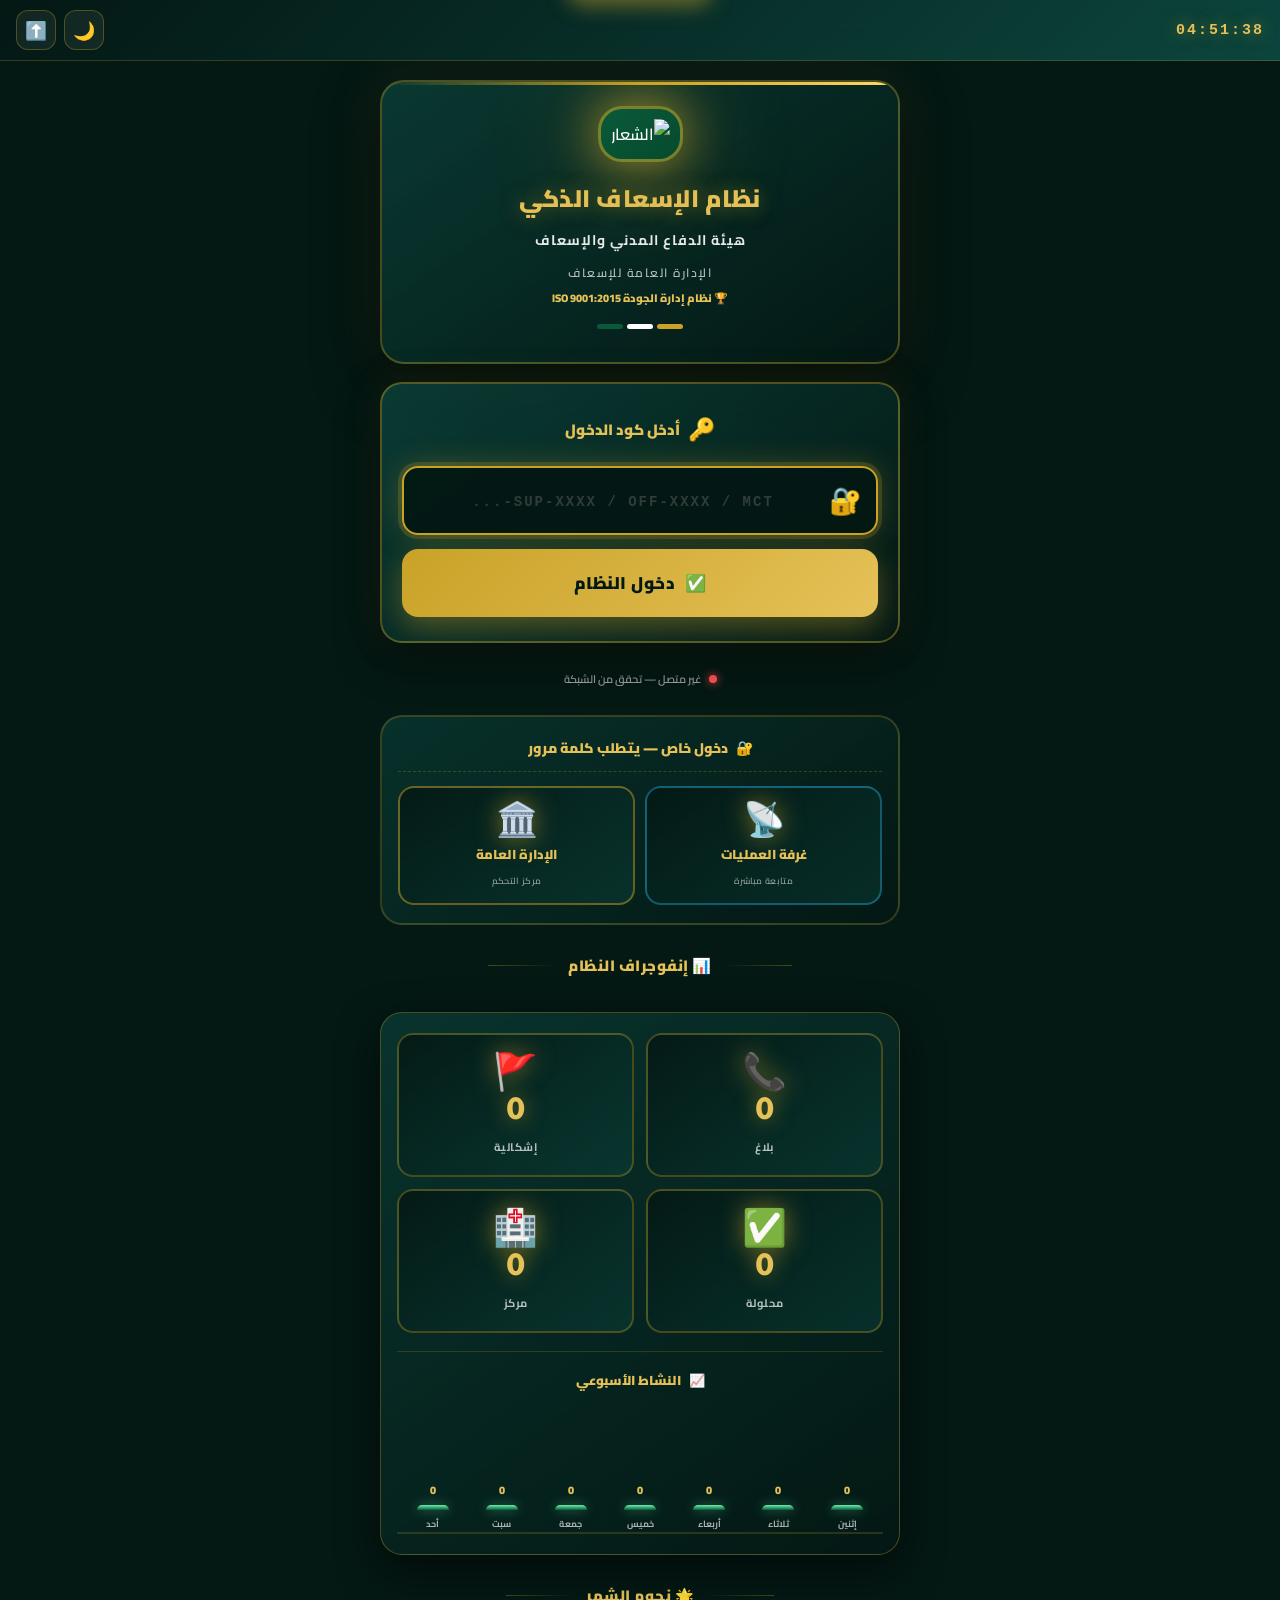
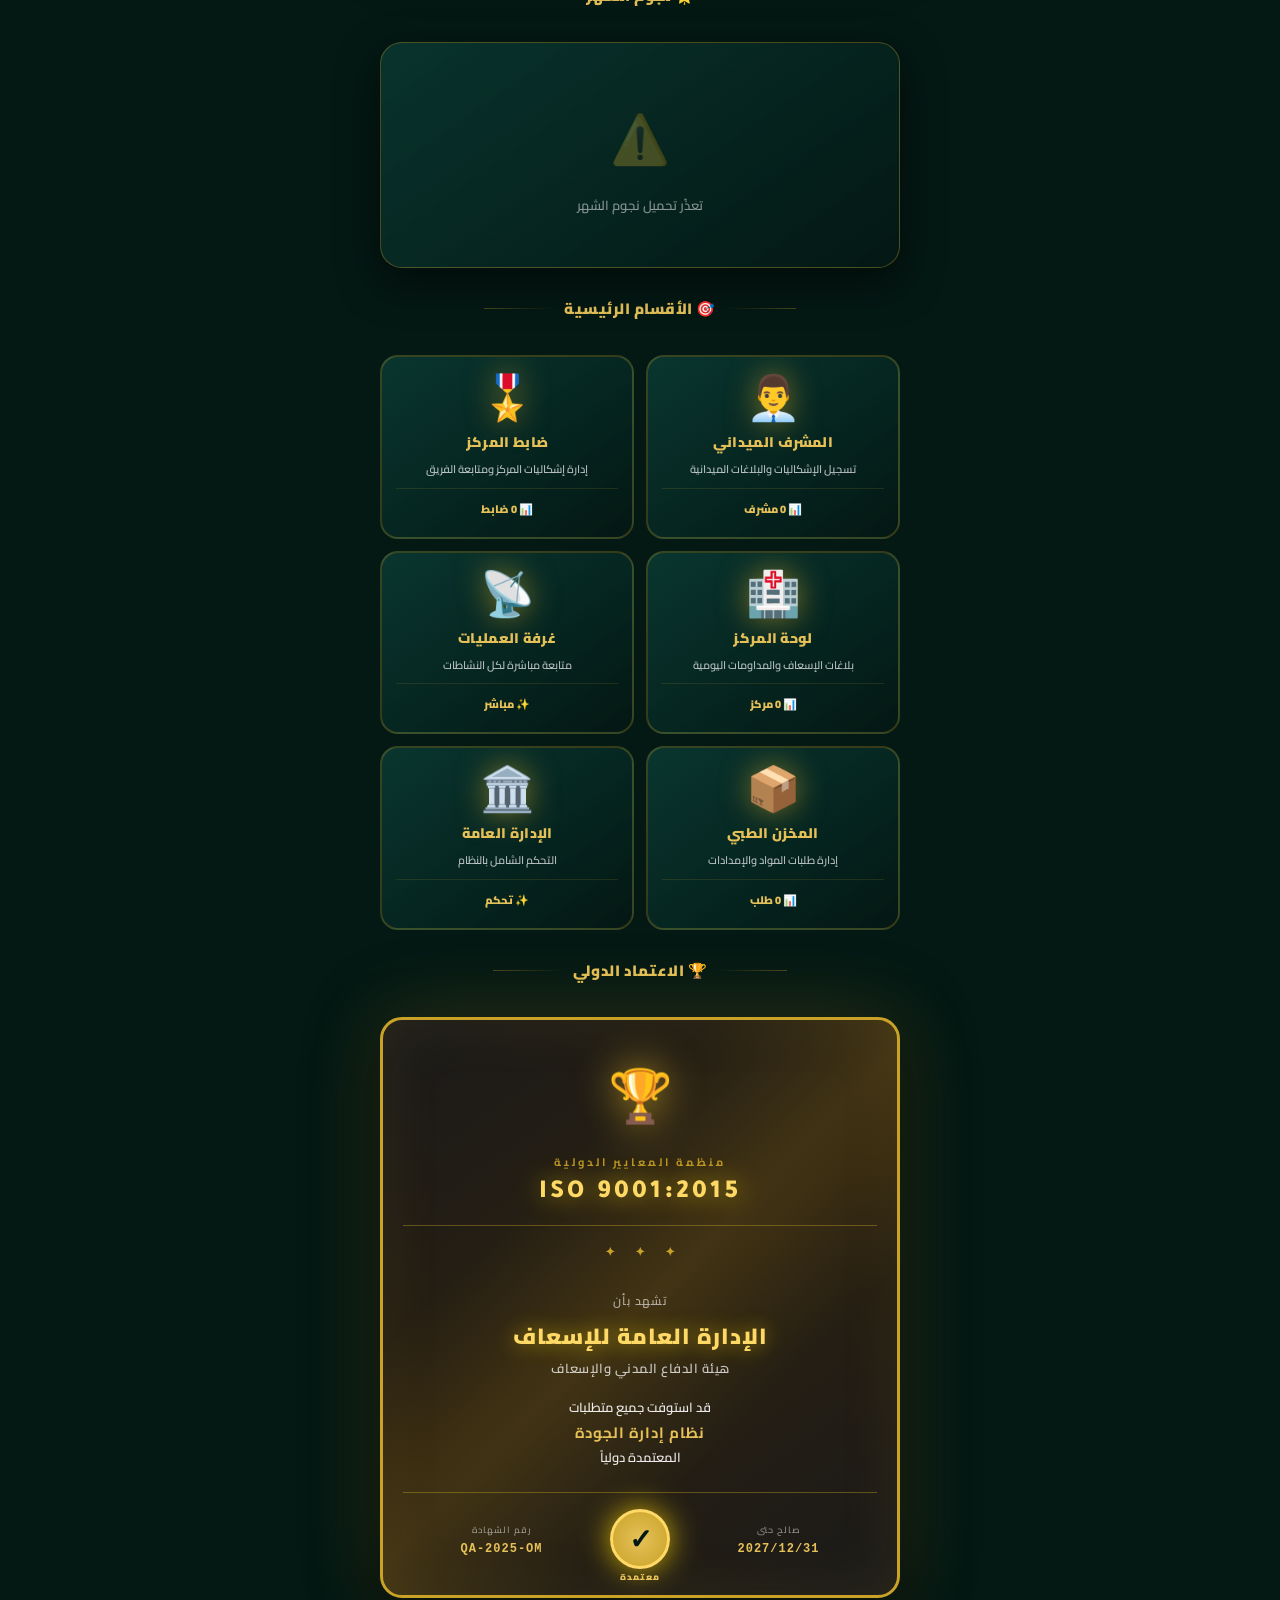
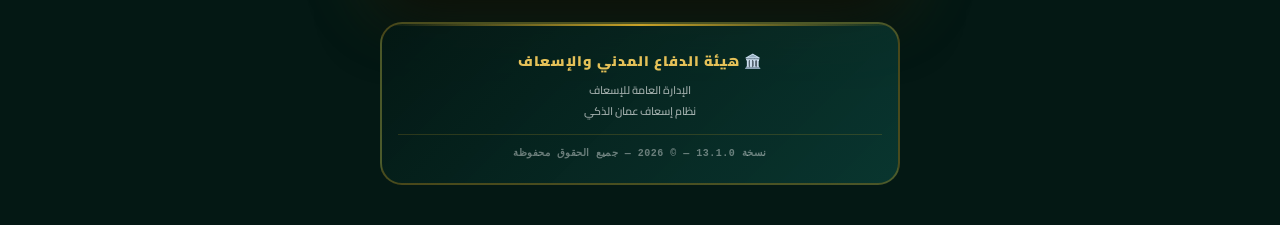
==== commit 4c2d0125: "Remove 'Index 21-10' from index.html" ====
--- a/index.html
+++ b/index.html
@@ -1,4 +1,3 @@
-Index 21-10
 <!DOCTYPE html>
 <html lang="ar" dir="rtl">
 <head>
